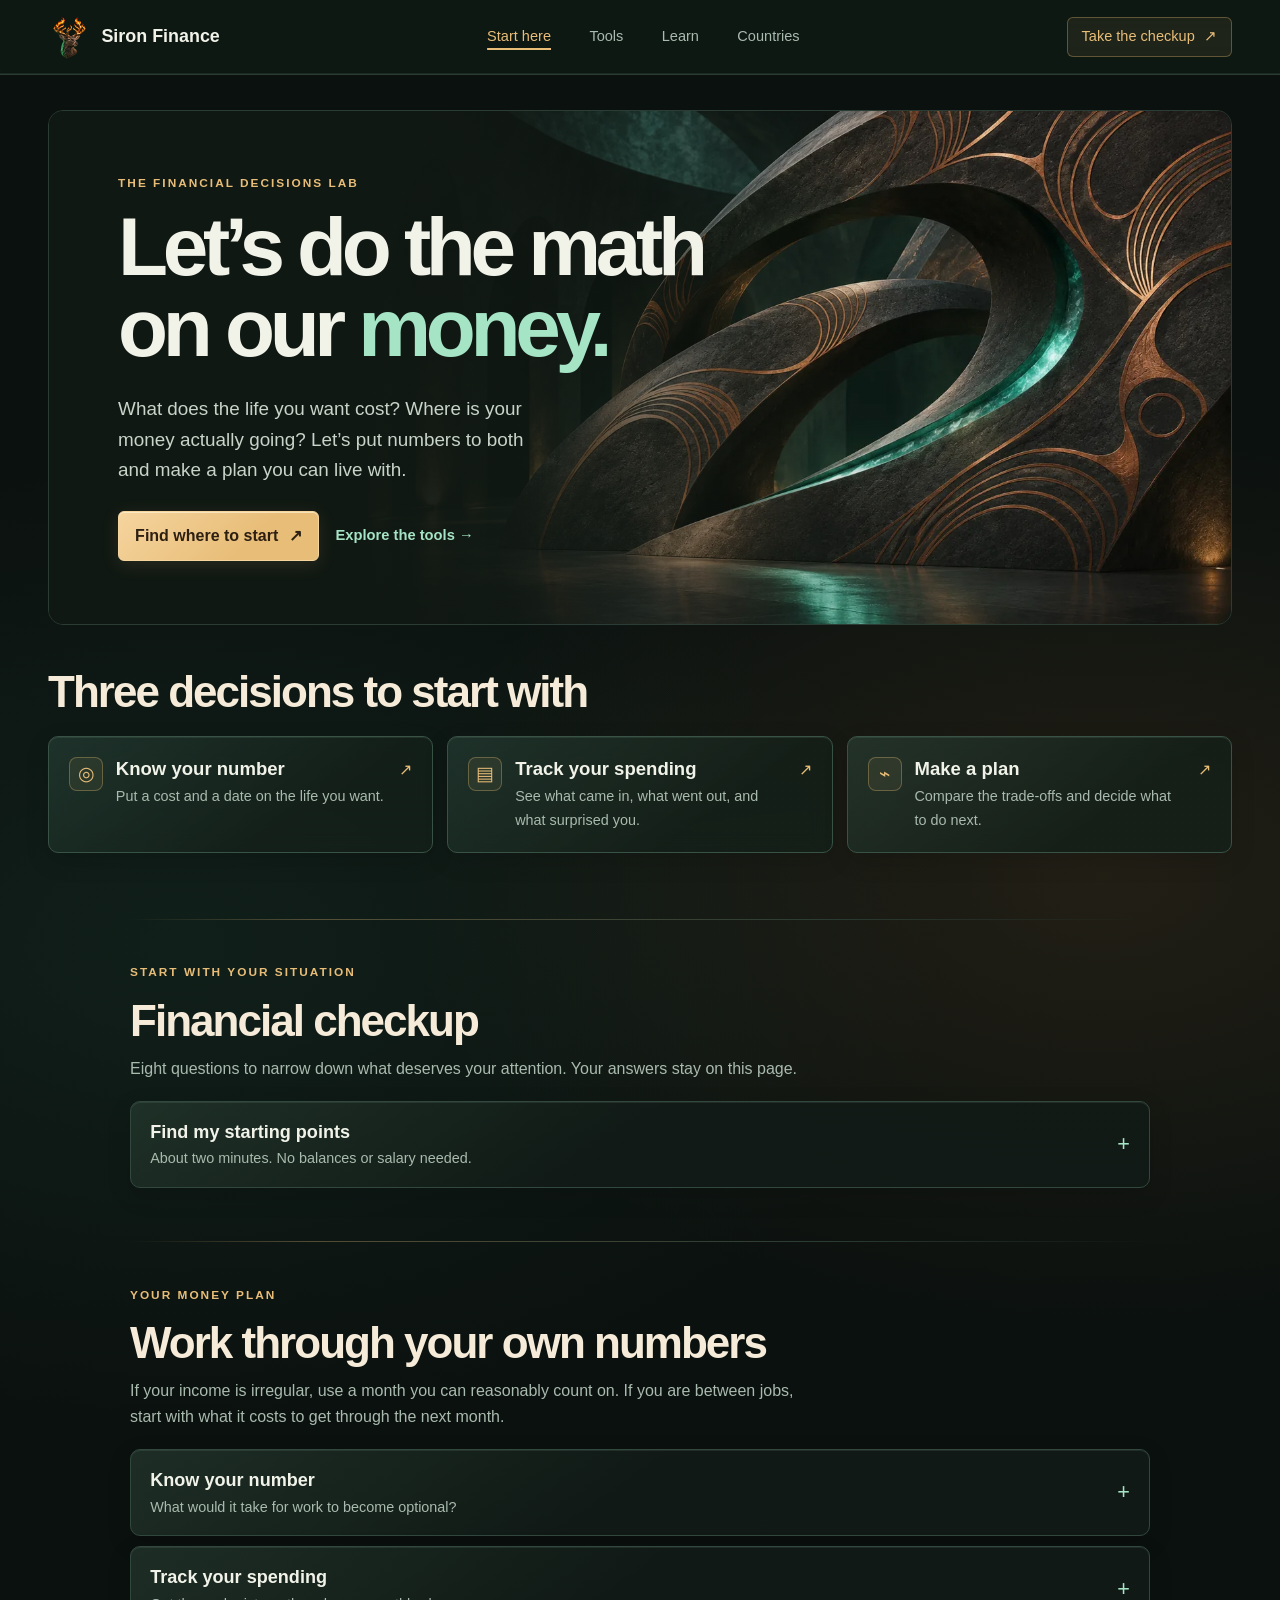
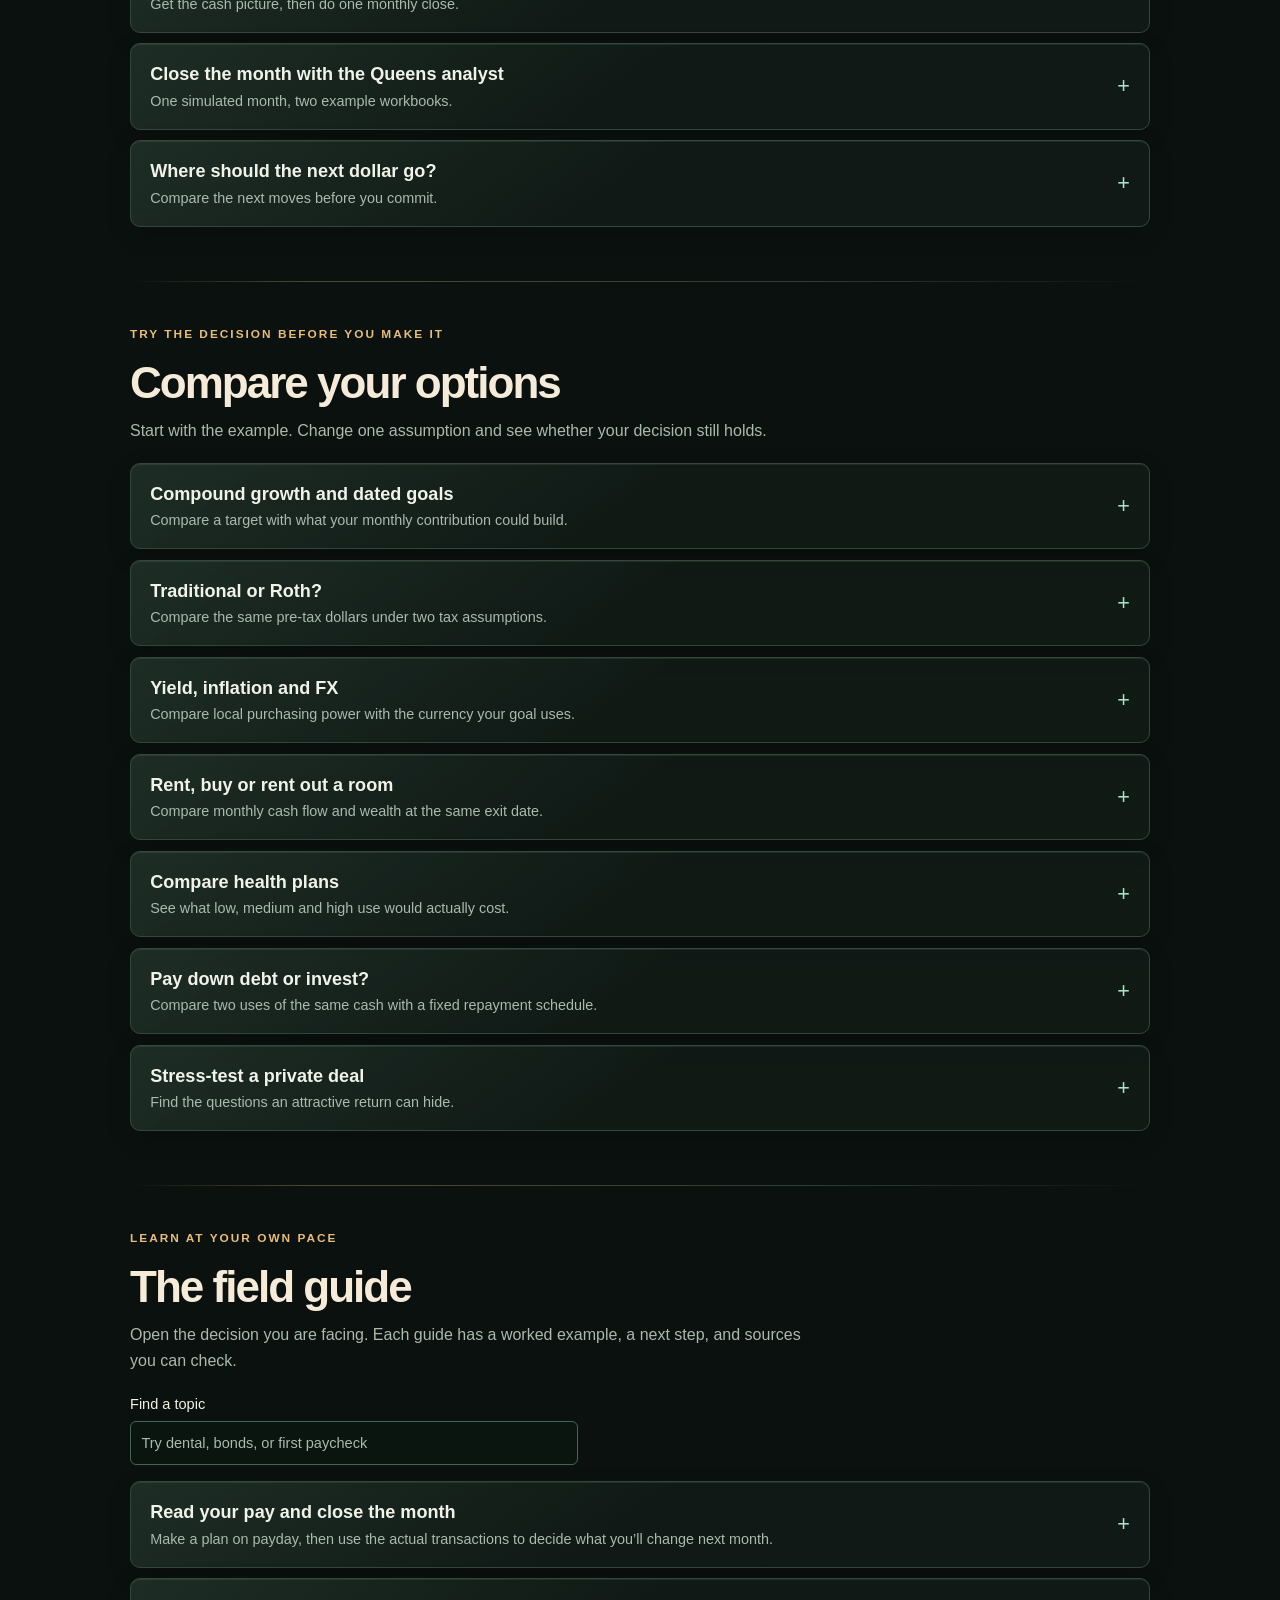
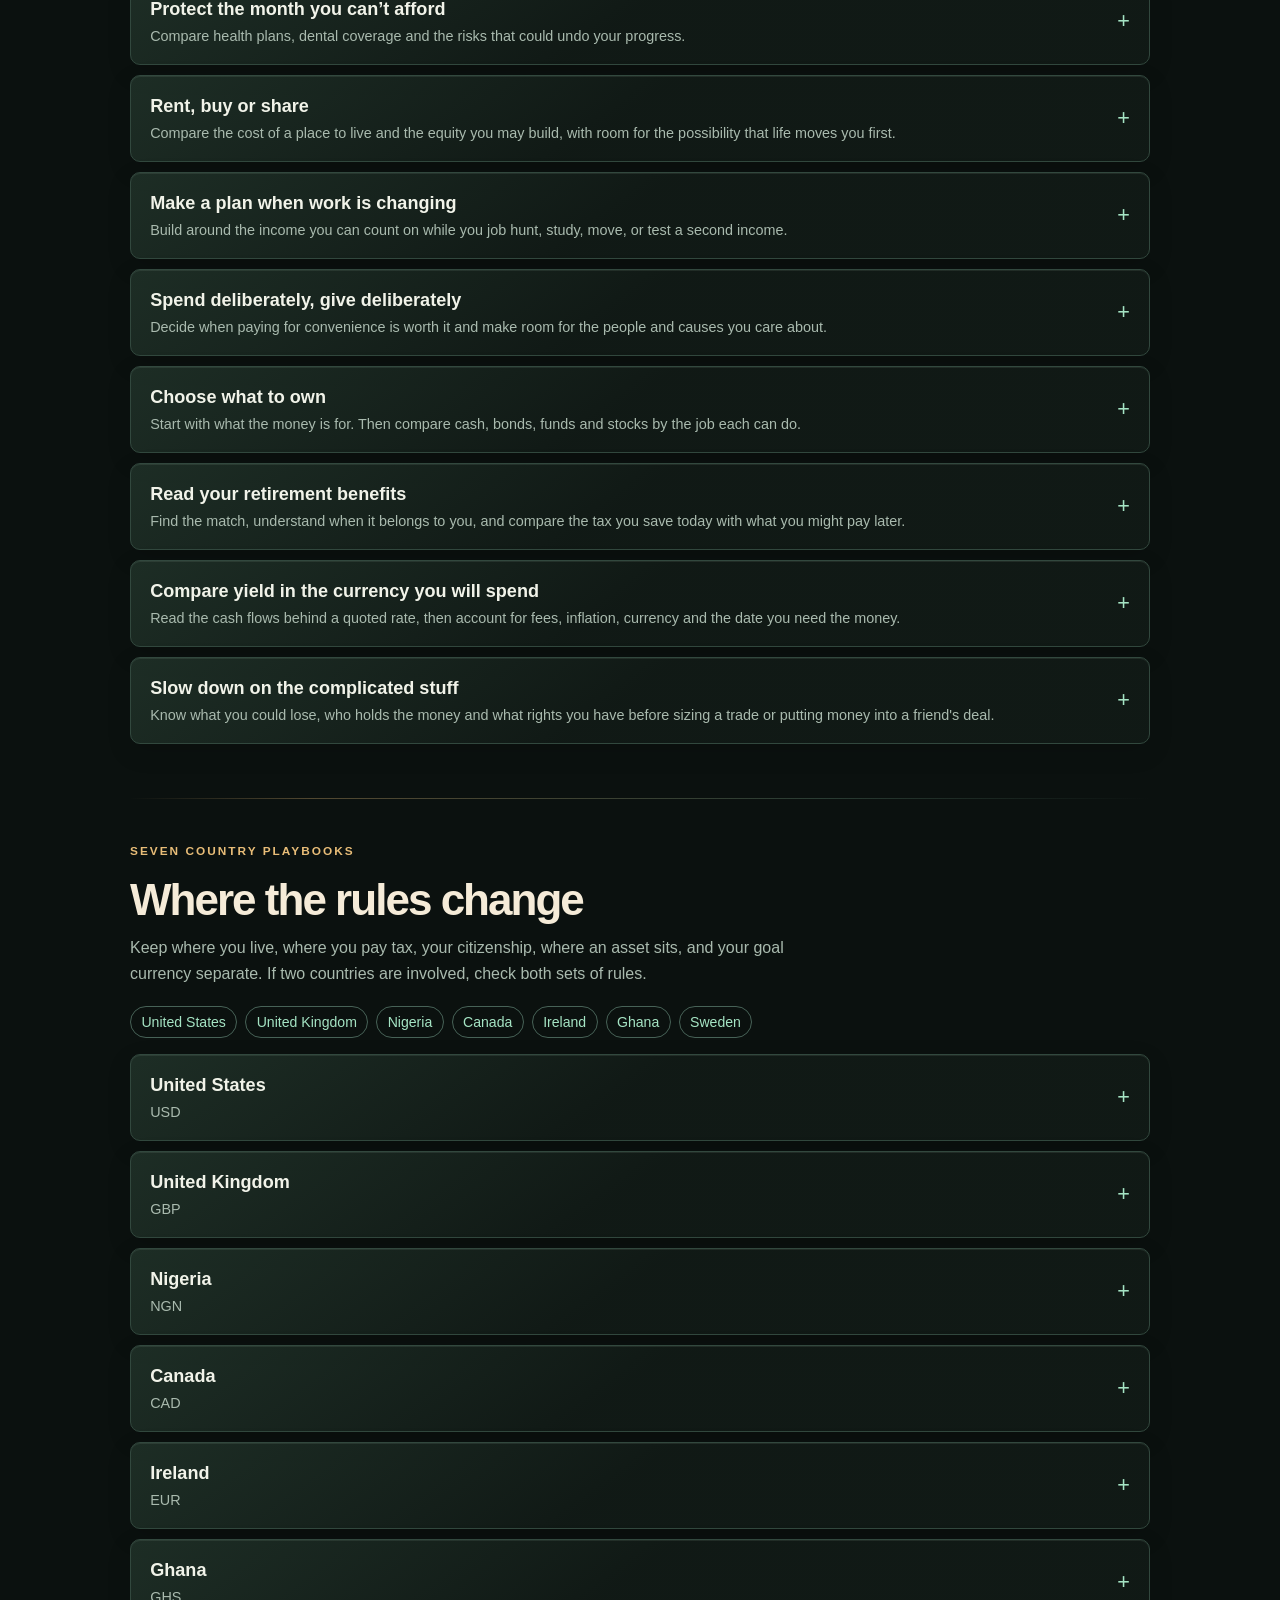
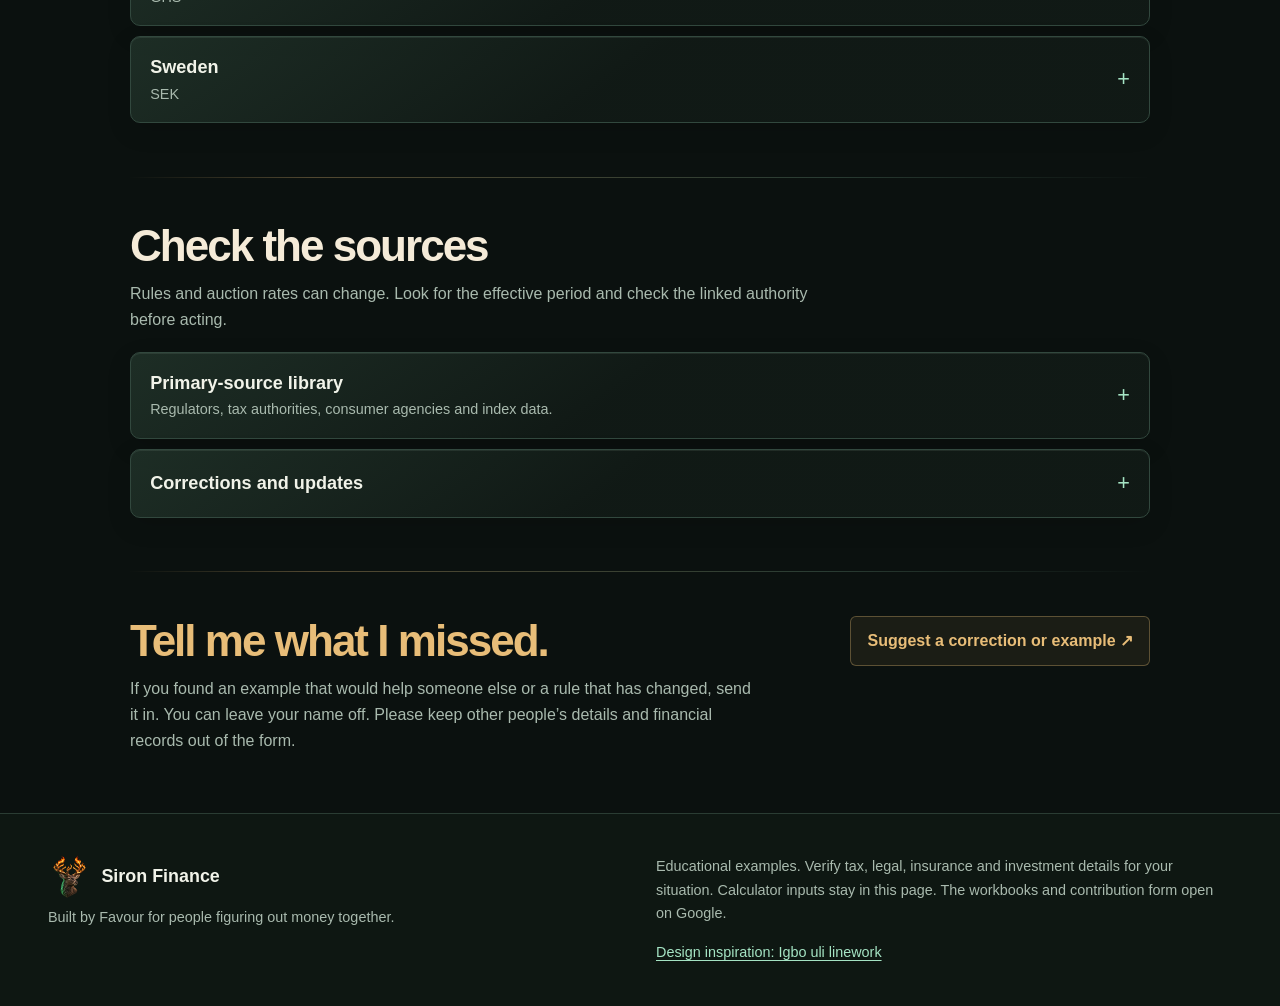
==== index.html @ 09a679f3 "Bring champagne gold through more of the site" ====
<!-- Generated from site.html and content/ by scripts/build.mjs. -->
<!doctype html>
<html lang="en">
<head>
  <meta charset="utf-8">
  <meta name="viewport" content="width=device-width, initial-scale=1">
  <meta name="description" content="A practical, self-guided financial decisions lab. Know your number, track your spending, and make a plan you can live with.">
  <meta name="theme-color" content="#0b110f">
  <title>Siron Finance</title>
  <link rel="icon" href="assets/siron-deer.png?v=fire" type="image/png">
  <link rel="stylesheet" href="assets/site.css?v=gold-warmth">
  <script type="module" src="scripts/app.mjs?v=champagne"></script>
</head>
<body>
  <a class="skip" href="#main">Skip to content</a>
  <header class="masthead">
    <div class="wrap nav-row">
      <a href="#top" class="brand"><img class="brand-mark" src="assets/siron-deer.png?v=fire" alt="" width="43" height="43"> Siron Finance</a>
      <nav aria-label="Main navigation">
        <a href="#start">Start here</a><a href="#tools">Tools</a><a href="#learn">Learn</a><a href="#countries">Countries</a>
      </nav>
      <a class="nav-action" href="#checkup">Take the checkup <span aria-hidden="true">↗</span></a>
    </div>
  </header>
  <main id="main">
    <div class="wrap">
      <noscript><p class="note">The guides and workbooks are available below. Enable JavaScript to use the calculators and checkup.</p></noscript>
      <header class="hero" id="top">
        <img class="hero-image" src="assets/uli-atrium.webp" alt="" width="1280" height="853" fetchpriority="high">
        <div class="hero-copy">
          <p class="eyebrow">THE FINANCIAL DECISIONS LAB</p>
          <h1>Let’s do the math<br>on our <em>money.</em></h1>
          <p>What does the life you want cost? Where is your money actually going? Let’s put numbers to both and make a plan you can live with.</p>
          <div class="hero-actions"><a class="button accent" href="#checkup">Find where to start <span aria-hidden="true">↗</span></a><a class="text-action" href="#tools">Explore the tools <span aria-hidden="true">→</span></a></div>
        </div>
      </header>
      <section id="start" class="journey" aria-labelledby="start-title">
        <div class="section-heading"><h2 id="start-title">Three decisions to start with</h2></div>
        <div class="triptych">
          <a class="route-card" href="#goal"><span class="route-symbol" aria-hidden="true">◎</span><div><h3>Know your number</h3><p>Put a cost and a date on the life you want.</p></div><span aria-hidden="true">↗</span></a>
          <a class="route-card" href="#budget"><span class="route-symbol" aria-hidden="true">▤</span><div><h3>Track your spending</h3><p>See what came in, what went out, and what surprised you.</p></div><span aria-hidden="true">↗</span></a>
          <a class="route-card" href="#plan"><span class="route-symbol" aria-hidden="true">⌁</span><div><h3>Make a plan</h3><p>Compare the trade-offs and decide what to do next.</p></div><span aria-hidden="true">↗</span></a>
        </div>
      </section>
      <div class="content-stack">
        <section id="checkup" class="module" aria-labelledby="checkup-title">
          <div class="section-heading"><p class="eyebrow">START WITH YOUR SITUATION</p><h2 id="checkup-title">Financial checkup</h2><p>Eight questions to narrow down what deserves your attention. Your answers stay on this page.</p></div>
          <details class="disclosure"><summary><span><strong>Find my starting points</strong><small>About two minutes. No balances or salary needed.</small></span></summary><div class="detail-body">
            <form id="checkup-form"><div class="field-grid"><label>Where do you live?<select name="live" required><option value="">Choose an answer</option><option value="us">United States</option><option value="uk">United Kingdom</option><option value="ng">Nigeria</option><option value="ca">Canada</option><option value="ie">Ireland</option><option value="gh">Ghana</option><option value="se">Sweden</option><option value="other">Somewhere else</option></select></label><label>Where do you understand yourself to be tax resident?<select name="tax" required><option value="">Choose an answer</option><option value="same">Same country</option><option value="other">Another country</option><option value="uncertain">Multiple places or unsure</option></select></label><label>What currency is your next big goal in?<select name="currency" required><option value="">Choose an answer</option><option value="same">My day-to-day currency</option><option value="other">A different currency</option><option value="uncertain">Several currencies or undecided</option></select></label><label>What does income look like right now?<select name="work" required><option value="">Choose an answer</option><option value="stable">Regular pay</option><option value="variable">Variable or self-employed</option><option value="student">Studying or between jobs</option></select></label><label>Which decision is closest, and when?<select name="goal" required><option value="">Choose an answer</option><option value="budget">Make the next few months work</option><option value="goal">Fund something in one to five years</option><option value="housing">Make a housing decision</option><option value="compound">Invest for a longer goal</option><option value="insurance">Review my protection</option></select></label><label>How much essential spending could your accessible cash cover?<select name="reserve" required><option value="">Choose an answer</option><option value="low">Under one month</option><option value="some">One to three months</option><option value="more">Over three months</option><option value="uncertain">I have not worked it out</option></select></label><label>Which constraint needs attention first?<select name="obligation" required><option value="">Choose an answer</option><option value="debt">High-cost debt</option><option value="match">Employer match or benefits</option><option value="family">Dependants or family support</option><option value="none">None of these or unsure</option></select></label><label>When might you need the money you are thinking of investing?<select name="risk" required><option value="">Choose an answer</option><option value="soon">Within three years</option><option value="later">Longer than three years</option><option value="unsure">My plans could change</option></select></label></div>
<div class="form-actions"><button type="submit" class="button">Show my starting points</button><button type="reset" class="button secondary">Reset</button></div><div class="result" role="status" aria-live="polite" hidden></div></form>
          </div></details>
        </section>
        <section class="module" id="plan" aria-labelledby="plan-title">
          <div class="section-heading"><p class="eyebrow">YOUR MONEY PLAN</p><h2 id="plan-title">Work through your own numbers</h2><p>If your income is irregular, use a month you can reasonably count on. If you are between jobs, start with what it costs to get through the next month.</p></div>
          <details id="goal" class="disclosure calculator"><summary><span><strong>Know your number</strong><small>What would it take for work to become optional?</small></span></summary>
    <div class="detail-body">
      <p class="example">Say you are 23, want the option to stop working at 40, and want to plan through 100. Start with what a year of the life you want costs today. Then try adding 18 years of extra family costs and see what changes.</p>
      <form data-tool="goal">
        <div class="currency-row"><label>Currency<select name="currency"><option selected>USD</option><option>GBP</option><option>NGN</option><option>CAD</option><option>EUR</option><option>GHS</option><option>SEK</option></select></label></div>
        <div class="field-grid"><label>Your age<input type="number" name="age" value="23" min="18" max="99" step="1" required></label><label>Years until work is optional<input type="number" name="years" value="17" min="1" max="80" step="1" required></label><label>Plan through age<input type="number" name="endAge" value="100" min="19" max="125" step="1" required></label><label>Annual lifestyle spending<input type="number" name="spending" value="48000" min="0" max="10000000000" step="any" required></label><label>Annual tax paid from your withdrawals<input type="number" name="tax" value="0" min="0" max="10000000000" step="any" required></label><label>Annual reliable income during retirement<input type="number" name="otherIncome" value="0" min="0" max="10000000000" step="any" required></label><label>Extra annual costs in the first phase<input type="number" name="phaseCost" value="12000" min="0" max="10000000000" step="any" required></label><label>Years of extra costs<input type="number" name="phaseYears" value="18" min="0" max="100" step="1" required></label><label>Already set aside<input type="number" name="start" value="10000" min="0" max="10000000000" step="any" required></label><label>Current monthly contribution<input type="number" name="monthly" value="650" min="0" max="1000000000" step="any" required></label><label>Assumed annual return (%)<input type="number" name="returnRate" value="7" min="-20" max="35" step="any" required></label><label>Annual inflation (%)<input type="number" name="inflation" value="3" min="-5" max="50" step="any" required></label><label>Annual investment fee (%)<input type="number" name="fee" value="0.25" min="0" max="10" step="any" required></label></div>
        <p class="note">All amounts are in today’s purchasing power. Contributions arrive at month-end and keep pace with inflation. The retirement model spends at year-end, with extra costs starting in the first retirement year. Tax is a manual annual estimate. The three paths use a constant base return and returns two percentage points either side of it.</p>
        <div class="form-actions"><button class="button" type="submit">Calculate</button><button class="button secondary" type="reset">Reset example</button></div>
        <div class="result" role="status" aria-live="polite" hidden></div>
      </form>
      <ul class="source-links"><li><a href="https://www.investor.gov/financial-tools-calculators/calculators/compound-interest-calculator">Investor.gov compound calculator</a></li></ul>
    </div>
  </details>
          <details id="budget" class="disclosure calculator"><summary><span><strong>Track your spending</strong><small>Get the cash picture, then do one monthly close.</small></span></summary>
    <div class="detail-body">
      <p class="example">Use the simulated Queens analyst as a starting point. Essentials were 70 over plan and flexible spending was 160 over plan, including a 35 renewal. The month came in 230 short. Check the renewal first, then decide which other differences belong in next month’s plan.</p>
      <form data-tool="budget">
        <div class="currency-row"><label>Currency<select name="currency"><option selected>USD</option><option>GBP</option><option>NGN</option><option>CAD</option><option>EUR</option><option>GHS</option><option>SEK</option></select></label></div>
        <div class="field-grid"><label>Monthly take-home cash<input type="number" name="net" value="5900" min="0" max="1000000000" step="any" required></label><label>Monthly gross cash pay (optional)<input type="number" name="gross" value="8750" min="0" max="1000000000" step="any"></label><label>Monthly essentials, excluding debt<input type="number" name="essentials" value="3220" min="0" max="1000000000" step="any" required></label><label>Monthly minimum debt payments<input type="number" name="debt" value="250" min="0" max="1000000000" step="any" required></label><label>Monthly flexible spending and giving<input type="number" name="flex" value="1010" min="0" max="1000000000" step="any" required></label><label>Monthly sinking funds<input type="number" name="sinking" value="450" min="0" max="1000000000" step="any" required></label><label>Monthly contributions to savings or investments<input type="number" name="saving" value="1200" min="0" max="1000000000" step="any" required></label><label>Accessible emergency cash<input type="number" name="reserve" value="6940" min="0" max="10000000000" step="any" required></label><label>Total assets<input type="number" name="assets" value="20000" min="0" max="10000000000" step="any" required></label><label>Total debts<input type="number" name="liabilities" value="5800" min="0" max="10000000000" step="any" required></label></div>
        <p class="note">Enter recurring take-home cash. Review bonuses and vested shares separately. Enter minimum debt payments once, outside essentials. For a foreign-currency goal, convert amounts into one currency before combining them.</p>
        <div class="form-actions"><button class="button" type="submit">Calculate</button><button class="button secondary" type="reset">Reset example</button></div>
        <div class="result" role="status" aria-live="polite" hidden></div>
      </form>
      <ul class="source-links"><li><a href="https://www.consumerfinance.gov/consumer-tools/educator-tools/your-money-your-goals/toolkit/">CFPB budgeting tools</a></li></ul>
    </div>
  </details>
          <details class="disclosure" id="workbook-downloads"><summary><span><strong>Close the month with the Queens analyst</strong><small>One simulated month, two example workbooks.</small></span></summary>
            <div class="detail-body">
              <p>In this simplified month, the analyst brought home $5,900. Essentials went $70 over plan and flexible spending went $160 over, including a $35 renewal. With the other contributions unchanged, that left a $230 shortfall. Check what changed before deciding how much to budget next month.</p>
              <p>Open the plan and the tracker side by side. Compare the same categories, check the recurring charges, then pick one change for next month. To use a workbook yourself, open it in Google Sheets and use its File menu to download or make a copy if those options are available.</p>
              <div class="pair"><div><h3>Budget Plan</h3><p>Set up the month before it starts. See bills, sinking funds and the balance check.</p><a href="https://docs.google.com/spreadsheets/d/1HZ5oRAuRXGLiZka0oBGBs3Qp3CnhB0Yj/edit">View example workbook ↗</a></div><div><h3>Money Tracker</h3><p>Review actual transactions and close the month against the plan.</p><a href="https://docs.google.com/spreadsheets/d/1t594T6lwqyOv3KySH2DVYlxNZ8AT2GXO/edit">View example workbook ↗</a></div></div>
            </div>
          </details>
          <details class="disclosure" id="next-dollar"><summary><span><strong>Where should the next dollar go?</strong><small>Compare the next moves before you commit.</small></span></summary>
            <div class="detail-body"><form id="next-form">
              <div class="field-grid">
                <label>Can you cover essentials and minimum payments this month?<select name="bills"><option value="yes">Yes</option><option value="no">No or unsure</option></select></label>
                <label>Do you have a small accessible reserve?<select name="buffer"><option value="yes">Yes</option><option value="no">No or unsure</option></select></label>
                <label>Do you have high-cost debt?<select name="debt"><option value="yes">Yes</option><option value="no">No</option><option value="unknown">I need to check my rates</option></select></label>
                <label>Is an employer match available and unclaimed?<select name="match"><option value="yes">Yes</option><option value="no">No or already claimed</option><option value="unknown">I need to check</option></select></label>
              </div>
              <div class="form-actions"><button class="button">Compare my options</button></div><div class="result" role="status" aria-live="polite" hidden></div>
            </form></div>
          </details>
        </section>
        <section class="module" id="tools" aria-labelledby="tools-title">
          <div class="section-heading"><p class="eyebrow">TRY THE DECISION BEFORE YOU MAKE IT</p><h2 id="tools-title">Compare your options</h2><p>Start with the example. Change one assumption and see whether your decision still holds.</p></div>
          <details id="compound" class="disclosure calculator"><summary><span><strong>Compound growth and dated goals</strong><small>Compare a target with what your monthly contribution could build.</small></span></summary>
    <div class="detail-body">
      <p class="example">Try 300 a month for 20 years at 6%, then try 350 or a five-year delay. Put those two differences next to a spending change you could actually keep.</p>
      <form data-tool="compound">
        <div class="currency-row"><label>Currency<select name="currency"><option selected>USD</option><option>GBP</option><option>NGN</option><option>CAD</option><option>EUR</option><option>GHS</option><option>SEK</option></select></label></div>
        <div class="field-grid"><label>Starting balance<input type="number" name="start" value="0" min="0" max="10000000000" step="any" required></label><label>Monthly contribution<input type="number" name="monthly" value="300" min="0" max="1000000000" step="any" required></label><label>Employer contribution per month<input type="number" name="match" value="0" min="0" max="1000000000" step="any" required></label><label>Years to the goal<input type="number" name="years" value="20" min="1" max="80" step="1" required></label><label>Effective annual return (%)<input type="number" name="rate" value="6" min="-30" max="35" step="any" required></label><label>Annual fee (%)<input type="number" name="fee" value="0" min="0" max="10" step="any" required></label><label>Annual inflation (%)<input type="number" name="inflation" value="3" min="-5" max="50" step="any" required></label><label>Target in today’s money<input type="number" name="target" value="100000" min="0" max="10000000000" step="any" required></label></div>
        <p class="note">The effective annual return is reduced by the fee, then converted to a monthly rate. Contributions and match arrive at month-end. The target is in today’s money. Growth is hypothetical and excludes taxes. Use the amount your plan actually matches each month.</p>
        <div class="form-actions"><button class="button" type="submit">Calculate</button><button class="button secondary" type="reset">Reset example</button></div>
        <div class="result" role="status" aria-live="polite" hidden></div>
      </form>
      <ul class="source-links"><li><a href="https://www.investor.gov/introduction-investing/general-resources/news-alerts/alerts-bulletins/investor-bulletins/updated">SEC investment fees bulletin</a></li></ul>
    </div>
  </details>
<details id="wrappers" class="disclosure calculator"><summary><span><strong>Traditional or Roth?</strong><small>Compare the same pre-tax dollars under two tax assumptions.</small></span></summary>
    <div class="detail-body">
      <p class="example">At the same 22% tax rate now and later, equal pre-tax dollars and identical growth produce the same after-tax value. Try a lower rate later to see what changes.</p>
      <form data-tool="wrappers">
        <div class="currency-row"><label>Currency<select name="currency"><option selected>USD</option><option>GBP</option><option>NGN</option><option>CAD</option><option>EUR</option><option>GHS</option><option>SEK</option></select></label></div>
        <div class="field-grid"><label>Pre-tax amount<input type="number" name="amount" value="10000" min="0" max="10000000000" step="any" required></label><label>Marginal tax now (%)<input type="number" name="now" value="22" min="0" max="80" step="any" required></label><label>Effective tax on withdrawal (%)<input type="number" name="later" value="22" min="0" max="80" step="any" required></label><label>Effective annual return (%)<input type="number" name="rate" value="7" min="-30" max="35" step="any" required></label><label>Years invested<input type="number" name="years" value="30" min="1" max="80" step="1" required></label></div>
        <p class="note">A US illustration using one contribution and qualified withdrawals. Confirm tax residence, earned income, plan terms, match, vesting, contribution room and liquidity first. The model excludes fees, match and plan limits. The withdrawal rate is your assumed effective tax rate on this money.</p>
        <div class="form-actions"><button class="button" type="submit">Calculate</button><button class="button secondary" type="reset">Reset example</button></div>
        <div class="result" role="status" aria-live="polite" hidden></div>
      </form>
      <ul class="source-links"><li><a href="https://www.irs.gov/newsroom/401k-limit-increases-to-24500-for-2026-ira-limit-increases-to-7500">IRS retirement contribution limits</a></li></ul>
    </div>
  </details>
<span id="diaspora"></span><details id="fx" class="disclosure calculator"><summary><span><strong>Yield, inflation and FX</strong><small>Compare local purchasing power with the currency your goal uses.</small></span></summary>
    <div class="detail-body">
      <p class="example">A simulated naira instrument costs ₦1,000,000 and pays ₦1,200,000 at exit. At an entry quote of 0.00065 USD per NGN and an exit quote of 0.0004875, that 20% local gain becomes a 10% USD loss before costs.</p>
      <form data-tool="fx">
        <div class="currency-row"><label>Investment currency<select name="localCurrency"><option>USD</option><option>GBP</option><option selected>NGN</option><option>CAD</option><option>EUR</option><option>GHS</option><option>SEK</option></select></label><label>Goal currency<select name="currency"><option selected>USD</option><option>GBP</option><option>NGN</option><option>CAD</option><option>EUR</option><option>GHS</option><option>SEK</option></select></label></div>
        <div class="field-grid"><label>Local purchase cost<input type="number" name="cost" value="1000000" min="0.01" max="1000000000000" step="any" required></label><label>Local proceeds at exit<input type="number" name="proceeds" value="1200000" min="0" max="1000000000000" step="any" required></label><label>Local fees and tax at exit<input type="number" name="localCosts" value="0" min="0" max="1000000000000" step="any" required></label><label>Holding period in days<input type="number" name="days" value="365" min="1" max="36500" step="1" required></label><label>Annual local inflation (%)<input type="number" name="inflation" value="20" min="-5" max="1000" step="any" required></label><label>Entry FX quote<input type="number" name="entry" value="0.00065" min="1e-12" max="100000000" step="any" required></label><label>Base exit FX quote<input type="number" name="exit" value="0.0004875" min="1e-12" max="100000000" step="any" required></label><label>Stress exit FX quote<input type="number" name="stress" value="0.00039" min="1e-12" max="100000000" step="any" required></label><label>Transfer fee paid at entry (goal currency)<input type="number" name="sendFee" value="0" min="0" max="1000000000" step="any" required></label><label>Transfer fee paid at exit (goal currency)<input type="number" name="exitFee" value="0" min="0" max="1000000000" step="any" required></label></div>
        <p class="note">Use executable quotes in goal currency per one local currency unit. Spread can be reflected in the two quotes. Use a known price and terminal payout. For a bill, enter its actual purchase price and redemption value. The annualized yield assumes one final payout. Interim coupons need a dated cash-flow model.</p>
        <div class="form-actions"><button class="button" type="submit">Calculate</button><button class="button secondary" type="reset">Reset example</button></div>
        <div class="result" role="status" aria-live="polite" hidden></div>
      </form>
      <ul class="source-links"><li><a href="https://www.cbn.gov.ng/rates/exchratebycurrency.html">Central Bank of Nigeria FX reference</a></li><li><a href="https://remittanceprices.worldbank.org/">World Bank remittance prices</a></li></ul>
    </div>
  </details>
<details id="housing" class="disclosure calculator"><summary><span><strong>Rent, buy or rent out a room</strong><small>Compare monthly cash flow and wealth at the same exit date.</small></span></summary>
    <div class="detail-body">
      <p class="example">A 350,000 property with 20% down and a 6.5% fixed loan costs roughly 1,770 a month in principal and interest. Add the costs you would pay even with an empty room. Then run the room-rent case at 10%, 30% and 100% vacancy.</p>
      <form data-tool="housing">
        <div class="currency-row"><label>Currency<select name="currency"><option selected>USD</option><option>GBP</option><option>NGN</option><option>CAD</option><option>EUR</option><option>GHS</option><option>SEK</option></select></label></div>
        <div class="field-grid"><label>Comparable monthly rent<input type="number" name="rent" value="1800" min="0" max="1000000000" step="any" required></label><label>Property price<input type="number" name="price" value="350000" min="1" max="10000000000" step="any" required></label><label>Down payment (%)<input type="number" name="down" value="20" min="0" max="100" step="any" required></label><label>Annual mortgage interest rate (%)<input type="number" name="apr" value="6.5" min="0" max="35" step="any" required></label><label>Mortgage term in years<input type="number" name="term" value="30" min="1" max="50" step="1" required></label><label>Holding years<input type="number" name="years" value="7" min="1" max="60" step="1" required></label><label>Upfront closing costs<input type="number" name="closing" value="10500" min="0" max="1000000000" step="any" required></label><label>Selling costs (% of sale price)<input type="number" name="saleFee" value="6" min="0" max="100" step="any" required></label><label>Monthly property tax<input type="number" name="tax" value="300" min="0" max="1000000000" step="any" required></label><label>Monthly insurance and mortgage insurance<input type="number" name="insurance" value="150" min="0" max="1000000000" step="any" required></label><label>Monthly HOA or other costs<input type="number" name="hoa" value="0" min="0" max="1000000000" step="any" required></label><label>Annual maintenance (% of price)<input type="number" name="maintenance" value="1" min="0" max="40" step="any" required></label><label>Monthly room rent at full occupancy<input type="number" name="roomRent" value="0" min="0" max="1000000000" step="any" required></label><label>Vacancy allowance (%)<input type="number" name="vacancy" value="10" min="0" max="100" step="any" required></label><label>Annual rent growth (%)<input type="number" name="rentGrowth" value="3" min="-30" max="30" step="any" required></label><label>Annual home price change (%)<input type="number" name="appreciation" value="2" min="-30" max="30" step="any" required></label><label>Annual after-tax alternative return (%)<input type="number" name="alternative" value="5" min="-30" max="35" step="any" required></label></div>
        <p class="note">Fixed-rate loan, nominal dollars, flat operating costs and room rent, annual rent growth, and monthly investment of cash-flow differences. No tax benefits, rental tax, capital gains tax, or local eligibility are assumed. Add known after-tax rental and insurance costs manually.</p>
        <div class="form-actions"><button class="button" type="submit">Calculate</button><button class="button secondary" type="reset">Reset example</button></div>
        <div class="result" role="status" aria-live="polite" hidden></div>
      </form>
      <ul class="source-links"><li><a href="https://www.consumerfinance.gov/owning-a-home/loan-estimate/">CFPB Loan Estimate explainer</a></li></ul>
    </div>
  </details>
<details id="insurance" class="disclosure calculator"><summary><span><strong>Compare health plans</strong><small>See what low, medium and high use would actually cost.</small></span></summary>
    <div class="detail-body">
      <p class="example">One plan saves 120 every month in premiums. Compare the 1,440 yearly saving with the extra cost if you need imaging, prescriptions or a procedure. Check the network before assuming the prices apply.</p>
      <form data-tool="insurance">
        <div class="currency-row"><label>Currency<select name="currency"><option selected>USD</option><option>GBP</option><option>NGN</option><option>CAD</option><option>EUR</option><option>GHS</option><option>SEK</option></select></label></div>
        <div class="field-grid"><label>Low annual allowed claims<input type="number" name="low" value="500" min="0" max="1000000000" step="any" required></label><label>Medium annual allowed claims<input type="number" name="medium" value="6000" min="0" max="1000000000" step="any" required></label><label>High annual allowed claims<input type="number" name="high" value="50000" min="0" max="1000000000" step="any" required></label></div><fieldset><legend>Plan A</legend><div class="field-grid"><label>Monthly premium<input type="number" name="aPremium" value="140" min="0" max="1000000000" step="any" required></label><label>Annual deductible<input type="number" name="aDeductible" value="2500" min="0" max="1000000000" step="any" required></label><label>Coinsurance after deductible (%)<input type="number" name="aCoinsurance" value="20" min="0" max="100" step="any" required></label><label>In-network out-of-pocket maximum<input type="number" name="aMaximum" value="6500" min="0" max="1000000000" step="any" required></label><label>Annual copays for other covered services<input type="number" name="aCopays" value="0" min="0" max="1000000000" step="any" required></label><label>Annual uncovered spending<input type="number" name="aUncovered" value="0" min="0" max="1000000000" step="any" required></label></div></fieldset><fieldset><legend>Plan B</legend><div class="field-grid"><label>Monthly premium<input type="number" name="bPremium" value="260" min="0" max="1000000000" step="any" required></label><label>Annual deductible<input type="number" name="bDeductible" value="750" min="0" max="1000000000" step="any" required></label><label>Coinsurance after deductible (%)<input type="number" name="bCoinsurance" value="15" min="0" max="100" step="any" required></label><label>In-network out-of-pocket maximum<input type="number" name="bMaximum" value="3800" min="0" max="1000000000" step="any" required></label><label>Annual copays for other covered services<input type="number" name="bCopays" value="0" min="0" max="1000000000" step="any" required></label><label>Annual uncovered spending<input type="number" name="bUncovered" value="0" min="0" max="1000000000" step="any" required></label></div></fieldset>
        <p class="note">Enter allowed in-network claims subject to deductible and coinsurance. Enter estimated copays for separate services and uncovered costs per plan, held constant across scenarios. Premiums and uncovered costs sit outside the covered ceiling. Check each actual benefits document.</p>
        <div class="form-actions"><button class="button" type="submit">Calculate</button><button class="button secondary" type="reset">Reset example</button></div>
        <div class="result" role="status" aria-live="polite" hidden></div>
      </form>
      <ul class="source-links"><li><a href="https://www.healthcare.gov/choose-a-plan/your-total-costs/">HealthCare.gov annual cost guide</a></li></ul>
    </div>
  </details>
<details id="debt" class="disclosure calculator"><summary><span><strong>Pay down debt or invest?</strong><small>Compare two uses of the same cash with a fixed repayment schedule.</small></span></summary>
    <div class="detail-body">
      <p class="example">Suppose you have a 9,000 loan at 9% and 2,000 of extra cash. Compare prepaying and investing. Now lower the available cash until the lump sum would put you below your reserve floor.</p>
      <form data-tool="debt">
        <div class="currency-row"><label>Currency<select name="currency"><option selected>USD</option><option>GBP</option><option>NGN</option><option>CAD</option><option>EUR</option><option>GHS</option><option>SEK</option></select></label></div>
        <div class="field-grid"><label>Current loan balance<input type="number" name="balance" value="9000" min="0" max="10000000000" step="any" required></label><label>APR (%)<input type="number" name="apr" value="9" min="0" max="100" step="any" required></label><label>Fixed monthly loan payment<input type="number" name="payment" value="275" min="0" max="1000000000" step="any" required></label><label>Lump sum to compare<input type="number" name="lump" value="2000" min="0" max="1000000000" step="any" required></label><label>Accessible cash before decision<input type="number" name="cash" value="7500" min="0" max="10000000000" step="any" required></label><label>Cash reserve floor<input type="number" name="floor" value="4500" min="0" max="10000000000" step="any" required></label><label>Hypothetical annual after-fee return (%)<input type="number" name="invest" value="5" min="-30" max="35" step="any" required></label><label>Comparison years<input type="number" name="years" value="7" min="1" max="60" step="1" required></label></div>
        <p class="note">Fixed APR, monthly amortization, no prepayment charges, forgiveness, taxes or new borrowing. Both paths invest any freed payment at the same hypothetical after-fee return. Check loan protections and actual terms before applying the comparison.</p>
        <div class="form-actions"><button class="button" type="submit">Calculate</button><button class="button secondary" type="reset">Reset example</button></div>
        <div class="result" role="status" aria-live="polite" hidden></div>
      </form>
      <ul class="source-links"><li><a href="https://www.consumerfinance.gov/ask-cfpb/how-does-paying-down-a-mortgage-work-en-1943/">CFPB on paying down principal</a></li></ul>
    </div>
  </details>
          <details class="disclosure" id="diligence"><summary><span><strong>Stress-test a private deal</strong><small>Find the questions an attractive return can hide.</small></span></summary>
            <div class="detail-body"><p>Imagine a friend offers a fixed return on a property project. Start with who owes you the money, what is pledged, and who gets paid before you. Check only what you have independently verified.</p>
              <form id="diligence-form"><label class="checkbox"><input type="checkbox" name="checks" value="I can identify the issuer, regulator, custody and applicable offering registration or exemption."><span>I can identify the issuer, regulator, custody and applicable offering registration or exemption.</span></label><label class="checkbox"><input type="checkbox" name="checks" value="I have independently checked the accounts, valuation, senior debt and who gets paid first."><span>I have independently checked the accounts, valuation, senior debt and who gets paid first.</span></label><label class="checkbox"><input type="checkbox" name="checks" value="I have written terms for voting, reporting, disputes, withdrawals and resale."><span>I have written terms for voting, reporting, disputes, withdrawals and resale.</span></label><label class="checkbox"><input type="checkbox" name="checks" value="I know how the organizer gets paid and who benefits if I participate."><span>I know how the organizer gets paid and who benefits if I participate.</span></label><label class="checkbox"><input type="checkbox" name="checks" value="I can afford the total loss and a delayed exit without using money needed for another goal."><span>I can afford the total loss and a delayed exit without using money needed for another goal.</span></label><label class="checkbox"><input type="checkbox" name="checks" value="I have priced currency conversion, tax reporting and enforceability in the relevant jurisdictions."><span>I have priced currency conversion, tax reporting and enforceability in the relevant jurisdictions.</span></label>
                <div class="form-actions"><button class="button">Show unanswered questions</button><button class="button secondary" type="reset">Reset</button></div><div class="result" role="status" aria-live="polite" hidden></div>
              </form>
              <p class="note">Someone you trust can still offer a deal that is too concentrated, illiquid, or hard to enforce. Run a total-loss case and decide what happens to your other goals.</p>
            </div>
          </details>
        </section>
        <section class="module" id="learn" aria-labelledby="learn-title">
          <span id="saving" class="anchor"></span><span id="investing" class="anchor"></span><span id="earning" class="anchor"></span><span id="giving" class="anchor"></span>
          <div class="section-heading"><p class="eyebrow">LEARN AT YOUR OWN PACE</p><h2 id="learn-title">The field guide</h2><p>Open the decision you are facing. Each guide has a worked example, a next step, and sources you can check.</p></div>
          <div id="search-control" hidden><label class="search-label">Find a topic <input type="search" id="lesson-search" placeholder="Try dental, bonds, or first paycheck"></label><p id="search-result" role="status" class="note"></p></div>
          <details class="disclosure article" data-article id="learn-cash-flow"><summary><span><strong>Read your pay and close the month</strong><small>Make a plan on payday, then use the actual transactions to decide what you’ll change next month.</small></span></summary>
    <div class="detail-body lesson-body"><section><h3>Read the deposit back to the payslip</h3><p>Start with gross cash pay. Trace income tax withholding, social contributions and deductions for benefits or retirement until you get to the deposit. Some lines reduce taxable wages while others are taken after tax. Withholding is a prepayment and the final amount owed is worked out separately. Put payroll retirement savings in your savings total and leave them out of your take-home budget if they are already deducted.</p>
      <div class="example"><strong>Worked example</strong><p>A synthetic US payslip shows $4,000 gross, $700 withheld for taxes, $150 for health insurance and $250 for retirement. The deposit is $2,900. A further $200 moved from the bank to savings brings the employee’s total saving to $450. A cash budget that starts at $2,900 only subtracts the $200 bank transfer.</p></div>
      <div class="action"><strong>Try this</strong><p>Open your last payslip. Circle the amount that landed in your bank and label every line above it. Ask payroll about any line you cannot identify.</p></div><ul class="source-links"><li><a href="https://www.irs.gov/individuals/tax-withholding-estimator-faqs">IRS withholding estimator FAQs</a></li></ul>
    </section><section><h3>A big offer can have a smaller monthly paycheck</h3><p>Write base pay, possible bonus and restricted stock units on separate lines. Base pay is the useful starting point for monthly commitments. A bonus can vary, and an equity grant has a vesting schedule and share-price risk. Even vested shares may have trading restrictions. In the US, equity compensation can create wage income and withholding. Review the grant, vest and tax records before treating sale proceeds as spendable cash.</p>
      <div class="example"><strong>Worked example</strong><p>A hypothetical $250,000 offer includes $160,000 base salary, a $20,000 target bonus and $70,000 in annualized stock value at the grant price. Base gross pay is about $13,333 per month before deductions. If the share price halves before a scheduled vest and units are unchanged, that $70,000 illustration becomes $35,000 of stock value. Model fixed bills from base take-home pay, then decide how much employer stock you are comfortable holding given that your job already depends on the same company.</p></div>
      <div class="action"><strong>Try this</strong><p>Find the first vest date, the vest schedule, how shares are withheld for taxes, and whether you can sell when you expect to.</p></div><ul class="source-links"><li><a href="https://www.irs.gov/pub/irs-wd/24-0010.pdf">IRS explanation of restricted stock and RSUs</a></li></ul>
    </section><section><h3>One month in the Queens analyst’s budget</h3><p>On payday, assign the deposit to essentials, debt, flexible spending, irregular bills and goals. At month-end, compare the plan with the transactions. Count purchases made on a credit card when they occur and record the card payoff as a transfer so the spending appears once. Record transfers to your own savings separately from spending. Check categories that keep going over and charges you do not recognize.</p>
      <div class="example"><strong>Worked example</strong><p>A simplified month for the simulated Queens analyst starts with $5,900 take-home. Planned essentials of $3,150, minimum debt of $250, flexible spending of $850, sinking funds of $450 and goals of $1,200 use the full deposit. Essentials end up $70 over and flexible spending $160 over, including a $35 subscription renewal. Keeping the other transfers unchanged would leave a $230 shortfall. If the charge was legitimate and useful, budget it explicitly. If it was unwanted, cancel the next renewal and still account for what actually cleared this month.</p></div>
      <div class="action"><strong>Try this</strong><p>Compare one month in the example Budget Plan and Money Tracker. Pick one recurring charge to confirm, one category to adjust, and one transfer to keep.</p></div><ul class="source-links"><li><a href="https://files.consumerfinance.gov/f/documents/cfpb_your-money-your-goals_cash_flow_budget_tool_2018-11_ADA.pdf">CFPB cash-flow budget worksheet</a></li><li><a href="https://www.consumerfinance.gov/owning-a-home/prepare/assess-your-spending/">CFPB guide to assessing spending</a></li></ul>
    </section><section><h3>A bill you expect and a shock you can’t plan</h3><p>A sinking fund is money set aside for a known bill, even if its amount is an estimate. An emergency reserve buys time when something uncertain happens. Size that reserve around obligations you still owe if income stops, including rent, minimum debt payments, and family support you intend to keep paying. Net worth answers a different question: assets minus liabilities. Assets you cannot access easily can increase net worth while leaving your emergency cover unchanged.</p>
      <div class="example"><strong>Worked example</strong><p>$840 due in six months needs $140 per month if you have saved nothing. Separately, $3,600 of accessible cash against $1,800 of monthly essentials buys two months of cover. A retirement account can be part of net worth while the $3,600 remains the working emergency reserve.</p></div>
      <div class="action"><strong>Try this</strong><p>Write the amount and due date for your next three irregular bills. Decide what you will pay from those funds and what would trigger use of the emergency reserve.</p></div><ul class="source-links"><li><a href="https://www.consumerfinance.gov/an-essential-guide-to-building-an-emergency-fund/">CFPB emergency fund guide</a></li><li><a href="https://files.consumerfinance.gov/f/documents/cfpb_your-money-your-goals_cash_flow_budget_tool_2018-11_ADA.pdf">CFPB cash-flow budget worksheet</a></li></ul>
    </section><section><h3>An unfamiliar charge deserves a closer look</h3><p>Check merchant names, receipts, any authorized users, and subscription renewals. An unwanted renewal and unauthorized use need different responses. When you suspect fraud, contact the bank or card issuer promptly using the number on your card or the official app. Ask what steps and deadlines apply to your account. Save confirmation numbers and notices in one place.</p>
      <div class="example"><strong>Worked example</strong><p>You find a $24 renewal and a $90 purchase from a merchant you cannot identify. Your email confirms the $24 renewal, so you can decide whether to cancel the next one. The $90 has no match in your records, so you contact the issuer and document the report. Keep the charge in your tracker while a dispute is pending and record any credit when it arrives.</p></div>
      <div class="action"><strong>Try this</strong><p>Turn on transaction alerts where available. Keep the issuer’s verified contact details and check your statements regularly.</p></div><ul class="source-links"><li><a href="https://www.consumerfinance.gov/ask-cfpb/how-do-i-dispute-a-charge-on-my-credit-card-bill-en-61/">CFPB guide to disputing a US credit card charge</a></li><li><a href="https://www.consumerfinance.gov/ask-cfpb/how-do-i-get-my-money-back-after-i-discover-an-unauthorized-transaction-or-money-missing-from-my-bank-account-en-1017/">CFPB guide to unauthorized US bank transactions</a></li></ul>
    </section><section><h3>Choose a time horizon before you choose a tool</h3><p>Give each goal an amount, date and spending currency. If the deadline is fixed, the contribution you can sustain and the downside you can afford matter more than an appealing rate. Split essentials from optional upgrades so you have somewhere to adjust if the plan is tight.</p>
      <div class="example"><strong>Worked example</strong><p>A CAD 6,000 move in 18 months with CAD 2,400 already set aside needs CAD 200 per month before interest. If the date moves six months earlier, the same gap needs CAD 300. If CAD 200 is what fits, changing the moving budget or the date may be a stronger lever than reaching for return.</p></div>
      <div class="action"><strong>Try this</strong><p>Write one goal due this year, one within five years and one further away. Give each its own monthly contribution and goal currency.</p></div><ul class="source-links"><li><a href="https://files.consumerfinance.gov/f/documents/cfpb_your-money-your-goals_cash_flow_budget_tool_2018-11_ADA.pdf">CFPB cash-flow budget worksheet</a></li><li><a href="https://www.consumerfinance.gov/an-essential-guide-to-building-an-emergency-fund/">CFPB emergency fund guide</a></li></ul>
    </section></div></details>
<details class="disclosure article" data-article id="learn-protection"><summary><span><strong>Protect the month you can’t afford</strong><small>Compare health plans, dental coverage and the risks that could undo your progress.</small></span></summary>
    <div class="detail-body lesson-body"><section><h3>Compare health plans at three levels of use</h3><p>Add 12 months of premiums to your estimated cost sharing. A deductible is what you pay for many covered services before the plan starts paying its share. A copay is a fixed amount, and coinsurance is a percentage of the allowed charge. The out-of-pocket maximum is a cap on qualifying cost sharing for covered in-network care, and premiums and uncovered care sit outside it. HMOs commonly restrict nonemergency care to their network. PPOs typically allow out-of-network care at additional cost. Check the actual network, referrals and covered drugs.</p>
      <div class="example"><strong>Worked example</strong><p>Two hypothetical plans with your providers in network. Plan A costs $120 monthly with $200, $1,600 or $4,000 in cost sharing across three use levels, for totals of $1,640, $3,040 or $5,440. Plan B costs $225 monthly with $80, $700 or $2,500 in cost sharing, for totals of $2,780, $3,400 or $5,200. A costs less in the light and moderate examples, while B costs less in the heavy one. An excluded medication or provider could reverse the result.</p></div>
      <div class="action"><strong>Try this</strong><p>Get the plan summaries and compare your two likely providers, recurring prescriptions, and your ability to cover a large bill early in the year.</p></div><ul class="source-links"><li><a href="https://www.healthcare.gov/choose-a-plan/your-total-costs/">HealthCare.gov guide to total plan costs</a></li><li><a href="https://www.healthcare.gov/health-care-law-protections/summary-of-benefits-and-coverage/">HealthCare.gov Summary of Benefits and Coverage</a></li><li><a href="https://www.healthcare.gov/choose-a-plan/plan-types/">HealthCare.gov network and plan types</a></li></ul>
    </section><section><h3>An HSA and a health FSA solve different problems</h3><p>In the US, HSA contributions require qualifying coverage and eligibility under the rules for the year. HSA funds can generally carry forward and stay with you when you change jobs. A health FSA is an employer arrangement for eligible expenses with plan-year deadlines and possible carryover or a grace period. A general-purpose health FSA may affect HSA eligibility. Ask about limited-purpose arrangements if both appear in your benefits portal.</p>
      <div class="example"><strong>Worked example</strong><p>You expect $400 of eligible expenses and are deciding whether to elect $400 or $1,000 in a health FSA. With no carryover or grace period and no additional eligible claims, the larger election risks forfeiting $600. If you also have an HSA option, confirm compatibility before making either election.</p></div>
      <div class="action"><strong>Try this</strong><p>Ask benefits for the plan’s eligibility language, reimbursement deadline, carryover or grace-period rule, and any employer HSA contribution.</p></div><ul class="source-links"><li><a href="https://www.irs.gov/publications/p969">IRS Publication 969 on HSAs and FSAs</a></li></ul>
    </section><section><h3>Follow one medical bill through the plan</h3><p>Find the plan’s allowed amount and the deductible already satisfied. Some services use a copay or have special rules, so start with the applicable benefit. If the deductible applies, subtract the remaining deductible from the allowed charge before applying coinsurance to the rest. Then check what counts toward your out-of-pocket maximum.</p>
      <div class="example"><strong>Worked example</strong><p>For a hypothetical in-network procedure with a $1,200 allowed charge, a $500 remaining deductible and 20% coinsurance, the patient pays $500 plus $140, or $640, assuming no cap has been reached and no other plan rules apply. With the deductible already satisfied, the same charge would cost $240 under those assumptions.</p></div>
      <div class="action"><strong>Try this</strong><p>Ask the insurer for a written estimate using the procedure code, facility and clinician, including whether each bills separately.</p></div><ul class="source-links"><li><a href="https://www.healthcare.gov/choose-a-plan/your-total-costs/">HealthCare.gov guide to total plan costs</a></li><li><a href="https://www.healthcare.gov/health-care-law-protections/summary-of-benefits-and-coverage/">HealthCare.gov Summary of Benefits and Coverage</a></li></ul>
    </section><section><h3>Run the dental numbers before you commit</h3><p>Check waiting periods, what the plan classifies as major care, its allowed fee, participating dentists, annual benefit maximum and exclusions. A dental benefit maximum commonly caps what the insurer pays. A sinking fund can help cover predictable work or the share the plan leaves to you.</p>
      <div class="example"><strong>Worked example</strong><p>A hypothetical $2,400 procedure is fully eligible at the allowed price. With a $50 deductible, 50% coverage after the deductible, a $1,000 plan benefit maximum and $360 annual premiums, the plan pays $1,000. You pay $1,760 including premiums. If a waiting period excludes the procedure, the same plan would leave $2,760 at that price. If paying $2,400 directly in 12 months, a $200 monthly sinking fund would cover that modeled bill.</p></div>
      <div class="action"><strong>Try this</strong><p>Ask the dentist for procedure codes and a written cost estimate. Ask the insurer how it applies those codes, then compare with the self-pay quote and payment timing.</p></div><ul class="source-links"><li><a href="https://www.healthcare.gov/coverage/dental-coverage/">HealthCare.gov adult dental coverage and waiting periods</a></li><li><a href="https://www.healthcare.gov/dental-plan-information/">HealthCare.gov dental plan information</a></li></ul>
    </section><section><h3>Audit the losses you could struggle to absorb</h3><p>Start with a major liability claim, lost earnings, theft or loss at home, and financial obligations people depend on you to cover. Review auto liability limits and deductibles, renters replacement cost versus depreciated value, disability waiting periods and benefit definitions, term life needs if someone depends on your income, and travel medical or evacuation limits. Read exclusions and whether cover ends when a job or residency changes.</p>
      <div class="example"><strong>Worked example</strong><p>Two hypothetical auto quotes differ by $600 a year. The cheaper one has a $1,500 collision deductible versus $500, and lower liability limits. If you could not find the extra $1,000 after a collision, the monthly saving comes with a real cash-flow trade-off. Get both quotes at the same limits and deductibles before comparing price.</p></div>
      <div class="action"><strong>Try this</strong><p>Make a one-page policy list with premium, deductible, limit, exclusion and renewal date. Identify one large loss you could not cover yourself.</p></div><ul class="source-links"><li><a href="https://content.naic.org/consumer/auto-insurance.htm">State insurance regulators’ consumer auto guide</a></li><li><a href="https://content.naic.org/article/consumer-insight-understanding-your-homeowners-or-renters-policy">State insurance regulators’ renters policy guide</a></li><li><a href="https://content.naic.org/article/consumer_insight_simplifying_complications_disability_insurance.htm">State insurance regulators’ disability insurance guide</a></li><li><a href="https://travel.state.gov/en/international-travel/planning/guidance/insurance.html">US State Department guide to travel insurance</a></li></ul>
    </section></div></details>
<details class="disclosure article" data-article id="learn-housing"><summary><span><strong>Rent, buy or share</strong><small>Compare the cost of a place to live and the equity you may build, with room for the possibility that life moves you first.</small></span></summary>
    <div class="detail-body lesson-body"><section><h3>Compare monthly costs, cash to close and exit equity</h3><p>Rent buys shelter and flexibility. Ownership adds loan costs, property tax, insurance, repairs and sale costs, and payments can also build equity. Compare similar places, and use the same timeline and return assumptions on both sides. Make room for the renter’s ability to invest any up-front or monthly savings.</p>
      <div class="example"><strong>Worked example</strong><p>A hypothetical $320,000 home with 10% down and a 30-year loan at 6.5% starts with about $1,820 of monthly principal and interest. Add $300 tax, $120 insurance, $250 maintenance reserve, $120 mortgage insurance and $110 association charges for about $2,720. At $2,100 rent with comparable utilities, renting frees about $620 monthly in this example. Ownership could build equity, and a sale within a few years could use much of that equity for transaction costs.</p></div>
      <div class="action"><strong>Try this</strong><p>Put one actual rental and one comparable home listing side by side. Ask lenders for comparable Loan Estimates and get a local insurance estimate before modeling the exit.</p></div><ul class="source-links"><li><a href="https://www.consumerfinance.gov/owning-a-home/compare/compare-loan-estimates/">CFPB guide to comparing Loan Estimates</a></li><li><a href="https://www.consumerfinance.gov/ask-cfpb/how-does-paying-down-a-mortgage-work-en-1943/">CFPB guide to mortgage amortization</a></li></ul>
    </section><section><h3>House hacking only works if you can carry the empty month</h3><p>Separate rental income from the housing cost you still owe if a tenant leaves. Check owner-occupancy rules with the lender, legal permission to rent, insurance terms, tax treatment, and the work of being a landlord. Budget for vacancy, repair, turnover and collection. An insured owner-occupied loan requires genuine occupancy under its rules.</p>
      <div class="example"><strong>Worked example</strong><p>At $500,000 with 5% down and a 30-year 6.5% mortgage, principal and interest are about $3,002 monthly. Two $1,000 rooms at a 10% vacancy allowance bring in $1,800 on average. A $5,000 annual maintenance reserve brings the remaining monthly cost to roughly $1,619, before tax, insurance, utilities, closing costs and other expenses. If both rooms are empty, the same subtotal rises to about $3,419. The incomplete subtotal is a resilience test.</p></div>
      <div class="action"><strong>Try this</strong><p>Run a no-rent month and a major-repair year on the same sheet. Confirm occupancy and lease rules before treating any rent as part of the financing.</p></div><ul class="source-links"><li><a href="https://www.hud.gov/hudclips/handbooks/housing">HUD FHA Single Family Housing Policy Handbook</a></li><li><a href="https://www.consumerfinance.gov/owning-a-home/compare/compare-loan-estimates/">CFPB guide to comparing Loan Estimates</a></li></ul>
    </section><section><h3>Taking in a UK lodger</h3><p>Taking a lodger in the home you occupy can reduce your own housing cost. Ask whether your mortgage or tenancy permits it and whether you need consent, whether insurance covers the arrangement, what legal duties apply, and how the furnished room income is treated. Tax relief and legal permission are separate checks.</p>
      <div class="example"><strong>Worked example</strong><p>A room let for £550 per month for ten occupied months brings in £5,500. An extra £65 in bills for those months and a £300 turnover allowance reduce cash income to £4,550 before any applicable tax. If the lender, landlord or insurer withholds required permission, remove the income from your budget.</p></div>
      <div class="action"><strong>Try this</strong><p>Read your mortgage or tenancy agreement and the official resident-landlord guide, then put permission and expected net proceeds on separate lines.</p></div><ul class="source-links"><li><a href="https://www.gov.uk/government/publications/letting-rooms-in-your-home-a-guide-for-resident-landlords/letting-rooms-in-your-home-a-guide-for-resident-landlords">GOV.UK guide to letting rooms in your home</a></li><li><a href="https://www.gov.uk/government/publications/rent-a-room-for-traders-hs223-self-assessment-helpsheet/hs223-rent-a-room-scheme-2026">HMRC Rent a Room helpsheet</a></li></ul>
    </section><section><h3>Verify Nigerian land before you pay</h3><p>Have an independent local lawyer and surveyor verify the seller’s identity and authority, the chain of title, the land registry search, registered charges and disputes, the survey and boundaries, any government acquisition, and the consent and registration steps that apply. Ask what the seller’s document actually grants and who can legally transfer that interest. Use the relevant state or FCT authority rather than assuming one jurisdiction’s process applies everywhere.</p>
      <div class="example"><strong>Worked example</strong><p>A hypothetical plot is quoted at ₦15 million. If your independent survey, consent and registration budget is ₦1.5 million and basic site work is ₦2 million, your working budget is ₦18.5 million before delays. If the documents and plot identifiers do not match, the next step is verification with the registry and surveyor before any deposit.</p></div>
      <div class="action"><strong>Try this</strong><p>Ask your own lawyer for a written list of searches, their results, and the conditions to clear before releasing money.</p></div><ul class="source-links"><li><a href="https://landonline.lagosstate.gov.ng/">Lagos State e-GIS land portal</a></li><li><a href="https://www.investbayelsa.by.gov.ng/wp-content/uploads/2016/10/LAND-USE-ACT.pdf">Land Use Act text from Bayelsa State</a></li><li><a href="https://www.agis.fcta.gov.ng/right-of-occupancy/">Abuja Geographic Information Systems right-of-occupancy guide</a></li></ul>
    </section><section><h3>House deposit or student loan?</h3><p>List the loan type, rate, minimum payment, forgiveness or income-based terms, any prepayment costs, and the cash you need for a deposit and moving. An extra loan payment reduces future interest on some loans and is hard to reverse. Cash for a move keeps options open. A loan with forgiveness or income-based terms needs its own comparison.</p>
      <div class="example"><strong>Worked example</strong><p>You have $4,000 in savings, a $3,000 cash floor and a $10,000 deposit goal. Sending $3,000 to the loan leaves $1,000 cash and breaks the floor. Keeping $3,000 as the reserve and splitting the other $1,000 keeps the move viable while you verify the loan terms.</p></div>
      <div class="action"><strong>Try this</strong><p>Check the current rules with the loan servicer or official student aid office and ask how extra payments are applied.</p></div><ul class="source-links"><li><a href="https://www.consumerfinance.gov/ask-cfpb/can-i-make-additional-payments-on-my-student-loan-en-607/">CFPB guidance on additional student loan payments</a></li><li><a href="https://studentaid.gov/articles/repayment-calculator/">Federal Student Aid guide to comparing repayment plans</a></li></ul>
    </section></div></details>
<details class="disclosure article" data-article id="learn-career"><summary><span><strong>Make a plan when work is changing</strong><small>Build around the income you can count on while you job hunt, study, move, or test a second income.</small></span></summary>
    <div class="detail-body lesson-body"><section><h3>Job hunting with a runway</h3><p>Runway is accessible cash divided by the monthly amount you spend beyond dependable income. Budget for search expenses, deposits and the gap between accepting a job and receiving the first paycheck. If you are planning two timelines, use the slower one to decide which costs you can commit to now.</p>
      <div class="example"><strong>Worked example</strong><p>With £4,000 cash, £1,150 of monthly essentials and £350 of reliable monthly income, you use £800 per month and have five months of runway. A £1,200 move leaves £2,800, or three and a half months at the same pace. If the move also changes your rent, rerun the model with the new monthly cost.</p></div>
      <div class="action"><strong>Try this</strong><p>Give yourself a date to reassess housing and spending, then price out a slower job-search scenario.</p></div><ul class="source-links"><li><a href="https://files.consumerfinance.gov/f/documents/cfpb_your-money-your-goals_cash_flow_budget_tool_2018-11_ADA.pdf">CFPB cash-flow budget worksheet</a></li><li><a href="https://www.consumerfinance.gov/an-essential-guide-to-building-an-emergency-fund/">CFPB emergency fund guide</a></li><li><a href="https://consumer.ftc.gov/articles/job-scams">FTC guide to spotting job scams</a></li></ul>
    </section><section><h3>First job benefits are part of the offer</h3><p>Ask when health coverage starts, when you can enroll, what the employer contributes, when matching contributions vest, and whether there are fees or enrollment defaults. Review what happens if you leave early. Build a short cash reserve for the first month, when travel, a deposit or work equipment can arrive before pay.</p>
      <div class="example"><strong>Worked example</strong><p>A hypothetical employer matches 50% of the first 6% contributed on $60,000 eligible pay. At a 6% employee contribution, you contribute $3,600 annually and the employer adds $1,800 before any vesting conditions. Contributing 3% would capture $900 under the same formula. Check the actual pay-period rules before making an annual assumption.</p></div>
      <div class="action"><strong>Try this</strong><p>Ask HR for the written match formula, the vesting schedule and the health plan start date. Mark the dates on your first-month calendar.</p></div><ul class="source-links"><li><a href="https://www.dol.gov/sites/dolgov/files/ebsa/about-ebsa/our-activities/resource-center/publications/your-retirement-benefits.pdf">US Department of Labor retirement benefits guide</a></li><li><a href="https://www.healthcare.gov/health-care-law-protections/summary-of-benefits-and-coverage/">HealthCare.gov Summary of Benefits and Coverage</a></li></ul>
    </section><section><h3>Student work and tax residence are separate checks</h3><p>Check whether your permission covers the exact work, hours, employer and start date. Remote freelancing and self-employment can have different treatment from payroll work. UK Student permission generally restricts self-employment. Irish student stamps have different conditions. Sweden changed higher-education permit rules in June 2026, with transitions and exceptions. In the US, F-1 practical training has its own authorization rules. Tax residence and payroll-tax treatment depend on separate tests.</p>
      <div class="example"><strong>Worked example</strong><p>A student is offered eight hours of payroll work and four hours of remote contracting. Even if twelve hours fits a work-hours cap, the contract can be a separate permission question. Run your cash budget with the confirmed income only until the international office or immigration authority clarifies the rest.</p></div>
      <div class="action"><strong>Try this</strong><p>Use your actual permission and course dates to ask the international office for written guidance. For a US paycheck, check tax residence and Social Security/Medicare treatment with the appropriate tax resources separately.</p></div><ul class="source-links"><li><a href="https://www.gov.uk/student-visa">UK Student visa work conditions</a></li><li><a href="https://www.irishimmigration.ie/registering-your-immigration-permission/information-on-registering/immigration-permission-Stamps/">Ireland Immigration Service Delivery permission stamps</a></li><li><a href="https://www.migrationsverket.se/en/newsarchive/newrulesforresidencepermitsforstudiesinhighereducation.5.7e7ff7f619e5ace55a714.html">Swedish Migration Agency higher-education permit rule changes</a></li><li><a href="https://www.ice.gov/doclib/sevis/pdf/SEVPPracticalTrainingOverview.pdf">US ICE practical training overview</a></li><li><a href="https://www.irs.gov/individuals/international-taxpayers/substantial-presence-test">IRS substantial presence test</a></li><li><a href="https://www.irs.gov/individuals/international-taxpayers/foreign-student-liability-for-social-security-and-medicare-taxes">IRS foreign-student Social Security and Medicare rules</a></li></ul>
    </section><section><h3>A side income has costs before it pays you</h3><p>Price one small offer and track how many paid hours turn into unpaid admin, travel, sales and revisions. Take out direct expenses and reserve for tax under your local rules. Check any employer policy and your work authorization. Keep the money you need for rent and taxes outside the money you are prepared to risk on the idea.</p>
      <div class="example"><strong>Worked example</strong><p>Four tutoring sessions at $50 produce $200. Materials and travel cost $28, leaving $172 before tax. Four teaching hours plus two hours of preparation mean about $28.67 per total hour before tax. If a nearby client removes one hour of travel or prep, the same $172 over five hours is $34.40. Compare that with other uses of the time.</p></div>
      <div class="action"><strong>Try this</strong><p>Test one paid offer with a fixed cost and time limit. Keep receipts, record time and review whether you would do it again at that net rate.</p></div><ul class="source-links"><li><a href="https://www.irs.gov/businesses/gig-economy-tax-center">IRS gig economy tax center</a></li><li><a href="https://bec.www.sba.gov/">US Small Business Administration break-even calculator</a></li><li><a href="https://consumer.ftc.gov/articles/job-scams">FTC guide to spotting job scams</a></li></ul>
    </section><section><h3>Move countries with a cash plan first</h3><p>Plan deposits, rent overlap, transportation, currency conversion and any gap in income or health cover. Keep track of where you live, where you are tax resident, which jurisdiction holds your investments, and the currency you will spend. Before you move, ask account providers what changes when your address or tax residence changes.</p>
      <div class="example"><strong>Worked example</strong><p>You expect €1,400 for a deposit and €1,000 for first-month costs. Another €450 for transport, temporary accommodation and paperwork makes €2,850. A separate €600 buffer puts your working target at €3,450. Check the cash amount you actually receive after FX and fees when funding from another currency.</p></div>
      <div class="action"><strong>Try this</strong><p>Put the move costs on a calendar, mark which ones must be paid before the first salary, and ask about account and health-coverage continuity.</p></div><ul class="source-links"><li><a href="https://www.consumerfinance.gov/consumer-tools/money-transfers/send-money-abroad-with-more-confidence/">CFPB guide to sending money abroad</a></li><li><a href="https://www.consumerfinance.gov/an-essential-guide-to-building-an-emergency-fund/">CFPB emergency fund guide</a></li></ul>
    </section></div></details>
<details class="disclosure article" data-article id="learn-spending"><summary><span><strong>Spend deliberately, give deliberately</strong><small>Decide when paying for convenience is worth it and make room for the people and causes you care about.</small></span></summary>
    <div class="detail-body lesson-body"><section><h3>What would you do with the time you buy back?</h3><p>Divide the extra cost by the hours you genuinely get back. Then decide what those hours mean for you. Earning potential is one comparison, and rest, study and time with people count too. Look at the repeat cost if it becomes a habit and try a reversible version first.</p>
      <div class="example"><strong>Worked example</strong><p>A service costs ₦24,000 more than doing the job yourself and frees three hours. That is ₦8,000 per hour. If it only saves an hour after coordination and travel, the price is ₦24,000 per hour. You might happily pay during a busy month and make a different decision once your schedule eases.</p></div>
      <div class="action"><strong>Try this</strong><p>Try one purchase that saves time. Track what it actually cost and how you used the time before you repeat it.</p></div><ul class="source-links"><li><a href="https://www.consumerfinance.gov/owning-a-home/prepare/assess-your-spending/">CFPB guide to assessing spending</a></li></ul>
    </section><section><h3>Compare subscriptions and recurring bills over a full year</h3><p>Put the total annual cost side by side. Check expiry dates, equipment, setup and early termination fees, and what each option actually provides. Before switching coverage, verify that the cheaper option still meets the need.</p>
      <div class="example"><strong>Worked example</strong><p>A plan costs $60 monthly. An alternative costs $45 for six months and then $55, with a $40 setup fee. The annual comparison is $720 versus $640, a first-year saving of $80. If you would pay $100 to exit the old plan early, switching now costs $20 more over that period.</p></div>
      <div class="action"><strong>Try this</strong><p>Pick one recurring bill. Request the full first-year and renewal costs in writing, then set a reminder before the next price change.</p></div><ul class="source-links"><li><a href="https://files.consumerfinance.gov/f/documents/cfpb_your-money-your-goals_cash_flow_budget_tool_2018-11_ADA.pdf">CFPB cash-flow budget worksheet</a></li></ul>
    </section><section><h3>Make family support a line you can keep funding</h3><p>Decide how much support can be recurring and what would count as an emergency request. Set the amount in the recipient’s currency when that is how bills are paid. Compare the amount delivered after fees and FX, the delivery time, and whether the recipient can access the funds.</p>
      <div class="example"><strong>Worked example</strong><p>With a £200 total budget, one transfer costs £2 and converts the remaining £198 at an illustrative ₦1,900 per £1, delivering ₦376,200. Another charges no stated fee and uses ₦1,850 per £1, delivering ₦370,000. Compare recipient proceeds using quotes taken at the same time.</p></div>
      <div class="action"><strong>Try this</strong><p>Set a regular amount you can sustain. Agree on the recipient’s preferred timing and what you will do if their need or your pay changes.</p></div><ul class="source-links"><li><a href="https://www.consumerfinance.gov/consumer-tools/money-transfers/send-money-abroad-with-more-confidence/">CFPB guide to sending money abroad</a></li><li><a href="https://files.consumerfinance.gov/f/documents/cfpb_your-money-your-goals_cash_flow_budget_tool_2018-11_ADA.pdf">CFPB cash-flow budget worksheet</a></li></ul>
    </section><section><h3>Give around the outcome you care about</h3><p>Pick a goal for the gift before you choose an organization. Look for evidence of outcomes, what an additional contribution would fund, transparency and any values you want the giving to reflect. For tax purposes, verify eligibility independently in your jurisdiction. Track charitable donations and direct family support separately if their reporting differs.</p>
      <div class="example"><strong>Worked example</strong><p>You budget $80 a month for giving. You might give $50 consistently to a community you know and reserve $30 for a program with published evidence you can review. If income drops, decide up front whether you prefer to pause both commitments or protect one and adjust the other.</p></div>
      <div class="action"><strong>Try this</strong><p>Write one sentence about what you want your next gift to change. Check the recipient’s evidence and registration, then pick an amount that fits the rest of your plan.</p></div><ul class="source-links"><li><a href="https://www.givewell.org/how-we-work">GiveWell’s research criteria</a></li><li><a href="https://www.irs.gov/charities-non-profits/tax-exempt-organization-search">IRS US tax-exempt organization search</a></li></ul>
    </section></div></details>
<details class="disclosure article" data-article id="learn-investing-foundations"><summary><span><strong>Choose what to own</strong><small>Start with what the money is for. Then compare cash, bonds, funds and stocks by the job each can do.</small></span></summary>
    <div class="detail-body lesson-body"><section><h3>The account and the investment are separate choices</h3><p>A 401(k), ISA or TFSA sets rules for taxes, contributions and access. Inside an eligible account, you choose what to hold. A cash deposit earns interest. A bond pays according to its terms and can change in price. A stock gives you a share of one business. A diversified fund can spread risk across many holdings, while still falling with the market. Property adds rent and resale exposure, plus costs and a potentially slow exit.</p>
      <div class="example"><strong>Worked example</strong><p>Imagine £6,000 for a move next spring and £6,000 for a goal in 25 years. A 30% fall leaves either pot at £4,200. The first deadline gives you little time to recover. The second gives you more time, provided you can pay your bills without selling. That difference can change the asset choice even when both pots start at the same size.</p></div>
      <div class="action"><strong>Try this</strong><p>Label each pot with amount, date, currency and the earliest date you might need it. Write down where it sits, what it holds and how quickly you could get it back.</p></div><ul class="source-links"><li><a href="https://www.investor.gov/additional-resources/general-resources/publications-research/info-sheets/beginners-guide-asset">SEC guide to asset allocation</a></li><li><a href="https://www.investor.gov/introduction-investing">Investor.gov investing basics</a></li></ul>
    </section><section><h3>Read the fund before comparing the fee</h3><p>An ETF trades on an exchange. An index fund tries to track a benchmark and can be an ETF or a mutual fund. Read the benchmark, geography, top holdings, fund domicile and distribution policy. Then check the expense ratio, tracking difference, bid-ask spread, platform charge, FX and applicable taxes. Owning several funds can still leave you holding much of the same thing.</p>
      <div class="example"><strong>Worked example</strong><p>Two hypothetical funds track the same benchmark. An assumed 4% annual return on $100,000 becomes about $209,000 after 20 years at a flat 0.25 percentage-point fee drag, versus about $181,000 at a 1 percentage-point drag. This simple illustration subtracts the fee from each year&#39;s return and assumes no other costs or tax.</p></div>
      <div class="action"><strong>Try this</strong><p>Open two prospectuses. Put the benchmark, top ten weight, annual fee and one-time trading cost side by side. Check whether the price difference buys you anything you actually want.</p></div><ul class="source-links"><li><a href="https://www.investor.gov/introduction-investing/general-resources/news-alerts/alerts-bulletins/investor-bulletins-26">SEC guide to index funds</a></li><li><a href="https://www.investor.gov/introduction-investing/general-resources/news-alerts/alerts-bulletins/investor-bulletins-24">SEC guide to ETF structure and fees</a></li><li><a href="https://www.investor.gov/introduction-investing/general-resources/news-alerts/alerts-bulletins/investor-bulletins/updated">SEC fee and compounding examples</a></li></ul>
    </section><section><h3>Read 10, 15 and 20 years of market history</h3><p>Here is one historical comparison using the S&amp;P 500 annual USD total-return series through December 31, 2025. The figures reinvest dividends and exclude fund fees, trading costs, tax, inflation and currency conversion. An index is a benchmark. Your fund and personal return can differ. Starting and ending dates also matter.</p>
      <div class="example"><strong>Worked example</strong><p>A hypothetical $10,000 tracking the published annual index series grew to about $39,833 over 2016–2025 (14.82% annualized), $71,994 over 2011–2025 (14.07%), or $80,612 over 2006–2025 (11.00%). Those three windows share an end date. The 20-year path included a 37.00% calendar-year loss in 2008. To reproduce any window, start with $10,000, multiply by one plus each calendar year&#39;s return in decimal form, then take the nth root of ending value divided by starting value and subtract one to annualize.</p></div>
      <div class="action"><strong>Try this</strong><p>Try a different end date or compare several rolling windows. To show U.S. purchasing power, divide the ending balance by the ratio of ending to starting CPI-U. For a goal outside the U.S., translate into the goal currency first, then use that goal&#39;s local inflation measure.</p></div><ul class="source-links"><li><a href="https://www.spglobal.com/spdji/en/documents/additionalinfo/sp-3ai-indices-deck-20260302.pdf">S&amp;P Dow Jones Indices annual return table</a></li><li><a href="https://www.spglobal.com/spdji/en/documents/commentary/market-attributes-us-equities-202512.pdf">S&amp;P December 2025 index performance report</a></li><li><a href="https://www.bls.gov/data/inflation_calculator.htm">BLS CPI-U inflation data</a></li></ul>
    </section><section><h3>If you want to own an individual business</h3><p>Start with how the company earns money. Read its annual report for revenue sources, risks, debt, cash flow and share count. Check recent filings for what changed. Then ask how much growth the price already assumes, what could break your thesis, and how much of your job, equity pay and portfolio depend on the same employer or industry.</p>
      <div class="example"><strong>Worked example</strong><p>A fictional business earns $2 per share and trades at $40, or 20 times earnings. If earnings grow to $2.40 but investors later pay 15 times earnings, the price is $36. The company grew earnings 20% and the share price still fell 10%, before dividends and costs.</p></div>
      <div class="action"><strong>Try this</strong><p>Write a three-line investment case: where the cash comes from, what would prove the case wrong, and how much you could lose without interrupting the plan. If you already hold the stock through work, count it in the same exposure.</p></div><ul class="source-links"><li><a href="https://www.investor.gov/introduction-investing/getting-started/researching-investments/how-read-10-k">SEC guide to reading a 10-K</a></li><li><a href="https://www.investor.gov/introduction-investing/getting-started/researching-investments/using-edgar-research-investments">SEC guide to researching investments in EDGAR</a></li></ul>
    </section></div></details>
<details class="disclosure article" data-article id="learn-retirement-decisions"><summary><span><strong>Read your retirement benefits</strong><small>Find the match, understand when it belongs to you, and compare the tax you save today with what you might pay later.</small></span></summary>
    <div class="detail-body lesson-body"><section><h3>A match has a formula and may have a vesting clock</h3><p>Ask the plan administrator for the match percentage, eligible pay, waiting period, vesting, per-pay-period calculation and whether there is a year-end true-up. Vesting tells you how much of the employer&#39;s contribution you can keep if you leave. Check how a contribution affects the cash you need for essentials and minimum payments.</p>
      <div class="example"><strong>Worked example</strong><p>On $60,000 of eligible pay, a match of 50% on the first 6% gives $1,800 in employer contributions when you put in $3,600 across the year, assuming the plan counts all that pay and each contribution qualifies. If the example plan has 50% vesting when you leave, you keep $900 of that employer contribution before market gains or losses. Your own $3,600 remains yours.</p></div>
      <div class="action"><strong>Try this</strong><p>Look for the plan&#39;s summary plan description and fee disclosure. Verify the match in your pay statement and the vested amount in the plan portal.</p></div><ul class="source-links"><li><a href="https://www.dol.gov/sites/dolgov/files/ebsa/about-ebsa/our-activities/resource-center/publications/your-retirement-benefits.pdf">U.S. Department of Labor retirement plan guide</a></li><li><a href="https://www.irs.gov/retirement-plans/plan-participant-employee/retirement-topics-401k-and-profit-sharing-plan-contribution-limits">IRS on employee and employer contribution limits</a></li></ul>
    </section><section><h3>Traditional and Roth on the same pay budget</h3><p>Traditional pre-tax 401(k) deferrals generally defer federal income tax until withdrawal. Roth 401(k) deferrals use after-tax pay and qualified withdrawals can be federal income-tax free. A Roth IRA is a separate account with its own contribution and income rules. Traditional IRA deductibility can also depend on income and workplace coverage.</p>
      <div class="example"><strong>Worked example</strong><p>Start with $1,000 of gross pay, an assumed 22% federal tax on the last dollars earned, and 2× growth. A traditional contribution puts in $1,000 and reaches $2,000. After a hypothetical 15% tax on withdrawal, it leaves $1,700. Roth puts in the $780 left after today&#39;s tax and reaches $1,560 after a qualified withdrawal. At a 30% withdrawal tax, traditional instead leaves $1,400. This omits payroll and state tax, fees, and any employer match.</p></div>
      <div class="action"><strong>Try this</strong><p>Compare equal reductions in today&#39;s take-home pay. Run more than one future tax assumption and check when the money can come out.</p></div><ul class="source-links"><li><a href="https://www.irs.gov/retirement-plans/roth-acct-in-your-retirement-plan">IRS Roth account guidance</a></li><li><a href="https://www.irs.gov/publications/p590a">IRS IRA contributions and deductions</a></li></ul>
    </section><section><h3>Backdoor Roth and the pro-rata calculation</h3><p>The usual backdoor Roth discussion involves a nondeductible traditional IRA contribution followed by a Roth conversion. Federal reporting uses Form 8606. When you also hold pretax traditional, SEP or SIMPLE IRA money, the calculation considers the combined accounts, including the relevant year-end values and distributions. A workplace plan&#39;s after-tax conversion, often called mega backdoor Roth, is a different arrangement that depends on plan features and applicable limits.</p>
      <div class="example"><strong>Worked example</strong><p>In a simplified case, you have $93,000 pretax and $7,000 of nondeductible basis in your traditional IRAs. If the only event is a $7,000 conversion, with no market movement and $93,000 left at year end, roughly 7% of the conversion is nontaxable. About $490 is basis and about $6,510 is generally taxable. The account you convert from does not isolate the basis.</p></div>
      <div class="action"><strong>Try this</strong><p>List every traditional, SEP and SIMPLE IRA and locate prior Forms 8606 before acting. Confirm plan features, eligibility and reporting with the administrator and a qualified tax professional if your situation is complex.</p></div><ul class="source-links"><li><a href="https://www.irs.gov/instructions/i8606">IRS Form 8606 instructions</a></li><li><a href="https://www.irs.gov/retirement-plans/plan-participant-employee/retirement-topics-401k-and-profit-sharing-plan-contribution-limits">IRS 401(k) contribution limits</a></li></ul>
    </section></div></details>
<details class="disclosure article" data-article id="learn-bonds-and-currency"><summary><span><strong>Compare yield in the currency you will spend</strong><small>Read the cash flows behind a quoted rate, then account for fees, inflation, currency and the date you need the money.</small></span></summary>
    <div class="detail-body lesson-body"><section><h3>Treasury bills, bonds, savings bonds and funds</h3><p>A bill typically pays face value at maturity and is commonly bought below that amount. A fixed-rate bond pays coupons and returns principal according to its terms. If you sell a marketable bond early, its price can change when rates move. Bond funds hold a portfolio and can fluctuate with rates and credit conditions. In the U.S., marketable TIPS adjust principal with the specified inflation index, while Series I savings bonds have different accrual and redemption rules.</p>
      <div class="example"><strong>Worked example</strong><p>A fictional 90-day bill costs $970 and pays $1,000. The $30 gain is 3.09% of your $970 outlay over the holding period before fees and tax. A discount quote expressed against face value starts from $30 divided by $1,000 and may annualize on a different day count. Neither figure tells you the rate at the next auction.</p></div>
      <div class="action"><strong>Try this</strong><p>Write down amount paid, amount received, dates, fees and the source&#39;s exact rate label. Confirm the day count before using a quoted annual yield to infer the price.</p></div><ul class="source-links"><li><a href="https://www.treasurydirect.gov/marketable-securities/">TreasuryDirect marketable securities</a></li><li><a href="https://www.treasurydirect.gov/research-center/history-of-savings-bond/comparing-tips-to-i/">TreasuryDirect TIPS and I bond comparison</a></li></ul>
    </section><section><h3>Read the Nigerian or Ghanaian auction row</h3><p>CBN publishes Nigerian Treasury bill auction results with tenor, dates and rates. The Debt Management Office separately publishes FGN bond and savings bond terms. Bank of Ghana Treasury bill tables distinguish a discount rate from an interest-rate quote. Start with the actual terms of your trade. A government bill, an international USD sovereign bond and a dollar mutual fund can have different issuers, fee layers, access and exit routes.</p>
      <div class="example"><strong>Worked example</strong><p>CBN&#39;s October 28, 2026 Nigerian auction table shows a 91-day bill and a 15.40% Issue rate. That dated quote is not a 15.40% gain in 91 days or an executable quote today. For an unrelated fictional Ghana bill, if GH₵960 paid today buys GH₵1,000 at maturity, the period gain is GH₵40 ÷ GH₵960, or 4.17%, before fees and taxes. Use the issue date and rate label when reading a real auction.</p></div>
      <div class="action"><strong>Try this</strong><p>Ask for your actual purchase price, exact cash flows, custodian, fees and early-exit terms. For a managed fund, read the prospectus for holdings, redemption and who bears a default or currency loss. Verify the operator independently.</p></div><ul class="source-links"><li><a href="https://www.cbn.gov.ng/rates/GovtSecuritiesDrillDown.html?market=NTB">CBN Treasury bill auction data</a></li><li><a href="https://www.dmo.gov.ng/fgn-bonds?lang=en">Nigeria Debt Management Office FGN bonds</a></li><li><a href="https://www.bog.gov.gh/treasury-and%20-the-markets/treasury-bill-rates/">Bank of Ghana Treasury bill auction data</a></li><li><a href="https://sec.gov.ng/for-investors/find-a-registered-operator/">SEC Nigeria operator directory</a></li><li><a href="https://licensees.sec.gov.gh/licensees/UnitTrust.php">SEC Ghana licensed unit trusts</a></li></ul>
    </section><section><h3>Work backward from the goal currency</h3><p>Separate tax residence, citizenship, where the investment is held and the currency in which you will spend. A quoted exchange rate is only one input. Compare what you actually receive after the provider&#39;s spread, transfer fees and taxes, and check what happens if getting the money out takes longer than planned.</p>
      <div class="example"><strong>Worked example</strong><p>Illustration: $1,000 less a $10 entry fee converts at ₦1,500 per dollar to ₦1,485,000. After 20% local growth the balance is ₦1,782,000. Converting at a hypothetical ₦1,875 per dollar and paying a $10 exit fee leaves $940.40, or −5.96%. If the exit rate were ₦2,000, you would receive $881, or −11.90%. These are hypothetical rates with spread assumed to be included in each quote. Tax is omitted.</p></div>
      <div class="action"><strong>Try this</strong><p>Get quotes at the same time and compare delivered amounts. Stress-test a weaker local currency, a delayed payout and any withholding tax. Keep records of both conversions and check reporting rules in the relevant jurisdictions.</p></div><ul class="source-links"><li><a href="https://www.cbn.gov.ng/rates/exchratebycurrency.html">CBN reference exchange rate series</a></li><li><a href="https://www.consumerfinance.gov/ask-cfpb/what-is-a-remittance-transfer-and-what-are-my-rights-en-1161/">CFPB remittance disclosures and delivered amounts</a></li></ul>
    </section></div></details>
<details class="disclosure article" data-article id="learn-higher-risk"><summary><span><strong>Slow down on the complicated stuff</strong><small>Know what you could lose, who holds the money and what rights you have before sizing a trade or putting money into a friend&#39;s deal.</small></span></summary>
    <div class="detail-body lesson-body"><section><h3>Options, short selling, margin and stop orders</h3><p>A call gives its buyer the right to buy at the strike, and a put gives the right to sell. Options expire and contract size matters. A long option can lose its entire premium. An uncovered short call can generate losses beyond the premium it earned. Shorting stock can have theoretically unlimited loss, and margin can leave you owing money after a forced sale. A stop order triggers a market order and its execution price can move past the stop. A stop-limit order can remain unfilled.</p>
      <div class="example"><strong>Worked example</strong><p>One fictional call with a $50 strike, a $2 premium and a 100-share multiplier costs $200. At expiry, a $48 share price produces a $200 loss. At $53, the $300 intrinsic value leaves $100 of profit before costs. A share price of $52 breaks even at expiry. That expiry math does not describe the option&#39;s price before expiry.</p></div>
      <div class="action"><strong>Try this</strong><p>Before evaluating any leveraged trade, write down contract size, expiry, cash at risk, assignment or liquidation mechanics, and what a gap in price could do.</p></div><ul class="source-links"><li><a href="https://www.investor.gov/introduction-investing/general-resources/news-alerts/alerts-bulletins/investor-bulletins-63">SEC introduction to options</a></li><li><a href="https://www.investor.gov/introduction-investing/general-resources/news-alerts/alerts-bulletins/investor-bulletins-15">SEC on stop and stop-limit orders</a></li><li><a href="https://www.finra.org/investors/investing/investment-accounts/brokerage-accounts/margin-accounts">FINRA margin account guidance</a></li></ul>
    </section><section><h3>A friend&#39;s deal still needs an independent check</h3><p>Get the issuer&#39;s legal name, what you own, how returns are generated, existing senior debt, and who holds client money. Ask how the business can pay in a bad year, what makes any collateral enforceable, whether you can exit, and who is paid to bring you in. For a pool or club, establish who votes, values the assets, signs transfers and takes over if someone leaves. Registration and offering obligations depend on jurisdiction and facts.</p>
      <div class="example"><strong>Worked example</strong><p>Four friends put $2,500 each into an asset. If it sells for $8,000 and $3,000 of senior costs and obligations are paid first, $5,000 remains, or $1,250 each under an equal split. Each lost half before tax. If proceeds do not cover senior obligations, equity can go to zero. A separate personal guarantee could create further liability.</p></div>
      <div class="action"><strong>Try this</strong><p>Ask for contracts and financial statements, then verify claims with the relevant regulator or a qualified professional outside the deal. Pause when the cash flow, repayment priority or legal rights are unclear. A research-only club can share the work while each person keeps control of their own money.</p></div><ul class="source-links"><li><a href="https://www.investor.gov/introduction-investing/general-resources/news-alerts/alerts-bulletins/investor-bulletins/private">SEC private placement bulletin</a></li><li><a href="https://www.sec.gov/files/investor/pubs/invclub.htm">SEC investment clubs bulletin</a></li><li><a href="https://www.investor.gov/introduction-investing/general-resources/news-alerts/alerts-bulletins/investor-bulletins-68">SEC affinity fraud bulletin</a></li></ul>
    </section><section><h3>With crypto, separate the asset from who can move it</h3><p>Self-custody gives you responsibility for keys and backups. With a platform, check who controls the keys, how customer assets are held, whether the platform can lend them out and what rights you have if it fails. A stablecoin adds a separate question about redemption and reserves. A proof-of-reserves report can show some assets at a point in time and still leave questions about liabilities, ownership and what customers could recover.</p>
      <div class="example"><strong>Worked example</strong><p>Suppose a fictional $1,000 token holding falls to $600 while the platform pauses withdrawals. The statement displays $600 and you still cannot use it for an urgent bill. A self-custodied token that falls by the same amount can have a different access problem if the keys are lost. In both cases, mark separately what the holding is worth and when you can actually use it.</p></div>
      <div class="action"><strong>Try this</strong><p>Read the custody and withdrawal terms. Check who can move the funds, what happens in bankruptcy and which recovery options exist. Keep cash needed for a fixed date separate from this risk.</p></div><ul class="source-links"><li><a href="https://www.investor.gov/introduction-investing/general-resources/news-alerts/alerts-bulletins/investor-bulletins/crypto-asset-custody-basics-retail-investors-investor-bulletin-0">SEC crypto asset custody bulletin</a></li><li><a href="https://www.investor.gov/introduction-investing/general-resources/news-alerts/alerts-bulletins/investor-bulletins/investors">SEC on proof-of-reserves reports</a></li></ul>
    </section><section><h3>Check the person, the product and the payment instructions</h3><p>Find the firm using the regulator&#39;s own register and compare its exact legal name, permission, contact details and public disciplinary record. Ask whether the person is acting as a broker or investment adviser, who pays them and what the total costs are. Treat pressure to pay, a screenshot of returns, a copied registration number and instructions to send funds to a personal account as reasons to pause.</p>
      <div class="example"><strong>Worked example</strong><p>A message says a firm can pay 3% every month with no risk. Monthly compounding at that rate would imply about 42.6% a year before fees. That arithmetic is a reason to ask how the obligation is funded and enforced, and why the issuer needs this financing. It tells you nothing about whether the return can actually be paid.</p></div>
      <div class="action"><strong>Try this</strong><p>Contact the firm using the number from the official register, then check whether the specific service and payment instructions match. For professional advice, request written fees, conflicts, scope and custody arrangements.</p></div><ul class="source-links"><li><a href="https://brokercheck.finra.org/">FINRA BrokerCheck</a></li><li><a href="https://adviserinfo.sec.gov/">U.S. Investment Adviser Public Disclosure</a></li><li><a href="https://sec.gov.ng/for-investors/find-a-registered-operator/">SEC Nigeria operator directory</a></li></ul>
    </section></div></details>
        </section>
        <section class="module" id="countries" aria-labelledby="country-title">
          <div class="section-heading"><p class="eyebrow">SEVEN COUNTRY PLAYBOOKS</p><h2 id="country-title">Where the rules change</h2><p>Keep where you live, where you pay tax, your citizenship, where an asset sits, and your goal currency separate. If two countries are involved, check both sets of rules.</p></div>
          <div class="chips" aria-label="Jump to a country"><a class="chip" href="#country-us">United States</a><a class="chip" href="#country-uk">United Kingdom</a><a class="chip" href="#country-ng">Nigeria</a><a class="chip" href="#country-ca">Canada</a><a class="chip" href="#country-ie">Ireland</a><a class="chip" href="#country-gh">Ghana</a><a class="chip" href="#country-se">Sweden</a></div>
          <details id="country-us" class="disclosure"><summary><span><strong>United States</strong><small>USD</small></span></summary><div class="detail-body">
    <p>Start with the cash that actually hits your account. A paycheck, an annual bonus and stock that has yet to vest each have a different job.</p>
    <h3>What to check first</h3><ol><li>On your first payslip, mark base pay, federal and state withholding, payroll taxes, benefits and actual take-home. Keep unvested equity and irregular bonuses out of the recurring rent budget.</li><li>Ask HR for the retirement match formula, vesting schedule, fund fees and plan options. Compare enough to earn the available match with a smaller contribution if you need cash for essential bills or costly debt.</li><li>Compare pre-tax and Roth dollars using the same pre-tax budget. Ask what tax rate would apply to the next dollar now and to the withdrawal later. Check whether you qualify for an IRA or HSA before funding it.</li></ol>
    <div class="example"><strong>Worked example</strong><p>A new hire earns $130,000 in base pay, has a $20,000 target bonus and a $100,000 stock grant vesting evenly over four years. That is about $10,833 monthly gross base pay. The target bonus is uncertain and the grant would vest at roughly $25,000 per year at its grant-date price under this schedule. Build fixed expenses from actual net base pay, then decide how to use cash from each vest or bonus as it arrives. Holding vested shares also concentrates your job and investment risk in the same employer.</p></div>
    <h3>Before you act</h3><ul><li>If you are on F-1 or OPT, keep your immigration authorization, federal tax-residency test and state tax rules separate. Some qualifying students can exclude days for the federal presence test, and Form 8843 may apply. Confirm the tax outcome using your own facts.</li><li>An IRA limit is shared across traditional and Roth IRAs. Backdoor Roth conversions can include a taxable share if you have pre-tax IRA balances. Read the Form 8606 instructions before moving money.</li><li>For cash you need soon, compare insured deposits, CDs and Treasury bills by maturity, early access and tax. Compare individual bond maturity with the changing market price of a bond fund.</li></ul>
    <h3>Dated rules</h3><ul class="rules"><li><strong>401(k) employee deferral and IRA contribution limits</strong> <span>$24,500 and $7,500, respectively, before age-based catch-ups</span> <small>2026 tax year · <a href="https://www.irs.gov/newsroom/401k-limit-increases-to-24500-for-2026-ira-limit-increases-to-7500">Primary source</a></small></li><li><strong>Defined-contribution annual additions limit</strong> <span>$72,000, excluding catch-up contributions and subject to compensation and plan rules</span> <small>2026 tax year · <a href="https://www.irs.gov/retirement-plans/cola-increases-for-dollar-limitations-on-benefits-and-contributions">Primary source</a></small></li><li><strong>HSA contribution limits for eligible coverage</strong> <span>$4,400 self-only or $8,750 family, before any age-based catch-up</span> <small>2026 calendar year · <a href="https://www.irs.gov/irb/2025-21_IRB">Primary source</a></small></li></ul>
    <ul class="source-links"><li><a href="https://www.irs.gov/individuals/international-taxpayers/substantial-presence-test">IRS substantial presence test and excluded days</a></li><li><a href="https://www.irs.gov/instructions/i8606">IRS nondeductible IRA and conversion instructions</a></li><li><a href="https://www.treasurydirect.gov/marketable-securities/treasury-bills/">TreasuryDirect Treasury bills</a></li><li><a href="https://www.fdic.gov/resources/deposit-insurance">FDIC deposit insurance</a></li></ul>
  </div></details>
<details id="country-uk" class="disclosure"><summary><span><strong>United Kingdom</strong><small>GBP</small></span></summary><div class="detail-body">
    <p>Separate retirement money, a first-home deposit and the cash that keeps a move affordable. They can each need a different account.</p>
    <h3>What to check first</h3><ol><li>Ask payroll what earnings your pension uses, how much your employer pays, and whether salary sacrifice applies. Price the effect on take-home before raising contributions.</li><li>Compare a Cash ISA, an ordinary savings account and a Stocks and Shares ISA for the goal you have. A cash reserve solves an access problem. An invested account has a different time horizon and can fall.</li><li>Before opening or funding a Lifetime ISA, check residence and age eligibility, the first-payment date, purchase price, mortgage and main-residence tests, and your likely need for early access.</li></ol>
    <div class="example"><strong>Worked example</strong><p>A qualifying first-time buyer has £5,000 in a Lifetime ISA and is comparing a £420,000 home with a £470,000 home. Assuming all other withdrawal conditions are met, the £420,000 purchase can use the full £5,000. Under HMRC&#39;s October 2026 update, the £470,000 purchase leaves £4,000 after a 20% charge. If the deposit also has to cover a move or a purchase within 12 months of the first payment, flexible cash savings may serve a different purpose.</p></div>
    <h3>Before you act</h3><ul><li>A qualifying house purchase normally needs at least 12 months since the first Lifetime ISA payment. Ask the manager and conveyancer to confirm how the conditions apply before committing.</li><li>If you move in or out of the UK, use the statutory residence test and current ISA subscription rules. For side work, check the conditions of your actual immigration permission, including any restriction on self-employment.</li><li>If you are considering a lodger, check mortgage or lease permissions, insurance and local rules before counting rent. The Rent a Room Scheme has its own tax conditions.</li></ul>
    <h3>Dated rules</h3><ul class="rules"><li><strong>Overall ISA annual subscription allowance</strong> <span>£20,000</span> <small>2026–27 UK tax year · <a href="https://www.gov.uk/individual-savings-accounts">Primary source</a></small></li><li><strong>Cash ISA limit</strong> <span>£20,000 retained under the October 2026 update. This supersedes the £12,000 limit previously scheduled for April 2027.</span> <small>HMRC update for 6 April 2027 · <a href="https://www.gov.uk/government/publications/tax-free-savings-newsletter-24/tax-free-savings-newsletter-24-october-2026">Primary source</a></small></li><li><strong>Lifetime ISA first-home charge</strong> <span>Charge-free at £450,000 or less when eligible. 20% charge above £450,000 when the other first-home conditions are met.</span> <small>Above-cap change effective 29 October 2026 · <a href="https://www.gov.uk/guidance/lifetime-isa-withdrawals-for-a-first-time-residential-purchase">Primary source</a></small></li></ul>
    <ul class="source-links"><li><a href="https://www.gov.uk/workplace-pensions">GOV.UK workplace pensions</a></li><li><a href="https://www.gov.uk/tax-foreign-income/residence">HMRC residence guidance</a></li><li><a href="https://www.gov.uk/guidance/immigration-rules/immigration-rules-appendix-student">Student route conditions</a></li><li><a href="https://www.gov.uk/rent-room-in-your-home/the-rent-a-room-scheme">GOV.UK Rent a Room Scheme</a></li></ul>
  </div></details>
<details id="country-ng" class="disclosure"><summary><span><strong>Nigeria</strong><small>NGN</small></span></summary><div class="detail-body">
    <p>Start by naming the currency you will spend. A naira rent goal and a dollar tuition goal can make the same investment look very different.</p>
    <h3>What to check first</h3><ol><li>Separate emergency deposits, bills with a maturity date, tradable bonds, listed shares and managed funds. Write down the legal issuer, what pays you, who holds the asset, how you exit and when you need the money.</li><li>For Treasury bills, read the CBN auction record and ask for the cash purchase price, face value and days to maturity. For FGN Savings Bonds, check the current DMO offer for coupons, eligibility, maturity and access. Compare sovereign dollar debt and a dollar fund by custody, FX, duration, fees and actual redemption terms.</li><li>Verify the exact operator in the SEC register and independently confirm the product, custody and receiving account. Check the issuer even if the intermediary is licensed. For land, use an independent local lawyer to verify title and the path to registration before paying.</li></ol>
    <div class="example"><strong>Worked example</strong><p>You pay ₦950,000 for a fictional bill that pays ₦1,000,000 after 182 days. The gain is ₦50,000, or 5.26% of your actual outlay before fees and tax. That is a holding-period return. For a dollar or pound goal, compare what you could actually buy in the goal currency at entry and maturity, after the executable spread and transfer fee. A positive naira gain can coexist with a loss in the goal currency.</p></div>
    <h3>Before you act</h3><ul><li>For a dollar investment, verify whether distributions and withdrawals settle in dollars, and ask what happens when you try to repatriate the money. Confirm taxes and reporting with a qualified professional in your tax residence.</li><li>Deposit protection depends on institution type and eligible deposits. A fund, private note or fixed-return real estate scheme has different rights and risks.</li><li>If you work under the contributory pension scheme, reconcile the amounts on your payslip with your Retirement Savings Account statement and check how the employer defines monthly emoluments.</li></ul>
    <h3>Dated rules</h3><ul class="rules"><li><strong>NDIC limits by institution type</strong> <span>₦5 million at deposit money banks and ₦2 million at microfinance and primary mortgage banks, subject to eligibility</span> <small>2024 revision, reaffirmed 30 June 2026 · <a href="https://ndic.gov.ng/news-detail?slug=ndic-highlights-expanded-deposit-protection-and-accelerated-reimbursement-systems">Primary source</a></small></li><li><strong>Contributory pension statutory minima</strong> <span>10% employer and 8% employee for covered employment, subject to scheme scope</span> <small>Pension Reform Act 2014, section 4 · <a href="https://www.pencom.gov.ng/wp-content/uploads/2018/01/PRA_2014.pdf">Primary source</a></small></li></ul>
    <ul class="source-links"><li><a href="https://www.cbn.gov.ng/rates/GovtSecuritiesDrillDown.html?market=NTB">CBN Treasury bill auction records</a></li><li><a href="https://www.dmo.gov.ng/fgn-bonds/savings-bond">DMO Savings Bond offers</a></li><li><a href="https://sec.gov.ng/for-investors/find-a-registered-operator/">SEC Nigeria registered operators</a></li><li><a href="https://www.cbn.gov.ng/rates/exchratebycurrency.html">CBN exchange-rate records</a></li></ul>
  </div></details>
<details id="country-ca" class="disclosure"><summary><span><strong>Canada</strong><small>CAD</small></span></summary><div class="detail-body">
    <p>Start with your province, residence history and account records. Contribution room is personal, even when two people earn the same salary.</p>
    <h3>What to check first</h3><ol><li>Use the pay statement to distinguish province-specific withholding, pension or workplace contributions and actual take-home. Ask what your employer pays and when it vests.</li><li>Use your records to reconcile TFSA contributions and withdrawals across all providers. Compare an RRSP contribution using the deduction room on your notice of assessment and the tax trade-off when you withdraw.</li><li>If a first home in Canada is a realistic goal, check FHSA residence and first-time-buyer tests. Compare it with keeping part of the deposit accessible for a move, rent or another near-term need.</li></ol>
    <div class="example"><strong>Worked example</strong><p>You withdraw C$2,000 from a TFSA in October and plan to replace it in November. A withdrawal generally restores room in the following calendar year. A November redeposit requires separate unused room now. Check your records across institutions, especially if you recently arrived or changed tax residence.</p></div>
    <h3>Before you act</h3><ul><li>Temporary immigration status and Canadian tax residence answer different questions. CRA describes separate rules for non-resident TFSA contributions and FHSA opening eligibility.</li><li>An FHSA can hold assets with different risk levels. The home purchase date determines whether you can afford a decline before closing. Verify the qualifying withdrawal conditions and required paperwork.</li><li>Eligible deposits at a CDIC member are subject to its coverage categories. Shares, ETFs and mutual funds fall outside CDIC deposit insurance.</li></ul>
    <h3>Dated rules</h3><ul class="rules"><li><strong>TFSA annual dollar limit</strong> <span>C$7,000 added for an eligible year. Your available room depends on your own history.</span> <small>2026 calendar year · <a href="https://www.canada.ca/en/revenue-agency/services/tax/individuals/topics/tax-free-savings-account/contributing/calculate-room.html">Primary source</a></small></li><li><strong>FHSA first-year participation room</strong> <span>C$8,000 in the year your first FHSA opens, subject to eligibility</span> <small>CRA guidance, checked November 2026 · <a href="https://www.canada.ca/en/revenue-agency/services/tax/individuals/topics/first-home-savings-account/contributing-your-fhsa.html">Primary source</a></small></li></ul>
    <ul class="source-links"><li><a href="https://www.canada.ca/en/revenue-agency/services/tax/individuals/topics/tax-free-savings-account/non-resident.html">CRA TFSA rules when non-resident</a></li><li><a href="https://www.canada.ca/en/revenue-agency/services/tax/individuals/topics/first-home-savings-account/opening-your-fhsas.html">CRA FHSA opening eligibility</a></li><li><a href="https://www.canada.ca/en/revenue-agency/services/forms-publications/publications/t4040/rrsps-other-registered-plans-retirement.html">CRA RRSP and registered retirement plans</a></li><li><a href="https://www.cdic.ca/your-coverage/">CDIC eligible deposits and coverage</a></li></ul>
  </div></details>
<details id="country-ie" class="disclosure"><summary><span><strong>Ireland</strong><small>EUR</small></span></summary><div class="detail-body">
    <p>Protect rent and tuition first if income is irregular. When work becomes steady, compare the workplace pension, MyFutureFund and what you need to keep accessible.</p>
    <h3>What to check first</h3><ol><li>Ask payroll whether your job has a qualifying pension contribution and whether MyFutureFund applies. Compare the employer or State contribution, fees and access conditions.</li><li>Compare personal pension or PRSA relief using your age, earnings and existing contributions. If you are investing outside a pension, check Revenue&#39;s fund-specific tax and reporting treatment before assuming familiar UK or US rules apply.</li><li>If you are studying or moving between jobs, check the work permissions on your current stamp before accepting shifts or self-employment. Keep school, relocation and immigration expenses in their own cash budget.</li></ol>
    <div class="example"><strong>Worked example</strong><p>A qualifying employee on €36,000 with no eligible payroll pension contributes €540 per year at the initial MyFutureFund rate. On the same illustrative pay, employer contributions add €540 and the State adds €180, for €1,260 in total before growth and any fees. When comparing another workplace plan, also check employer terms and the effect on take-home.</p></div>
    <h3>Before you act</h3><ul><li>Check the official eligibility guidance if you have multiple jobs, irregular earnings or existing payroll pension contributions.</li><li>Use separate accounts or a written ledger for rent, tuition and emergency reserves. Verify whether a deposit provider is covered and under which country&#39;s scheme.</li><li>Compare accessible bank savings after Deposit Interest Retention Tax when applicable. Check Revenue&#39;s rule for your situation and the product&#39;s actual rate.</li></ul>
    <h3>Dated rules</h3><ul class="rules"><li><strong>MyFutureFund initial contributions</strong> <span>1.5% employee, 1.5% employer and 0.5% State top-up on eligible earnings</span> <small>2026–28 scheduled rates · <a href="https://www.gov.ie/en/department-of-social-protection/publications/myfuturefund-contribution-examples-for-employees/">Primary source</a></small></li><li><strong>Personal pension contribution relief for under-30s</strong> <span>15% age-related limit, with an annual earnings ceiling of €115,000</span> <small>Revenue guidance, October 2026 · <a href="https://www.revenue.ie/en/jobs-and-pensions/pension/relief/tax-relief-limits.aspx">Primary source</a></small></li><li><strong>Deposit Guarantee Scheme</strong> <span>Up to €100,000 for eligible deposits per person per institution</span> <small>Central Bank guidance, checked November 2026 · <a href="https://www.centralbank.ie/consumer-hub/deposit-guarantee-scheme">Primary source</a></small></li></ul>
    <ul class="source-links"><li><a href="https://www.gov.ie/en/department-of-social-protection/campaigns/auto-enrolment/">Irish government MyFutureFund eligibility</a></li><li><a href="https://www.revenue.ie/en/additional-incomes/dirt/what-dirt-rate-is-applicable.aspx">Revenue Ireland deposit interest taxation</a></li><li><a href="https://enterprise.gov.ie/en/what-we-do/workplace-and-skills/employment-permits/employment-permit-eligibility/who-needs-an-employment-permit-/">Ireland employment permit and permission guidance</a></li></ul>
  </div></details>
<details id="country-gh" class="disclosure"><summary><span><strong>Ghana</strong><small>GHS</small></span></summary><div class="detail-body">
    <p>Read past the headline yield. For a cedi goal, the cash available on the day you need it matters. For a foreign-currency goal, the conversion matters as well.</p>
    <h3>What to check first</h3><ol><li>Read the Bank of Ghana auction by issue date, tenor, discount rate and interest rate. Ask for the amount you pay, the amount paid at maturity and any fees before comparing two offers.</li><li>For bank savings, check the institution and deposit protection. For a fund or unit trust, verify its exact legal name and manager in the SEC directory and read the redemption terms.</li><li>If you are employed, ask for the payroll pension split and confirm that contributions appear on your statements. For take-home comparisons, use GRA&#39;s effective PAYE rules and your own payroll data.</li></ol>
    <div class="example"><strong>Worked example</strong><p>A fictional 91-day bill costs GH₵9,890 and pays GH₵10,000 at maturity. That is GH₵110, about 1.11% of the outlay over the holding period before fees and tax. An annualized auction quote will use a different measurement period. If your next bill is a dollar expense, also compare the amount of dollars the proceeds would buy after transfer costs.</p></div>
    <h3>Before you act</h3><ul><li>A prior auction records what happened on that date. Reinvestment can happen at a different rate. Plan the liquidity you need before choosing a maturity.</li><li>Ask a remittance provider what the recipient gets after the spread and transfer fee. Independently check whether the provider appears on the Bank of Ghana register.</li><li>Ask what a policy or public scheme actually covers and which providers accept it. Current NHIS benefit detail is outside this guide&#39;s verified figures.</li></ul>
    <h3>Dated rules</h3><ul class="rules"><li><strong>Historical 91-day Treasury bill, tender 2032</strong> <span>4.5109% discount rate and 4.5624% interest rate as quoted by Bank of Ghana</span> <small>Issue date 9 November 2026 · <a href="https://www.bog.gov.gh/treasury-and-the-markets/treasury-bill-rates/">Primary source</a></small></li><li><strong>Deposit protection maximum compensation</strong> <span>GH₵6,250 for a bank depositor and GH₵1,250 at a specialized deposit-taking institution, subject to eligibility</span> <small>GDPC guidance, checked November 2026 · <a href="https://www.gdpc.gov.gh/deposit-insurance/deposit-coverage">Primary source</a></small></li></ul>
    <ul class="source-links"><li><a href="https://www.bog.gov.gh/treasury-and-the-markets/treasury-bill-rates/">Bank of Ghana Treasury bill rates</a></li><li><a href="https://licensees.sec.gov.gh/licensees/UnitTrust.php">SEC Ghana licensed unit trusts</a></li><li><a href="https://gra.gov.gh/news/portfolio/amendments-income-tax-act-2026-act-1178/">Ghana Revenue Authority income tax changes</a></li><li><a href="https://www.bog.gov.gh/notice/notice-no-42-registered-international-money-transfer-operators-imtos-in-ghana/">Bank of Ghana registered transfer operators</a></li></ul>
  </div></details>
<details id="country-se" class="disclosure"><summary><span><strong>Sweden</strong><small>SEK</small></span></summary><div class="detail-body">
    <p>Find out what your employer already contributes. Then choose where to put short-term cash and how you want long-term investments taxed.</p>
    <h3>What to check first</h3><ol><li>Read your employment terms for occupational pension and the relevant collective agreement. Confirm how the contributions are calculated and any insurance that comes with the plan.</li><li>Compare an insured savings account and an investment savings account (ISK) by what you hold, when you need it and how the tax is calculated. An ISK applies a notional return to a defined capital base, so tax can apply during a down year.</li><li>If you arrived recently, check registration, tax obligations and permit conditions separately. The Swedish Migration Agency has updated rules for higher education permits, including work alongside study.</li></ol>
    <div class="example"><strong>Worked example</strong><p>Assume a simplified 2026 ISK capital base of SEK 350,000 and no other savings using the combined allowance. SEK 50,000 sits above the baseline. Applying 1.065% gives about SEK 533 in illustrative tax. The actual capital base follows Skatteverket&#39;s rules for balances and deposits and can differ from the balance you see today.</p></div>
    <h3>Before you act</h3><ul><li>An ISK is a wrapper. Look through it to the actual funds, fees and investment risk. Track other qualifying products that share the tax-free baseline.</li><li>For money you need shortly, confirm the financial institution and product are covered by the deposit guarantee. Check when term savings can be withdrawn.</li><li>For a move or a student job, check current permissions and healthcare registration before budgeting work hours or assuming regional fees.</li></ul>
    <h3>Dated rules</h3><ul class="rules"><li><strong>ISK and related products combined tax-free capital baseline</strong> <span>SEK 300,000. Tax of 1.065% applies to the applicable base above it in 2026.</span> <small>2026 income year · <a href="https://www.skatteverket.se/investeringssparkonto">Primary source</a></small></li><li><strong>Deposit guarantee maximum</strong> <span>SEK 1,150,000 per person and institution under ordinary coverage</span> <small>Effective 1 January 2026 · <a href="https://www.riksgalden.se/en/our-operations/deposit-insurance/how-the-deposit-insurance-works/">Primary source</a></small></li></ul>
    <ul class="source-links"><li><a href="https://www.skatteverket.se/investeringssparkonto">Skatteverket ISK tax calculation</a></li><li><a href="https://www.pensionsmyndigheten.se/forsta-din-pension/tjanstepension/rakna-ut-din-tjanstepension">Swedish Pensions Agency occupational pensions</a></li><li><a href="https://www.migrationsverket.se/en/you-want-to-apply/study/higher-education">Swedish Migration Agency higher education permits</a></li></ul>
  </div></details>
        </section>
        <section class="module" id="sources" aria-labelledby="sources-title">
          <div class="section-heading"><h2 id="sources-title">Check the sources</h2><p>Rules and auction rates can change. Look for the effective period and check the linked authority before acting.</p></div>
          <details class="disclosure"><summary><span><strong>Primary-source library</strong><small>Regulators, tax authorities, consumer agencies and index data.</small></span></summary><div class="detail-body"><ul class="source-links"><li><a href="https://www.irs.gov/newsroom/401k-limit-increases-to-24500-for-2026-ira-limit-increases-to-7500">401(k) employee deferral and IRA contribution limits</a></li><li><a href="https://www.agis.fcta.gov.ng/right-of-occupancy/">Abuja Geographic Information Systems right-of-occupancy guide</a></li><li><a href="https://www.bog.gov.gh/notice/notice-no-42-registered-international-money-transfer-operators-imtos-in-ghana/">Bank of Ghana registered transfer operators</a></li><li><a href="https://www.bog.gov.gh/treasury-and%20-the-markets/treasury-bill-rates/">Bank of Ghana Treasury bill auction data</a></li><li><a href="https://www.bog.gov.gh/treasury-and-the-markets/treasury-bill-rates/">Bank of Ghana Treasury bill rates</a></li><li><a href="https://www.bls.gov/data/inflation_calculator.htm">BLS CPI-U inflation data</a></li><li><a href="https://www.gov.uk/government/publications/tax-free-savings-newsletter-24/tax-free-savings-newsletter-24-october-2026">Cash ISA limit</a></li><li><a href="https://www.cbn.gov.ng/rates/exchratebycurrency.html">CBN reference exchange rate series</a></li><li><a href="https://www.cbn.gov.ng/rates/GovtSecuritiesDrillDown.html?market=NTB">CBN Treasury bill auction data</a></li><li><a href="https://www.cdic.ca/your-coverage/">CDIC eligible deposits and coverage</a></li><li><a href="https://www.consumerfinance.gov/consumer-tools/educator-tools/your-money-your-goals/toolkit/">CFPB budgeting tools</a></li><li><a href="https://files.consumerfinance.gov/f/documents/cfpb_your-money-your-goals_cash_flow_budget_tool_2018-11_ADA.pdf">CFPB cash-flow budget worksheet</a></li><li><a href="https://www.consumerfinance.gov/an-essential-guide-to-building-an-emergency-fund/">CFPB emergency fund guide</a></li><li><a href="https://www.consumerfinance.gov/ask-cfpb/can-i-make-additional-payments-on-my-student-loan-en-607/">CFPB guidance on additional student loan payments</a></li><li><a href="https://www.consumerfinance.gov/owning-a-home/prepare/assess-your-spending/">CFPB guide to assessing spending</a></li><li><a href="https://www.consumerfinance.gov/owning-a-home/compare/compare-loan-estimates/">CFPB guide to comparing Loan Estimates</a></li><li><a href="https://www.consumerfinance.gov/ask-cfpb/how-do-i-dispute-a-charge-on-my-credit-card-bill-en-61/">CFPB guide to disputing a US credit card charge</a></li><li><a href="https://www.consumerfinance.gov/ask-cfpb/how-does-paying-down-a-mortgage-work-en-1943/">CFPB guide to mortgage amortization</a></li><li><a href="https://www.consumerfinance.gov/consumer-tools/money-transfers/send-money-abroad-with-more-confidence/">CFPB guide to sending money abroad</a></li><li><a href="https://www.consumerfinance.gov/ask-cfpb/how-do-i-get-my-money-back-after-i-discover-an-unauthorized-transaction-or-money-missing-from-my-bank-account-en-1017/">CFPB guide to unauthorized US bank transactions</a></li><li><a href="https://www.consumerfinance.gov/owning-a-home/loan-estimate/">CFPB Loan Estimate explainer</a></li><li><a href="https://www.consumerfinance.gov/ask-cfpb/what-is-a-remittance-transfer-and-what-are-my-rights-en-1161/">CFPB remittance disclosures and delivered amounts</a></li><li><a href="https://www.pencom.gov.ng/wp-content/uploads/2018/01/PRA_2014.pdf">Contributory pension statutory minima</a></li><li><a href="https://www.canada.ca/en/revenue-agency/services/tax/individuals/topics/first-home-savings-account/opening-your-fhsas.html">CRA FHSA opening eligibility</a></li><li><a href="https://www.canada.ca/en/revenue-agency/services/forms-publications/publications/t4040/rrsps-other-registered-plans-retirement.html">CRA RRSP and registered retirement plans</a></li><li><a href="https://www.canada.ca/en/revenue-agency/services/tax/individuals/topics/tax-free-savings-account/non-resident.html">CRA TFSA rules when non-resident</a></li><li><a href="https://www.irs.gov/retirement-plans/cola-increases-for-dollar-limitations-on-benefits-and-contributions">Defined-contribution annual additions limit</a></li><li><a href="https://www.riksgalden.se/en/our-operations/deposit-insurance/how-the-deposit-insurance-works/">Deposit guarantee maximum</a></li><li><a href="https://www.centralbank.ie/consumer-hub/deposit-guarantee-scheme">Deposit Guarantee Scheme</a></li><li><a href="https://www.gdpc.gov.gh/deposit-insurance/deposit-coverage">Deposit protection maximum compensation</a></li><li><a href="https://www.dmo.gov.ng/fgn-bonds/savings-bond">DMO Savings Bond offers</a></li><li><a href="https://www.fdic.gov/resources/deposit-insurance">FDIC deposit insurance</a></li><li><a href="https://studentaid.gov/articles/repayment-calculator/">Federal Student Aid guide to comparing repayment plans</a></li><li><a href="https://www.canada.ca/en/revenue-agency/services/tax/individuals/topics/first-home-savings-account/contributing-your-fhsa.html">FHSA first-year participation room</a></li><li><a href="https://brokercheck.finra.org/">FINRA BrokerCheck</a></li><li><a href="https://www.finra.org/investors/investing/investment-accounts/brokerage-accounts/margin-accounts">FINRA margin account guidance</a></li><li><a href="https://consumer.ftc.gov/articles/job-scams">FTC guide to spotting job scams</a></li><li><a href="https://gra.gov.gh/news/portfolio/amendments-income-tax-act-2026-act-1178/">Ghana Revenue Authority income tax changes</a></li><li><a href="https://www.givewell.org/how-we-work">GiveWell’s research criteria</a></li><li><a href="https://www.gov.uk/government/publications/letting-rooms-in-your-home-a-guide-for-resident-landlords/letting-rooms-in-your-home-a-guide-for-resident-landlords">GOV.UK guide to letting rooms in your home</a></li><li><a href="https://www.gov.uk/rent-room-in-your-home/the-rent-a-room-scheme">GOV.UK Rent a Room Scheme</a></li><li><a href="https://www.gov.uk/workplace-pensions">GOV.UK workplace pensions</a></li><li><a href="https://www.healthcare.gov/coverage/dental-coverage/">HealthCare.gov adult dental coverage and waiting periods</a></li><li><a href="https://www.healthcare.gov/dental-plan-information/">HealthCare.gov dental plan information</a></li><li><a href="https://www.healthcare.gov/choose-a-plan/your-total-costs/">HealthCare.gov guide to total plan costs</a></li><li><a href="https://www.healthcare.gov/choose-a-plan/plan-types/">HealthCare.gov network and plan types</a></li><li><a href="https://www.healthcare.gov/health-care-law-protections/summary-of-benefits-and-coverage/">HealthCare.gov Summary of Benefits and Coverage</a></li><li><a href="https://www.gov.uk/government/publications/rent-a-room-for-traders-hs223-self-assessment-helpsheet/hs223-rent-a-room-scheme-2026">HMRC Rent a Room helpsheet</a></li><li><a href="https://www.gov.uk/tax-foreign-income/residence">HMRC residence guidance</a></li><li><a href="https://www.irs.gov/irb/2025-21_IRB">HSA contribution limits for eligible coverage</a></li><li><a href="https://www.hud.gov/hudclips/handbooks/housing">HUD FHA Single Family Housing Policy Handbook</a></li><li><a href="https://www.investor.gov/financial-tools-calculators/calculators/compound-interest-calculator">Investor.gov compound calculator</a></li><li><a href="https://www.investor.gov/introduction-investing">Investor.gov investing basics</a></li><li><a href="https://enterprise.gov.ie/en/what-we-do/workplace-and-skills/employment-permits/employment-permit-eligibility/who-needs-an-employment-permit-/">Ireland employment permit and permission guidance</a></li><li><a href="https://www.irishimmigration.ie/registering-your-immigration-permission/information-on-registering/immigration-permission-Stamps/">Ireland Immigration Service Delivery permission stamps</a></li><li><a href="https://www.gov.ie/en/department-of-social-protection/campaigns/auto-enrolment/">Irish government MyFutureFund eligibility</a></li><li><a href="https://www.irs.gov/pub/irs-wd/24-0010.pdf">IRS explanation of restricted stock and RSUs</a></li><li><a href="https://www.irs.gov/individuals/international-taxpayers/foreign-student-liability-for-social-security-and-medicare-taxes">IRS foreign-student Social Security and Medicare rules</a></li><li><a href="https://www.irs.gov/instructions/i8606">IRS Form 8606 instructions</a></li><li><a href="https://www.irs.gov/businesses/gig-economy-tax-center">IRS gig economy tax center</a></li><li><a href="https://www.irs.gov/publications/p590a">IRS IRA contributions and deductions</a></li><li><a href="https://www.irs.gov/retirement-plans/plan-participant-employee/retirement-topics-401k-and-profit-sharing-plan-contribution-limits">IRS on employee and employer contribution limits</a></li><li><a href="https://www.irs.gov/publications/p969">IRS Publication 969 on HSAs and FSAs</a></li><li><a href="https://www.irs.gov/retirement-plans/roth-acct-in-your-retirement-plan">IRS Roth account guidance</a></li><li><a href="https://www.irs.gov/individuals/international-taxpayers/substantial-presence-test">IRS substantial presence test</a></li><li><a href="https://www.irs.gov/charities-non-profits/tax-exempt-organization-search">IRS US tax-exempt organization search</a></li><li><a href="https://www.irs.gov/individuals/tax-withholding-estimator-faqs">IRS withholding estimator FAQs</a></li><li><a href="https://landonline.lagosstate.gov.ng/">Lagos State e-GIS land portal</a></li><li><a href="https://www.investbayelsa.by.gov.ng/wp-content/uploads/2016/10/LAND-USE-ACT.pdf">Land Use Act text from Bayelsa State</a></li><li><a href="https://www.gov.uk/guidance/lifetime-isa-withdrawals-for-a-first-time-residential-purchase">Lifetime ISA first-home charge</a></li><li><a href="https://www.gov.ie/en/department-of-social-protection/publications/myfuturefund-contribution-examples-for-employees/">MyFutureFund initial contributions</a></li><li><a href="https://ndic.gov.ng/news-detail?slug=ndic-highlights-expanded-deposit-protection-and-accelerated-reimbursement-systems">NDIC limits by institution type</a></li><li><a href="https://www.dmo.gov.ng/fgn-bonds?lang=en">Nigeria Debt Management Office FGN bonds</a></li><li><a href="https://www.gov.uk/individual-savings-accounts">Overall ISA annual subscription allowance</a></li><li><a href="https://www.revenue.ie/en/jobs-and-pensions/pension/relief/tax-relief-limits.aspx">Personal pension contribution relief for under-30s</a></li><li><a href="https://www.revenue.ie/en/additional-incomes/dirt/what-dirt-rate-is-applicable.aspx">Revenue Ireland deposit interest taxation</a></li><li><a href="https://www.spglobal.com/spdji/en/documents/commentary/market-attributes-us-equities-202512.pdf">S&amp;P December 2025 index performance report</a></li><li><a href="https://www.spglobal.com/spdji/en/documents/additionalinfo/sp-3ai-indices-deck-20260302.pdf">S&amp;P Dow Jones Indices annual return table</a></li><li><a href="https://www.investor.gov/introduction-investing/general-resources/news-alerts/alerts-bulletins/investor-bulletins-68">SEC affinity fraud bulletin</a></li><li><a href="https://www.investor.gov/introduction-investing/general-resources/news-alerts/alerts-bulletins/investor-bulletins/crypto-asset-custody-basics-retail-investors-investor-bulletin-0">SEC crypto asset custody bulletin</a></li><li><a href="https://www.investor.gov/introduction-investing/general-resources/news-alerts/alerts-bulletins/investor-bulletins/updated">SEC fee and compounding examples</a></li><li><a href="https://licensees.sec.gov.gh/licensees/UnitTrust.php">SEC Ghana licensed unit trusts</a></li><li><a href="https://www.investor.gov/additional-resources/general-resources/publications-research/info-sheets/beginners-guide-asset">SEC guide to asset allocation</a></li><li><a href="https://www.investor.gov/introduction-investing/general-resources/news-alerts/alerts-bulletins/investor-bulletins-24">SEC guide to ETF structure and fees</a></li><li><a href="https://www.investor.gov/introduction-investing/general-resources/news-alerts/alerts-bulletins/investor-bulletins-26">SEC guide to index funds</a></li><li><a href="https://www.investor.gov/introduction-investing/getting-started/researching-investments/how-read-10-k">SEC guide to reading a 10-K</a></li><li><a href="https://www.investor.gov/introduction-investing/getting-started/researching-investments/using-edgar-research-investments">SEC guide to researching investments in EDGAR</a></li><li><a href="https://www.investor.gov/introduction-investing/general-resources/news-alerts/alerts-bulletins/investor-bulletins-63">SEC introduction to options</a></li><li><a href="https://www.sec.gov/files/investor/pubs/invclub.htm">SEC investment clubs bulletin</a></li><li><a href="https://sec.gov.ng/for-investors/find-a-registered-operator/">SEC Nigeria operator directory</a></li><li><a href="https://www.investor.gov/introduction-investing/general-resources/news-alerts/alerts-bulletins/investor-bulletins/investors">SEC on proof-of-reserves reports</a></li><li><a href="https://www.investor.gov/introduction-investing/general-resources/news-alerts/alerts-bulletins/investor-bulletins-15">SEC on stop and stop-limit orders</a></li><li><a href="https://www.investor.gov/introduction-investing/general-resources/news-alerts/alerts-bulletins/investor-bulletins/private">SEC private placement bulletin</a></li><li><a href="https://www.skatteverket.se/investeringssparkonto">Skatteverket ISK tax calculation</a></li><li><a href="https://content.naic.org/consumer/auto-insurance.htm">State insurance regulators’ consumer auto guide</a></li><li><a href="https://content.naic.org/article/consumer_insight_simplifying_complications_disability_insurance.htm">State insurance regulators’ disability insurance guide</a></li><li><a href="https://content.naic.org/article/consumer-insight-understanding-your-homeowners-or-renters-policy">State insurance regulators’ renters policy guide</a></li><li><a href="https://www.gov.uk/guidance/immigration-rules/immigration-rules-appendix-student">Student route conditions</a></li><li><a href="https://www.migrationsverket.se/en/you-want-to-apply/study/higher-education">Swedish Migration Agency higher education permits</a></li><li><a href="https://www.migrationsverket.se/en/newsarchive/newrulesforresidencepermitsforstudiesinhighereducation.5.7e7ff7f619e5ace55a714.html">Swedish Migration Agency higher-education permit rule changes</a></li><li><a href="https://www.pensionsmyndigheten.se/forsta-din-pension/tjanstepension/rakna-ut-din-tjanstepension">Swedish Pensions Agency occupational pensions</a></li><li><a href="https://www.canada.ca/en/revenue-agency/services/tax/individuals/topics/tax-free-savings-account/contributing/calculate-room.html">TFSA annual dollar limit</a></li><li><a href="https://www.treasurydirect.gov/marketable-securities/">TreasuryDirect marketable securities</a></li><li><a href="https://www.treasurydirect.gov/research-center/history-of-savings-bond/comparing-tips-to-i/">TreasuryDirect TIPS and I bond comparison</a></li><li><a href="https://www.treasurydirect.gov/marketable-securities/treasury-bills/">TreasuryDirect Treasury bills</a></li><li><a href="https://adviserinfo.sec.gov/">U.S. Investment Adviser Public Disclosure</a></li><li><a href="https://www.gov.uk/student-visa">UK Student visa work conditions</a></li><li><a href="https://www.dol.gov/sites/dolgov/files/ebsa/about-ebsa/our-activities/resource-center/publications/your-retirement-benefits.pdf">US Department of Labor retirement benefits guide</a></li><li><a href="https://www.ice.gov/doclib/sevis/pdf/SEVPPracticalTrainingOverview.pdf">US ICE practical training overview</a></li><li><a href="https://bec.www.sba.gov/">US Small Business Administration break-even calculator</a></li><li><a href="https://travel.state.gov/en/international-travel/planning/guidance/insurance.html">US State Department guide to travel insurance</a></li><li><a href="https://remittanceprices.worldbank.org/">World Bank remittance prices</a></li></ul></div></details>
          <details class="disclosure"><summary><span><strong>Corrections and updates</strong></span></summary><div class="detail-body"><p>November 2026. The rent-or-buy comparison now validates the down payment and models loan amortization. The country Checkup links to the selected playbook when residence and tax residence match. Country rules display their effective period beside the source.</p><a href="#contribute">Send a correction</a></div></details>
        </section>
        <section id="contribute" class="contribute module"><div><h2>Tell me what I missed.</h2><p>If you found an example that would help someone else or a rule that has changed, send it in. You can leave your name off. Please keep other people’s details and financial records out of the form.</p></div><a class="button secondary" href="https://docs.google.com/forms/d/e/1FAIpQLScL2Pv537Yaf5mtOUWnvLMedNGAPLbaxqYQOxdBsxTnCm-VBw/viewform">Suggest a correction or example ↗</a></section>
      </div>
    </div>
  </main>
  <footer id="about"><div class="wrap footer-inner"><div><a href="#top" class="brand"><img class="brand-mark" src="assets/siron-deer.png?v=fire" alt="" width="43" height="43" loading="lazy"> Siron Finance</a><p>Built by Favour for people figuring out money together.</p></div><div><p>Educational examples. Verify tax, legal, insurance and investment details for your situation. Calculator inputs stay in this page. The workbooks and contribution form open on Google.</p><a href="https://www.si.edu/object/uli-notes%3Anmafa_98-20-1">Design inspiration: Igbo uli linework</a></div></div></footer>
</body>
</html>
---- assets/site.css ----
/* Theme values live here. Sections below follow the order of the home page. */
:root {
  color-scheme: dark;
  --bg: #0b110f;
  --surface: #111a16;
  --raised: #16221c;
  --border: #2a3c33;
  --ink: #f1f3e9;
  --muted: #a9baae;
  --mint: #a5e4c4;
  --copper: #e5ad83;
  --gold: #e8bd78;
  --gold-wash: #e8bd7812;
  --gold-line: #e8bd7852;
  --focus: #ffc58f;
  --body: "Instrument Sans", "Segoe UI", sans-serif;
  --display: "Bricolage Grotesque", "Segoe UI", sans-serif;
}
*, *::before, *::after { box-sizing: border-box; }
html { scroll-padding-top: 6rem; }
body { margin: 0; background: var(--bg); color: var(--ink); font: 16px/1.62 var(--body); }
button, input, select { font: inherit; }
a { color: var(--mint); text-underline-offset: .2em; }
a:hover { color: var(--ink); }
:focus-visible { outline: 2px solid var(--focus); outline-offset: 4px; }
[hidden] { display: none !important; }
h1, h2, h3, h4 { margin: 0; font-family: var(--display); line-height: 1.13; }
p { margin: 0 0 1rem; }
.wrap { width: min(1280px, calc(100% - 96px)); margin-inline: auto; }
.skip { position: absolute; z-index: 5; padding: .7rem 1rem; background: var(--bg); transform: translateY(-200%); }
.skip:focus { transform: none; }
/* Paint ambient light on the full page, so it never stops at a text column. */
main {
  background:
    radial-gradient(ellipse 44rem 28rem at 86% 48rem, #a36e3826, transparent 100%),
    radial-gradient(ellipse 48rem 30rem at 14% 52rem, #2a604b2e, transparent 100%);
}
.masthead { position: sticky; top: 0; z-index: 4; border-bottom: 1px solid var(--border); background: var(--bg); }
.nav-row { min-height: 74px; display: flex; justify-content: space-between; align-items: center; gap: 1.5rem; }
.brand { display: inline-flex; align-items: center; gap: .65rem; color: var(--ink); text-decoration: none; font-weight: 740; font-size: 1.12rem; white-space: nowrap; }
.brand-mark { display: block; flex: none; width: 43px; height: 43px; object-fit: contain; }
.nav-row nav { display: flex; align-items: center; gap: clamp(.8rem, 3vw, 2.5rem); }
.nav-row nav a, .nav-action { color: var(--muted); text-decoration: none; font-size: .91rem; white-space: nowrap; }
.nav-row a:hover { color: var(--mint); }
.nav-row nav a[aria-current="location"] {
  color: var(--gold);
  text-decoration: underline;
  text-decoration-thickness: 2px;
  text-underline-offset: .45em;
}
.nav-action { color: var(--gold); background: var(--gold-wash); border: 1px solid var(--gold-line); padding: .45rem .85rem; border-radius: 6px; }
.nav-row .nav-action:hover { color: #f5d49e; background: #e8bd7824; }
.nav-action span { margin-left: .35rem; }
.hero { position: relative; isolation: isolate; overflow: hidden; margin-top: 35px; min-height: 515px; display: grid; align-items: center; border: 1px solid var(--border); border-radius: 15px; background: #101813; }
.hero-image { position: absolute; z-index: -2; right: 0; top: 0; width: 73%; height: 100%; object-fit: cover; object-position: 54% center; }
.hero::after { content: ""; position: absolute; inset: 0; z-index: -1; background: linear-gradient(90deg, #101813 3%, #101813 25%, #101813eb 37%, #10181320 66%, #10181300 90%); }
.hero-copy { max-width: 670px; padding: 58px 0 58px clamp(28px, 5.4vw, 86px); }
.eyebrow { color: var(--gold); font-size: .74rem; font-weight: 760; letter-spacing: .17em; margin: 0 0 .85rem; }
.hero h1 { font-size: clamp(3.15rem, 6.4vw, 6rem); font-weight: 690; letter-spacing: -.065em; line-height: .99; }
.hero h1 em { color: var(--mint); font-style: normal; }
.hero-copy > p:not(.eyebrow) { color: #c8d3c9; font-size: clamp(1rem, 1.5vw, 1.18rem); max-width: 430px; margin: 1.6rem 0; }
.hero-actions, .form-actions { display: flex; align-items: center; gap: 1rem; flex-wrap: wrap; }
.button { display: inline-flex; gap: .7rem; align-items: center; justify-content: center; text-decoration: none; background: var(--mint); color: #11221a; font-weight: 700; padding: .69rem 1rem; border-radius: 6px; border: 1px solid transparent; cursor: pointer; }
.button:hover { background: #c4f4da; color: #11221a; }
.button.accent {
  color: #2d1f12;
  background: linear-gradient(135deg, #f5d49e, var(--gold) 65%);
  border-color: #f5d49e;
  box-shadow: inset 0 1px 0 #fff5d8aa, 0 4px 18px #e8bd781e;
}
.button.accent:hover { background: #f5d49e; color: #2d1f12; }
.button.secondary { background: transparent; color: var(--mint); border-color: #4a6e5d; }
.button.secondary:hover { background: var(--raised); }
.text-action { text-decoration: none; font-weight: 650; font-size: .92rem; }
.journey { margin: 42px 0 66px; }
.section-heading { margin-bottom: 1.2rem; }
.section-heading h2, .contribute h2 { font-size: clamp(1.8rem, 4vw, 2.75rem); letter-spacing: -.045em; }
.section-heading h2 { color: #f5ebd8; }
.section-heading > p:not(.eyebrow) { color: var(--muted); max-width: 680px; margin: .65rem 0 0; }
.triptych { display: grid; grid-template-columns: repeat(3, minmax(0, 1fr)); gap: 14px; }
.route-card { display: grid; grid-template-columns: auto minmax(0,1fr) auto; gap: .8rem; align-items: start; background: var(--surface); color: var(--ink); border: 1px solid var(--border); border-radius: 10px; text-decoration: none; padding: 1.25rem; }
.route-card:hover { border-color: var(--gold); background: var(--raised); }
.route-card h3 { font-size: 1.16rem; margin: .15rem 0 .32rem; }
.route-card p { font-size: .9rem; color: var(--muted); margin: 0; }
.route-card > span { color: var(--gold); }
.route-symbol { display: grid; place-items: center; height: 34px; width: 34px; border: 1px solid var(--border); border-radius: 8px; font-size: 1.2rem; line-height: 1; }
.route-card > .route-symbol { background: var(--gold-wash); border-color: var(--gold-line); }
.content-stack { max-width: 1020px; margin-inline: auto; }
.module {
  position: relative;
  padding: 2.7rem 0;
  border-top: 1px solid var(--border);
  border-image: linear-gradient(90deg, transparent, var(--gold-line) 18%, var(--border) 68%, transparent) 1;
}
.anchor { position: absolute; top: 0; }
.disclosure { margin: .65rem 0; background: var(--surface); border: 1px solid var(--border); border-radius: 10px; }
.disclosure > summary { display: flex; justify-content: space-between; align-items: center; gap: .9rem; cursor: pointer; list-style: none; padding: 1rem 1.2rem; border-radius: 10px; }
.disclosure > summary::-webkit-details-marker { display: none; }
.disclosure > summary::after { content: "+"; font-size: 1.35rem; color: var(--mint); }
.disclosure[open] > summary::after { content: "−"; color: var(--gold); }
.disclosure > summary:hover { background: var(--gold-wash); }
.disclosure > summary:hover::after { color: var(--gold); }
.disclosure summary strong { display: block; font-size: 1.13rem; }
.disclosure summary small { display: block; color: var(--muted); font-size: .9rem; }
.detail-body { border-top: 1px solid var(--border); padding: clamp(1rem,3vw,1.8rem); }
.detail-body h3 { margin: 0 0 .7rem; font-size: 1.32rem; }
.detail-body p, .detail-body li { max-width: 76ch; }
.detail-body ol, .detail-body ul { padding-left: 1.3rem; }
.detail-body li + li { margin-top: .3rem; }
.lesson-body section + section { margin-top: 1.9rem; padding-top: 1.6rem; border-top: 1px solid var(--border); }
.example, .action { border-left: 2px solid var(--copper); background: #1c251d; padding: .8rem 1rem; margin: .85rem 0 1.25rem; border-radius: 0 6px 6px 0; }
.example { border-color: var(--gold); background: #25271d; }
.example > strong { color: var(--gold); }
.action { border-color: var(--mint); background: #152720; }
.example p, .action p { margin-bottom: .2rem; }
.pair, .field-grid { display: grid; grid-template-columns: repeat(2, minmax(0, 1fr)); gap: .9rem 1.15rem; }
.pair > div { background: var(--raised); padding: 1rem; border-radius: 7px; }
label { display: grid; align-content: start; gap: .3rem; color: var(--ink); font-size: .91rem; }
input:not([type=checkbox]), select { border: 1px solid #476257; background: #0b1510; border-radius: 6px; min-width: 0; min-height: 44px; padding: .45rem .65rem; color: var(--ink); width: 100%; }
input::placeholder { color: var(--muted); }
.currency-row { display: flex; flex-wrap: wrap; gap: 1rem; margin-bottom: 1rem; }
.currency-row label { width: min(175px,100%); }
fieldset { border: 1px solid var(--border); margin: 1rem 0; border-radius: 7px; min-width: 0; }
legend { color: var(--mint); font-weight: 700; }
.note { color: var(--muted); font-size: .9rem; margin: 1rem 0; }
.form-actions { margin-top: 1rem; }
.result { background: #172b21; border: 1px solid #365b49; border-radius: 8px; margin-top: 1rem; padding: 1rem; overflow-wrap: anywhere; }
.result p:last-child { margin-bottom: 0; }
.result dl { margin: 0 0 .6rem; display: grid; grid-template-columns: repeat(2, minmax(0,1fr)); gap: .65rem 1.1rem; }
.result dl div { padding: .45rem .1rem; border-bottom: 1px solid #365b49; }
.result dt { color: #c3d3c9; font-size: .88rem; }
.result dd { margin: 0; color: var(--mint); font-size: 1.25rem; font-weight: 720; font-variant-numeric: tabular-nums; }
.result .error { color: #ffd3aa; }
.checkbox { grid-template-columns: auto 1fr; align-items: start; padding: .55rem 0; }
.checkbox input { accent-color: var(--mint); margin-top: .35rem; }
.search-label { max-width: 28rem; }
.chips { display: flex; flex-wrap: wrap; gap: .5rem; margin-bottom: 1rem; }
.chip { border: 1px solid #476257; padding: .25rem .65rem; border-radius: 99px; text-decoration: none; font-size: .88rem; }
.chip:hover { background: var(--raised); }
.rules small { display: block; color: var(--muted); }
.source-links { font-size: .9rem; overflow-wrap: anywhere; }
.contribute { display: flex; align-items: start; justify-content: space-between; gap: 1.3rem; }
.contribute h2 { color: var(--gold); }
.contribute p { margin-top: .65rem; color: var(--muted); max-width: 630px; }
.contribute .button { flex-shrink: 0; color: var(--gold); border-color: var(--gold-line); background: var(--gold-wash); }
.contribute .button:hover { background: #e8bd7824; }
footer { border-top: 1px solid var(--border); background: #0e1712; padding: 2.6rem 0; color: var(--muted); font-size: .9rem; }
.footer-inner { display: grid; grid-template-columns: 1fr 1fr; gap: 2rem; }
.footer-inner .brand { margin-bottom: .5rem; }

/* Glass is limited to navigation and cards. Inputs and help stay high contrast. */
.route-card, .disclosure, .result {
  box-shadow: inset 0 1px 0 #d6ffe315, 0 8px 24px #00000020;
}
.route-card { border-color: #395246; }
.disclosure { border-color: #32483e; }
.disclosure[open] { border-color: var(--gold-line); }
.result { border-color: #406555; }
@supports (backdrop-filter: blur(1px)) or (-webkit-backdrop-filter: blur(1px)) {
  .masthead {
    background: #101a15cf;
    -webkit-backdrop-filter: blur(16px) saturate(135%);
    backdrop-filter: blur(16px) saturate(135%);
    box-shadow: inset 0 -1px 0 #d6ffe312;
  }
  .route-card {
    background: linear-gradient(145deg, #36584b69, #142019d9 67%);
    -webkit-backdrop-filter: blur(10px);
    backdrop-filter: blur(10px);
  }
  .route-card:hover { background: linear-gradient(145deg, #755f3d70, #1a2c23eb 67%); }
  .disclosure { background: linear-gradient(145deg, #263b30ad, #111a16e8 48%); }
  .result { background: linear-gradient(135deg, #345748ad, #162c23ed 62%); }
}
@media (prefers-reduced-transparency: reduce), (forced-colors: active) {
  .masthead, .route-card, .disclosure, .result {
    -webkit-backdrop-filter: none;
    backdrop-filter: none;
    box-shadow: none;
  }
  .masthead { background: var(--bg); }
  main { background: none; }
  .route-card, .disclosure { background: var(--surface); }
  .route-card:hover, .result { background: var(--raised); }
}

.metric { position: relative; }
.metric:has(.metric-help[aria-expanded="true"]) { z-index: 2; }
.metric dt { display: flex; align-items: center; gap: .3rem; }
.metric-help {
  display: inline-grid;
  place-items: center;
  flex: 0 0 28px;
  width: 28px;
  min-height: 28px;
  padding: 0;
  color: var(--mint);
  background: #101d17;
  border: 1px solid #5a7a6b;
  border-radius: 50%;
  font-size: .8rem;
  font-weight: 750;
  cursor: help;
}
.metric-help:hover, .metric-help[aria-expanded="true"] {
  color: #11221a;
  background: var(--mint);
}
.metric-description {
  position: absolute;
  inset: 100% 0 auto;
  display: block;
  padding: .75rem .85rem;
  color: var(--ink);
  background: #14241c;
  border: 1px solid #5a7a6b;
  border-radius: 8px;
  box-shadow: 0 8px 22px #0007;
  font-size: .9rem;
  font-weight: 450;
  line-height: 1.5;
}
@media (max-width: 550px) {
  .result dl { grid-template-columns: 1fr; }
}
@media (max-width: 920px) {
  .wrap { width: calc(100% - 48px); }
  .hero { min-height: 450px; }
  .route-card { grid-template-columns: auto 1fr; }
  .route-card > span:last-child { display: none; }
}
@media (max-width: 650px) {
  html { scroll-padding-top: 7rem; }
  .wrap { width: calc(100% - 28px); }
  .nav-row { flex-wrap: wrap; justify-content: space-between; gap: .45rem .5rem; padding: .63rem 0; }
  .nav-row nav { width: 100%; order: 3; justify-content: space-between; gap: .5rem; }
  .nav-row nav a, .nav-action { font-size: .83rem; }
  .nav-action { padding: .25rem .5rem; }
  .brand-mark { width: 36px; height: 36px; }
  .hero { min-height: 0; display: block; margin-top: 16px; }
  .hero-image { height: 230px; width: 100%; }
  .hero::after { background: linear-gradient(180deg, #10181300 0, #10181334 100px, #101813 230px); }
  .hero-copy { padding: 176px 1.2rem 1.7rem; }
  .hero h1 { font-size: clamp(2.9rem, 10.6vw, 4rem); }
  .hero-copy > p:not(.eyebrow) { margin: .9rem 0 1.2rem; }
  .triptych, .pair, .field-grid, .footer-inner { grid-template-columns: 1fr; }
  .journey { margin: 1.8rem 0 2rem; }
  .module { padding: 2rem 0; }
  .contribute { flex-direction: column; }
}
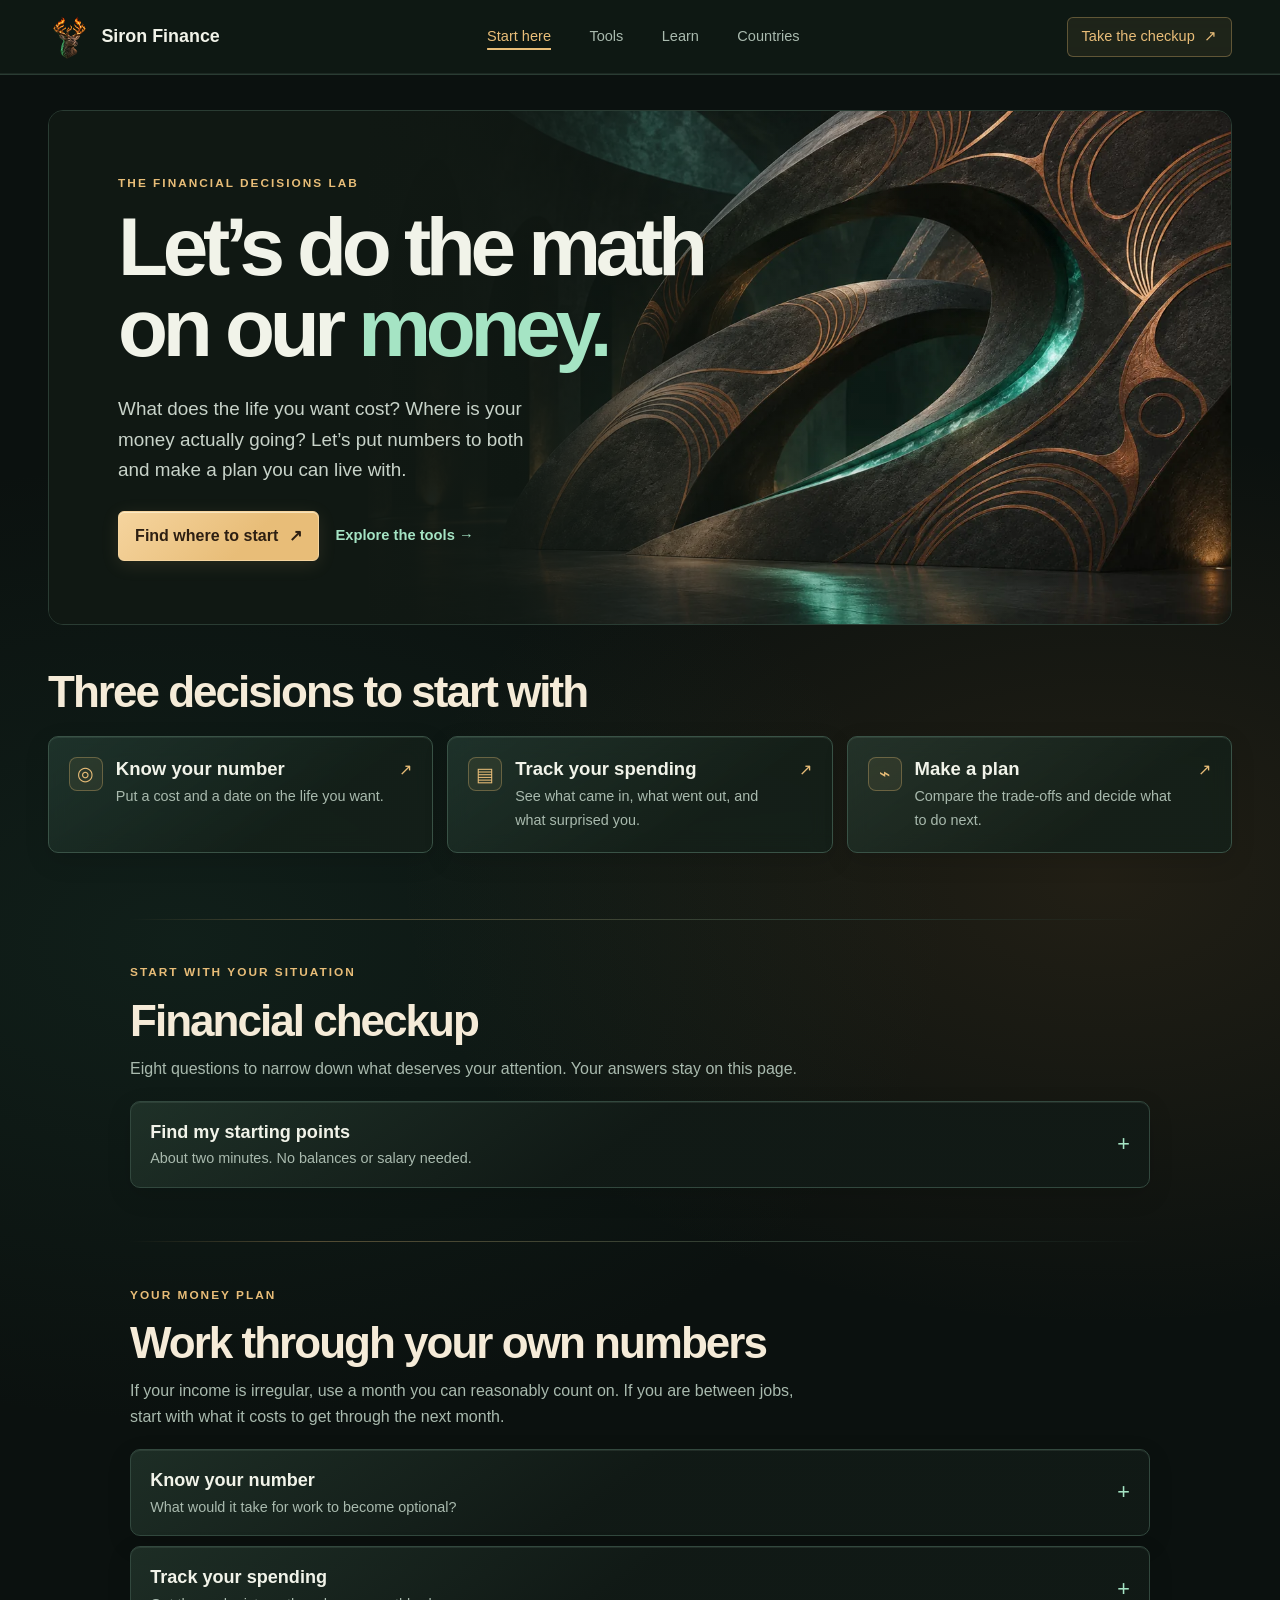
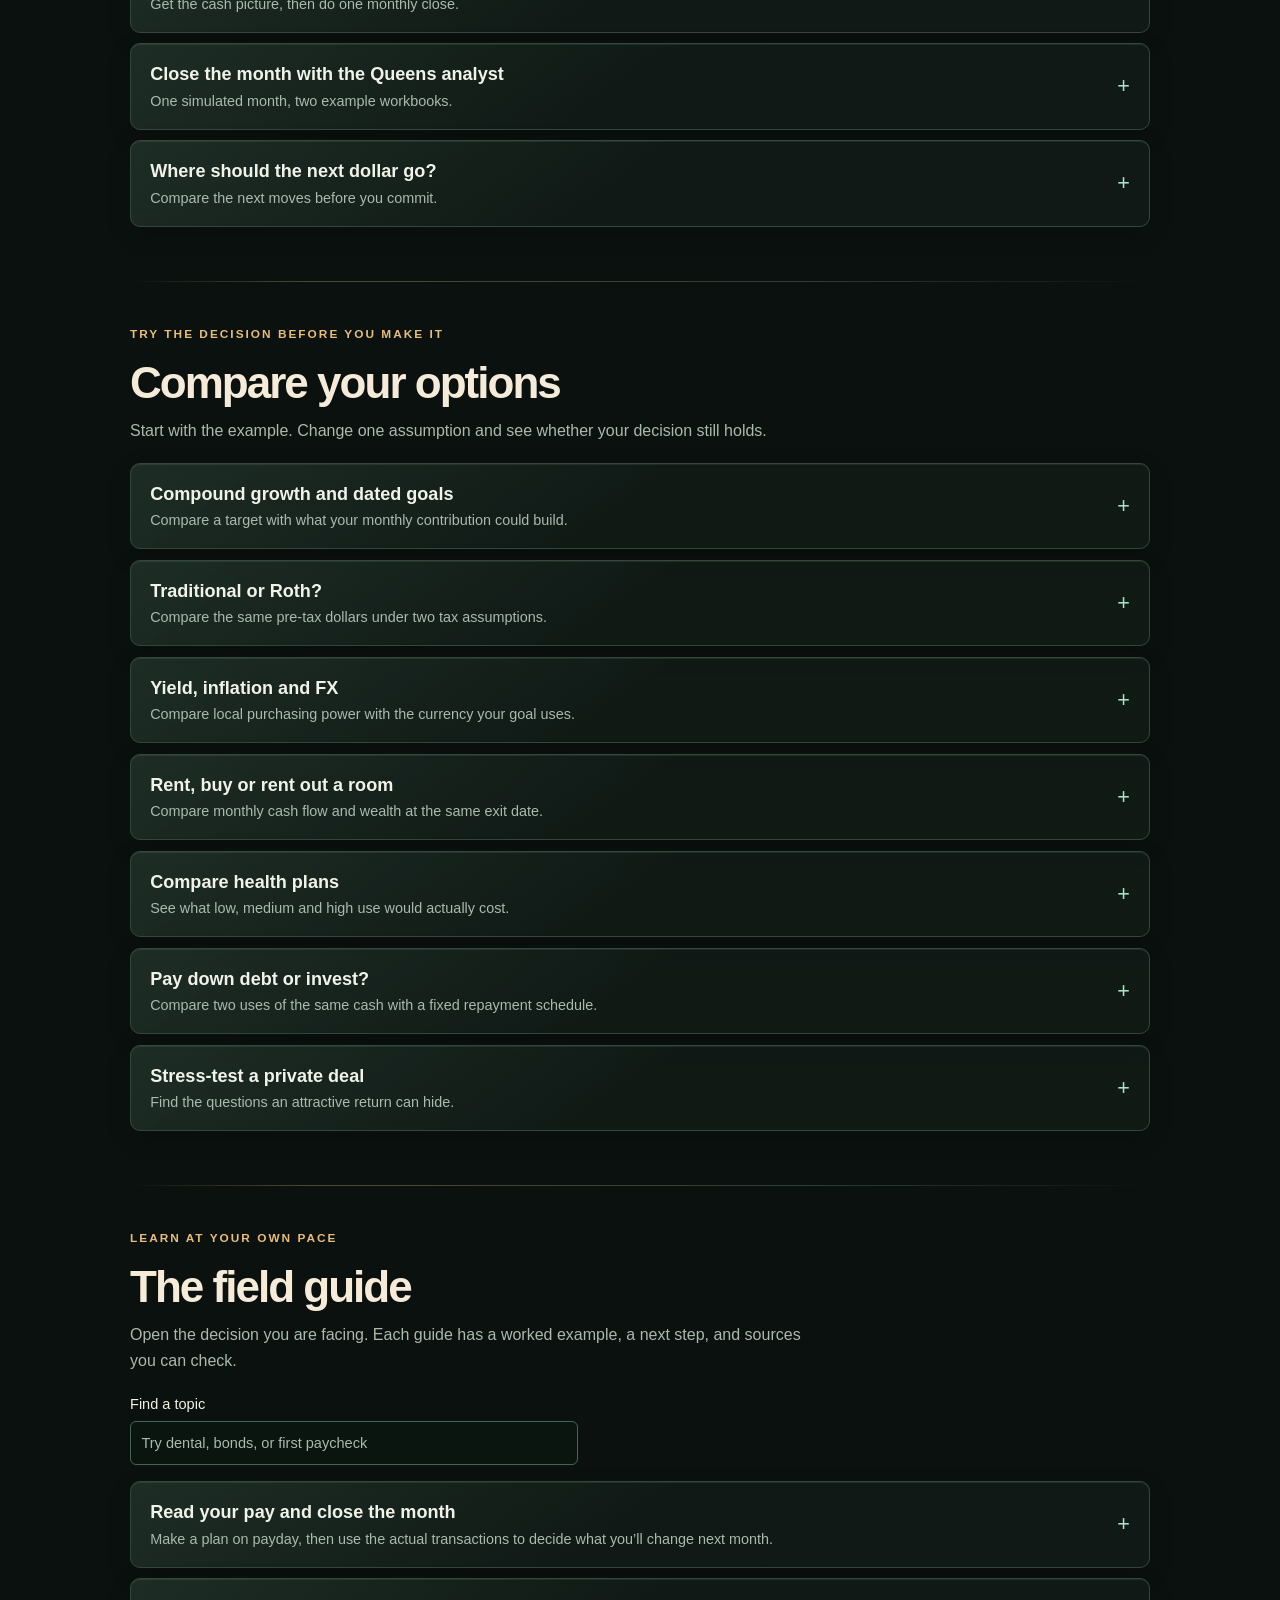
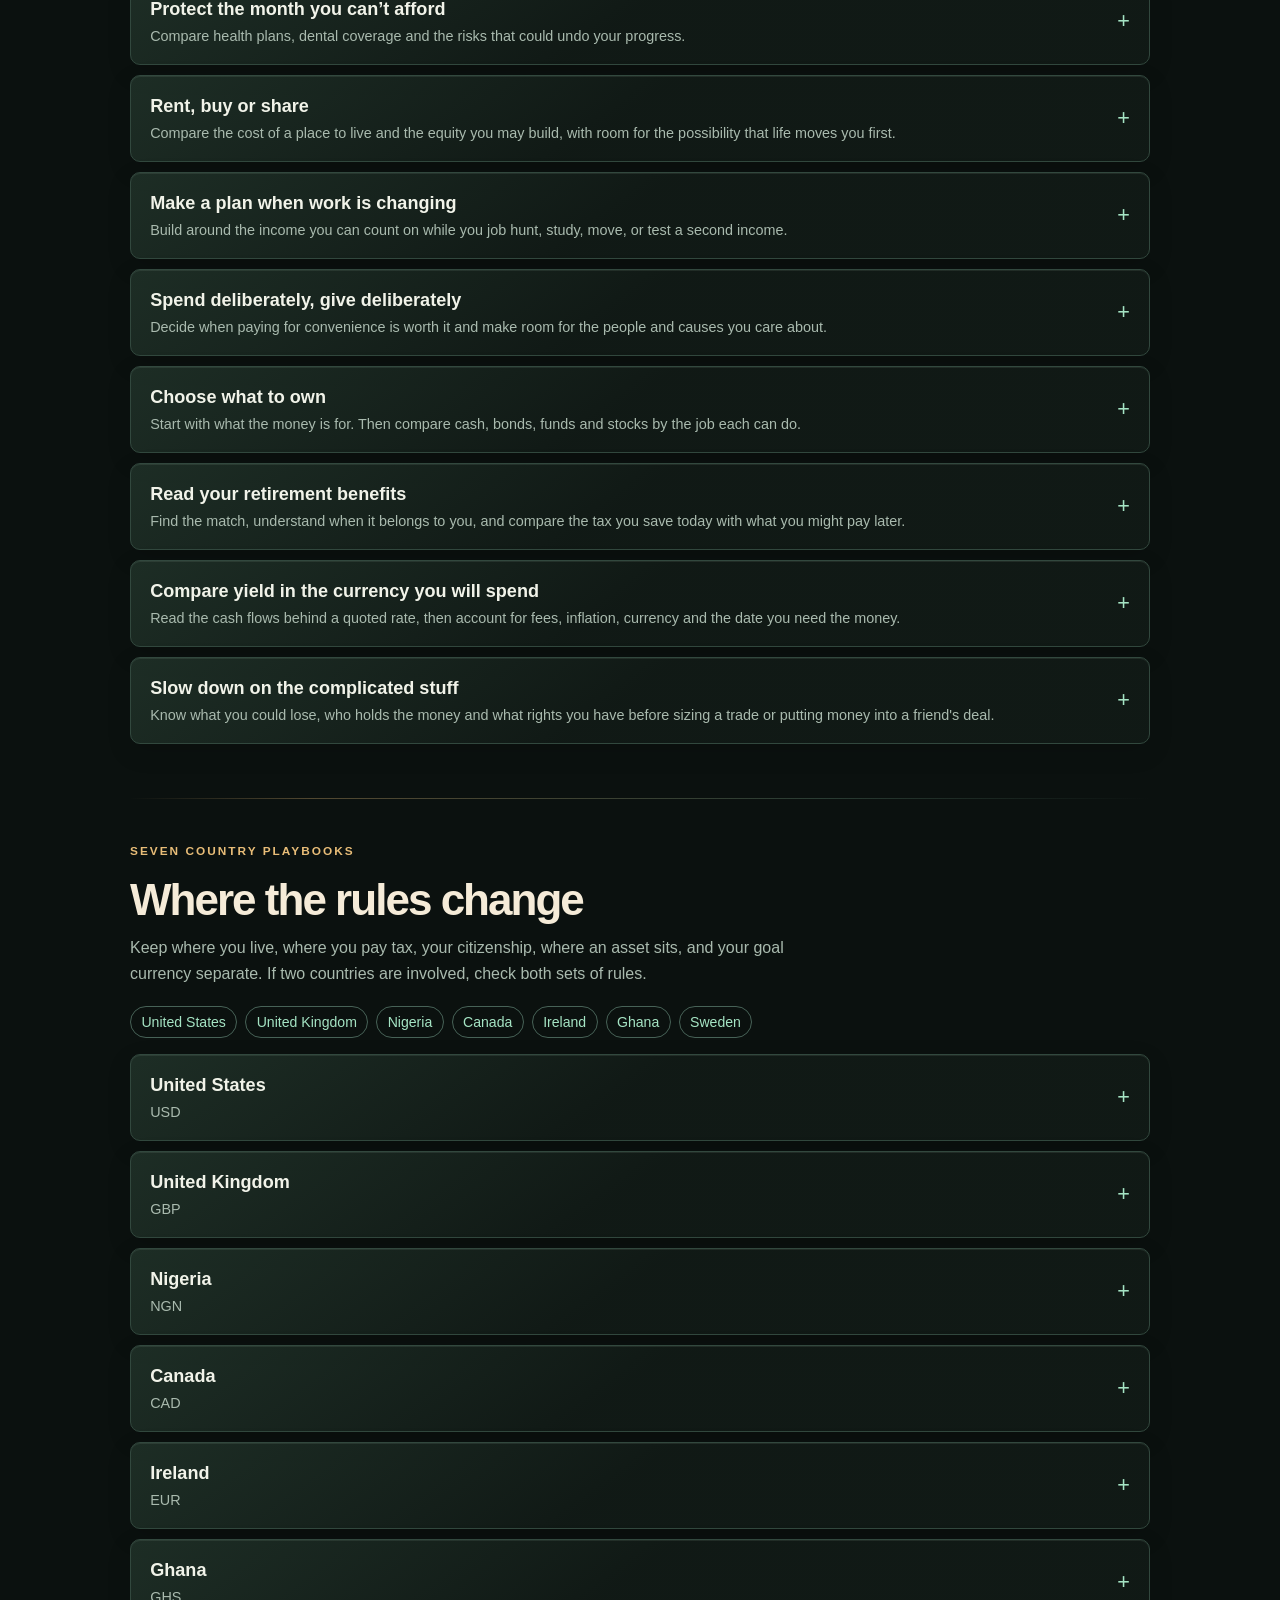
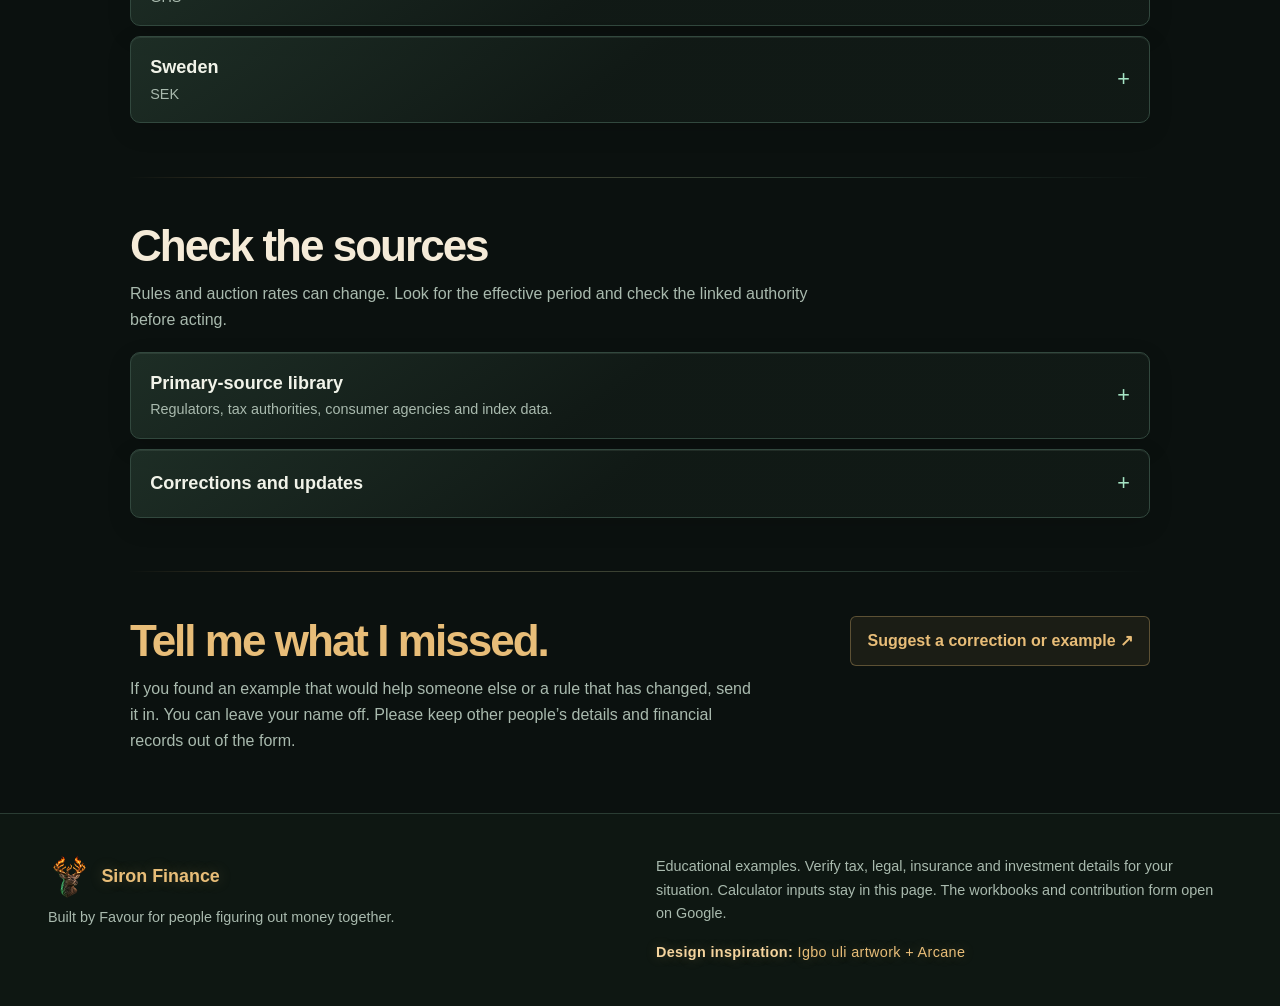
==== commit 5cceccc4: "Update the Siron Finance footer credit" ====
--- a/index.html
+++ b/index.html
@@ -8,7 +8,7 @@
   <meta name="theme-color" content="#0b110f">
   <title>Siron Finance</title>
   <link rel="icon" href="assets/siron-deer.png?v=fire" type="image/png">
-  <link rel="stylesheet" href="assets/site.css?v=gold-warmth">
+  <link rel="stylesheet" href="assets/site.css?v=gold-footer">
   <script type="module" src="scripts/app.mjs?v=champagne"></script>
 </head>
 <body>
@@ -395,6 +395,17 @@
       </div>
     </div>
   </main>
-  <footer id="about"><div class="wrap footer-inner"><div><a href="#top" class="brand"><img class="brand-mark" src="assets/siron-deer.png?v=fire" alt="" width="43" height="43" loading="lazy"> Siron Finance</a><p>Built by Favour for people figuring out money together.</p></div><div><p>Educational examples. Verify tax, legal, insurance and investment details for your situation. Calculator inputs stay in this page. The workbooks and contribution form open on Google.</p><a href="https://www.si.edu/object/uli-notes%3Anmafa_98-20-1">Design inspiration: Igbo uli linework</a></div></div></footer>
+  <footer id="about">
+    <div class="wrap footer-inner">
+      <div>
+        <a href="#top" class="brand"><img class="brand-mark" src="assets/siron-deer.png?v=fire" alt="" width="43" height="43" loading="lazy"> Siron Finance</a>
+        <p>Built by Favour for people figuring out money together.</p>
+      </div>
+      <div>
+        <p>Educational examples. Verify tax, legal, insurance and investment details for your situation. Calculator inputs stay in this page. The workbooks and contribution form open on Google.</p>
+        <p class="design-credit"><strong>Design inspiration:</strong> Igbo uli artwork + Arcane</p>
+      </div>
+    </div>
+  </footer>
 </body>
 </html>
--- a/assets/site.css
+++ b/assets/site.css
@@ -147,6 +147,12 @@
 footer { border-top: 1px solid var(--border); background: #0e1712; padding: 2.6rem 0; color: var(--muted); font-size: .9rem; }
 .footer-inner { display: grid; grid-template-columns: 1fr 1fr; gap: 2rem; }
 .footer-inner .brand { margin-bottom: .5rem; }
+.footer-inner .brand, .design-credit {
+  color: var(--gold);
+  text-shadow: 0 0 .8em #e8bd7840;
+}
+.footer-inner .brand:hover, .design-credit strong { color: #f5d49e; }
+.design-credit { margin-bottom: 0; letter-spacing: .025em; }
 
 /* Glass is limited to navigation and cards. Inputs and help stay high contrast. */
 .route-card, .disclosure, .result {
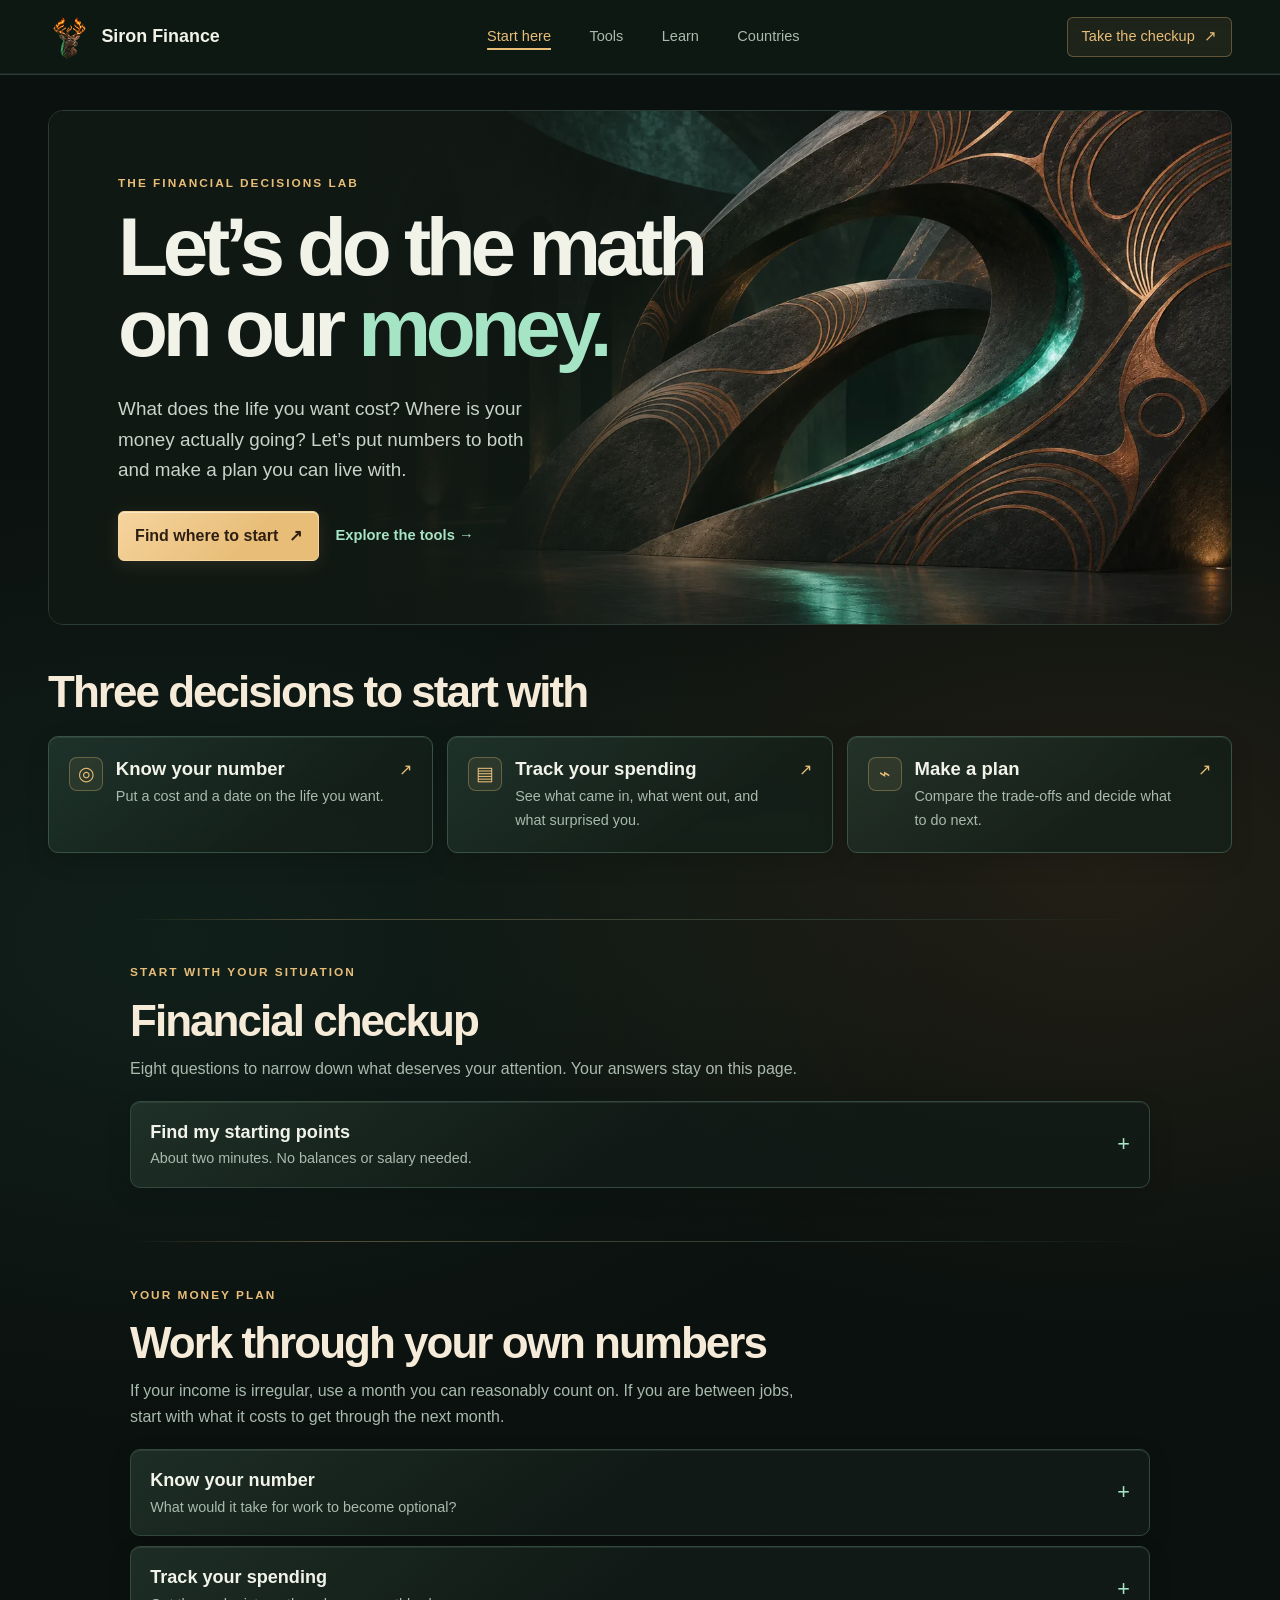
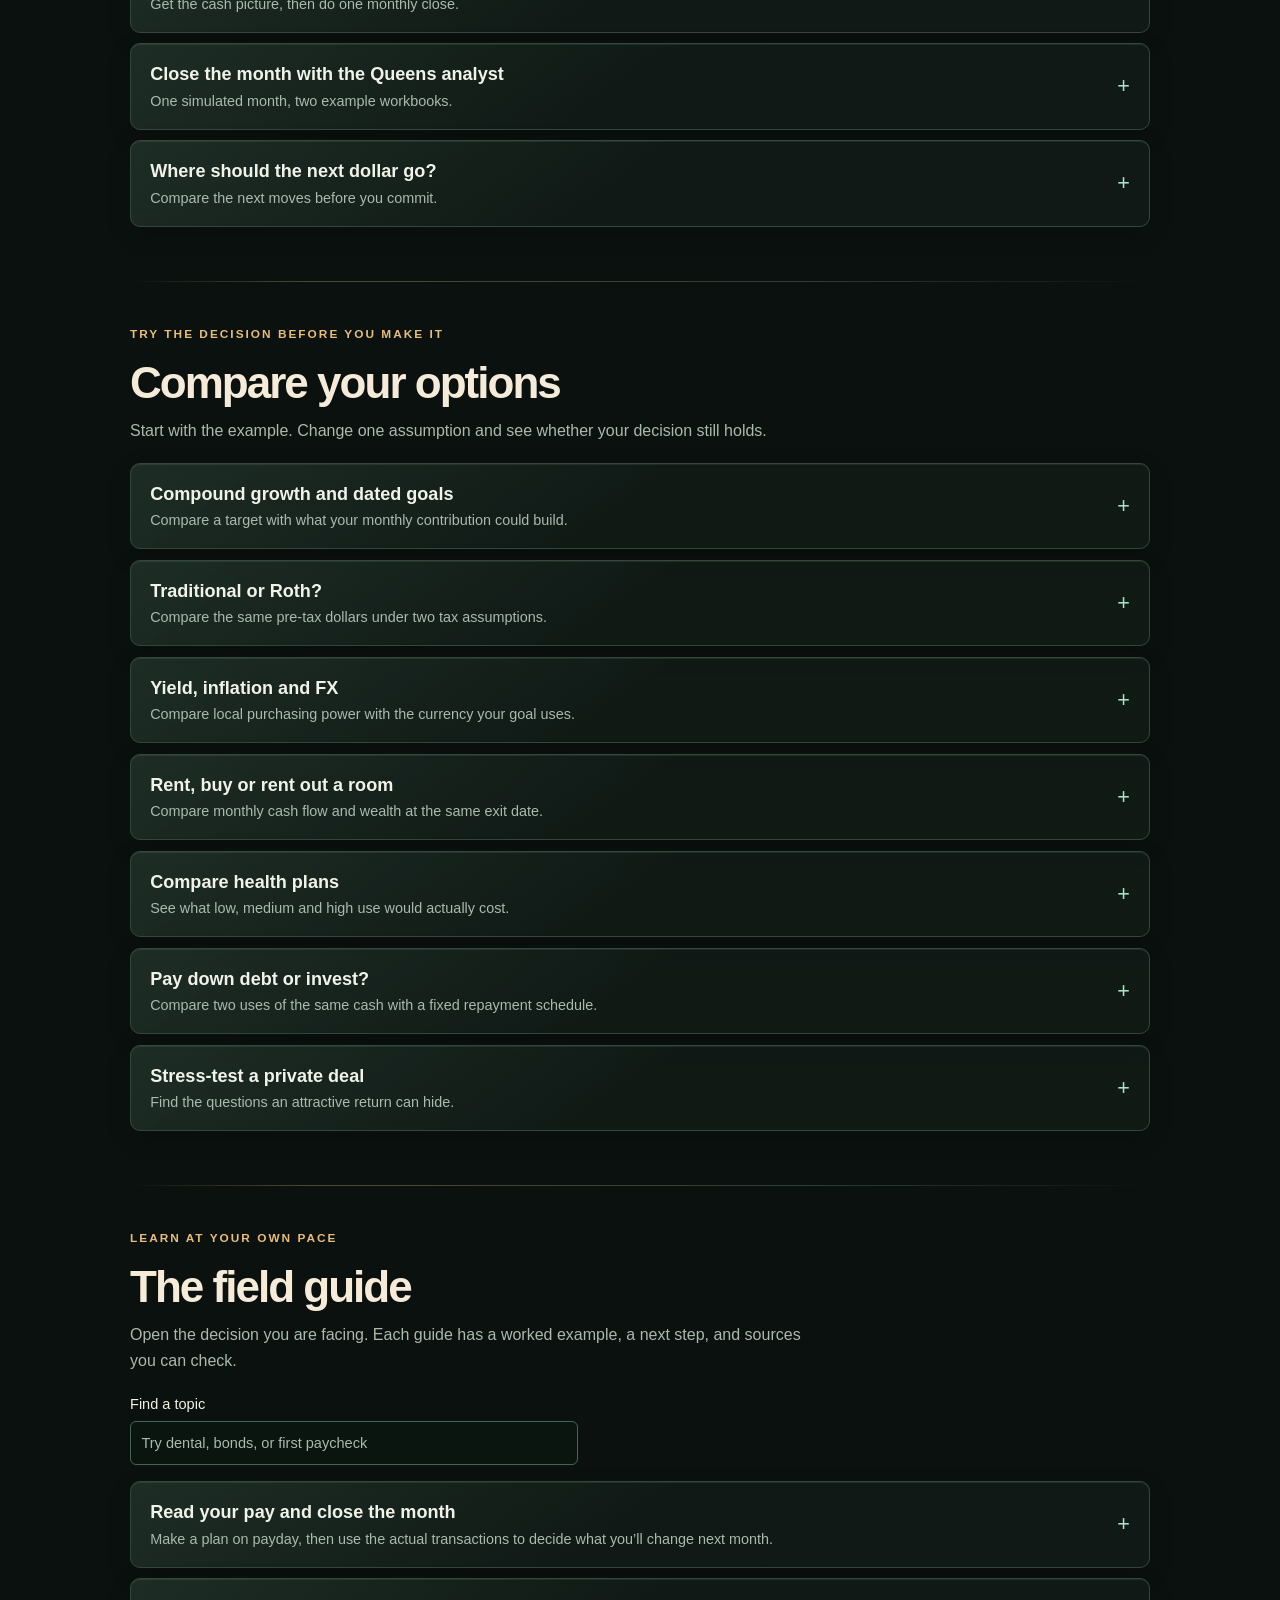
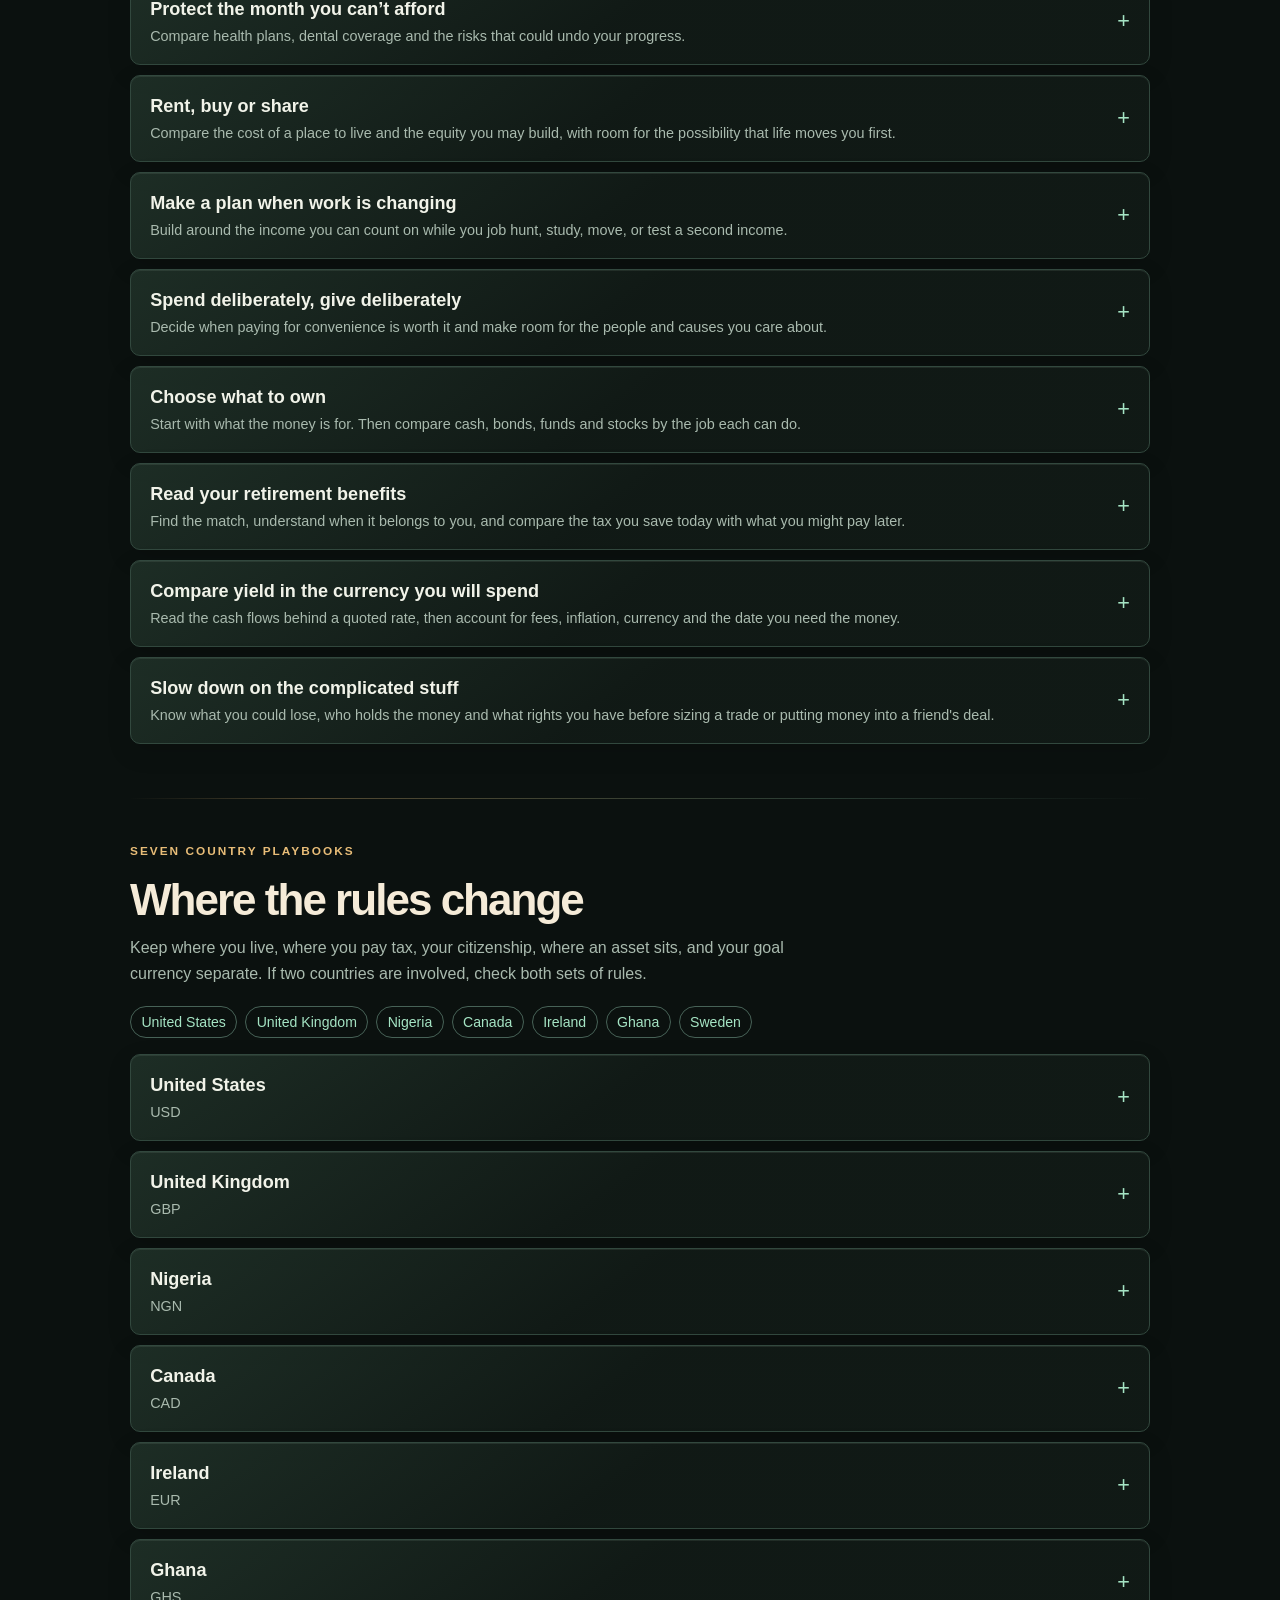
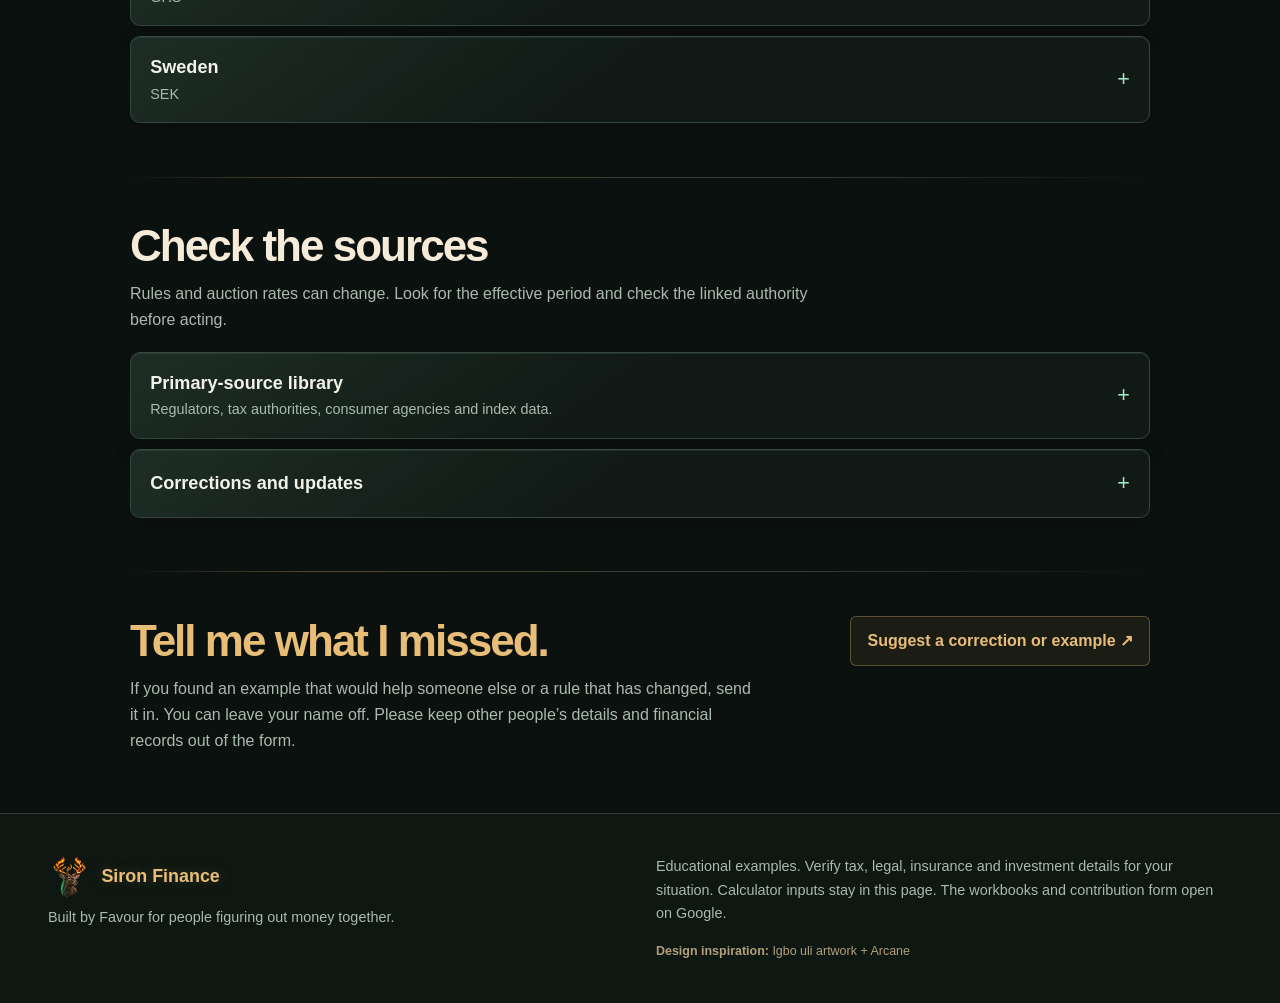
==== commit e2f00264: "Soften the design inspiration credit" ====
--- a/index.html
+++ b/index.html
@@ -8,7 +8,7 @@
   <meta name="theme-color" content="#0b110f">
   <title>Siron Finance</title>
   <link rel="icon" href="assets/siron-deer.png?v=fire" type="image/png">
-  <link rel="stylesheet" href="assets/site.css?v=gold-footer">
+  <link rel="stylesheet" href="assets/site.css?v=quiet-credit">
   <script type="module" src="scripts/app.mjs?v=champagne"></script>
 </head>
 <body>
--- a/assets/site.css
+++ b/assets/site.css
@@ -146,13 +146,14 @@
 .contribute .button:hover { background: #e8bd7824; }
 footer { border-top: 1px solid var(--border); background: #0e1712; padding: 2.6rem 0; color: var(--muted); font-size: .9rem; }
 .footer-inner { display: grid; grid-template-columns: 1fr 1fr; gap: 2rem; }
-.footer-inner .brand { margin-bottom: .5rem; }
-.footer-inner .brand, .design-credit {
+.footer-inner .brand {
+  margin-bottom: .5rem;
   color: var(--gold);
   text-shadow: 0 0 .8em #e8bd7840;
 }
-.footer-inner .brand:hover, .design-credit strong { color: #f5d49e; }
-.design-credit { margin-bottom: 0; letter-spacing: .025em; }
+.footer-inner .brand:hover { color: #f5d49e; }
+.design-credit { margin-bottom: 0; color: #b4a07a; font-size: .78rem; }
+.design-credit strong { font-weight: 600; }
 
 /* Glass is limited to navigation and cards. Inputs and help stay high contrast. */
 .route-card, .disclosure, .result {
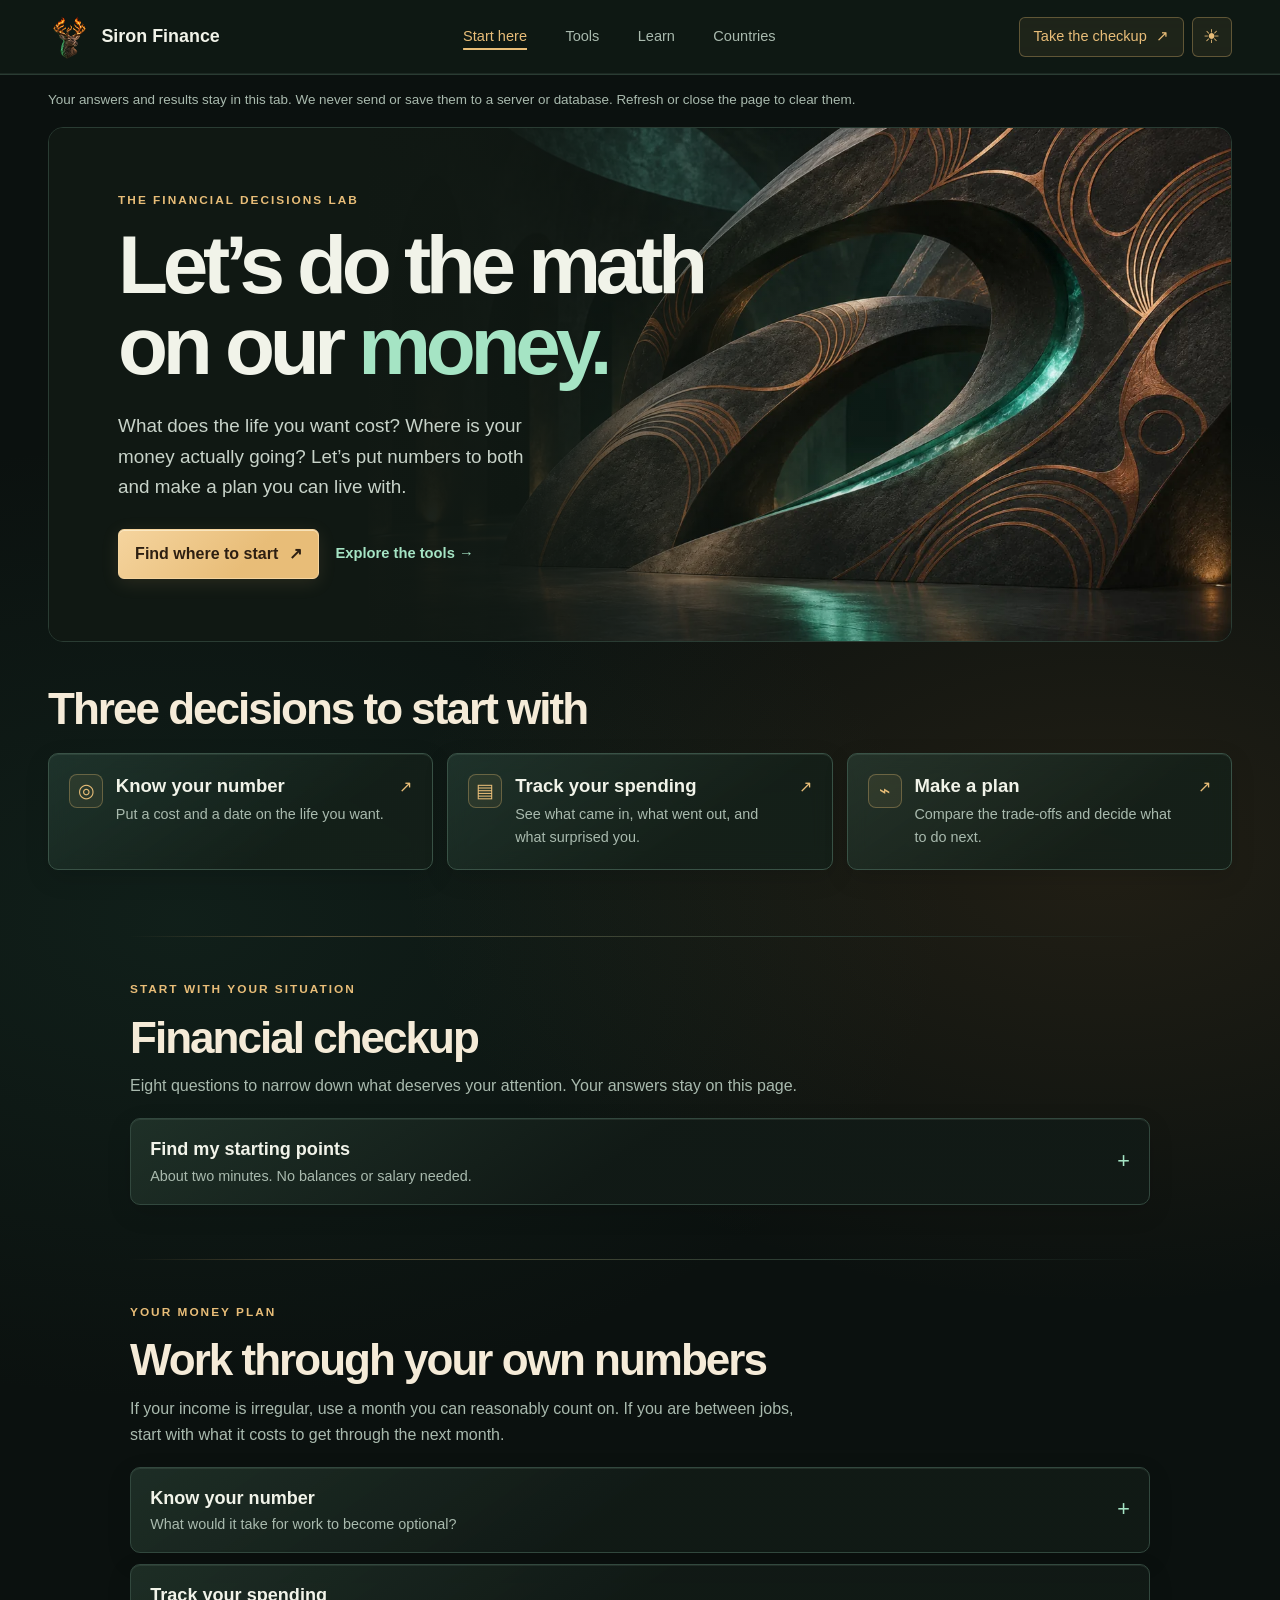
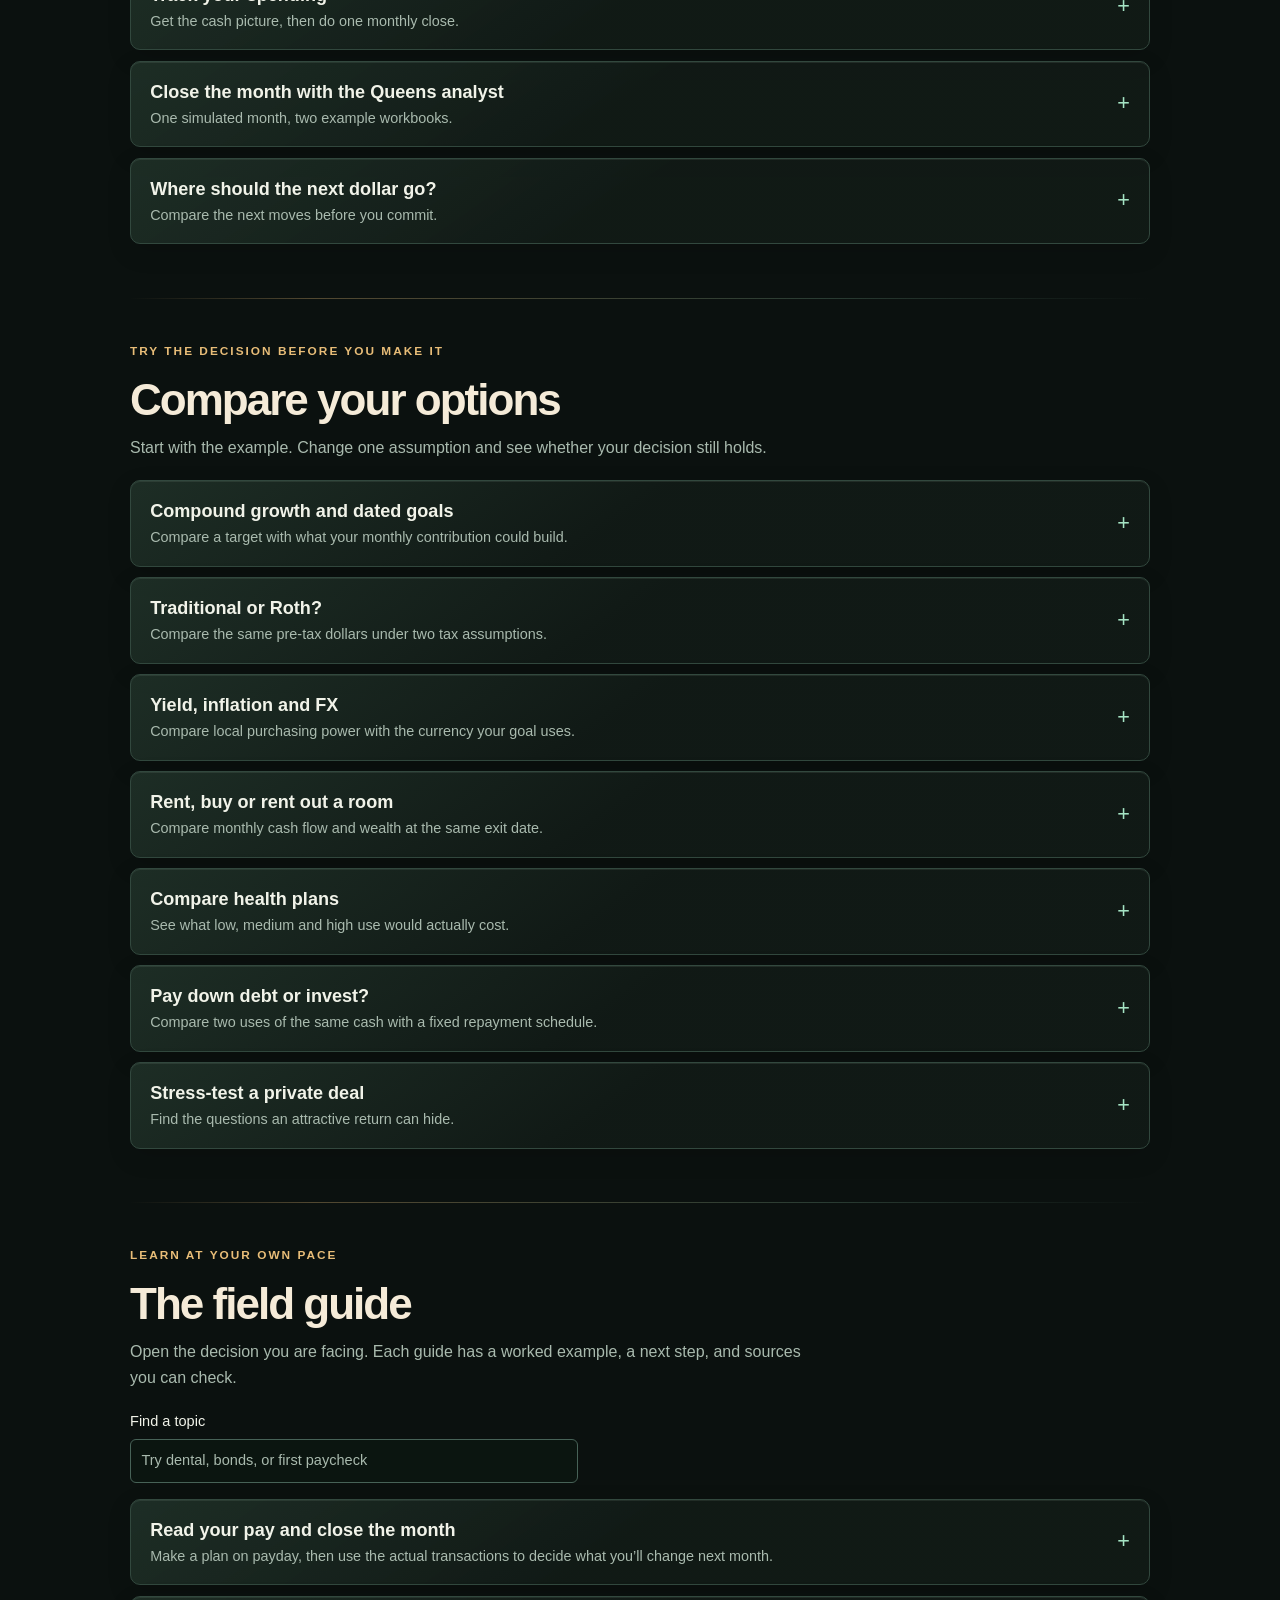
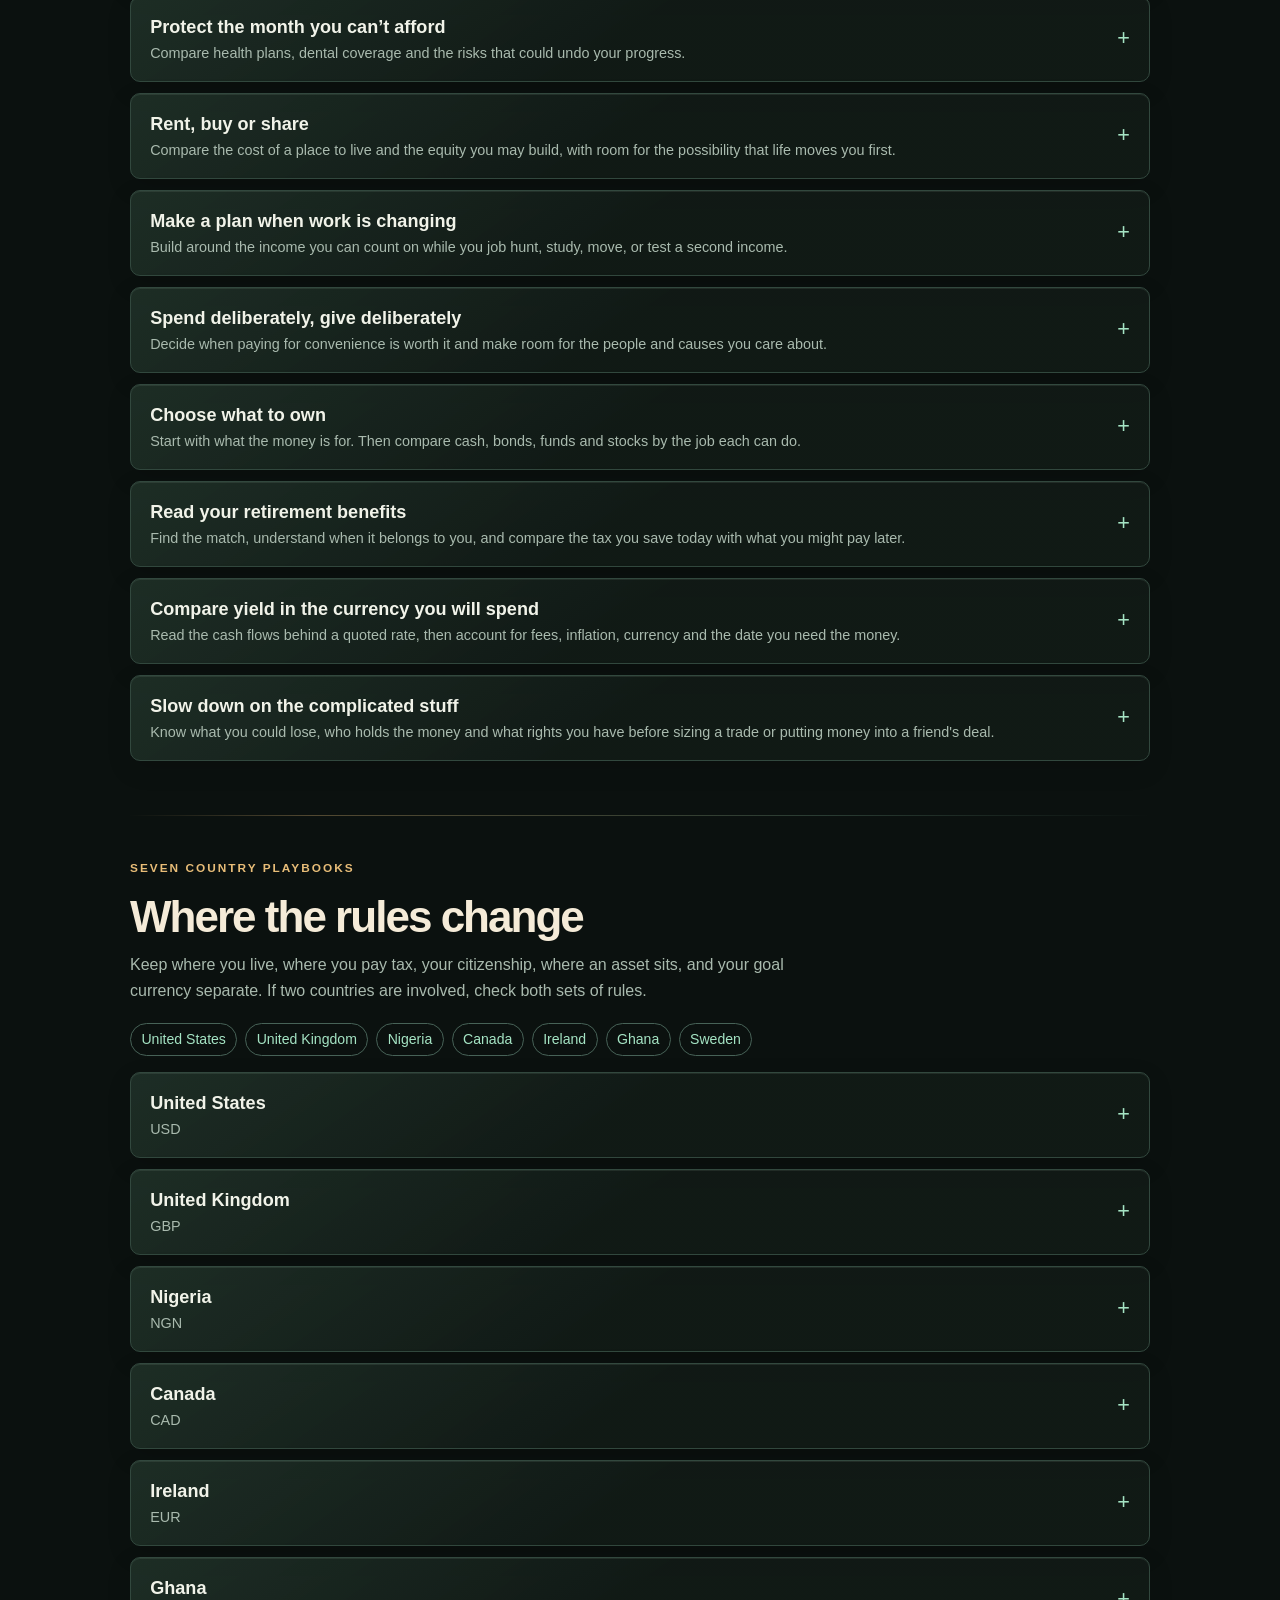
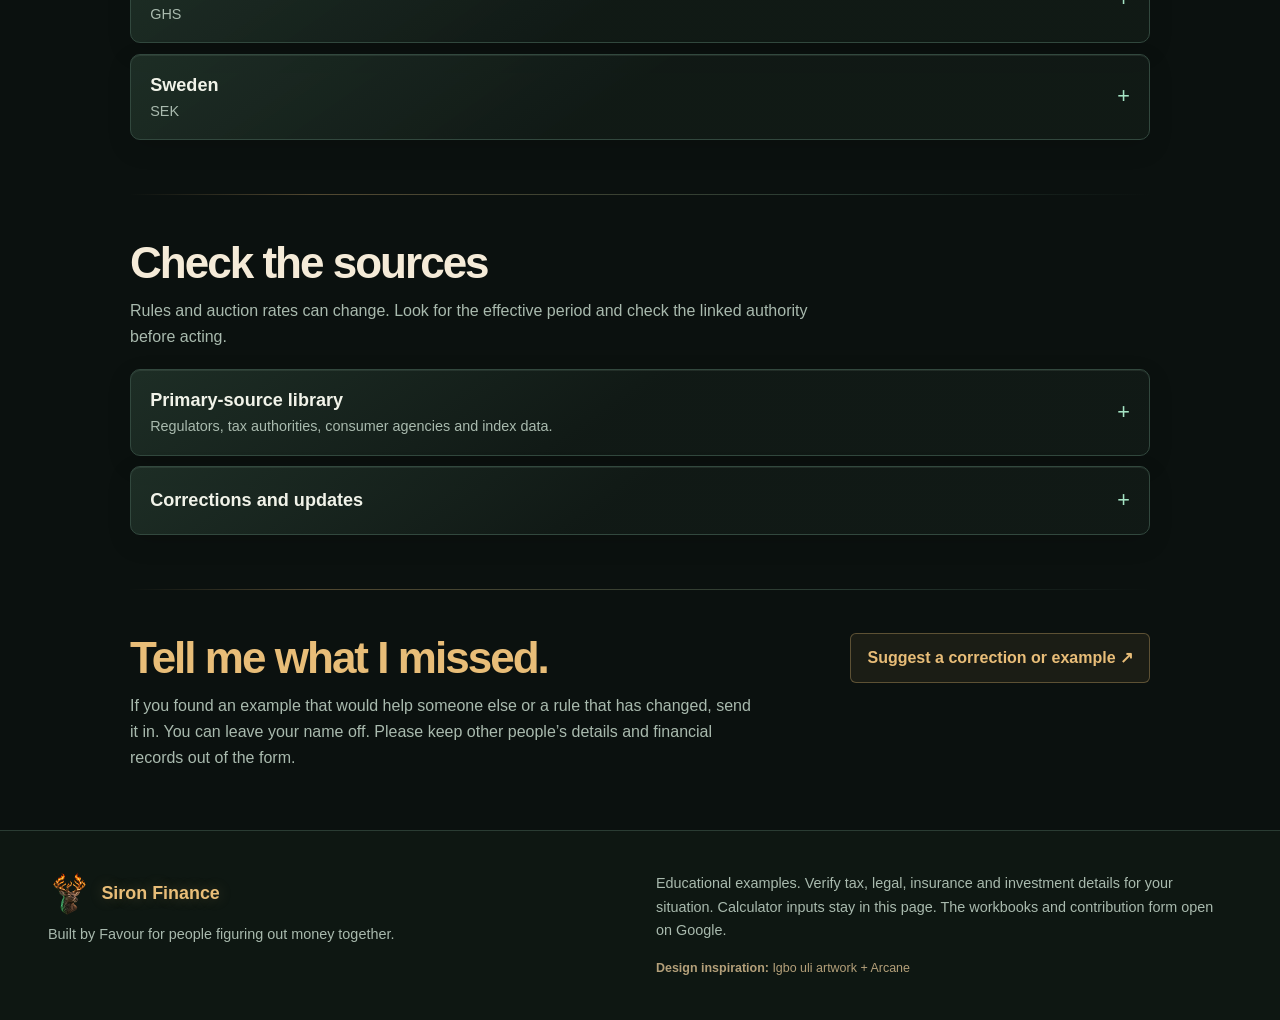
==== commit 9b7e066d: "Simplify the goal calculator and add a light theme" ====
--- a/index.html
+++ b/index.html
@@ -6,10 +6,11 @@
   <meta name="viewport" content="width=device-width, initial-scale=1">
   <meta name="description" content="A practical, self-guided financial decisions lab. Know your number, track your spending, and make a plan you can live with.">
   <meta name="theme-color" content="#0b110f">
+  <meta http-equiv="Content-Security-Policy" content="form-action 'none'">
   <title>Siron Finance</title>
   <link rel="icon" href="assets/siron-deer.png?v=fire" type="image/png">
-  <link rel="stylesheet" href="assets/site.css?v=quiet-credit">
-  <script type="module" src="scripts/app.mjs?v=champagne"></script>
+  <link rel="stylesheet" href="assets/site.css?v=quick-estimate">
+  <script type="module" src="scripts/app.mjs?v=quick-estimate"></script>
 </head>
 <body>
   <a class="skip" href="#main">Skip to content</a>
@@ -19,12 +20,16 @@
       <nav aria-label="Main navigation">
         <a href="#start">Start here</a><a href="#tools">Tools</a><a href="#learn">Learn</a><a href="#countries">Countries</a>
       </nav>
-      <a class="nav-action" href="#checkup">Take the checkup <span aria-hidden="true">↗</span></a>
+      <div class="nav-controls">
+        <a class="nav-action" href="#checkup">Take the checkup <span aria-hidden="true">↗</span></a>
+        <button class="theme-toggle" type="button" aria-label="Light mode" aria-pressed="false" hidden><span aria-hidden="true">☀</span></button>
+      </div>
     </div>
   </header>
   <main id="main">
     <div class="wrap">
       <noscript><p class="note">The guides and workbooks are available below. Enable JavaScript to use the calculators and checkup.</p></noscript>
+      <p class="privacy-note">Your answers and results stay in this tab. We never send or save them to a server or database. Refresh or close the page to clear them.</p>
       <header class="hero" id="top">
         <img class="hero-image" src="assets/uli-atrium.webp" alt="" width="1280" height="853" fetchpriority="high">
         <div class="hero-copy">
@@ -46,7 +51,7 @@
         <section id="checkup" class="module" aria-labelledby="checkup-title">
           <div class="section-heading"><p class="eyebrow">START WITH YOUR SITUATION</p><h2 id="checkup-title">Financial checkup</h2><p>Eight questions to narrow down what deserves your attention. Your answers stay on this page.</p></div>
           <details class="disclosure"><summary><span><strong>Find my starting points</strong><small>About two minutes. No balances or salary needed.</small></span></summary><div class="detail-body">
-            <form id="checkup-form"><div class="field-grid"><label>Where do you live?<select name="live" required><option value="">Choose an answer</option><option value="us">United States</option><option value="uk">United Kingdom</option><option value="ng">Nigeria</option><option value="ca">Canada</option><option value="ie">Ireland</option><option value="gh">Ghana</option><option value="se">Sweden</option><option value="other">Somewhere else</option></select></label><label>Where do you understand yourself to be tax resident?<select name="tax" required><option value="">Choose an answer</option><option value="same">Same country</option><option value="other">Another country</option><option value="uncertain">Multiple places or unsure</option></select></label><label>What currency is your next big goal in?<select name="currency" required><option value="">Choose an answer</option><option value="same">My day-to-day currency</option><option value="other">A different currency</option><option value="uncertain">Several currencies or undecided</option></select></label><label>What does income look like right now?<select name="work" required><option value="">Choose an answer</option><option value="stable">Regular pay</option><option value="variable">Variable or self-employed</option><option value="student">Studying or between jobs</option></select></label><label>Which decision is closest, and when?<select name="goal" required><option value="">Choose an answer</option><option value="budget">Make the next few months work</option><option value="goal">Fund something in one to five years</option><option value="housing">Make a housing decision</option><option value="compound">Invest for a longer goal</option><option value="insurance">Review my protection</option></select></label><label>How much essential spending could your accessible cash cover?<select name="reserve" required><option value="">Choose an answer</option><option value="low">Under one month</option><option value="some">One to three months</option><option value="more">Over three months</option><option value="uncertain">I have not worked it out</option></select></label><label>Which constraint needs attention first?<select name="obligation" required><option value="">Choose an answer</option><option value="debt">High-cost debt</option><option value="match">Employer match or benefits</option><option value="family">Dependants or family support</option><option value="none">None of these or unsure</option></select></label><label>When might you need the money you are thinking of investing?<select name="risk" required><option value="">Choose an answer</option><option value="soon">Within three years</option><option value="later">Longer than three years</option><option value="unsure">My plans could change</option></select></label></div>
+            <form id="checkup-form" autocomplete="off" inert><div class="field-grid"><label>Where do you live?<select name="live" required><option value="">Choose an answer</option><option value="us">United States</option><option value="uk">United Kingdom</option><option value="ng">Nigeria</option><option value="ca">Canada</option><option value="ie">Ireland</option><option value="gh">Ghana</option><option value="se">Sweden</option><option value="other">Somewhere else</option></select></label><label>Where do you understand yourself to be tax resident?<select name="tax" required><option value="">Choose an answer</option><option value="same">Same country</option><option value="other">Another country</option><option value="uncertain">Multiple places or unsure</option></select></label><label>What currency is your next big goal in?<select name="currency" required><option value="">Choose an answer</option><option value="same">My day-to-day currency</option><option value="other">A different currency</option><option value="uncertain">Several currencies or undecided</option></select></label><label>What does income look like right now?<select name="work" required><option value="">Choose an answer</option><option value="stable">Regular pay</option><option value="variable">Variable or self-employed</option><option value="student">Studying or between jobs</option></select></label><label>Which decision is closest, and when?<select name="goal" required><option value="">Choose an answer</option><option value="budget">Make the next few months work</option><option value="goal">Fund something in one to five years</option><option value="housing">Make a housing decision</option><option value="compound">Invest for a longer goal</option><option value="insurance">Review my protection</option></select></label><label>How much essential spending could your accessible cash cover?<select name="reserve" required><option value="">Choose an answer</option><option value="low">Under one month</option><option value="some">One to three months</option><option value="more">Over three months</option><option value="uncertain">I have not worked it out</option></select></label><label>Which constraint needs attention first?<select name="obligation" required><option value="">Choose an answer</option><option value="debt">High-cost debt</option><option value="match">Employer match or benefits</option><option value="family">Dependants or family support</option><option value="none">None of these or unsure</option></select></label><label>When might you need the money you are thinking of investing?<select name="risk" required><option value="">Choose an answer</option><option value="soon">Within three years</option><option value="later">Longer than three years</option><option value="unsure">My plans could change</option></select></label></div>
 <div class="form-actions"><button type="submit" class="button">Show my starting points</button><button type="reset" class="button secondary">Reset</button></div><div class="result" role="status" aria-live="polite" hidden></div></form>
           </div></details>
         </section>
@@ -54,11 +59,15 @@
           <div class="section-heading"><p class="eyebrow">YOUR MONEY PLAN</p><h2 id="plan-title">Work through your own numbers</h2><p>If your income is irregular, use a month you can reasonably count on. If you are between jobs, start with what it costs to get through the next month.</p></div>
           <details id="goal" class="disclosure calculator"><summary><span><strong>Know your number</strong><small>What would it take for work to become optional?</small></span></summary>
     <div class="detail-body">
-      <p class="example">Say you are 23, want the option to stop working at 40, and want to plan through 100. Start with what a year of the life you want costs today. Then try adding 18 years of extra family costs and see what changes.</p>
-      <form data-tool="goal">
-        <div class="currency-row"><label>Currency<select name="currency"><option selected>USD</option><option>GBP</option><option>NGN</option><option>CAD</option><option>EUR</option><option>GHS</option><option>SEK</option></select></label></div>
-        <div class="field-grid"><label>Your age<input type="number" name="age" value="23" min="18" max="99" step="1" required></label><label>Years until work is optional<input type="number" name="years" value="17" min="1" max="80" step="1" required></label><label>Plan through age<input type="number" name="endAge" value="100" min="19" max="125" step="1" required></label><label>Annual lifestyle spending<input type="number" name="spending" value="48000" min="0" max="10000000000" step="any" required></label><label>Annual tax paid from your withdrawals<input type="number" name="tax" value="0" min="0" max="10000000000" step="any" required></label><label>Annual reliable income during retirement<input type="number" name="otherIncome" value="0" min="0" max="10000000000" step="any" required></label><label>Extra annual costs in the first phase<input type="number" name="phaseCost" value="12000" min="0" max="10000000000" step="any" required></label><label>Years of extra costs<input type="number" name="phaseYears" value="18" min="0" max="100" step="1" required></label><label>Already set aside<input type="number" name="start" value="10000" min="0" max="10000000000" step="any" required></label><label>Current monthly contribution<input type="number" name="monthly" value="650" min="0" max="1000000000" step="any" required></label><label>Assumed annual return (%)<input type="number" name="returnRate" value="7" min="-20" max="35" step="any" required></label><label>Annual inflation (%)<input type="number" name="inflation" value="3" min="-5" max="50" step="any" required></label><label>Annual investment fee (%)<input type="number" name="fee" value="0.25" min="0" max="10" step="any" required></label></div>
-        <p class="note">All amounts are in today’s purchasing power. Contributions arrive at month-end and keep pace with inflation. The retirement model spends at year-end, with extra costs starting in the first retirement year. Tax is a manual annual estimate. The three paths use a constant base return and returns two percentage points either side of it.</p>
+      <p class="example">What would it take to make work a choice? Try the example numbers, then swap in your own.</p>
+      <form data-tool="goal" autocomplete="off" inert>
+        <div class="currency-row"><label>Currency<select name="currency"><option selected>USD</option><option>GBP</option><option>NGN</option><option>CAD</option><option>EUR</option><option>GHS</option><option>SEK</option></select></label></div>
+        <div class="field-grid"><div class="field"><label>How old are you now?<input type="number" name="age" value="23" min="18" max="99" step="1" required></label></div><div class="field"><label>When would you like work to be optional? (age)<input type="number" name="stopAge" value="40" min="19" max="124" step="1" required></label></div><div class="field"><label>How old might you live to?<input type="number" name="endAge" value="100" min="20" max="125" step="1" required aria-describedby="hint-endAge"></label><small class="field-hint" id="hint-endAge">Pick an age you want your money to last through. Example: 100.</small></div><div class="field"><label>What does a year of your life cost today?<input type="number" name="spending" value="48000" min="0" max="10000000000" step="any" required></label></div><div class="field"><label>How much have you already saved for this?<input type="number" name="start" value="10000" min="0" max="10000000000" step="any" required></label></div><div class="field"><label>How much are you putting away each month?<input type="number" name="monthly" value="650" min="0" max="1000000000" step="any" required></label></div></div>
+        <p class="note" data-quick-note>The quick estimate uses 7% yearly growth, 3% inflation, and a 0.25% annual fee. It leaves out taxes, other income, and extra expenses.</p>
+        <details class="advanced" data-advanced><summary>Fine-tune the estimate</summary>
+          <fieldset disabled aria-label="Advanced assumptions"><div class="field-grid"><div class="field"><label>Yearly tax you expect to pay on withdrawals<input type="number" name="tax" value="0" min="0" max="10000000000" step="any" required></label></div><div class="field"><label>Yearly income you can count on after work<input type="number" name="otherIncome" value="0" min="0" max="10000000000" step="any" required></label></div><div class="field"><label>Extra spending per year right after work<input type="number" name="phaseCost" value="0" min="0" max="10000000000" step="Think childcare, family support, or other temporary expenses." required></label></div><div class="field"><label>How many years will those extra costs last?<input type="number" name="phaseYears" value="0" min="0" max="100" step="1" required></label></div><div class="field"><label>How much might your investments grow each year? (%)<input type="number" name="returnRate" value="7" min="-20" max="35" step="any" required></label></div><div class="field"><label>How much might prices rise each year? (%)<input type="number" name="inflation" value="3" min="-5" max="50" step="any" required></label></div><div class="field"><label>What do you pay in investment fees each year? (%)<input type="number" name="fee" value="0.25" min="0" max="10" step="any" required></label></div></div></fieldset>
+        </details>
+        <p class="note">The estimate uses today’s prices. It assumes your savings rise with inflation, with deposits at the end of each month and withdrawals at the end of each year. Extra costs start in your first year after work.</p>
         <div class="form-actions"><button class="button" type="submit">Calculate</button><button class="button secondary" type="reset">Reset example</button></div>
         <div class="result" role="status" aria-live="polite" hidden></div>
       </form>
@@ -68,9 +77,10 @@
           <details id="budget" class="disclosure calculator"><summary><span><strong>Track your spending</strong><small>Get the cash picture, then do one monthly close.</small></span></summary>
     <div class="detail-body">
       <p class="example">Use the simulated Queens analyst as a starting point. Essentials were 70 over plan and flexible spending was 160 over plan, including a 35 renewal. The month came in 230 short. Check the renewal first, then decide which other differences belong in next month’s plan.</p>
-      <form data-tool="budget">
-        <div class="currency-row"><label>Currency<select name="currency"><option selected>USD</option><option>GBP</option><option>NGN</option><option>CAD</option><option>EUR</option><option>GHS</option><option>SEK</option></select></label></div>
-        <div class="field-grid"><label>Monthly take-home cash<input type="number" name="net" value="5900" min="0" max="1000000000" step="any" required></label><label>Monthly gross cash pay (optional)<input type="number" name="gross" value="8750" min="0" max="1000000000" step="any"></label><label>Monthly essentials, excluding debt<input type="number" name="essentials" value="3220" min="0" max="1000000000" step="any" required></label><label>Monthly minimum debt payments<input type="number" name="debt" value="250" min="0" max="1000000000" step="any" required></label><label>Monthly flexible spending and giving<input type="number" name="flex" value="1010" min="0" max="1000000000" step="any" required></label><label>Monthly sinking funds<input type="number" name="sinking" value="450" min="0" max="1000000000" step="any" required></label><label>Monthly contributions to savings or investments<input type="number" name="saving" value="1200" min="0" max="1000000000" step="any" required></label><label>Accessible emergency cash<input type="number" name="reserve" value="6940" min="0" max="10000000000" step="any" required></label><label>Total assets<input type="number" name="assets" value="20000" min="0" max="10000000000" step="any" required></label><label>Total debts<input type="number" name="liabilities" value="5800" min="0" max="10000000000" step="any" required></label></div>
+      <form data-tool="budget" autocomplete="off" inert>
+        <div class="currency-row"><label>Currency<select name="currency"><option selected>USD</option><option>GBP</option><option>NGN</option><option>CAD</option><option>EUR</option><option>GHS</option><option>SEK</option></select></label></div>
+        <div class="field-grid"><div class="field"><label>Monthly take-home cash<input type="number" name="net" value="5900" min="0" max="1000000000" step="any" required></label></div><div class="field"><label>Monthly gross cash pay (optional)<input type="number" name="gross" value="8750" min="0" max="1000000000" step="any"></label></div><div class="field"><label>Monthly essentials, excluding debt<input type="number" name="essentials" value="3220" min="0" max="1000000000" step="any" required></label></div><div class="field"><label>Monthly minimum debt payments<input type="number" name="debt" value="250" min="0" max="1000000000" step="any" required></label></div><div class="field"><label>Monthly flexible spending and giving<input type="number" name="flex" value="1010" min="0" max="1000000000" step="any" required></label></div><div class="field"><label>Monthly sinking funds<input type="number" name="sinking" value="450" min="0" max="1000000000" step="any" required></label></div><div class="field"><label>Monthly contributions to savings or investments<input type="number" name="saving" value="1200" min="0" max="1000000000" step="any" required></label></div><div class="field"><label>Accessible emergency cash<input type="number" name="reserve" value="6940" min="0" max="10000000000" step="any" required></label></div><div class="field"><label>Total assets<input type="number" name="assets" value="20000" min="0" max="10000000000" step="any" required></label></div><div class="field"><label>Total debts<input type="number" name="liabilities" value="5800" min="0" max="10000000000" step="any" required></label></div></div>
+        
         <p class="note">Enter recurring take-home cash. Review bonuses and vested shares separately. Enter minimum debt payments once, outside essentials. For a foreign-currency goal, convert amounts into one currency before combining them.</p>
         <div class="form-actions"><button class="button" type="submit">Calculate</button><button class="button secondary" type="reset">Reset example</button></div>
         <div class="result" role="status" aria-live="polite" hidden></div>
@@ -86,7 +96,7 @@
             </div>
           </details>
           <details class="disclosure" id="next-dollar"><summary><span><strong>Where should the next dollar go?</strong><small>Compare the next moves before you commit.</small></span></summary>
-            <div class="detail-body"><form id="next-form">
+            <div class="detail-body"><form id="next-form" autocomplete="off" inert>
               <div class="field-grid">
                 <label>Can you cover essentials and minimum payments this month?<select name="bills"><option value="yes">Yes</option><option value="no">No or unsure</option></select></label>
                 <label>Do you have a small accessible reserve?<select name="buffer"><option value="yes">Yes</option><option value="no">No or unsure</option></select></label>
@@ -102,9 +112,10 @@
           <details id="compound" class="disclosure calculator"><summary><span><strong>Compound growth and dated goals</strong><small>Compare a target with what your monthly contribution could build.</small></span></summary>
     <div class="detail-body">
       <p class="example">Try 300 a month for 20 years at 6%, then try 350 or a five-year delay. Put those two differences next to a spending change you could actually keep.</p>
-      <form data-tool="compound">
-        <div class="currency-row"><label>Currency<select name="currency"><option selected>USD</option><option>GBP</option><option>NGN</option><option>CAD</option><option>EUR</option><option>GHS</option><option>SEK</option></select></label></div>
-        <div class="field-grid"><label>Starting balance<input type="number" name="start" value="0" min="0" max="10000000000" step="any" required></label><label>Monthly contribution<input type="number" name="monthly" value="300" min="0" max="1000000000" step="any" required></label><label>Employer contribution per month<input type="number" name="match" value="0" min="0" max="1000000000" step="any" required></label><label>Years to the goal<input type="number" name="years" value="20" min="1" max="80" step="1" required></label><label>Effective annual return (%)<input type="number" name="rate" value="6" min="-30" max="35" step="any" required></label><label>Annual fee (%)<input type="number" name="fee" value="0" min="0" max="10" step="any" required></label><label>Annual inflation (%)<input type="number" name="inflation" value="3" min="-5" max="50" step="any" required></label><label>Target in today’s money<input type="number" name="target" value="100000" min="0" max="10000000000" step="any" required></label></div>
+      <form data-tool="compound" autocomplete="off" inert>
+        <div class="currency-row"><label>Currency<select name="currency"><option selected>USD</option><option>GBP</option><option>NGN</option><option>CAD</option><option>EUR</option><option>GHS</option><option>SEK</option></select></label></div>
+        <div class="field-grid"><div class="field"><label>Starting balance<input type="number" name="start" value="0" min="0" max="10000000000" step="any" required></label></div><div class="field"><label>Monthly contribution<input type="number" name="monthly" value="300" min="0" max="1000000000" step="any" required></label></div><div class="field"><label>Employer contribution per month<input type="number" name="match" value="0" min="0" max="1000000000" step="any" required></label></div><div class="field"><label>Years to the goal<input type="number" name="years" value="20" min="1" max="80" step="1" required></label></div><div class="field"><label>Effective annual return (%)<input type="number" name="rate" value="6" min="-30" max="35" step="any" required></label></div><div class="field"><label>Annual fee (%)<input type="number" name="fee" value="0" min="0" max="10" step="any" required></label></div><div class="field"><label>Annual inflation (%)<input type="number" name="inflation" value="3" min="-5" max="50" step="any" required></label></div><div class="field"><label>Target in today’s money<input type="number" name="target" value="100000" min="0" max="10000000000" step="any" required></label></div></div>
+        
         <p class="note">The effective annual return is reduced by the fee, then converted to a monthly rate. Contributions and match arrive at month-end. The target is in today’s money. Growth is hypothetical and excludes taxes. Use the amount your plan actually matches each month.</p>
         <div class="form-actions"><button class="button" type="submit">Calculate</button><button class="button secondary" type="reset">Reset example</button></div>
         <div class="result" role="status" aria-live="polite" hidden></div>
@@ -115,9 +126,10 @@
 <details id="wrappers" class="disclosure calculator"><summary><span><strong>Traditional or Roth?</strong><small>Compare the same pre-tax dollars under two tax assumptions.</small></span></summary>
     <div class="detail-body">
       <p class="example">At the same 22% tax rate now and later, equal pre-tax dollars and identical growth produce the same after-tax value. Try a lower rate later to see what changes.</p>
-      <form data-tool="wrappers">
-        <div class="currency-row"><label>Currency<select name="currency"><option selected>USD</option><option>GBP</option><option>NGN</option><option>CAD</option><option>EUR</option><option>GHS</option><option>SEK</option></select></label></div>
-        <div class="field-grid"><label>Pre-tax amount<input type="number" name="amount" value="10000" min="0" max="10000000000" step="any" required></label><label>Marginal tax now (%)<input type="number" name="now" value="22" min="0" max="80" step="any" required></label><label>Effective tax on withdrawal (%)<input type="number" name="later" value="22" min="0" max="80" step="any" required></label><label>Effective annual return (%)<input type="number" name="rate" value="7" min="-30" max="35" step="any" required></label><label>Years invested<input type="number" name="years" value="30" min="1" max="80" step="1" required></label></div>
+      <form data-tool="wrappers" autocomplete="off" inert>
+        <div class="currency-row"><label>Currency<select name="currency"><option selected>USD</option><option>GBP</option><option>NGN</option><option>CAD</option><option>EUR</option><option>GHS</option><option>SEK</option></select></label></div>
+        <div class="field-grid"><div class="field"><label>Pre-tax amount<input type="number" name="amount" value="10000" min="0" max="10000000000" step="any" required></label></div><div class="field"><label>Marginal tax now (%)<input type="number" name="now" value="22" min="0" max="80" step="any" required></label></div><div class="field"><label>Effective tax on withdrawal (%)<input type="number" name="later" value="22" min="0" max="80" step="any" required></label></div><div class="field"><label>Effective annual return (%)<input type="number" name="rate" value="7" min="-30" max="35" step="any" required></label></div><div class="field"><label>Years invested<input type="number" name="years" value="30" min="1" max="80" step="1" required></label></div></div>
+        
         <p class="note">A US illustration using one contribution and qualified withdrawals. Confirm tax residence, earned income, plan terms, match, vesting, contribution room and liquidity first. The model excludes fees, match and plan limits. The withdrawal rate is your assumed effective tax rate on this money.</p>
         <div class="form-actions"><button class="button" type="submit">Calculate</button><button class="button secondary" type="reset">Reset example</button></div>
         <div class="result" role="status" aria-live="polite" hidden></div>
@@ -128,9 +140,10 @@
 <span id="diaspora"></span><details id="fx" class="disclosure calculator"><summary><span><strong>Yield, inflation and FX</strong><small>Compare local purchasing power with the currency your goal uses.</small></span></summary>
     <div class="detail-body">
       <p class="example">A simulated naira instrument costs ₦1,000,000 and pays ₦1,200,000 at exit. At an entry quote of 0.00065 USD per NGN and an exit quote of 0.0004875, that 20% local gain becomes a 10% USD loss before costs.</p>
-      <form data-tool="fx">
+      <form data-tool="fx" autocomplete="off" inert>
         <div class="currency-row"><label>Investment currency<select name="localCurrency"><option>USD</option><option>GBP</option><option selected>NGN</option><option>CAD</option><option>EUR</option><option>GHS</option><option>SEK</option></select></label><label>Goal currency<select name="currency"><option selected>USD</option><option>GBP</option><option>NGN</option><option>CAD</option><option>EUR</option><option>GHS</option><option>SEK</option></select></label></div>
-        <div class="field-grid"><label>Local purchase cost<input type="number" name="cost" value="1000000" min="0.01" max="1000000000000" step="any" required></label><label>Local proceeds at exit<input type="number" name="proceeds" value="1200000" min="0" max="1000000000000" step="any" required></label><label>Local fees and tax at exit<input type="number" name="localCosts" value="0" min="0" max="1000000000000" step="any" required></label><label>Holding period in days<input type="number" name="days" value="365" min="1" max="36500" step="1" required></label><label>Annual local inflation (%)<input type="number" name="inflation" value="20" min="-5" max="1000" step="any" required></label><label>Entry FX quote<input type="number" name="entry" value="0.00065" min="1e-12" max="100000000" step="any" required></label><label>Base exit FX quote<input type="number" name="exit" value="0.0004875" min="1e-12" max="100000000" step="any" required></label><label>Stress exit FX quote<input type="number" name="stress" value="0.00039" min="1e-12" max="100000000" step="any" required></label><label>Transfer fee paid at entry (goal currency)<input type="number" name="sendFee" value="0" min="0" max="1000000000" step="any" required></label><label>Transfer fee paid at exit (goal currency)<input type="number" name="exitFee" value="0" min="0" max="1000000000" step="any" required></label></div>
+        <div class="field-grid"><div class="field"><label>Local purchase cost<input type="number" name="cost" value="1000000" min="0.01" max="1000000000000" step="any" required></label></div><div class="field"><label>Local proceeds at exit<input type="number" name="proceeds" value="1200000" min="0" max="1000000000000" step="any" required></label></div><div class="field"><label>Local fees and tax at exit<input type="number" name="localCosts" value="0" min="0" max="1000000000000" step="any" required></label></div><div class="field"><label>Holding period in days<input type="number" name="days" value="365" min="1" max="36500" step="1" required></label></div><div class="field"><label>Annual local inflation (%)<input type="number" name="inflation" value="20" min="-5" max="1000" step="any" required></label></div><div class="field"><label>Entry FX quote<input type="number" name="entry" value="0.00065" min="1e-12" max="100000000" step="any" required></label></div><div class="field"><label>Base exit FX quote<input type="number" name="exit" value="0.0004875" min="1e-12" max="100000000" step="any" required></label></div><div class="field"><label>Stress exit FX quote<input type="number" name="stress" value="0.00039" min="1e-12" max="100000000" step="any" required></label></div><div class="field"><label>Transfer fee paid at entry (goal currency)<input type="number" name="sendFee" value="0" min="0" max="1000000000" step="any" required></label></div><div class="field"><label>Transfer fee paid at exit (goal currency)<input type="number" name="exitFee" value="0" min="0" max="1000000000" step="any" required></label></div></div>
+        
         <p class="note">Use executable quotes in goal currency per one local currency unit. Spread can be reflected in the two quotes. Use a known price and terminal payout. For a bill, enter its actual purchase price and redemption value. The annualized yield assumes one final payout. Interim coupons need a dated cash-flow model.</p>
         <div class="form-actions"><button class="button" type="submit">Calculate</button><button class="button secondary" type="reset">Reset example</button></div>
         <div class="result" role="status" aria-live="polite" hidden></div>
@@ -141,9 +154,10 @@
 <details id="housing" class="disclosure calculator"><summary><span><strong>Rent, buy or rent out a room</strong><small>Compare monthly cash flow and wealth at the same exit date.</small></span></summary>
     <div class="detail-body">
       <p class="example">A 350,000 property with 20% down and a 6.5% fixed loan costs roughly 1,770 a month in principal and interest. Add the costs you would pay even with an empty room. Then run the room-rent case at 10%, 30% and 100% vacancy.</p>
-      <form data-tool="housing">
-        <div class="currency-row"><label>Currency<select name="currency"><option selected>USD</option><option>GBP</option><option>NGN</option><option>CAD</option><option>EUR</option><option>GHS</option><option>SEK</option></select></label></div>
-        <div class="field-grid"><label>Comparable monthly rent<input type="number" name="rent" value="1800" min="0" max="1000000000" step="any" required></label><label>Property price<input type="number" name="price" value="350000" min="1" max="10000000000" step="any" required></label><label>Down payment (%)<input type="number" name="down" value="20" min="0" max="100" step="any" required></label><label>Annual mortgage interest rate (%)<input type="number" name="apr" value="6.5" min="0" max="35" step="any" required></label><label>Mortgage term in years<input type="number" name="term" value="30" min="1" max="50" step="1" required></label><label>Holding years<input type="number" name="years" value="7" min="1" max="60" step="1" required></label><label>Upfront closing costs<input type="number" name="closing" value="10500" min="0" max="1000000000" step="any" required></label><label>Selling costs (% of sale price)<input type="number" name="saleFee" value="6" min="0" max="100" step="any" required></label><label>Monthly property tax<input type="number" name="tax" value="300" min="0" max="1000000000" step="any" required></label><label>Monthly insurance and mortgage insurance<input type="number" name="insurance" value="150" min="0" max="1000000000" step="any" required></label><label>Monthly HOA or other costs<input type="number" name="hoa" value="0" min="0" max="1000000000" step="any" required></label><label>Annual maintenance (% of price)<input type="number" name="maintenance" value="1" min="0" max="40" step="any" required></label><label>Monthly room rent at full occupancy<input type="number" name="roomRent" value="0" min="0" max="1000000000" step="any" required></label><label>Vacancy allowance (%)<input type="number" name="vacancy" value="10" min="0" max="100" step="any" required></label><label>Annual rent growth (%)<input type="number" name="rentGrowth" value="3" min="-30" max="30" step="any" required></label><label>Annual home price change (%)<input type="number" name="appreciation" value="2" min="-30" max="30" step="any" required></label><label>Annual after-tax alternative return (%)<input type="number" name="alternative" value="5" min="-30" max="35" step="any" required></label></div>
+      <form data-tool="housing" autocomplete="off" inert>
+        <div class="currency-row"><label>Currency<select name="currency"><option selected>USD</option><option>GBP</option><option>NGN</option><option>CAD</option><option>EUR</option><option>GHS</option><option>SEK</option></select></label></div>
+        <div class="field-grid"><div class="field"><label>Comparable monthly rent<input type="number" name="rent" value="1800" min="0" max="1000000000" step="any" required></label></div><div class="field"><label>Property price<input type="number" name="price" value="350000" min="1" max="10000000000" step="any" required></label></div><div class="field"><label>Down payment (%)<input type="number" name="down" value="20" min="0" max="100" step="any" required></label></div><div class="field"><label>Annual mortgage interest rate (%)<input type="number" name="apr" value="6.5" min="0" max="35" step="any" required></label></div><div class="field"><label>Mortgage term in years<input type="number" name="term" value="30" min="1" max="50" step="1" required></label></div><div class="field"><label>Holding years<input type="number" name="years" value="7" min="1" max="60" step="1" required></label></div><div class="field"><label>Upfront closing costs<input type="number" name="closing" value="10500" min="0" max="1000000000" step="any" required></label></div><div class="field"><label>Selling costs (% of sale price)<input type="number" name="saleFee" value="6" min="0" max="100" step="any" required></label></div><div class="field"><label>Monthly property tax<input type="number" name="tax" value="300" min="0" max="1000000000" step="any" required></label></div><div class="field"><label>Monthly insurance and mortgage insurance<input type="number" name="insurance" value="150" min="0" max="1000000000" step="any" required></label></div><div class="field"><label>Monthly HOA or other costs<input type="number" name="hoa" value="0" min="0" max="1000000000" step="any" required></label></div><div class="field"><label>Annual maintenance (% of price)<input type="number" name="maintenance" value="1" min="0" max="40" step="any" required></label></div><div class="field"><label>Monthly room rent at full occupancy<input type="number" name="roomRent" value="0" min="0" max="1000000000" step="any" required></label></div><div class="field"><label>Vacancy allowance (%)<input type="number" name="vacancy" value="10" min="0" max="100" step="any" required></label></div><div class="field"><label>Annual rent growth (%)<input type="number" name="rentGrowth" value="3" min="-30" max="30" step="any" required></label></div><div class="field"><label>Annual home price change (%)<input type="number" name="appreciation" value="2" min="-30" max="30" step="any" required></label></div><div class="field"><label>Annual after-tax alternative return (%)<input type="number" name="alternative" value="5" min="-30" max="35" step="any" required></label></div></div>
+        
         <p class="note">Fixed-rate loan, nominal dollars, flat operating costs and room rent, annual rent growth, and monthly investment of cash-flow differences. No tax benefits, rental tax, capital gains tax, or local eligibility are assumed. Add known after-tax rental and insurance costs manually.</p>
         <div class="form-actions"><button class="button" type="submit">Calculate</button><button class="button secondary" type="reset">Reset example</button></div>
         <div class="result" role="status" aria-live="polite" hidden></div>
@@ -154,9 +168,10 @@
 <details id="insurance" class="disclosure calculator"><summary><span><strong>Compare health plans</strong><small>See what low, medium and high use would actually cost.</small></span></summary>
     <div class="detail-body">
       <p class="example">One plan saves 120 every month in premiums. Compare the 1,440 yearly saving with the extra cost if you need imaging, prescriptions or a procedure. Check the network before assuming the prices apply.</p>
-      <form data-tool="insurance">
-        <div class="currency-row"><label>Currency<select name="currency"><option selected>USD</option><option>GBP</option><option>NGN</option><option>CAD</option><option>EUR</option><option>GHS</option><option>SEK</option></select></label></div>
-        <div class="field-grid"><label>Low annual allowed claims<input type="number" name="low" value="500" min="0" max="1000000000" step="any" required></label><label>Medium annual allowed claims<input type="number" name="medium" value="6000" min="0" max="1000000000" step="any" required></label><label>High annual allowed claims<input type="number" name="high" value="50000" min="0" max="1000000000" step="any" required></label></div><fieldset><legend>Plan A</legend><div class="field-grid"><label>Monthly premium<input type="number" name="aPremium" value="140" min="0" max="1000000000" step="any" required></label><label>Annual deductible<input type="number" name="aDeductible" value="2500" min="0" max="1000000000" step="any" required></label><label>Coinsurance after deductible (%)<input type="number" name="aCoinsurance" value="20" min="0" max="100" step="any" required></label><label>In-network out-of-pocket maximum<input type="number" name="aMaximum" value="6500" min="0" max="1000000000" step="any" required></label><label>Annual copays for other covered services<input type="number" name="aCopays" value="0" min="0" max="1000000000" step="any" required></label><label>Annual uncovered spending<input type="number" name="aUncovered" value="0" min="0" max="1000000000" step="any" required></label></div></fieldset><fieldset><legend>Plan B</legend><div class="field-grid"><label>Monthly premium<input type="number" name="bPremium" value="260" min="0" max="1000000000" step="any" required></label><label>Annual deductible<input type="number" name="bDeductible" value="750" min="0" max="1000000000" step="any" required></label><label>Coinsurance after deductible (%)<input type="number" name="bCoinsurance" value="15" min="0" max="100" step="any" required></label><label>In-network out-of-pocket maximum<input type="number" name="bMaximum" value="3800" min="0" max="1000000000" step="any" required></label><label>Annual copays for other covered services<input type="number" name="bCopays" value="0" min="0" max="1000000000" step="any" required></label><label>Annual uncovered spending<input type="number" name="bUncovered" value="0" min="0" max="1000000000" step="any" required></label></div></fieldset>
+      <form data-tool="insurance" autocomplete="off" inert>
+        <div class="currency-row"><label>Currency<select name="currency"><option selected>USD</option><option>GBP</option><option>NGN</option><option>CAD</option><option>EUR</option><option>GHS</option><option>SEK</option></select></label></div>
+        <div class="field-grid"><div class="field"><label>Low annual allowed claims<input type="number" name="low" value="500" min="0" max="1000000000" step="any" required></label></div><div class="field"><label>Medium annual allowed claims<input type="number" name="medium" value="6000" min="0" max="1000000000" step="any" required></label></div><div class="field"><label>High annual allowed claims<input type="number" name="high" value="50000" min="0" max="1000000000" step="any" required></label></div></div><fieldset><legend>Plan A</legend><div class="field-grid"><div class="field"><label>Monthly premium<input type="number" name="aPremium" value="140" min="0" max="1000000000" step="any" required></label></div><div class="field"><label>Annual deductible<input type="number" name="aDeductible" value="2500" min="0" max="1000000000" step="any" required></label></div><div class="field"><label>Coinsurance after deductible (%)<input type="number" name="aCoinsurance" value="20" min="0" max="100" step="any" required></label></div><div class="field"><label>In-network out-of-pocket maximum<input type="number" name="aMaximum" value="6500" min="0" max="1000000000" step="any" required></label></div><div class="field"><label>Annual copays for other covered services<input type="number" name="aCopays" value="0" min="0" max="1000000000" step="any" required></label></div><div class="field"><label>Annual uncovered spending<input type="number" name="aUncovered" value="0" min="0" max="1000000000" step="any" required></label></div></div></fieldset><fieldset><legend>Plan B</legend><div class="field-grid"><div class="field"><label>Monthly premium<input type="number" name="bPremium" value="260" min="0" max="1000000000" step="any" required></label></div><div class="field"><label>Annual deductible<input type="number" name="bDeductible" value="750" min="0" max="1000000000" step="any" required></label></div><div class="field"><label>Coinsurance after deductible (%)<input type="number" name="bCoinsurance" value="15" min="0" max="100" step="any" required></label></div><div class="field"><label>In-network out-of-pocket maximum<input type="number" name="bMaximum" value="3800" min="0" max="1000000000" step="any" required></label></div><div class="field"><label>Annual copays for other covered services<input type="number" name="bCopays" value="0" min="0" max="1000000000" step="any" required></label></div><div class="field"><label>Annual uncovered spending<input type="number" name="bUncovered" value="0" min="0" max="1000000000" step="any" required></label></div></div></fieldset>
+        
         <p class="note">Enter allowed in-network claims subject to deductible and coinsurance. Enter estimated copays for separate services and uncovered costs per plan, held constant across scenarios. Premiums and uncovered costs sit outside the covered ceiling. Check each actual benefits document.</p>
         <div class="form-actions"><button class="button" type="submit">Calculate</button><button class="button secondary" type="reset">Reset example</button></div>
         <div class="result" role="status" aria-live="polite" hidden></div>
@@ -167,9 +182,10 @@
 <details id="debt" class="disclosure calculator"><summary><span><strong>Pay down debt or invest?</strong><small>Compare two uses of the same cash with a fixed repayment schedule.</small></span></summary>
     <div class="detail-body">
       <p class="example">Suppose you have a 9,000 loan at 9% and 2,000 of extra cash. Compare prepaying and investing. Now lower the available cash until the lump sum would put you below your reserve floor.</p>
-      <form data-tool="debt">
-        <div class="currency-row"><label>Currency<select name="currency"><option selected>USD</option><option>GBP</option><option>NGN</option><option>CAD</option><option>EUR</option><option>GHS</option><option>SEK</option></select></label></div>
-        <div class="field-grid"><label>Current loan balance<input type="number" name="balance" value="9000" min="0" max="10000000000" step="any" required></label><label>APR (%)<input type="number" name="apr" value="9" min="0" max="100" step="any" required></label><label>Fixed monthly loan payment<input type="number" name="payment" value="275" min="0" max="1000000000" step="any" required></label><label>Lump sum to compare<input type="number" name="lump" value="2000" min="0" max="1000000000" step="any" required></label><label>Accessible cash before decision<input type="number" name="cash" value="7500" min="0" max="10000000000" step="any" required></label><label>Cash reserve floor<input type="number" name="floor" value="4500" min="0" max="10000000000" step="any" required></label><label>Hypothetical annual after-fee return (%)<input type="number" name="invest" value="5" min="-30" max="35" step="any" required></label><label>Comparison years<input type="number" name="years" value="7" min="1" max="60" step="1" required></label></div>
+      <form data-tool="debt" autocomplete="off" inert>
+        <div class="currency-row"><label>Currency<select name="currency"><option selected>USD</option><option>GBP</option><option>NGN</option><option>CAD</option><option>EUR</option><option>GHS</option><option>SEK</option></select></label></div>
+        <div class="field-grid"><div class="field"><label>Current loan balance<input type="number" name="balance" value="9000" min="0" max="10000000000" step="any" required></label></div><div class="field"><label>APR (%)<input type="number" name="apr" value="9" min="0" max="100" step="any" required></label></div><div class="field"><label>Fixed monthly loan payment<input type="number" name="payment" value="275" min="0" max="1000000000" step="any" required></label></div><div class="field"><label>Lump sum to compare<input type="number" name="lump" value="2000" min="0" max="1000000000" step="any" required></label></div><div class="field"><label>Accessible cash before decision<input type="number" name="cash" value="7500" min="0" max="10000000000" step="any" required></label></div><div class="field"><label>Cash reserve floor<input type="number" name="floor" value="4500" min="0" max="10000000000" step="any" required></label></div><div class="field"><label>Hypothetical annual after-fee return (%)<input type="number" name="invest" value="5" min="-30" max="35" step="any" required></label></div><div class="field"><label>Comparison years<input type="number" name="years" value="7" min="1" max="60" step="1" required></label></div></div>
+        
         <p class="note">Fixed APR, monthly amortization, no prepayment charges, forgiveness, taxes or new borrowing. Both paths invest any freed payment at the same hypothetical after-fee return. Check loan protections and actual terms before applying the comparison.</p>
         <div class="form-actions"><button class="button" type="submit">Calculate</button><button class="button secondary" type="reset">Reset example</button></div>
         <div class="result" role="status" aria-live="polite" hidden></div>
@@ -179,7 +195,7 @@
   </details>
           <details class="disclosure" id="diligence"><summary><span><strong>Stress-test a private deal</strong><small>Find the questions an attractive return can hide.</small></span></summary>
             <div class="detail-body"><p>Imagine a friend offers a fixed return on a property project. Start with who owes you the money, what is pledged, and who gets paid before you. Check only what you have independently verified.</p>
-              <form id="diligence-form"><label class="checkbox"><input type="checkbox" name="checks" value="I can identify the issuer, regulator, custody and applicable offering registration or exemption."><span>I can identify the issuer, regulator, custody and applicable offering registration or exemption.</span></label><label class="checkbox"><input type="checkbox" name="checks" value="I have independently checked the accounts, valuation, senior debt and who gets paid first."><span>I have independently checked the accounts, valuation, senior debt and who gets paid first.</span></label><label class="checkbox"><input type="checkbox" name="checks" value="I have written terms for voting, reporting, disputes, withdrawals and resale."><span>I have written terms for voting, reporting, disputes, withdrawals and resale.</span></label><label class="checkbox"><input type="checkbox" name="checks" value="I know how the organizer gets paid and who benefits if I participate."><span>I know how the organizer gets paid and who benefits if I participate.</span></label><label class="checkbox"><input type="checkbox" name="checks" value="I can afford the total loss and a delayed exit without using money needed for another goal."><span>I can afford the total loss and a delayed exit without using money needed for another goal.</span></label><label class="checkbox"><input type="checkbox" name="checks" value="I have priced currency conversion, tax reporting and enforceability in the relevant jurisdictions."><span>I have priced currency conversion, tax reporting and enforceability in the relevant jurisdictions.</span></label>
+              <form id="diligence-form" autocomplete="off" inert><label class="checkbox"><input type="checkbox" name="checks" value="I can identify the issuer, regulator, custody and applicable offering registration or exemption."><span>I can identify the issuer, regulator, custody and applicable offering registration or exemption.</span></label><label class="checkbox"><input type="checkbox" name="checks" value="I have independently checked the accounts, valuation, senior debt and who gets paid first."><span>I have independently checked the accounts, valuation, senior debt and who gets paid first.</span></label><label class="checkbox"><input type="checkbox" name="checks" value="I have written terms for voting, reporting, disputes, withdrawals and resale."><span>I have written terms for voting, reporting, disputes, withdrawals and resale.</span></label><label class="checkbox"><input type="checkbox" name="checks" value="I know how the organizer gets paid and who benefits if I participate."><span>I know how the organizer gets paid and who benefits if I participate.</span></label><label class="checkbox"><input type="checkbox" name="checks" value="I can afford the total loss and a delayed exit without using money needed for another goal."><span>I can afford the total loss and a delayed exit without using money needed for another goal.</span></label><label class="checkbox"><input type="checkbox" name="checks" value="I have priced currency conversion, tax reporting and enforceability in the relevant jurisdictions."><span>I have priced currency conversion, tax reporting and enforceability in the relevant jurisdictions.</span></label>
                 <div class="form-actions"><button class="button">Show unanswered questions</button><button class="button secondary" type="reset">Reset</button></div><div class="result" role="status" aria-live="polite" hidden></div>
               </form>
               <p class="note">Someone you trust can still offer a deal that is too concentrated, illiquid, or hard to enforce. Run a total-loss case and decide what happens to your other goals.</p>
--- a/assets/site.css
+++ b/assets/site.css
@@ -51,6 +51,23 @@
 .nav-action { color: var(--gold); background: var(--gold-wash); border: 1px solid var(--gold-line); padding: .45rem .85rem; border-radius: 6px; }
 .nav-row .nav-action:hover { color: #f5d49e; background: #e8bd7824; }
 .nav-action span { margin-left: .35rem; }
+.nav-controls { display: flex; align-items: center; gap: .5rem; }
+.theme-toggle {
+  display: grid;
+  place-items: center;
+  width: 40px;
+  height: 40px;
+  padding: 0;
+  border: 1px solid var(--gold-line);
+  border-radius: 6px;
+  background: var(--gold-wash);
+  color: var(--gold);
+  font-size: 1.2rem;
+  cursor: pointer;
+}
+.theme-toggle:hover { background: var(--raised); }
+.privacy-note { margin: .9rem 0 0; color: var(--muted); font-size: .84rem; }
+.privacy-note + .hero { margin-top: 1rem; }
 .hero { position: relative; isolation: isolate; overflow: hidden; margin-top: 35px; min-height: 515px; display: grid; align-items: center; border: 1px solid var(--border); border-radius: 15px; background: #101813; }
 .hero-image { position: absolute; z-index: -2; right: 0; top: 0; width: 73%; height: 100%; object-fit: cover; object-position: 54% center; }
 .hero::after { content: ""; position: absolute; inset: 0; z-index: -1; background: linear-gradient(90deg, #101813 3%, #101813 25%, #101813eb 37%, #10181320 66%, #10181300 90%); }
@@ -123,6 +140,10 @@
 fieldset { border: 1px solid var(--border); margin: 1rem 0; border-radius: 7px; min-width: 0; }
 legend { color: var(--mint); font-weight: 700; }
 .note { color: var(--muted); font-size: .9rem; margin: 1rem 0; }
+.field-hint { display: block; margin-top: .3rem; color: var(--muted); font-size: .82rem; }
+.advanced { margin: 1rem 0; }
+.advanced > summary { color: var(--gold); font-weight: 650; cursor: pointer; }
+.advanced fieldset { padding: 1rem; }
 .form-actions { margin-top: 1rem; }
 .result { background: #172b21; border: 1px solid #365b49; border-radius: 8px; margin-top: 1rem; padding: 1rem; overflow-wrap: anywhere; }
 .result p:last-child { margin-bottom: 0; }
@@ -236,13 +257,15 @@
   .route-card { grid-template-columns: auto 1fr; }
   .route-card > span:last-child { display: none; }
 }
-@media (max-width: 650px) {
+@media (max-width: 760px) {
   html { scroll-padding-top: 7rem; }
-  .wrap { width: calc(100% - 28px); }
   .nav-row { flex-wrap: wrap; justify-content: space-between; gap: .45rem .5rem; padding: .63rem 0; }
   .nav-row nav { width: 100%; order: 3; justify-content: space-between; gap: .5rem; }
   .nav-row nav a, .nav-action { font-size: .83rem; }
   .nav-action { padding: .25rem .5rem; }
+}
+@media (max-width: 650px) {
+  .wrap { width: calc(100% - 28px); }
   .brand-mark { width: 36px; height: 36px; }
   .hero { min-height: 0; display: block; margin-top: 16px; }
   .hero-image { height: 230px; width: 100%; }
@@ -255,3 +278,54 @@
   .module { padding: 2rem 0; }
   .contribute { flex-direction: column; }
 }
+@media (max-width: 360px) {
+  .nav-action span { display: none; }
+  .nav-row .brand { gap: .35rem; font-size: 1rem; }
+  .theme-toggle { width: 34px; }
+}
+
+/* Light surfaces use darker green and gold for text and controls. */
+:root[data-theme="light"] {
+  color-scheme: light;
+  --bg: #f5f2e8;
+  --surface: #fffcf4;
+  --raised: #ebeade;
+  --border: #c5ccbe;
+  --ink: #172c22;
+  --muted: #42584c;
+  --mint: #176047;
+  --copper: #865023;
+  --gold: #805316;
+  --gold-wash: #a46b1515;
+  --gold-line: #aa8149;
+  --focus: #855511;
+}
+[data-theme="light"] .masthead, [data-theme="light"] footer { background: var(--bg); }
+[data-theme="light"] .route-card, [data-theme="light"] .disclosure { background: var(--surface); border-color: var(--border); }
+[data-theme="light"] .route-card:hover, [data-theme="light"] .disclosure[open] { border-color: var(--gold-line); }
+[data-theme="light"] .section-heading h2 { color: var(--ink); }
+[data-theme="light"] .nav-action:hover, [data-theme="light"] .footer-inner .brand:hover { color: #603c0d; }
+[data-theme="light"] .footer-inner .brand { text-shadow: none; }
+[data-theme="light"] .design-credit { color: #6b593c; }
+[data-theme="light"] .example { background: #f4ecda; }
+[data-theme="light"] .action, [data-theme="light"] .result { background: #e8f1e6; }
+[data-theme="light"] .result { border-color: #819d8c; }
+[data-theme="light"] .result dl div { border-color: #b3c5b6; }
+[data-theme="light"] .result dt { color: var(--muted); }
+[data-theme="light"] .result .error { color: #8c3f25; }
+[data-theme="light"] input:not([type=checkbox]), [data-theme="light"] select,
+[data-theme="light"] .metric-help, [data-theme="light"] .metric-description {
+  background: var(--surface);
+  border-color: #819487;
+}
+[data-theme="light"] .button:not(.accent, .secondary),
+[data-theme="light"] .metric-help[aria-expanded="true"] { background: var(--mint); color: #fff; }
+[data-theme="light"] .button:not(.accent, .secondary):hover { background: #104b37; }
+[data-theme="light"] .button.secondary { border-color: #738e7e; }
+[data-theme="light"] .contribute .button { border-color: var(--gold-line); }
+/* The dark overlay preserves legibility over the hero image in both modes. */
+[data-theme="light"] .hero { color: #f1f3e9; }
+[data-theme="light"] .hero .eyebrow { color: #e8bd78; }
+[data-theme="light"] .hero em, [data-theme="light"] .hero .text-action { color: #a5e4c4; }
+[data-theme="light"] .hero .accent { background: linear-gradient(135deg, #f5d49e, #e8bd78 65%); }
+[data-theme="light"] .hero :focus-visible { outline-color: #ffc58f; }
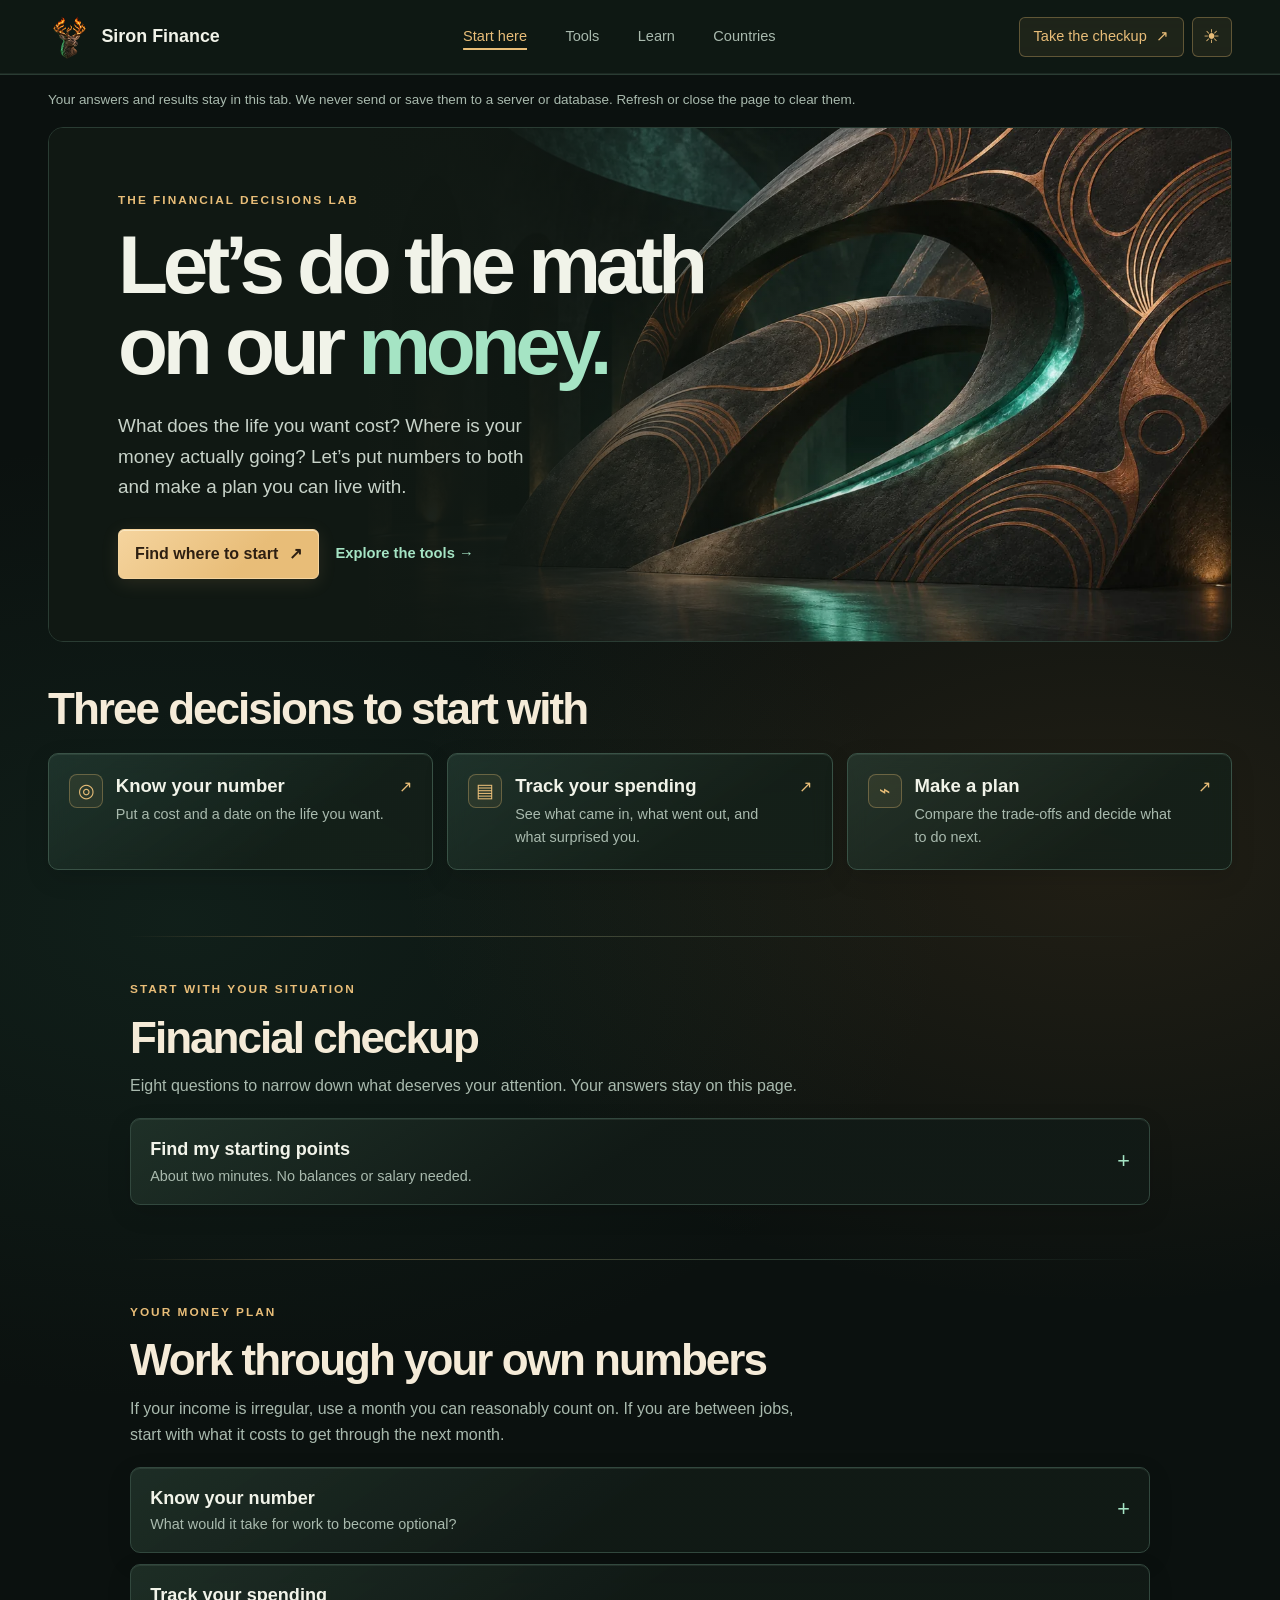
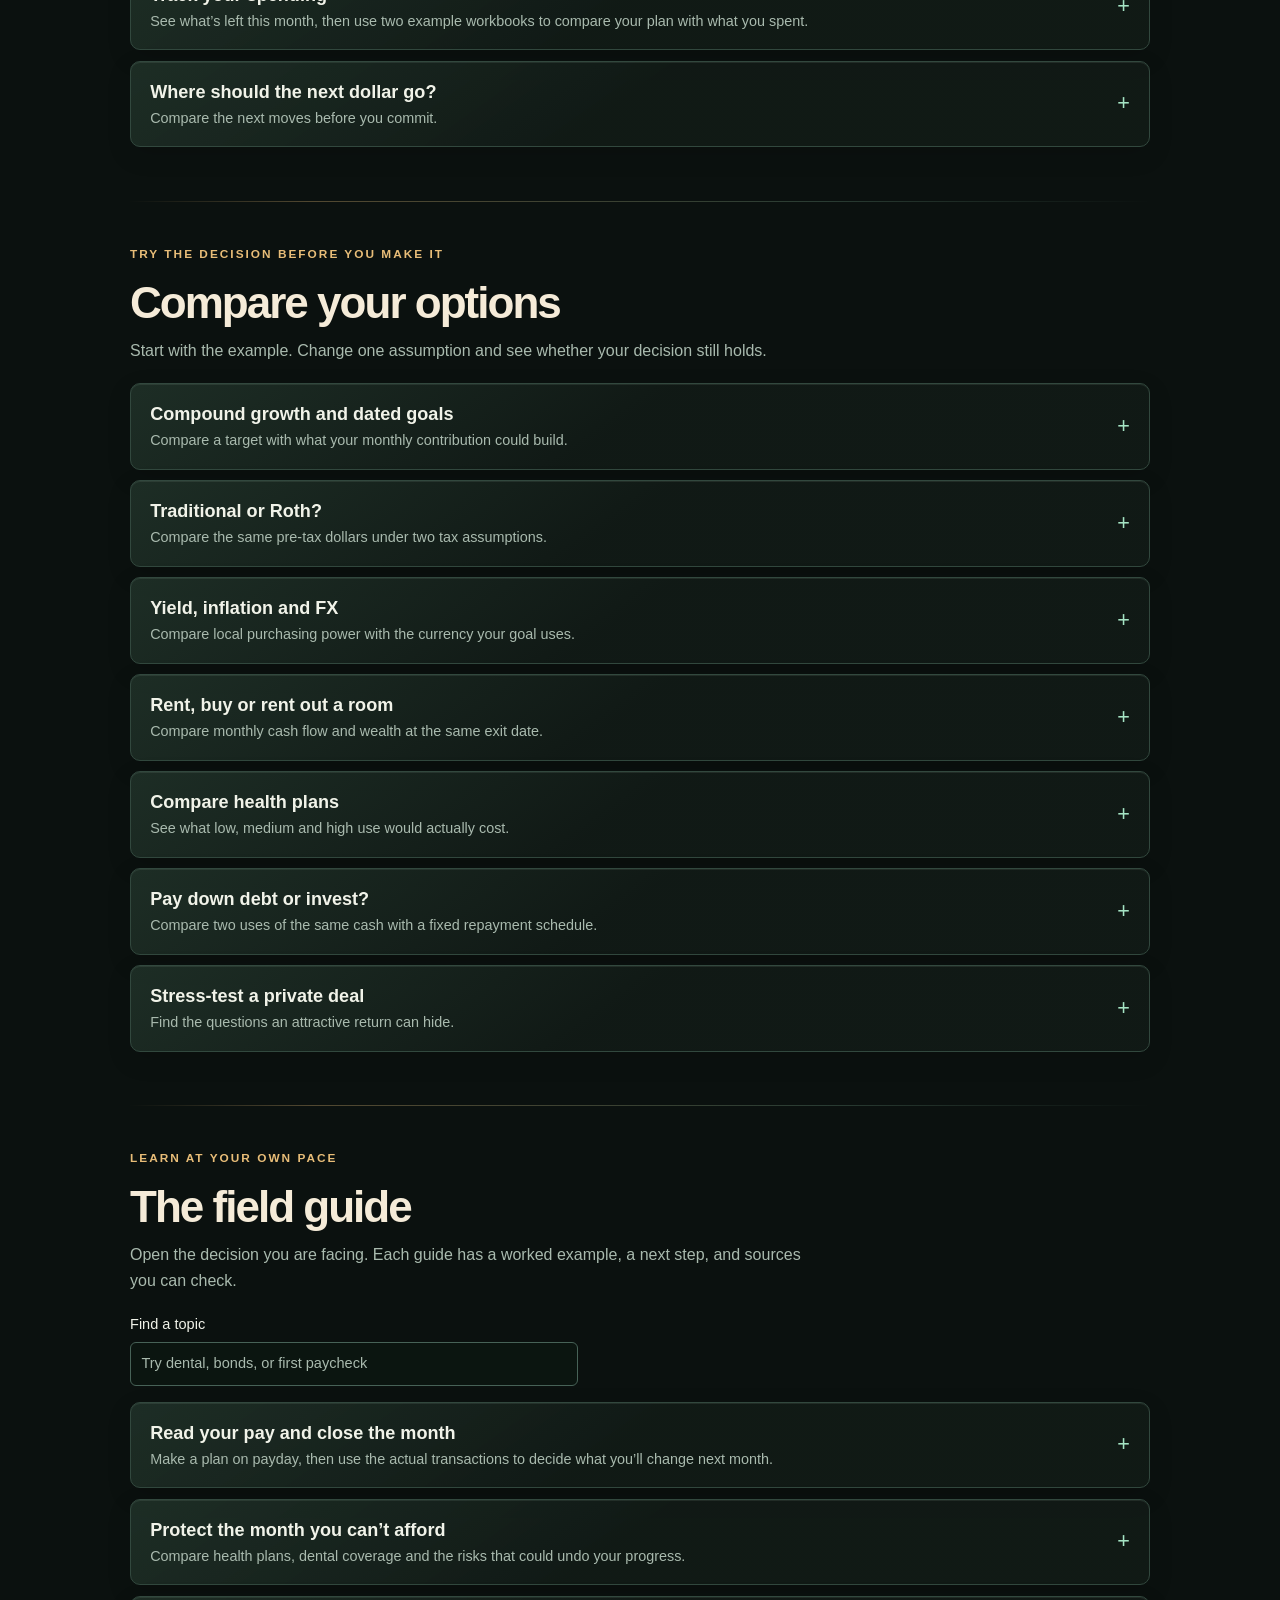
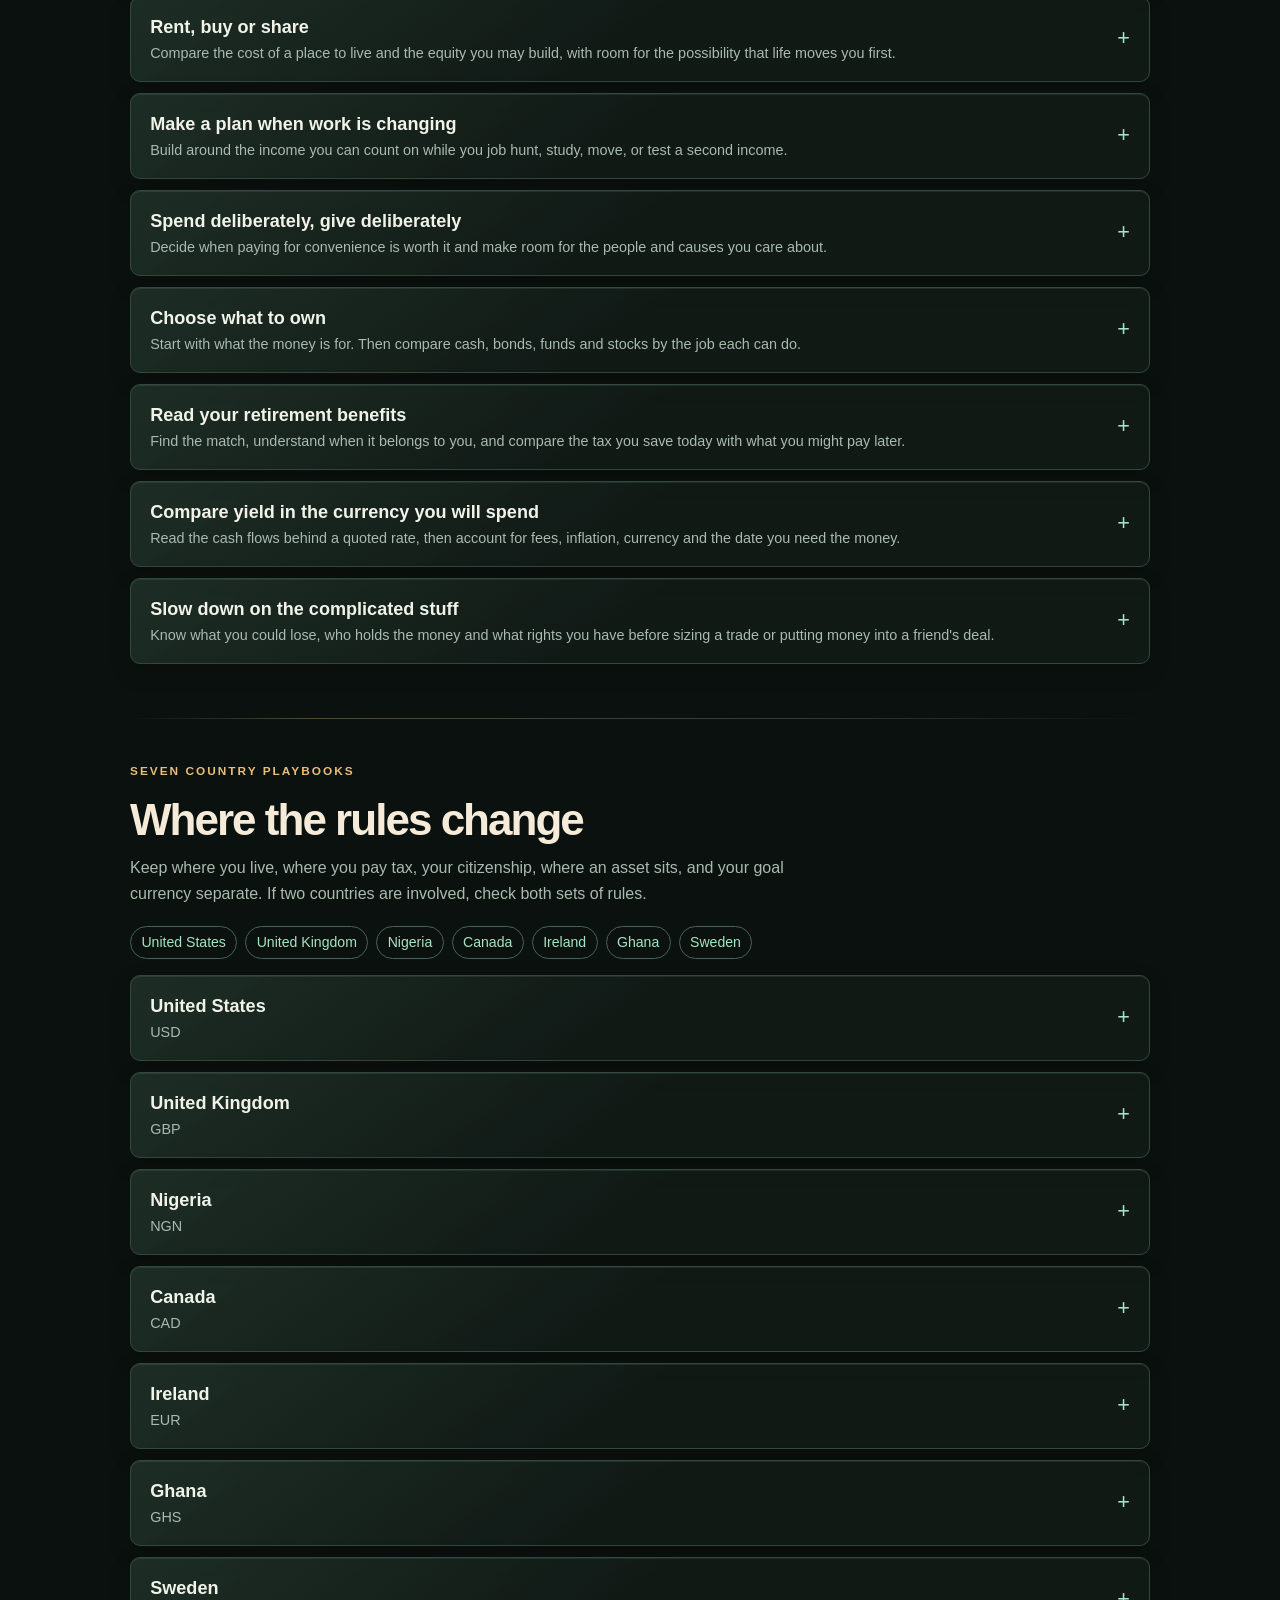
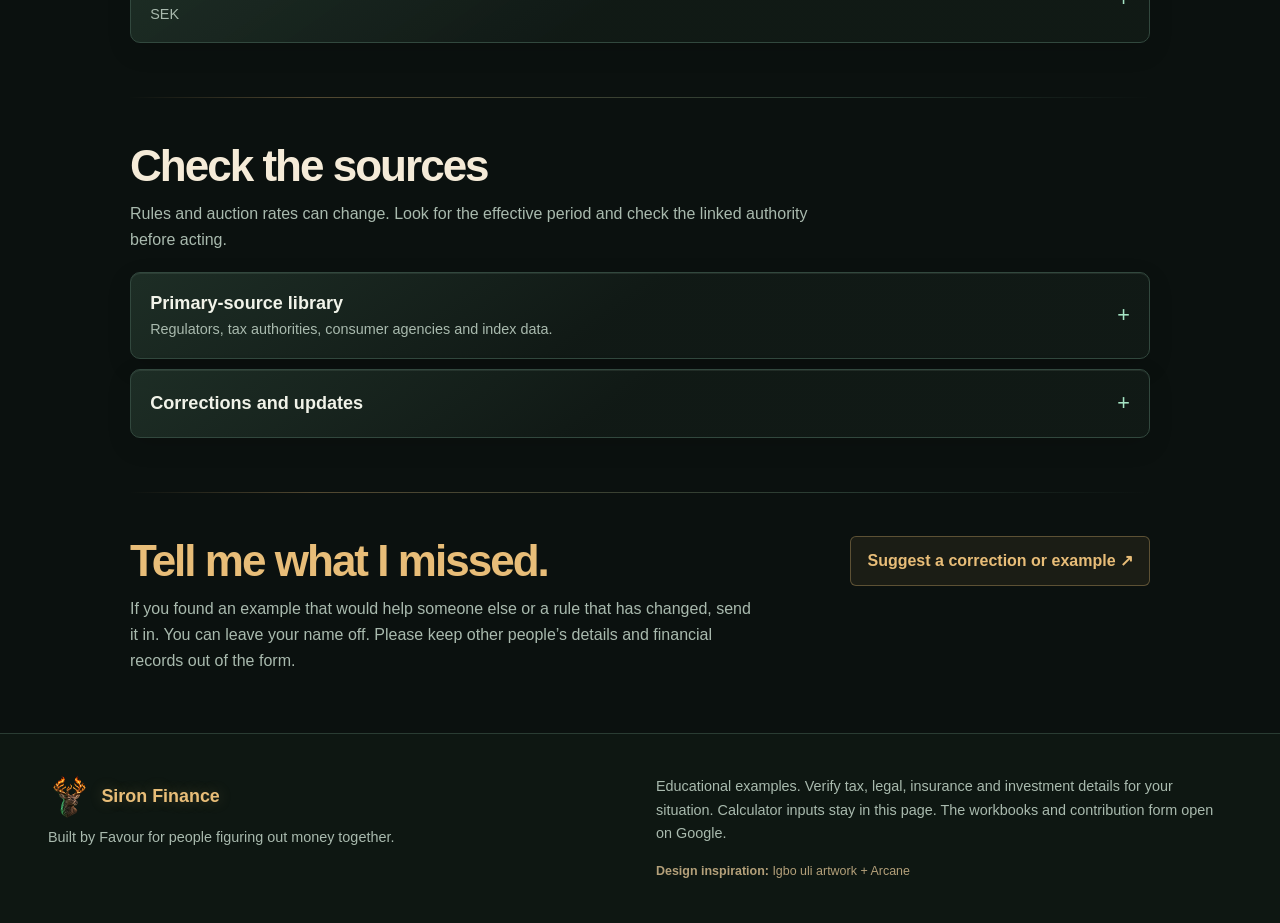
==== commit ebf149dd: "Combine spending calculator and monthly close" ====
--- a/index.html
+++ b/index.html
@@ -9,8 +9,8 @@
   <meta http-equiv="Content-Security-Policy" content="form-action 'none'">
   <title>Siron Finance</title>
   <link rel="icon" href="assets/siron-deer.png?v=fire" type="image/png">
-  <link rel="stylesheet" href="assets/site.css?v=quick-estimate">
-  <script type="module" src="scripts/app.mjs?v=quick-estimate"></script>
+  <link rel="stylesheet" href="assets/site.css?v=spending-workbooks">
+  <script type="module" src="scripts/app.mjs?v=return-scenarios"></script>
 </head>
 <body>
   <a class="skip" href="#main">Skip to content</a>
@@ -72,11 +72,12 @@
         <div class="result" role="status" aria-live="polite" hidden></div>
       </form>
       <ul class="source-links"><li><a href="https://www.investor.gov/financial-tools-calculators/calculators/compound-interest-calculator">Investor.gov compound calculator</a></li></ul>
-    </div>
-  </details>
-          <details id="budget" class="disclosure calculator"><summary><span><strong>Track your spending</strong><small>Get the cash picture, then do one monthly close.</small></span></summary>
-    <div class="detail-body">
-      <p class="example">Use the simulated Queens analyst as a starting point. Essentials were 70 over plan and flexible spending was 160 over plan, including a 35 renewal. The month came in 230 short. Check the renewal first, then decide which other differences belong in next month’s plan.</p>
+      
+    </div>
+  </details>
+          <details id="budget" class="disclosure calculator"><summary><span><strong>Track your spending</strong><small>See what’s left this month, then use two example workbooks to compare your plan with what you spent.</small></span></summary>
+    <div class="detail-body">
+      <p class="example">Start with the example numbers from the Queens analyst’s month, or enter your own. After you calculate, try the worked example below to see how to spot a shortfall and adjust next month’s plan.</p>
       <form data-tool="budget" autocomplete="off" inert>
         <div class="currency-row"><label>Currency<select name="currency"><option selected>USD</option><option>GBP</option><option>NGN</option><option>CAD</option><option>EUR</option><option>GHS</option><option>SEK</option></select></label></div>
         <div class="field-grid"><div class="field"><label>Monthly take-home cash<input type="number" name="net" value="5900" min="0" max="1000000000" step="any" required></label></div><div class="field"><label>Monthly gross cash pay (optional)<input type="number" name="gross" value="8750" min="0" max="1000000000" step="any"></label></div><div class="field"><label>Monthly essentials, excluding debt<input type="number" name="essentials" value="3220" min="0" max="1000000000" step="any" required></label></div><div class="field"><label>Monthly minimum debt payments<input type="number" name="debt" value="250" min="0" max="1000000000" step="any" required></label></div><div class="field"><label>Monthly flexible spending and giving<input type="number" name="flex" value="1010" min="0" max="1000000000" step="any" required></label></div><div class="field"><label>Monthly sinking funds<input type="number" name="sinking" value="450" min="0" max="1000000000" step="any" required></label></div><div class="field"><label>Monthly contributions to savings or investments<input type="number" name="saving" value="1200" min="0" max="1000000000" step="any" required></label></div><div class="field"><label>Accessible emergency cash<input type="number" name="reserve" value="6940" min="0" max="10000000000" step="any" required></label></div><div class="field"><label>Total assets<input type="number" name="assets" value="20000" min="0" max="10000000000" step="any" required></label></div><div class="field"><label>Total debts<input type="number" name="liabilities" value="5800" min="0" max="10000000000" step="any" required></label></div></div>
@@ -86,15 +87,14 @@
         <div class="result" role="status" aria-live="polite" hidden></div>
       </form>
       <ul class="source-links"><li><a href="https://www.consumerfinance.gov/consumer-tools/educator-tools/your-money-your-goals/toolkit/">CFPB budgeting tools</a></li></ul>
-    </div>
-  </details>
-          <details class="disclosure" id="workbook-downloads"><summary><span><strong>Close the month with the Queens analyst</strong><small>One simulated month, two example workbooks.</small></span></summary>
-            <div class="detail-body">
-              <p>In this simplified month, the analyst brought home $5,900. Essentials went $70 over plan and flexible spending went $160 over, including a $35 renewal. With the other contributions unchanged, that left a $230 shortfall. Check what changed before deciding how much to budget next month.</p>
-              <p>Open the plan and the tracker side by side. Compare the same categories, check the recurring charges, then pick one change for next month. To use a workbook yourself, open it in Google Sheets and use its File menu to download or make a copy if those options are available.</p>
-              <div class="pair"><div><h3>Budget Plan</h3><p>Set up the month before it starts. See bills, sinking funds and the balance check.</p><a href="https://docs.google.com/spreadsheets/d/1HZ5oRAuRXGLiZka0oBGBs3Qp3CnhB0Yj/edit">View example workbook ↗</a></div><div><h3>Money Tracker</h3><p>Review actual transactions and close the month against the plan.</p><a href="https://docs.google.com/spreadsheets/d/1t594T6lwqyOv3KySH2DVYlxNZ8AT2GXO/edit">View example workbook ↗</a></div></div>
-            </div>
-          </details>
+      <section class="monthly-close" id="workbook-downloads" aria-labelledby="monthly-close-title">
+  <h3 id="monthly-close-title">Close the month with the Queens analyst</h3>
+  <p>In this simplified month, the analyst brought home $5,900. Essentials went $70 over plan and flexible spending went $160 over, including a $35 renewal. With the other contributions unchanged, that left a $230 shortfall.</p>
+  <p>Open the plan and the tracker side by side. Compare the same categories, check the recurring charges, then pick one change for next month. To use a workbook yourself, open it in Google Sheets and use its File menu to download or make a copy if those options are available.</p>
+  <div class="pair"><div><h4>Budget Plan</h4><p>Set up the month before it starts. See bills, sinking funds and the balance check.</p><a href="https://docs.google.com/spreadsheets/d/1HZ5oRAuRXGLiZka0oBGBs3Qp3CnhB0Yj/edit">View example workbook ↗</a></div><div><h4>Money Tracker</h4><p>Review actual transactions and close the month against the plan.</p><a href="https://docs.google.com/spreadsheets/d/1t594T6lwqyOv3KySH2DVYlxNZ8AT2GXO/edit">View example workbook ↗</a></div></div>
+</section>
+    </div>
+  </details>
           <details class="disclosure" id="next-dollar"><summary><span><strong>Where should the next dollar go?</strong><small>Compare the next moves before you commit.</small></span></summary>
             <div class="detail-body"><form id="next-form" autocomplete="off" inert>
               <div class="field-grid">
@@ -121,6 +121,7 @@
         <div class="result" role="status" aria-live="polite" hidden></div>
       </form>
       <ul class="source-links"><li><a href="https://www.investor.gov/introduction-investing/general-resources/news-alerts/alerts-bulletins/investor-bulletins/updated">SEC investment fees bulletin</a></li></ul>
+      
     </div>
   </details>
 <details id="wrappers" class="disclosure calculator"><summary><span><strong>Traditional or Roth?</strong><small>Compare the same pre-tax dollars under two tax assumptions.</small></span></summary>
@@ -135,6 +136,7 @@
         <div class="result" role="status" aria-live="polite" hidden></div>
       </form>
       <ul class="source-links"><li><a href="https://www.irs.gov/newsroom/401k-limit-increases-to-24500-for-2026-ira-limit-increases-to-7500">IRS retirement contribution limits</a></li></ul>
+      
     </div>
   </details>
 <span id="diaspora"></span><details id="fx" class="disclosure calculator"><summary><span><strong>Yield, inflation and FX</strong><small>Compare local purchasing power with the currency your goal uses.</small></span></summary>
@@ -149,6 +151,7 @@
         <div class="result" role="status" aria-live="polite" hidden></div>
       </form>
       <ul class="source-links"><li><a href="https://www.cbn.gov.ng/rates/exchratebycurrency.html">Central Bank of Nigeria FX reference</a></li><li><a href="https://remittanceprices.worldbank.org/">World Bank remittance prices</a></li></ul>
+      
     </div>
   </details>
 <details id="housing" class="disclosure calculator"><summary><span><strong>Rent, buy or rent out a room</strong><small>Compare monthly cash flow and wealth at the same exit date.</small></span></summary>
@@ -163,6 +166,7 @@
         <div class="result" role="status" aria-live="polite" hidden></div>
       </form>
       <ul class="source-links"><li><a href="https://www.consumerfinance.gov/owning-a-home/loan-estimate/">CFPB Loan Estimate explainer</a></li></ul>
+      
     </div>
   </details>
 <details id="insurance" class="disclosure calculator"><summary><span><strong>Compare health plans</strong><small>See what low, medium and high use would actually cost.</small></span></summary>
@@ -177,6 +181,7 @@
         <div class="result" role="status" aria-live="polite" hidden></div>
       </form>
       <ul class="source-links"><li><a href="https://www.healthcare.gov/choose-a-plan/your-total-costs/">HealthCare.gov annual cost guide</a></li></ul>
+      
     </div>
   </details>
 <details id="debt" class="disclosure calculator"><summary><span><strong>Pay down debt or invest?</strong><small>Compare two uses of the same cash with a fixed repayment schedule.</small></span></summary>
@@ -191,6 +196,7 @@
         <div class="result" role="status" aria-live="polite" hidden></div>
       </form>
       <ul class="source-links"><li><a href="https://www.consumerfinance.gov/ask-cfpb/how-does-paying-down-a-mortgage-work-en-1943/">CFPB on paying down principal</a></li></ul>
+      
     </div>
   </details>
           <details class="disclosure" id="diligence"><summary><span><strong>Stress-test a private deal</strong><small>Find the questions an attractive return can hide.</small></span></summary>
--- a/assets/site.css
+++ b/assets/site.css
@@ -132,6 +132,8 @@
 .example p, .action p { margin-bottom: .2rem; }
 .pair, .field-grid { display: grid; grid-template-columns: repeat(2, minmax(0, 1fr)); gap: .9rem 1.15rem; }
 .pair > div { background: var(--raised); padding: 1rem; border-radius: 7px; }
+.monthly-close { margin-top: 1.5rem; padding-top: 1.5rem; border-top: 1px solid var(--border); }
+.monthly-close h4 { margin-bottom: .65rem; }
 label { display: grid; align-content: start; gap: .3rem; color: var(--ink); font-size: .91rem; }
 input:not([type=checkbox]), select { border: 1px solid #476257; background: #0b1510; border-radius: 6px; min-width: 0; min-height: 44px; padding: .45rem .65rem; color: var(--ink); width: 100%; }
 input::placeholder { color: var(--muted); }
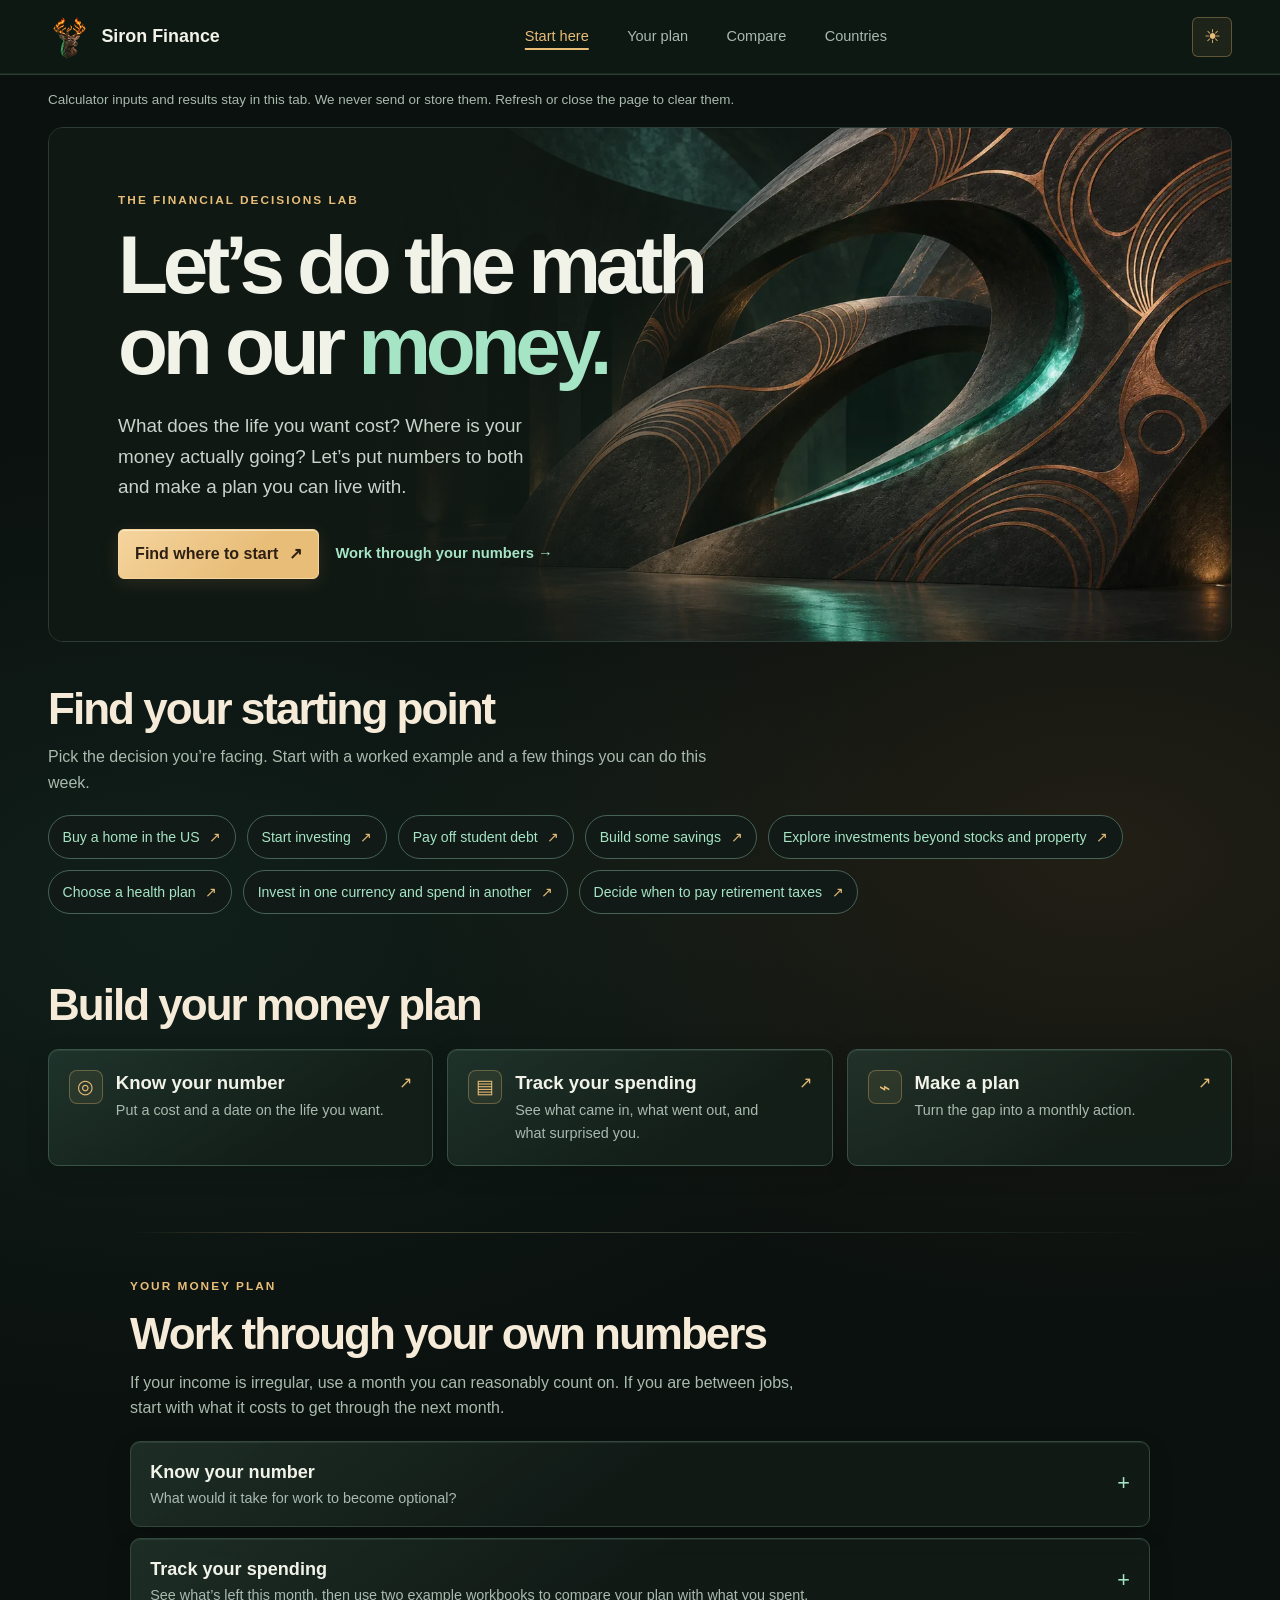
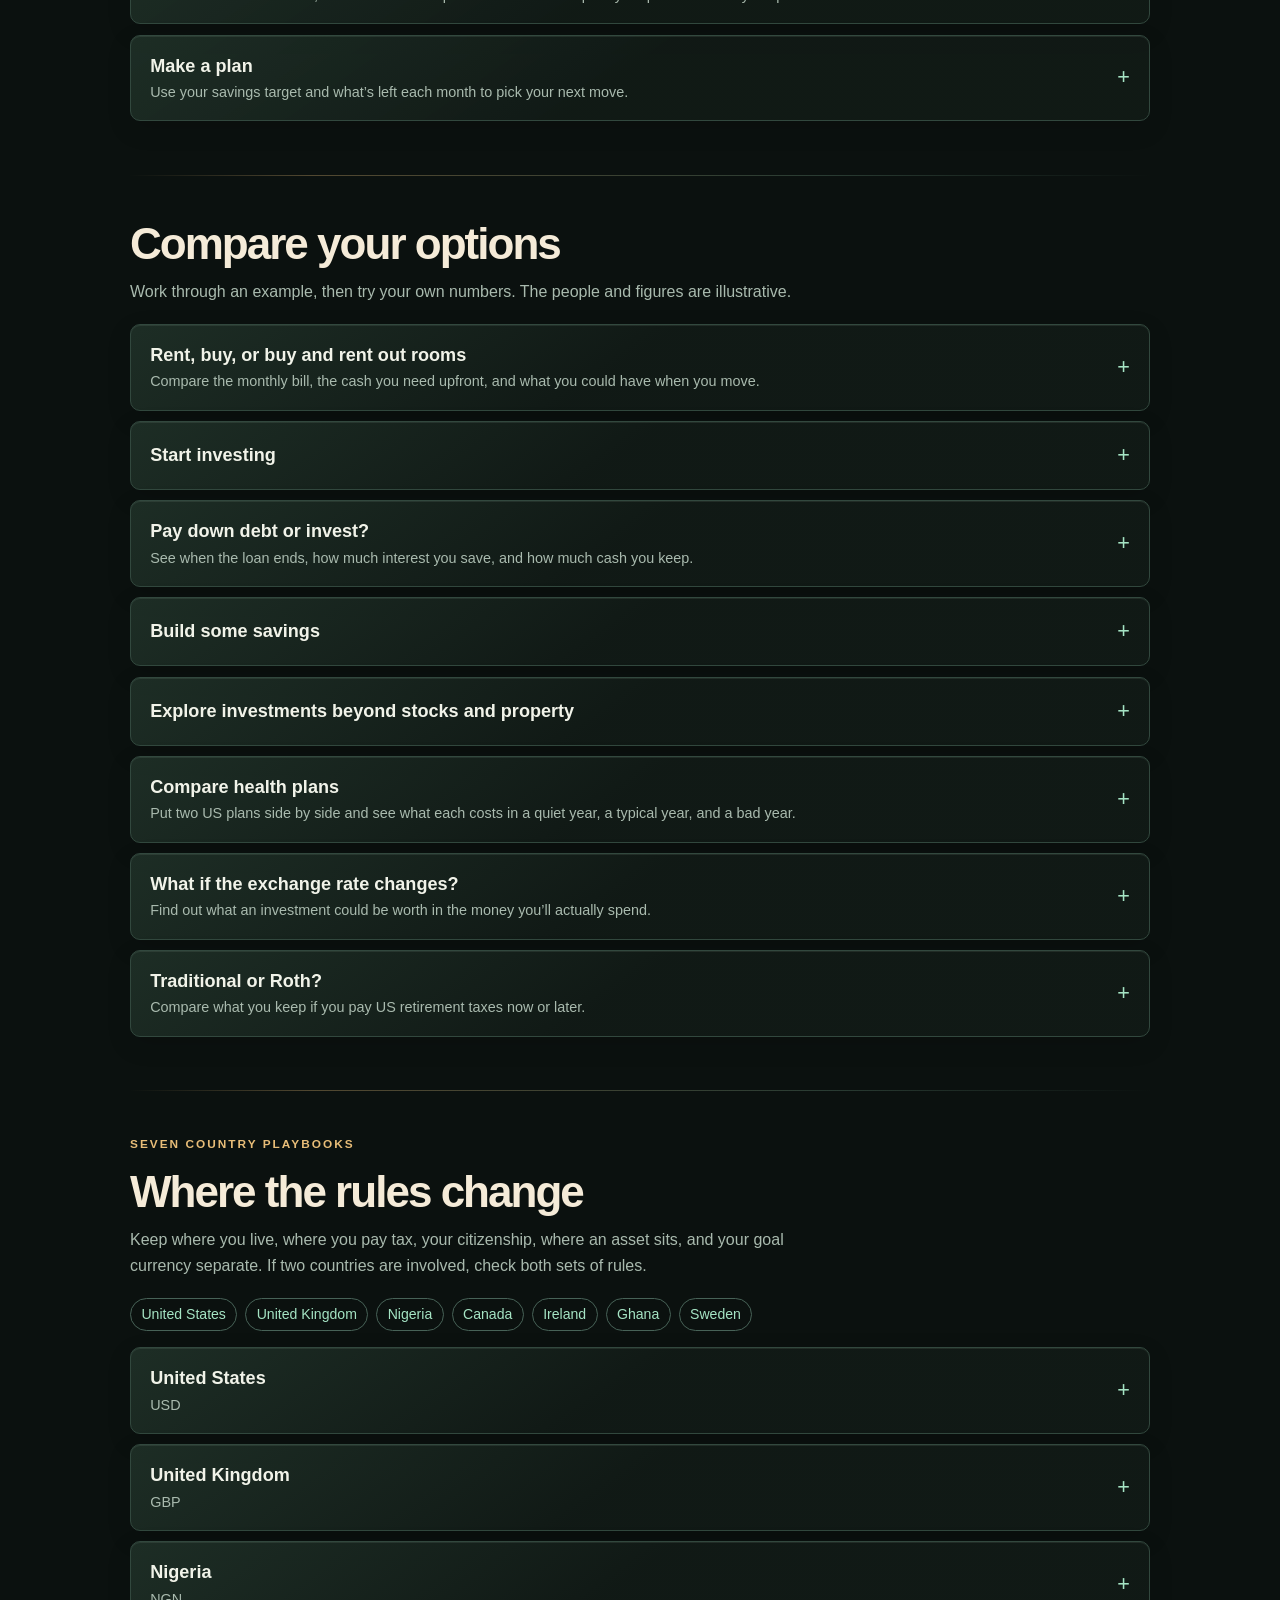
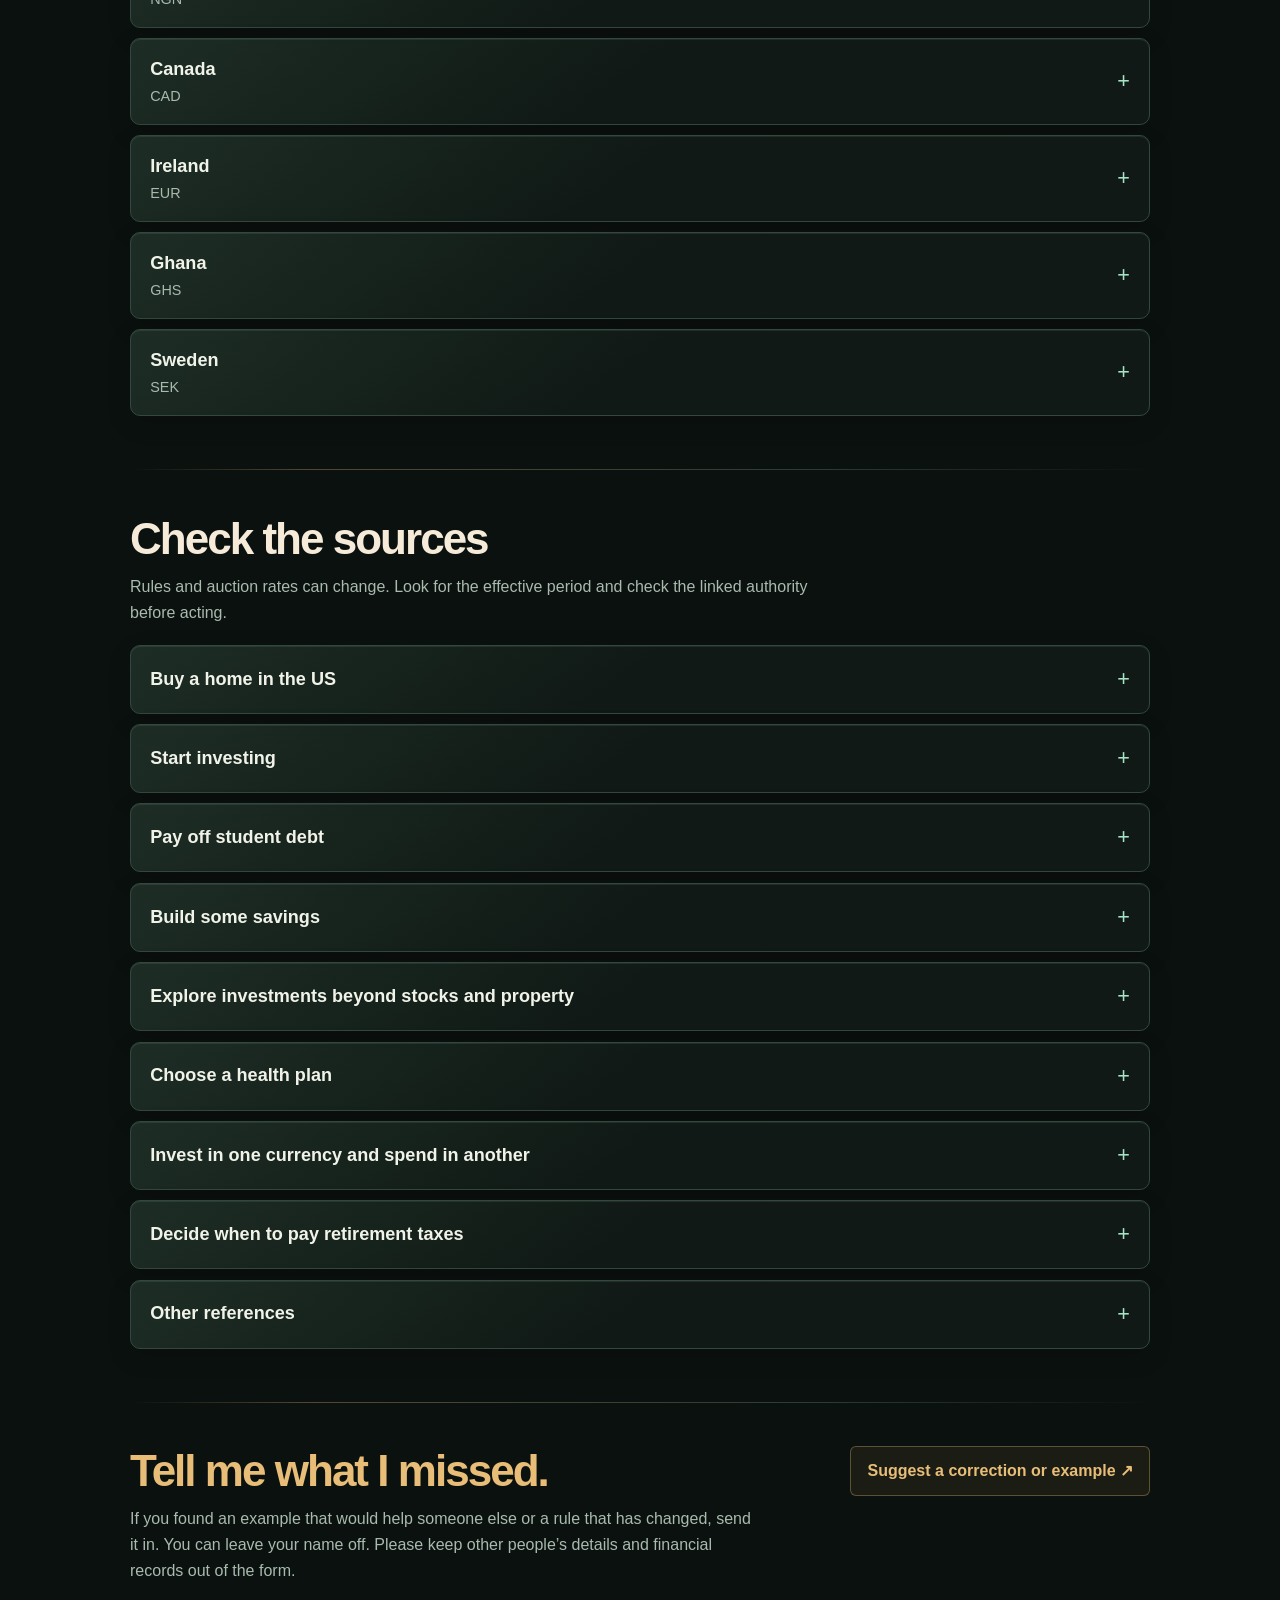
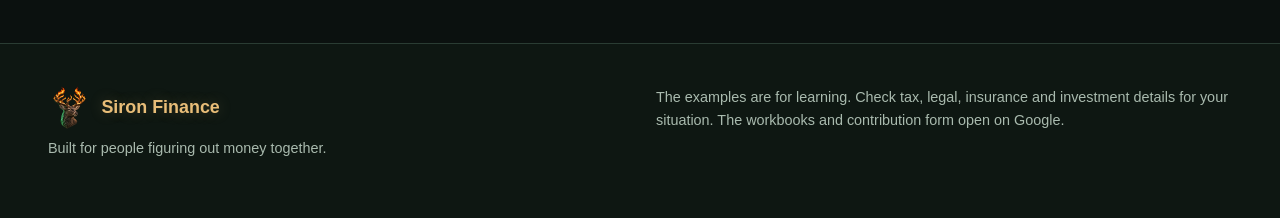
==== commit 1537e418: "Build the case-led Siron Finance first release" ====
--- a/index.html
+++ b/index.html
@@ -9,8 +9,8 @@
   <meta http-equiv="Content-Security-Policy" content="form-action 'none'">
   <title>Siron Finance</title>
   <link rel="icon" href="assets/siron-deer.png?v=fire" type="image/png">
-  <link rel="stylesheet" href="assets/site.css?v=spending-workbooks">
-  <script type="module" src="scripts/app.mjs?v=return-scenarios"></script>
+  <link rel="stylesheet" href="assets/site.css?v=first-release">
+  <script type="module" src="scripts/app.mjs?v=first-release"></script>
 </head>
 <body>
   <a class="skip" href="#main">Skip to content</a>
@@ -18,43 +18,39 @@
     <div class="wrap nav-row">
       <a href="#top" class="brand"><img class="brand-mark" src="assets/siron-deer.png?v=fire" alt="" width="43" height="43"> Siron Finance</a>
       <nav aria-label="Main navigation">
-        <a href="#start">Start here</a><a href="#tools">Tools</a><a href="#learn">Learn</a><a href="#countries">Countries</a>
+        <a href="#checkup">Start here</a><a href="#plan">Your plan</a><a href="#tools">Compare</a><a href="#countries">Countries</a>
       </nav>
       <div class="nav-controls">
-        <a class="nav-action" href="#checkup">Take the checkup <span aria-hidden="true">↗</span></a>
         <button class="theme-toggle" type="button" aria-label="Light mode" aria-pressed="false" hidden><span aria-hidden="true">☀</span></button>
       </div>
     </div>
   </header>
   <main id="main">
     <div class="wrap">
-      <noscript><p class="note">The guides and workbooks are available below. Enable JavaScript to use the calculators and checkup.</p></noscript>
-      <p class="privacy-note">Your answers and results stay in this tab. We never send or save them to a server or database. Refresh or close the page to clear them.</p>
+      <noscript><p class="note">Enable JavaScript to use the calculators.</p></noscript>
+      <p class="privacy-note">Calculator inputs and results stay in this tab. We never send or store them. Refresh or close the page to clear them.</p>
       <header class="hero" id="top">
         <img class="hero-image" src="assets/uli-atrium.webp" alt="" width="1280" height="853" fetchpriority="high">
         <div class="hero-copy">
           <p class="eyebrow">THE FINANCIAL DECISIONS LAB</p>
           <h1>Let’s do the math<br>on our <em>money.</em></h1>
           <p>What does the life you want cost? Where is your money actually going? Let’s put numbers to both and make a plan you can live with.</p>
-          <div class="hero-actions"><a class="button accent" href="#checkup">Find where to start <span aria-hidden="true">↗</span></a><a class="text-action" href="#tools">Explore the tools <span aria-hidden="true">→</span></a></div>
+          <div class="hero-actions"><a class="button accent" href="#checkup">Find where to start <span aria-hidden="true">↗</span></a><a class="text-action" href="#goal">Work through your numbers <span aria-hidden="true">→</span></a></div>
         </div>
       </header>
-      <section id="start" class="journey" aria-labelledby="start-title">
-        <div class="section-heading"><h2 id="start-title">Three decisions to start with</h2></div>
+      <section id="checkup" class="journey" aria-labelledby="start-title">
+        <div class="section-heading"><h2 id="start-title">Find your starting point</h2><p>Pick the decision you’re facing. Start with a worked example and a few things you can do this week.</p></div>
+        <div class="chips starting-points"><a class="chip" href="#housing">Buy a home in the US <span aria-hidden="true">↗</span></a><a class="chip" href="#learn-investing-foundations">Start investing <span aria-hidden="true">↗</span></a><a class="chip" href="#debt">Pay off student debt <span aria-hidden="true">↗</span></a><a class="chip" href="#learn-cash-flow">Build some savings <span aria-hidden="true">↗</span></a><a class="chip" href="#alternatives">Explore investments beyond stocks and property <span aria-hidden="true">↗</span></a><a class="chip" href="#insurance">Choose a health plan <span aria-hidden="true">↗</span></a><a class="chip" href="#fx">Invest in one currency and spend in another <span aria-hidden="true">↗</span></a><a class="chip" href="#wrappers">Decide when to pay retirement taxes <span aria-hidden="true">↗</span></a></div>
+      </section>
+      <section id="start" class="journey" aria-labelledby="numbers-title">
+        <div class="section-heading"><h2 id="numbers-title">Build your money plan</h2></div>
         <div class="triptych">
           <a class="route-card" href="#goal"><span class="route-symbol" aria-hidden="true">◎</span><div><h3>Know your number</h3><p>Put a cost and a date on the life you want.</p></div><span aria-hidden="true">↗</span></a>
           <a class="route-card" href="#budget"><span class="route-symbol" aria-hidden="true">▤</span><div><h3>Track your spending</h3><p>See what came in, what went out, and what surprised you.</p></div><span aria-hidden="true">↗</span></a>
-          <a class="route-card" href="#plan"><span class="route-symbol" aria-hidden="true">⌁</span><div><h3>Make a plan</h3><p>Compare the trade-offs and decide what to do next.</p></div><span aria-hidden="true">↗</span></a>
+          <a class="route-card" href="#next-dollar"><span class="route-symbol" aria-hidden="true">⌁</span><div><h3>Make a plan</h3><p>Turn the gap into a monthly action.</p></div><span aria-hidden="true">↗</span></a>
         </div>
       </section>
       <div class="content-stack">
-        <section id="checkup" class="module" aria-labelledby="checkup-title">
-          <div class="section-heading"><p class="eyebrow">START WITH YOUR SITUATION</p><h2 id="checkup-title">Financial checkup</h2><p>Eight questions to narrow down what deserves your attention. Your answers stay on this page.</p></div>
-          <details class="disclosure"><summary><span><strong>Find my starting points</strong><small>About two minutes. No balances or salary needed.</small></span></summary><div class="detail-body">
-            <form id="checkup-form" autocomplete="off" inert><div class="field-grid"><label>Where do you live?<select name="live" required><option value="">Choose an answer</option><option value="us">United States</option><option value="uk">United Kingdom</option><option value="ng">Nigeria</option><option value="ca">Canada</option><option value="ie">Ireland</option><option value="gh">Ghana</option><option value="se">Sweden</option><option value="other">Somewhere else</option></select></label><label>Where do you understand yourself to be tax resident?<select name="tax" required><option value="">Choose an answer</option><option value="same">Same country</option><option value="other">Another country</option><option value="uncertain">Multiple places or unsure</option></select></label><label>What currency is your next big goal in?<select name="currency" required><option value="">Choose an answer</option><option value="same">My day-to-day currency</option><option value="other">A different currency</option><option value="uncertain">Several currencies or undecided</option></select></label><label>What does income look like right now?<select name="work" required><option value="">Choose an answer</option><option value="stable">Regular pay</option><option value="variable">Variable or self-employed</option><option value="student">Studying or between jobs</option></select></label><label>Which decision is closest, and when?<select name="goal" required><option value="">Choose an answer</option><option value="budget">Make the next few months work</option><option value="goal">Fund something in one to five years</option><option value="housing">Make a housing decision</option><option value="compound">Invest for a longer goal</option><option value="insurance">Review my protection</option></select></label><label>How much essential spending could your accessible cash cover?<select name="reserve" required><option value="">Choose an answer</option><option value="low">Under one month</option><option value="some">One to three months</option><option value="more">Over three months</option><option value="uncertain">I have not worked it out</option></select></label><label>Which constraint needs attention first?<select name="obligation" required><option value="">Choose an answer</option><option value="debt">High-cost debt</option><option value="match">Employer match or benefits</option><option value="family">Dependants or family support</option><option value="none">None of these or unsure</option></select></label><label>When might you need the money you are thinking of investing?<select name="risk" required><option value="">Choose an answer</option><option value="soon">Within three years</option><option value="later">Longer than three years</option><option value="unsure">My plans could change</option></select></label></div>
-<div class="form-actions"><button type="submit" class="button">Show my starting points</button><button type="reset" class="button secondary">Reset</button></div><div class="result" role="status" aria-live="polite" hidden></div></form>
-          </div></details>
-        </section>
         <section class="module" id="plan" aria-labelledby="plan-title">
           <div class="section-heading"><p class="eyebrow">YOUR MONEY PLAN</p><h2 id="plan-title">Work through your own numbers</h2><p>If your income is irregular, use a month you can reasonably count on. If you are between jobs, start with what it costs to get through the next month.</p></div>
           <details id="goal" class="disclosure calculator"><summary><span><strong>Know your number</strong><small>What would it take for work to become optional?</small></span></summary>
@@ -62,356 +58,689 @@
       <p class="example">What would it take to make work a choice? Try the example numbers, then swap in your own.</p>
       <form data-tool="goal" autocomplete="off" inert>
         <div class="currency-row"><label>Currency<select name="currency"><option selected>USD</option><option>GBP</option><option>NGN</option><option>CAD</option><option>EUR</option><option>GHS</option><option>SEK</option></select></label></div>
-        <div class="field-grid"><div class="field"><label>How old are you now?<input type="number" name="age" value="23" min="18" max="99" step="1" required></label></div><div class="field"><label>When would you like work to be optional? (age)<input type="number" name="stopAge" value="40" min="19" max="124" step="1" required></label></div><div class="field"><label>How old might you live to?<input type="number" name="endAge" value="100" min="20" max="125" step="1" required aria-describedby="hint-endAge"></label><small class="field-hint" id="hint-endAge">Pick an age you want your money to last through. Example: 100.</small></div><div class="field"><label>What does a year of your life cost today?<input type="number" name="spending" value="48000" min="0" max="10000000000" step="any" required></label></div><div class="field"><label>How much have you already saved for this?<input type="number" name="start" value="10000" min="0" max="10000000000" step="any" required></label></div><div class="field"><label>How much are you putting away each month?<input type="number" name="monthly" value="650" min="0" max="1000000000" step="any" required></label></div></div>
+        <div class="field-grid"><div class="field">
+    <label for="goal-field-age">How old are you now?</label>
+    <input type="number" id="goal-field-age" name="age" value="23" min="18" max="99" step="1" required>
+    
+  </div><div class="field">
+    <label for="goal-field-stopAge">When would you like work to be optional? (age)</label>
+    <input type="number" id="goal-field-stopAge" name="stopAge" value="40" min="19" max="124" step="1" required>
+    
+  </div><div class="field">
+    <label for="goal-field-endAge">How old might you live to?</label>
+    <input type="number" id="goal-field-endAge" name="endAge" value="100" min="20" max="125" step="1" required aria-describedby="goal-hint-endAge">
+    <button type="button" class="metric-help field-help" aria-expanded="false" aria-controls="goal-hint-endAge" aria-describedby="goal-hint-endAge" aria-label="Explain How old might you live to?">?</button>
+    <small id="goal-hint-endAge" class="metric-description" hidden>Pick an age you want your money to last through. Example: 100.</small>
+  </div><div class="field">
+    <label for="goal-field-spending">What does a year of your life cost today?</label>
+    <input type="number" id="goal-field-spending" name="spending" value="48000" min="0" max="10000000000" step="any" required>
+    
+  </div><div class="field">
+    <label for="goal-field-start">How much have you already saved for this?</label>
+    <input type="number" id="goal-field-start" name="start" value="10000" min="0" max="10000000000" step="any" required>
+    
+  </div><div class="field">
+    <label for="goal-field-monthly">How much are you putting away each month?</label>
+    <input type="number" id="goal-field-monthly" name="monthly" value="650" min="0" max="1000000000" step="any" required>
+    
+  </div></div>
+        
         <p class="note" data-quick-note>The quick estimate uses 7% yearly growth, 3% inflation, and a 0.25% annual fee. It leaves out taxes, other income, and extra expenses.</p>
         <details class="advanced" data-advanced><summary>Fine-tune the estimate</summary>
-          <fieldset disabled aria-label="Advanced assumptions"><div class="field-grid"><div class="field"><label>Yearly tax you expect to pay on withdrawals<input type="number" name="tax" value="0" min="0" max="10000000000" step="any" required></label></div><div class="field"><label>Yearly income you can count on after work<input type="number" name="otherIncome" value="0" min="0" max="10000000000" step="any" required></label></div><div class="field"><label>Extra spending per year right after work<input type="number" name="phaseCost" value="0" min="0" max="10000000000" step="Think childcare, family support, or other temporary expenses." required></label></div><div class="field"><label>How many years will those extra costs last?<input type="number" name="phaseYears" value="0" min="0" max="100" step="1" required></label></div><div class="field"><label>How much might your investments grow each year? (%)<input type="number" name="returnRate" value="7" min="-20" max="35" step="any" required></label></div><div class="field"><label>How much might prices rise each year? (%)<input type="number" name="inflation" value="3" min="-5" max="50" step="any" required></label></div><div class="field"><label>What do you pay in investment fees each year? (%)<input type="number" name="fee" value="0.25" min="0" max="10" step="any" required></label></div></div></fieldset>
+          <fieldset disabled aria-label="Advanced assumptions"><div class="field-grid"><div class="field">
+    <label for="goal-field-tax">Yearly tax you expect to pay on withdrawals</label>
+    <input type="number" id="goal-field-tax" name="tax" value="0" min="0" max="10000000000" step="any" required>
+    
+  </div><div class="field">
+    <label for="goal-field-otherIncome">Yearly income you can count on after work</label>
+    <input type="number" id="goal-field-otherIncome" name="otherIncome" value="0" min="0" max="10000000000" step="any" required>
+    
+  </div><div class="field">
+    <label for="goal-field-phaseCost">Extra spending per year right after work</label>
+    <input type="number" id="goal-field-phaseCost" name="phaseCost" value="0" min="0" max="10000000000" step="Think childcare, family support, or other temporary expenses." required>
+    
+  </div><div class="field">
+    <label for="goal-field-phaseYears">How many years will those extra costs last?</label>
+    <input type="number" id="goal-field-phaseYears" name="phaseYears" value="0" min="0" max="100" step="1" required>
+    
+  </div><div class="field">
+    <label for="goal-field-returnRate">How much might your investments grow each year? (%)</label>
+    <input type="number" id="goal-field-returnRate" name="returnRate" value="7" min="-20" max="35" step="any" required>
+    
+  </div><div class="field">
+    <label for="goal-field-inflation">How much might prices rise each year? (%)</label>
+    <input type="number" id="goal-field-inflation" name="inflation" value="3" min="-5" max="50" step="any" required>
+    
+  </div><div class="field">
+    <label for="goal-field-fee">What do you pay in investment fees each year? (%)</label>
+    <input type="number" id="goal-field-fee" name="fee" value="0.25" min="0" max="10" step="any" required>
+    
+  </div></div></fieldset>
         </details>
         <p class="note">The estimate uses today’s prices. It assumes your savings rise with inflation, with deposits at the end of each month and withdrawals at the end of each year. Extra costs start in your first year after work.</p>
         <div class="form-actions"><button class="button" type="submit">Calculate</button><button class="button secondary" type="reset">Reset example</button></div>
         <div class="result" role="status" aria-live="polite" hidden></div>
       </form>
-      <ul class="source-links"><li><a href="https://www.investor.gov/financial-tools-calculators/calculators/compound-interest-calculator">Investor.gov compound calculator</a></li></ul>
+      
       
     </div>
   </details>
           <details id="budget" class="disclosure calculator"><summary><span><strong>Track your spending</strong><small>See what’s left this month, then use two example workbooks to compare your plan with what you spent.</small></span></summary>
     <div class="detail-body">
-      <p class="example">Start with the example numbers from the Queens analyst’s month, or enter your own. After you calculate, try the worked example below to see how to spot a shortfall and adjust next month’s plan.</p>
+      <div class="example"><strong>Close the month with the Queens analyst</strong>
+  <p>The analyst took home $5,900. Essentials ran $70 over plan and flexible spending ran $160 over, including a $35 renewal. Keeping the planned savings left a $230 shortfall. Use those numbers below, then compare the budget plan and tracker to decide what to change next month.</p>
+</div>
       <form data-tool="budget" autocomplete="off" inert>
         <div class="currency-row"><label>Currency<select name="currency"><option selected>USD</option><option>GBP</option><option>NGN</option><option>CAD</option><option>EUR</option><option>GHS</option><option>SEK</option></select></label></div>
-        <div class="field-grid"><div class="field"><label>Monthly take-home cash<input type="number" name="net" value="5900" min="0" max="1000000000" step="any" required></label></div><div class="field"><label>Monthly gross cash pay (optional)<input type="number" name="gross" value="8750" min="0" max="1000000000" step="any"></label></div><div class="field"><label>Monthly essentials, excluding debt<input type="number" name="essentials" value="3220" min="0" max="1000000000" step="any" required></label></div><div class="field"><label>Monthly minimum debt payments<input type="number" name="debt" value="250" min="0" max="1000000000" step="any" required></label></div><div class="field"><label>Monthly flexible spending and giving<input type="number" name="flex" value="1010" min="0" max="1000000000" step="any" required></label></div><div class="field"><label>Monthly sinking funds<input type="number" name="sinking" value="450" min="0" max="1000000000" step="any" required></label></div><div class="field"><label>Monthly contributions to savings or investments<input type="number" name="saving" value="1200" min="0" max="1000000000" step="any" required></label></div><div class="field"><label>Accessible emergency cash<input type="number" name="reserve" value="6940" min="0" max="10000000000" step="any" required></label></div><div class="field"><label>Total assets<input type="number" name="assets" value="20000" min="0" max="10000000000" step="any" required></label></div><div class="field"><label>Total debts<input type="number" name="liabilities" value="5800" min="0" max="10000000000" step="any" required></label></div></div>
-        
-        <p class="note">Enter recurring take-home cash. Review bonuses and vested shares separately. Enter minimum debt payments once, outside essentials. For a foreign-currency goal, convert amounts into one currency before combining them.</p>
+        <div class="field-grid"><div class="field">
+    <label for="budget-field-net">Money you bring home each month</label>
+    <input type="number" id="budget-field-net" name="net" value="5900" min="0" max="1000000000" step="any" required>
+    
+  </div><div class="field">
+    <label for="budget-field-gross">Monthly pay before deductions (optional)</label>
+    <input type="number" id="budget-field-gross" name="gross" value="8750" min="0" max="1000000000" step="any">
+    
+  </div><div class="field">
+    <label for="budget-field-essentials">Monthly must-pay bills, before debt payments</label>
+    <input type="number" id="budget-field-essentials" name="essentials" value="3220" min="0" max="1000000000" step="any" required>
+    
+  </div><div class="field">
+    <label for="budget-field-debt">Monthly minimum debt payments</label>
+    <input type="number" id="budget-field-debt" name="debt" value="250" min="0" max="1000000000" step="any" required>
+    
+  </div><div class="field">
+    <label for="budget-field-flex">Monthly flexible spending and giving</label>
+    <input type="number" id="budget-field-flex" name="flex" value="1010" min="0" max="1000000000" step="any" required>
+    
+  </div><div class="field">
+    <label for="budget-field-sinking">Money set aside for future bills each month</label>
+    <input type="number" id="budget-field-sinking" name="sinking" value="450" min="0" max="1000000000" step="any" required>
+    
+  </div><div class="field">
+    <label for="budget-field-saving">Monthly contributions to savings or investments</label>
+    <input type="number" id="budget-field-saving" name="saving" value="1200" min="0" max="1000000000" step="any" required>
+    
+  </div><div class="field">
+    <label for="budget-field-reserve">Emergency money you can use today</label>
+    <input type="number" id="budget-field-reserve" name="reserve" value="6940" min="0" max="10000000000" step="any" required>
+    
+  </div><div class="field">
+    <label for="budget-field-assets">Total assets</label>
+    <input type="number" id="budget-field-assets" name="assets" value="20000" min="0" max="10000000000" step="any" required>
+    
+  </div><div class="field">
+    <label for="budget-field-liabilities">Total debts</label>
+    <input type="number" id="budget-field-liabilities" name="liabilities" value="5800" min="0" max="10000000000" step="any" required>
+    
+  </div></div>
+        
+        
+        <p class="note">Use your regular take-home pay. Count each bill once. If you spend in several currencies, convert everything to the same one first.</p>
         <div class="form-actions"><button class="button" type="submit">Calculate</button><button class="button secondary" type="reset">Reset example</button></div>
         <div class="result" role="status" aria-live="polite" hidden></div>
       </form>
-      <ul class="source-links"><li><a href="https://www.consumerfinance.gov/consumer-tools/educator-tools/your-money-your-goals/toolkit/">CFPB budgeting tools</a></li></ul>
-      <section class="monthly-close" id="workbook-downloads" aria-labelledby="monthly-close-title">
-  <h3 id="monthly-close-title">Close the month with the Queens analyst</h3>
-  <p>In this simplified month, the analyst brought home $5,900. Essentials went $70 over plan and flexible spending went $160 over, including a $35 renewal. With the other contributions unchanged, that left a $230 shortfall.</p>
-  <p>Open the plan and the tracker side by side. Compare the same categories, check the recurring charges, then pick one change for next month. To use a workbook yourself, open it in Google Sheets and use its File menu to download or make a copy if those options are available.</p>
-  <div class="pair"><div><h4>Budget Plan</h4><p>Set up the month before it starts. See bills, sinking funds and the balance check.</p><a href="https://docs.google.com/spreadsheets/d/1HZ5oRAuRXGLiZka0oBGBs3Qp3CnhB0Yj/edit">View example workbook ↗</a></div><div><h4>Money Tracker</h4><p>Review actual transactions and close the month against the plan.</p><a href="https://docs.google.com/spreadsheets/d/1t594T6lwqyOv3KySH2DVYlxNZ8AT2GXO/edit">View example workbook ↗</a></div></div>
+      <section class="monthly-close" id="workbook-downloads" aria-label="Example workbooks">
+  <h3>Plan it, then track it</h3>
+  <div class="pair"><div><h4>Budget Plan</h4><p>Set your plan at the start of the year, or start with next month. Give upcoming bills and savings a place in it.</p><a href="https://docs.google.com/spreadsheets/d/1HZ5oRAuRXGLiZka0oBGBs3Qp3CnhB0Yj/edit">View example workbook ↗</a></div><div><h4>Money Tracker</h4><p>Record what comes in and goes out every month. At month-end, compare it with your plan.</p><a href="https://docs.google.com/spreadsheets/d/1t594T6lwqyOv3KySH2DVYlxNZ8AT2GXO/edit">View example workbook ↗</a></div></div>
 </section>
-    </div>
-  </details>
-          <details class="disclosure" id="next-dollar"><summary><span><strong>Where should the next dollar go?</strong><small>Compare the next moves before you commit.</small></span></summary>
+      
+    </div>
+  </details>
+          <details class="disclosure" id="next-dollar"><summary><span><strong>Make a plan</strong><small>Use your savings target and what’s left each month to pick your next move.</small></span></summary>
             <div class="detail-body"><form id="next-form" autocomplete="off" inert>
+              <div class="example"><strong>Start with Amara’s plan</strong><p>Her target is 300 a month. She already saves 100 and has 50 left after bills and savings. She can start with that 50 and then find another 150 or give herself more time.</p></div>
+              <div class="currency-row"><label>Currency<select name="currency"><option selected>USD</option><option>GBP</option><option>NGN</option><option>CAD</option><option>EUR</option><option>GHS</option><option>SEK</option></select></label></div>
               <div class="field-grid">
-                <label>Can you cover essentials and minimum payments this month?<select name="bills"><option value="yes">Yes</option><option value="no">No or unsure</option></select></label>
-                <label>Do you have a small accessible reserve?<select name="buffer"><option value="yes">Yes</option><option value="no">No or unsure</option></select></label>
-                <label>Do you have high-cost debt?<select name="debt"><option value="yes">Yes</option><option value="no">No</option><option value="unknown">I need to check my rates</option></select></label>
-                <label>Is an employer match available and unclaimed?<select name="match"><option value="yes">Yes</option><option value="no">No or already claimed</option><option value="unknown">I need to check</option></select></label>
+                <label>How much do you need to save each month?<input name="target" type="number" min="0" max="1000000000000" step="any" value="300" required></label>
+                <label>How much do you already save each month toward this goal?<input name="already" type="number" min="0" max="1000000000000" step="any" value="100" required></label>
+                <label>What’s left after bills and savings?<input name="left" type="number" min="-1000000000000" max="1000000000000" step="any" value="50" required></label>
+                <label>What needs attention first?<select name="priority"><option value="cash">Build a cash cushion</option><option value="debt">Pay down costly debt</option><option value="match">Check my employer’s match</option><option value="goal">Save or invest for my goal</option></select></label>
               </div>
-              <div class="form-actions"><button class="button">Compare my options</button></div><div class="result" role="status" aria-live="polite" hidden></div>
+              <p class="note" id="plan-input-note">Use the same currency for all three amounts. From the calculators above, you can copy your results into this plan.</p>
+              <div class="form-actions"><button class="button">Show my next steps</button><button class="button secondary" type="reset">Reset example</button></div><div class="result" role="status" aria-live="polite" hidden></div>
             </form></div>
           </details>
         </section>
         <section class="module" id="tools" aria-labelledby="tools-title">
-          <div class="section-heading"><p class="eyebrow">TRY THE DECISION BEFORE YOU MAKE IT</p><h2 id="tools-title">Compare your options</h2><p>Start with the example. Change one assumption and see whether your decision still holds.</p></div>
-          <details id="compound" class="disclosure calculator"><summary><span><strong>Compound growth and dated goals</strong><small>Compare a target with what your monthly contribution could build.</small></span></summary>
+          <div class="section-heading"><h2 id="tools-title">Compare your options</h2><p>Work through an example, then try your own numbers. The people and figures are illustrative.</p></div>
+          <details id="housing" class="disclosure calculator"><summary><span><strong>Rent, buy, or buy and rent out rooms</strong><small>Compare the monthly bill, the cash you need upfront, and what you could have when you move.</small></span></summary>
     <div class="detail-body">
-      <p class="example">Try 300 a month for 20 years at 6%, then try 350 or a five-year delay. Put those two differences next to a spending change you could actually keep.</p>
-      <form data-tool="compound" autocomplete="off" inert>
+      <div class="example" id="case-housing"><h3>Andy, 23, wants a home with room to rent</h3><p>Andy takes home $5,500 a month and pays $1,800 in rent. A $350,000 home with 20% down and $10,500 in closing costs takes $80,500 upfront. At 6.5% over 30 years, the mortgage is about $1,770 a month. With taxes, insurance, and a repair allowance, the monthly cost is about $2,511 before any rent.</p>
+    <ol><li>Check what you could pay every month if both rooms sat empty. Keep cash for repairs and emergencies after closing.</li><li>Ask multiple lenders for Loan Estimates on the same terms. Check cash to close, the full monthly payment, and whether projected rent can count toward qualifying. Confirm that your lease plan is allowed by local rules, your lender, and your insurer.</li><li>Andy compares two rooms at $700 each. With 10% vacancy, the rent averages $1,260 and his monthly housing cost falls to about $1,251. At the example’s growth rates, buying with roommates catches up to renting in year three. Buying alone is still behind in year seven. Try one empty room or zero home price growth and see how the decision changes.</li></ol>
+    <a href="#source-housing">Reading and tools for this example</a>
+  </div>
+      <form data-tool="housing" autocomplete="off" inert>
         <div class="currency-row"><label>Currency<select name="currency"><option selected>USD</option><option>GBP</option><option>NGN</option><option>CAD</option><option>EUR</option><option>GHS</option><option>SEK</option></select></label></div>
-        <div class="field-grid"><div class="field"><label>Starting balance<input type="number" name="start" value="0" min="0" max="10000000000" step="any" required></label></div><div class="field"><label>Monthly contribution<input type="number" name="monthly" value="300" min="0" max="1000000000" step="any" required></label></div><div class="field"><label>Employer contribution per month<input type="number" name="match" value="0" min="0" max="1000000000" step="any" required></label></div><div class="field"><label>Years to the goal<input type="number" name="years" value="20" min="1" max="80" step="1" required></label></div><div class="field"><label>Effective annual return (%)<input type="number" name="rate" value="6" min="-30" max="35" step="any" required></label></div><div class="field"><label>Annual fee (%)<input type="number" name="fee" value="0" min="0" max="10" step="any" required></label></div><div class="field"><label>Annual inflation (%)<input type="number" name="inflation" value="3" min="-5" max="50" step="any" required></label></div><div class="field"><label>Target in today’s money<input type="number" name="target" value="100000" min="0" max="10000000000" step="any" required></label></div></div>
-        
-        <p class="note">The effective annual return is reduced by the fee, then converted to a monthly rate. Contributions and match arrive at month-end. The target is in today’s money. Growth is hypothetical and excludes taxes. Use the amount your plan actually matches each month.</p>
+        <div class="field-grid"><div class="field">
+    <label for="housing-field-rent">What do you pay in rent each month?</label>
+    <input type="number" id="housing-field-rent" name="rent" value="1800" min="0" max="1000000000" step="any" required>
+    
+  </div><div class="field">
+    <label for="housing-field-price">How much does the home cost?</label>
+    <input type="number" id="housing-field-price" name="price" value="350000" min="1" max="10000000000" step="any" required>
+    
+  </div><div class="field">
+    <label for="housing-field-down">How much of the price will you pay upfront? (%)</label>
+    <input type="number" id="housing-field-down" name="down" value="20" min="0" max="100" step="Down payment. This is the share you pay in cash before borrowing. Closing costs are separate." required>
+    
+  </div><div class="field">
+    <label for="housing-field-years">How many years would you stay?</label>
+    <input type="number" id="housing-field-years" name="years" value="7" min="1" max="60" step="1" required>
+    
+  </div><div class="field">
+    <label for="housing-field-rooms">How many rooms could you rent out?</label>
+    <input type="number" id="housing-field-rooms" name="rooms" value="2" min="0" max="20" step="1" required>
+    
+  </div><div class="field">
+    <label for="housing-field-roomRent">What could you charge per room each month?</label>
+    <input type="number" id="housing-field-roomRent" name="roomRent" value="700" min="0" max="1000000000" step="any" required>
+    
+  </div></div>
+        
+        <p class="note" data-quick-note>The quick estimate uses a 30-year loan at 6.5%, 10% vacancy, 2% yearly home price growth, and 5% on money invested elsewhere. Change these under Add more details.</p>
+        <details class="advanced" data-advanced><summary>Add more details</summary>
+          <fieldset disabled aria-label="Advanced assumptions"><div class="field-grid"><div class="field">
+    <label for="housing-field-apr">What yearly rate does the lender quote? (%)</label>
+    <input type="number" id="housing-field-apr" name="apr" value="6.5" min="0" max="35" step="Use the mortgage interest rate for the payment calculation. APR can include fees." required>
+    
+  </div><div class="field">
+    <label for="housing-field-term">How many years is the home loan?</label>
+    <input type="number" id="housing-field-term" name="term" value="30" min="1" max="50" step="1" required>
+    
+  </div><div class="field">
+    <label for="housing-field-closing">What will you pay in fees to buy?</label>
+    <input type="number" id="housing-field-closing" name="closing" value="10500" min="0" max="1000000000" step="Closing costs are separate from your down payment. Replace this example with your lender’s estimate." required>
+    
+  </div><div class="field">
+    <label for="housing-field-saleFee">How much of the sale price goes to selling costs? (%)</label>
+    <input type="number" id="housing-field-saleFee" name="saleFee" value="6" min="0" max="100" step="any" required>
+    
+  </div><div class="field">
+    <label for="housing-field-tax">Monthly property taxes</label>
+    <input type="number" id="housing-field-tax" name="tax" value="300" min="0" max="1000000000" step="any" required>
+    
+  </div><div class="field">
+    <label for="housing-field-insurance">Monthly home and mortgage insurance</label>
+    <input type="number" id="housing-field-insurance" name="insurance" value="150" min="0" max="1000000000" step="any" required>
+    
+  </div><div class="field">
+    <label for="housing-field-hoa">Other monthly fees, such as building dues</label>
+    <input type="number" id="housing-field-hoa" name="hoa" value="0" min="0" max="1000000000" step="any" required>
+    
+  </div><div class="field">
+    <label for="housing-field-maintenance">What share of the home price will you set aside for yearly repairs? (%)</label>
+    <input type="number" id="housing-field-maintenance" name="maintenance" value="1" min="0" max="40" step="any" required>
+    
+  </div><div class="field">
+    <label for="housing-field-vacancy">How often might the rooms sit empty? (%)</label>
+    <input type="number" id="housing-field-vacancy" name="vacancy" value="10" min="0" max="100" step="Vacancy rate. Enter 100% to see what happens when no one pays rent." required>
+    
+  </div><div class="field">
+    <label for="housing-field-rentGrowth">How much might your own rent rise each year? (%)</label>
+    <input type="number" id="housing-field-rentGrowth" name="rentGrowth" value="3" min="-30" max="30" step="any" required>
+    
+  </div><div class="field">
+    <label for="housing-field-appreciation">How much might the home price change each year? (%)</label>
+    <input type="number" id="housing-field-appreciation" name="appreciation" value="2" min="-30" max="30" step="Appreciation is a rise in the home price. Enter a negative number to test a drop." required>
+    
+  </div><div class="field">
+    <label for="housing-field-alternative">What might spare cash earn if you invest it? (%)</label>
+    <input type="number" id="housing-field-alternative" name="alternative" value="5" min="-30" max="35" step="Opportunity cost. This is the assumed annual return after tax on money that could be invested elsewhere." required>
+    
+  </div><div class="field">
+    <label for="housing-field-income">How much do you bring home each month?</label>
+    <input type="number" id="housing-field-income" name="income" value="5500" min="0" max="1000000000" step="any" required>
+    
+  </div><div class="field">
+    <label for="housing-field-housingBudget">What monthly housing cost fits your budget?</label>
+    <input type="number" id="housing-field-housingBudget" name="housingBudget" value="1800" min="0" max="1000000000" step="Use a limit that leaves room for your other bills and goals." required>
+    
+  </div></div></fieldset>
+        </details>
+        <p class="note">The model uses a fixed loan rate. It leaves out rental income tax, tax breaks, and local limits on renting out rooms. Check these before using rent to cover a payment.</p>
         <div class="form-actions"><button class="button" type="submit">Calculate</button><button class="button secondary" type="reset">Reset example</button></div>
         <div class="result" role="status" aria-live="polite" hidden></div>
       </form>
-      <ul class="source-links"><li><a href="https://www.investor.gov/introduction-investing/general-resources/news-alerts/alerts-bulletins/investor-bulletins/updated">SEC investment fees bulletin</a></li></ul>
-      
-    </div>
-  </details>
-<details id="wrappers" class="disclosure calculator"><summary><span><strong>Traditional or Roth?</strong><small>Compare the same pre-tax dollars under two tax assumptions.</small></span></summary>
+      
+      <details class="disclosure" id="learn-housing"><summary><strong>Rent, buy or share</strong></summary>
+    <div class="detail-body lesson-body"><section><h3>Taking in a UK lodger</h3><p>Taking a lodger in the home you occupy can reduce your own housing cost. Ask whether your mortgage or tenancy permits it and whether you need consent, whether insurance covers the arrangement, what legal duties apply, and how the furnished room income is treated. Tax relief and legal permission are separate checks.</p>
+      <div class="example"><strong>Worked example</strong><p>A room let for £550 per month for ten occupied months brings in £5,500. An extra £65 in bills for those months and a £300 turnover allowance reduce cash income to £4,550 before any applicable tax. If the lender, landlord or insurer withholds required permission, remove the income from your budget.</p></div>
+      <div class="action"><strong>Try this</strong><p>Read your mortgage or tenancy agreement and the official resident-landlord guide, then put permission and expected net proceeds on separate lines.</p></div>
+    </section><section><h3>Verify Nigerian land before you pay</h3><p>Have an independent local lawyer and surveyor verify the seller’s identity and authority, the chain of title, the land registry search, registered charges and disputes, the survey and boundaries, any government acquisition, and the consent and registration steps that apply. Ask what the seller’s document actually grants and who can legally transfer that interest. Use the relevant state or FCT authority rather than assuming one jurisdiction’s process applies everywhere.</p>
+      <div class="example"><strong>Worked example</strong><p>A hypothetical plot is quoted at ₦15 million. If your independent survey, consent and registration budget is ₦1.5 million and basic site work is ₦2 million, your working budget is ₦18.5 million before delays. If the documents and plot identifiers do not match, the next step is verification with the registry and surveyor before any deposit.</p></div>
+      <div class="action"><strong>Try this</strong><p>Ask your own lawyer for a written list of searches, their results, and the conditions to clear before releasing money.</p></div>
+    </section><section><h3>House deposit or student loan?</h3><p>List the loan type, rate, minimum payment, forgiveness or income-based terms, any prepayment costs, and the cash you need for a deposit and moving. An extra loan payment reduces future interest on some loans and is hard to reverse. Cash for a move keeps options open. A loan with forgiveness or income-based terms needs its own comparison.</p>
+      <div class="example"><strong>Worked example</strong><p>You have $4,000 in savings, a $3,000 cash floor and a $10,000 deposit goal. Sending $3,000 to the loan leaves $1,000 cash and breaks the floor. Keeping $3,000 as the reserve and splitting the other $1,000 keeps the move viable while you verify the loan terms.</p></div>
+      <div class="action"><strong>Try this</strong><p>Check the current rules with the loan servicer or official student aid office and ask how extra payments are applied.</p></div>
+    </section></div>
+  </details>
+    </div>
+  </details>
+<details class="disclosure" id="learn-investing-foundations"><summary><strong>Start investing</strong></summary>
+    <div class="detail-body"><div class="example" id="case-learn-investing-foundations"><h3>Maya, 23, can invest $100 a month</h3><p>Maya keeps her rent and emergency savings accessible. She wants to invest $100 a month for a goal at least ten years away. She starts by checking her workplace match and reading how a broad index fund works.</p>
+    <ol><li>Ask your employer what it matches, when the match becomes yours, and what the investment options cost.</li><li>Compare a workplace account and a regulated brokerage available where you live. In the US, Fidelity and Vanguard are examples to research. Check registration, account fees, fund fees, minimums, and whether you can buy in small amounts.</li><li>Read a broad fund’s factsheet and check what it owns, how much it costs, and how much it can fall. If it fits, buy the fund and set a recurring amount you can sustain. Check the first deposit actually got invested.</li></ol>
+    <a href="#source-learn-investing-foundations">Reading and tools for this example</a>
+  </div><details class="disclosure" id="learn-fund-basics"><summary><strong>Choose what to own</strong></summary>
+    <div class="detail-body lesson-body"><section><h3>The account and the investment are separate choices</h3><p>A 401(k), ISA or TFSA sets rules for taxes, contributions and access. Inside an eligible account, you choose what to hold. A cash deposit earns interest. A bond pays according to its terms and can change in price. A stock gives you a share of one business. A diversified fund can spread risk across many holdings, while still falling with the market. Property adds rent and resale exposure, plus costs and a potentially slow exit.</p>
+      <div class="example"><strong>Worked example</strong><p>Imagine £6,000 for a move next spring and £6,000 for a goal in 25 years. A 30% fall leaves either pot at £4,200. The first deadline gives you little time to recover. The second gives you more time, provided you can pay your bills without selling. That difference can change the asset choice even when both pots start at the same size.</p></div>
+      <div class="action"><strong>Try this</strong><p>Label each pot with amount, date, currency and the earliest date you might need it. Write down where it sits, what it holds and how quickly you could get it back.</p></div>
+    </section><section><h3>Read the fund before comparing the fee</h3><p>An ETF trades on an exchange. An index fund tries to track a benchmark and can be an ETF or a mutual fund. Read the benchmark, geography, top holdings, fund domicile and distribution policy. Then check the expense ratio, tracking difference, bid-ask spread, platform charge, FX and applicable taxes. Owning several funds can still leave you holding much of the same thing.</p>
+      <div class="example"><strong>Worked example</strong><p>Two hypothetical funds track the same benchmark. An assumed 4% annual return on $100,000 becomes about $209,000 after 20 years at a flat 0.25 percentage-point fee drag, versus about $181,000 at a 1 percentage-point drag. This simple illustration subtracts the fee from each year&#39;s return and assumes no other costs or tax.</p></div>
+      <div class="action"><strong>Try this</strong><p>Open two prospectuses. Put the benchmark, top ten weight, annual fee and one-time trading cost side by side. Check whether the price difference buys you anything you actually want.</p></div>
+    </section><section><h3>Read 10, 15 and 20 years of market history</h3><p>Here is one historical comparison using the S&amp;P 500 annual USD total-return series through December 31, 2025. The figures reinvest dividends and exclude fund fees, trading costs, tax, inflation and currency conversion. An index is a benchmark. Your fund and personal return can differ. Starting and ending dates also matter.</p>
+      <div class="example"><strong>Worked example</strong><p>A hypothetical $10,000 tracking the published annual index series grew to about $39,833 over 2016–2025 (14.82% annualized), $71,994 over 2011–2025 (14.07%), or $80,612 over 2006–2025 (11.00%). Those three windows share an end date. The 20-year path included a 37.00% calendar-year loss in 2008. To reproduce any window, start with $10,000, multiply by one plus each calendar year&#39;s return in decimal form, then take the nth root of ending value divided by starting value and subtract one to annualize.</p></div>
+      <div class="action"><strong>Try this</strong><p>Try a different end date or compare several rolling windows. To show U.S. purchasing power, divide the ending balance by the ratio of ending to starting CPI-U. For a goal outside the U.S., translate into the goal currency first, then use that goal&#39;s local inflation measure.</p></div>
+    </section><section><h3>If you want to own an individual business</h3><p>Start with how the company earns money. Read its annual report for revenue sources, risks, debt, cash flow and share count. Check recent filings for what changed. Then ask how much growth the price already assumes, what could break your thesis, and how much of your job, equity pay and portfolio depend on the same employer or industry.</p>
+      <div class="example"><strong>Worked example</strong><p>A fictional business earns $2 per share and trades at $40, or 20 times earnings. If earnings grow to $2.40 but investors later pay 15 times earnings, the price is $36. The company grew earnings 20% and the share price still fell 10%, before dividends and costs.</p></div>
+      <div class="action"><strong>Try this</strong><p>Write a three-line investment case: where the cash comes from, what would prove the case wrong, and how much you could lose without interrupting the plan. If you already hold the stock through work, count it in the same exposure.</p></div>
+    </section></div>
+  </details></div></details>
+<details id="debt" class="disclosure calculator"><summary><span><strong>Pay down debt or invest?</strong><small>See when the loan ends, how much interest you save, and how much cash you keep.</small></span></summary>
     <div class="detail-body">
-      <p class="example">At the same 22% tax rate now and later, equal pre-tax dollars and identical growth produce the same after-tax value. Try a lower rate later to see what changes.</p>
-      <form data-tool="wrappers" autocomplete="off" inert>
+      <div class="example" id="case-debt"><h3>Andy has $2,000 and a $9,000 student loan</h3><p>Andy could put $2,000 toward a fixed 9% loan, invest it at an assumed 5% after fees, or keep it for a home deposit. At his usual $275 monthly payment, the upfront payment clears the loan in 29 months instead of 38 and saves about $569 in interest. Either choice leaves him $5,500 in cash. Keeping the full $7,500 may matter more if he expects to move soon.</p>
+    <ol><li>Make a list with each loan’s balance, rate, minimum payment, and whether it’s federal or private. If the minimums are hard to afford, contact your servicer about repayment options.</li><li>For US federal loans, compare repayment plans and check forgiveness eligibility before making extra payments or refinancing. Private refinancing can give up federal protections.</li><li>If faster payoff fits, keep minimums current and put extra money toward the highest-rate loan. Ask how to direct the payment, then check your next statement to see how it was applied.</li></ol>
+    <a href="#source-debt">Reading and tools for this example</a>
+  </div>
+      <form data-tool="debt" autocomplete="off" inert>
         <div class="currency-row"><label>Currency<select name="currency"><option selected>USD</option><option>GBP</option><option>NGN</option><option>CAD</option><option>EUR</option><option>GHS</option><option>SEK</option></select></label></div>
-        <div class="field-grid"><div class="field"><label>Pre-tax amount<input type="number" name="amount" value="10000" min="0" max="10000000000" step="any" required></label></div><div class="field"><label>Marginal tax now (%)<input type="number" name="now" value="22" min="0" max="80" step="any" required></label></div><div class="field"><label>Effective tax on withdrawal (%)<input type="number" name="later" value="22" min="0" max="80" step="any" required></label></div><div class="field"><label>Effective annual return (%)<input type="number" name="rate" value="7" min="-30" max="35" step="any" required></label></div><div class="field"><label>Years invested<input type="number" name="years" value="30" min="1" max="80" step="1" required></label></div></div>
-        
-        <p class="note">A US illustration using one contribution and qualified withdrawals. Confirm tax residence, earned income, plan terms, match, vesting, contribution room and liquidity first. The model excludes fees, match and plan limits. The withdrawal rate is your assumed effective tax rate on this money.</p>
+        <div class="field-grid"><div class="field">
+    <label for="debt-field-balance">How much do you owe today?</label>
+    <input type="number" id="debt-field-balance" name="balance" value="9000" min="0" max="10000000000" step="any" required>
+    
+  </div><div class="field">
+    <label for="debt-field-apr">What yearly rate does the loan charge? (%)</label>
+    <input type="number" id="debt-field-apr" name="apr" value="9" min="0" max="100" step="Use the loan interest rate. APR is an annual borrowing-cost measure that can also include fees." required>
+    
+  </div><div class="field">
+    <label for="debt-field-payment">What do you pay on the loan each month?</label>
+    <input type="number" id="debt-field-payment" name="payment" value="275" min="0" max="1000000000" step="any" required>
+    
+  </div><div class="field">
+    <label for="debt-field-lump">How much extra cash are you deciding what to do with?</label>
+    <input type="number" id="debt-field-lump" name="lump" value="2000" min="0" max="1000000000" step="any" required>
+    
+  </div><div class="field">
+    <label for="debt-field-invest">What could the investment earn each year? (%)</label>
+    <input type="number" id="debt-field-invest" name="invest" value="5" min="-30" max="35" step="Enter an assumed annual return after fees. Try a lower or negative rate to see what a bad market could do." required>
+    
+  </div></div>
+        
+        <p class="note" data-quick-note>The quick estimate compares seven years and uses Andy’s $7,500 cash balance and $4,500 cushion. Add your own under Add more details.</p>
+        <details class="advanced" data-advanced><summary>Add more details</summary>
+          <fieldset disabled aria-label="Advanced assumptions"><div class="field-grid"><div class="field">
+    <label for="debt-field-cash">How much cash is available today?</label>
+    <input type="number" id="debt-field-cash" name="cash" value="7500" min="0" max="10000000000" step="any" required>
+    
+  </div><div class="field">
+    <label for="debt-field-floor">How much cash do you want to keep available?</label>
+    <input type="number" id="debt-field-floor" name="floor" value="4500" min="0" max="10000000000" step="any" required>
+    
+  </div><div class="field">
+    <label for="debt-field-years">How many years should we compare?</label>
+    <input type="number" id="debt-field-years" name="years" value="7" min="1" max="60" step="1" required>
+    
+  </div><div class="field">
+    <label for="debt-field-extra">Would you put extra money toward the loan each month?</label>
+    <input type="number" id="debt-field-extra" name="extra" value="0" min="0" max="1000000000" step="The debt path adds this to each payment. The investing path puts the same extra amount into investments each month." required>
+    
+  </div></div></fieldset>
+        </details>
+        <p class="note">This assumes a fixed-rate loan with monthly payments and no fees, taxes, or forgiveness. The two paths put the same total cash to work each month.</p>
         <div class="form-actions"><button class="button" type="submit">Calculate</button><button class="button secondary" type="reset">Reset example</button></div>
         <div class="result" role="status" aria-live="polite" hidden></div>
       </form>
-      <ul class="source-links"><li><a href="https://www.irs.gov/newsroom/401k-limit-increases-to-24500-for-2026-ira-limit-increases-to-7500">IRS retirement contribution limits</a></li></ul>
-      
-    </div>
-  </details>
-<span id="diaspora"></span><details id="fx" class="disclosure calculator"><summary><span><strong>Yield, inflation and FX</strong><small>Compare local purchasing power with the currency your goal uses.</small></span></summary>
+      
+      
+    </div>
+  </details>
+<details class="disclosure" id="learn-cash-flow"><summary><strong>Build some savings</strong></summary>
+    <div class="detail-body"><div class="example" id="case-learn-cash-flow"><h3>Amara, 23, has a different paycheck every month</h3><p>Amara earns between $1,700 and $2,400. Rent and essentials total $1,550. In a $1,700 month, she has $150 left. She sets aside $50 for a known bill and adds $100 to a cash cushion. In stronger months she adds more.</p>
+    <ol><li>Use a quieter month to set a savings amount you can keep. If your next bill is at risk, cover it first.</li><li>Give near-term goals their own pots. If a $300 bill is due in six months, that’s $50 a month. Keep the cash somewhere you can reach when the bill is due.</li><li>Compare savings accounts on access, fees, minimum balances, and deposit protection. Set your transfer for after payday and adjust it when your income changes.</li></ol>
+    <a href="#source-learn-cash-flow">Reading and tools for this example</a>
+  </div><details class="disclosure" id="learn-budget-basics"><summary><strong>Read your pay and close the month</strong></summary>
+    <div class="detail-body lesson-body"><section><h3>Read the deposit back to the payslip</h3><p>Start with gross cash pay. Trace income tax withholding, social contributions and deductions for benefits or retirement until you get to the deposit. Some lines reduce taxable wages while others are taken after tax. Withholding is a prepayment and the final amount owed is worked out separately. Put payroll retirement savings in your savings total and leave them out of your take-home budget if they are already deducted.</p>
+      <div class="example"><strong>Worked example</strong><p>A synthetic US payslip shows $4,000 gross, $700 withheld for taxes, $150 for health insurance and $250 for retirement. The deposit is $2,900. A further $200 moved from the bank to savings brings the employee’s total saving to $450. A cash budget that starts at $2,900 only subtracts the $200 bank transfer.</p></div>
+      <div class="action"><strong>Try this</strong><p>Open your last payslip. Circle the amount that landed in your bank and label every line above it. Ask payroll about any line you cannot identify.</p></div>
+    </section><section><h3>A big offer can have a smaller monthly paycheck</h3><p>Write base pay, possible bonus and restricted stock units on separate lines. Base pay is the useful starting point for monthly commitments. A bonus can vary, and an equity grant has a vesting schedule and share-price risk. Even vested shares may have trading restrictions. In the US, equity compensation can create wage income and withholding. Review the grant, vest and tax records before treating sale proceeds as spendable cash.</p>
+      <div class="example"><strong>Worked example</strong><p>A hypothetical $250,000 offer includes $160,000 base salary, a $20,000 target bonus and $70,000 in annualized stock value at the grant price. Base gross pay is about $13,333 per month before deductions. If the share price halves before a scheduled vest and units are unchanged, that $70,000 illustration becomes $35,000 of stock value. Model fixed bills from base take-home pay, then decide how much employer stock you are comfortable holding given that your job already depends on the same company.</p></div>
+      <div class="action"><strong>Try this</strong><p>Find the first vest date, the vest schedule, how shares are withheld for taxes, and whether you can sell when you expect to.</p></div>
+    </section><section><h3>A bill you expect and a shock you can’t plan</h3><p>A sinking fund is money set aside for a known bill, even if its amount is an estimate. An emergency reserve buys time when something uncertain happens. Size that reserve around obligations you still owe if income stops, including rent, minimum debt payments, and family support you intend to keep paying. Net worth answers a different question: assets minus liabilities. Assets you cannot access easily can increase net worth while leaving your emergency cover unchanged.</p>
+      <div class="example"><strong>Worked example</strong><p>$840 due in six months needs $140 per month if you have saved nothing. Separately, $3,600 of accessible cash against $1,800 of monthly essentials buys two months of cover. A retirement account can be part of net worth while the $3,600 remains the working emergency reserve.</p></div>
+      <div class="action"><strong>Try this</strong><p>Write the amount and due date for your next three irregular bills. Decide what you will pay from those funds and what would trigger use of the emergency reserve.</p></div>
+    </section><section><h3>An unfamiliar charge deserves a closer look</h3><p>Check merchant names, receipts, any authorized users, and subscription renewals. An unwanted renewal and unauthorized use need different responses. When you suspect fraud, contact the bank or card issuer promptly using the number on your card or the official app. Ask what steps and deadlines apply to your account. Save confirmation numbers and notices in one place.</p>
+      <div class="example"><strong>Worked example</strong><p>You find a $24 renewal and a $90 purchase from a merchant you cannot identify. Your email confirms the $24 renewal, so you can decide whether to cancel the next one. The $90 has no match in your records, so you contact the issuer and document the report. Keep the charge in your tracker while a dispute is pending and record any credit when it arrives.</p></div>
+      <div class="action"><strong>Try this</strong><p>Turn on transaction alerts where available. Keep the issuer’s verified contact details and check your statements regularly.</p></div>
+    </section><section><h3>Choose a time horizon before you choose a tool</h3><p>Give each goal an amount, date and spending currency. If the deadline is fixed, the contribution you can sustain and the downside you can afford matter more than an appealing rate. Split essentials from optional upgrades so you have somewhere to adjust if the plan is tight.</p>
+      <div class="example"><strong>Worked example</strong><p>A CAD 6,000 move in 18 months with CAD 2,400 already set aside needs CAD 200 per month before interest. If the date moves six months earlier, the same gap needs CAD 300. If CAD 200 is what fits, changing the moving budget or the date may be a stronger lever than reaching for return.</p></div>
+      <div class="action"><strong>Try this</strong><p>Write one goal due this year, one within five years and one further away. Give each its own monthly contribution and goal currency.</p></div>
+    </section></div>
+  </details><details class="disclosure" id="learn-career"><summary><strong>Make a plan when work is changing</strong></summary>
+    <div class="detail-body lesson-body"><section><h3>Job hunting with a runway</h3><p>Runway is accessible cash divided by the monthly amount you spend beyond dependable income. Budget for search expenses, deposits and the gap between accepting a job and receiving the first paycheck. If you are planning two timelines, use the slower one to decide which costs you can commit to now.</p>
+      <div class="example"><strong>Worked example</strong><p>With £4,000 cash, £1,150 of monthly essentials and £350 of reliable monthly income, you use £800 per month and have five months of runway. A £1,200 move leaves £2,800, or three and a half months at the same pace. If the move also changes your rent, rerun the model with the new monthly cost.</p></div>
+      <div class="action"><strong>Try this</strong><p>Give yourself a date to reassess housing and spending, then price out a slower job-search scenario.</p></div>
+    </section><section><h3>First job benefits are part of the offer</h3><p>Ask when health coverage starts, when you can enroll, what the employer contributes, when matching contributions vest, and whether there are fees or enrollment defaults. Review what happens if you leave early. Build a short cash reserve for the first month, when travel, a deposit or work equipment can arrive before pay.</p>
+      <div class="example"><strong>Worked example</strong><p>A hypothetical employer matches 50% of the first 6% contributed on $60,000 eligible pay. At a 6% employee contribution, you contribute $3,600 annually and the employer adds $1,800 before any vesting conditions. Contributing 3% would capture $900 under the same formula. Check the actual pay-period rules before making an annual assumption.</p></div>
+      <div class="action"><strong>Try this</strong><p>Ask HR for the written match formula, the vesting schedule and the health plan start date. Mark the dates on your first-month calendar.</p></div>
+    </section><section><h3>Student work and tax residence are separate checks</h3><p>Check whether your permission covers the exact work, hours, employer and start date. Remote freelancing and self-employment can have different treatment from payroll work. UK Student permission generally restricts self-employment. Irish student stamps have different conditions. Sweden changed higher-education permit rules in June 2026, with transitions and exceptions. In the US, F-1 practical training has its own authorization rules. Tax residence and payroll-tax treatment depend on separate tests.</p>
+      <div class="example"><strong>Worked example</strong><p>A student is offered eight hours of payroll work and four hours of remote contracting. Even if twelve hours fits a work-hours cap, the contract can be a separate permission question. Run your cash budget with the confirmed income only until the international office or immigration authority clarifies the rest.</p></div>
+      <div class="action"><strong>Try this</strong><p>Use your actual permission and course dates to ask the international office for written guidance. For a US paycheck, check tax residence and Social Security/Medicare treatment with the appropriate tax resources separately.</p></div>
+    </section><section><h3>A side income has costs before it pays you</h3><p>Price one small offer and track how many paid hours turn into unpaid admin, travel, sales and revisions. Take out direct expenses and reserve for tax under your local rules. Check any employer policy and your work authorization. Keep the money you need for rent and taxes outside the money you are prepared to risk on the idea.</p>
+      <div class="example"><strong>Worked example</strong><p>Four tutoring sessions at $50 produce $200. Materials and travel cost $28, leaving $172 before tax. Four teaching hours plus two hours of preparation mean about $28.67 per total hour before tax. If a nearby client removes one hour of travel or prep, the same $172 over five hours is $34.40. Compare that with other uses of the time.</p></div>
+      <div class="action"><strong>Try this</strong><p>Test one paid offer with a fixed cost and time limit. Keep receipts, record time and review whether you would do it again at that net rate.</p></div>
+    </section><section><h3>Move countries with a cash plan first</h3><p>Plan deposits, rent overlap, transportation, currency conversion and any gap in income or health cover. Keep track of where you live, where you are tax resident, which jurisdiction holds your investments, and the currency you will spend. Before you move, ask account providers what changes when your address or tax residence changes.</p>
+      <div class="example"><strong>Worked example</strong><p>You expect €1,400 for a deposit and €1,000 for first-month costs. Another €450 for transport, temporary accommodation and paperwork makes €2,850. A separate €600 buffer puts your working target at €3,450. Check the cash amount you actually receive after FX and fees when funding from another currency.</p></div>
+      <div class="action"><strong>Try this</strong><p>Put the move costs on a calendar, mark which ones must be paid before the first salary, and ask about account and health-coverage continuity.</p></div>
+    </section></div>
+  </details><details class="disclosure" id="learn-spending"><summary><strong>Spend deliberately, give deliberately</strong></summary>
+    <div class="detail-body lesson-body"><section><h3>What would you do with the time you buy back?</h3><p>Divide the extra cost by the hours you genuinely get back. Then decide what those hours mean for you. Earning potential is one comparison, and rest, study and time with people count too. Look at the repeat cost if it becomes a habit and try a reversible version first.</p>
+      <div class="example"><strong>Worked example</strong><p>A service costs ₦24,000 more than doing the job yourself and frees three hours. That is ₦8,000 per hour. If it only saves an hour after coordination and travel, the price is ₦24,000 per hour. You might happily pay during a busy month and make a different decision once your schedule eases.</p></div>
+      <div class="action"><strong>Try this</strong><p>Try one purchase that saves time. Track what it actually cost and how you used the time before you repeat it.</p></div>
+    </section><section><h3>Compare subscriptions and recurring bills over a full year</h3><p>Put the total annual cost side by side. Check expiry dates, equipment, setup and early termination fees, and what each option actually provides. Before switching coverage, verify that the cheaper option still meets the need.</p>
+      <div class="example"><strong>Worked example</strong><p>A plan costs $60 monthly. An alternative costs $45 for six months and then $55, with a $40 setup fee. The annual comparison is $720 versus $640, a first-year saving of $80. If you would pay $100 to exit the old plan early, switching now costs $20 more over that period.</p></div>
+      <div class="action"><strong>Try this</strong><p>Pick one recurring bill. Request the full first-year and renewal costs in writing, then set a reminder before the next price change.</p></div>
+    </section><section><h3>Make family support a line you can keep funding</h3><p>Decide how much support can be recurring and what would count as an emergency request. Set the amount in the recipient’s currency when that is how bills are paid. Compare the amount delivered after fees and FX, the delivery time, and whether the recipient can access the funds.</p>
+      <div class="example"><strong>Worked example</strong><p>With a £200 total budget, one transfer costs £2 and converts the remaining £198 at an illustrative ₦1,900 per £1, delivering ₦376,200. Another charges no stated fee and uses ₦1,850 per £1, delivering ₦370,000. Compare recipient proceeds using quotes taken at the same time.</p></div>
+      <div class="action"><strong>Try this</strong><p>Set a regular amount you can sustain. Agree on the recipient’s preferred timing and what you will do if their need or your pay changes.</p></div>
+    </section><section><h3>Give around the outcome you care about</h3><p>Pick a goal for the gift before you choose an organization. Look for evidence of outcomes, what an additional contribution would fund, transparency and any values you want the giving to reflect. For tax purposes, verify eligibility independently in your jurisdiction. Track charitable donations and direct family support separately if their reporting differs.</p>
+      <div class="example"><strong>Worked example</strong><p>You budget $80 a month for giving. You might give $50 consistently to a community you know and reserve $30 for a program with published evidence you can review. If income drops, decide up front whether you prefer to pause both commitments or protect one and adjust the other.</p></div>
+      <div class="action"><strong>Try this</strong><p>Write one sentence about what you want your next gift to change. Check the recipient’s evidence and registration, then pick an amount that fits the rest of your plan.</p></div>
+    </section></div>
+  </details></div></details>
+<details class="disclosure" id="alternatives"><summary><strong>Explore investments beyond stocks and property</strong></summary>
+    <div class="detail-body"><div class="example" id="case-alternatives"><h3>Ade needs half his money in six months</h3><p>Ade has ₦300,000. He needs ₦150,000 for a bill in six months and could leave the rest alone longer. He compares an accessible deposit for the bill, a short Treasury bill that matures before the due date, and a money market fund with a clear withdrawal timeline.</p>
+    <ol><li>Ask what pays you, what it costs, and when you can get the cash back. Compare the cash you actually receive after fees and taxes.</li><li>Check the provider’s registered name and who holds the money. A fund, a bank deposit, and a government bill have different protections and ways to get your money out.</li><li>Ask what happens if you need to sell early, the currency falls, or the provider fails. In Nigeria, start with the local playbook to find the relevant register and bill information.</li><li>If the goal is earning more, compare a small business or training expense as its own decision. For example, spend ₦25,000 on a trial only after estimating the net profit per customer and how many sales would pay it back.</li></ol>
+    <a href="#source-alternatives">Reading and tools for this example</a>
+  </div></div></details>
+<details id="insurance" class="disclosure calculator"><summary><span><strong>Compare health plans</strong><small>Put two US plans side by side and see what each costs in a quiet year, a typical year, and a bad year.</small></span></summary>
     <div class="detail-body">
-      <p class="example">A simulated naira instrument costs ₦1,000,000 and pays ₦1,200,000 at exit. At an entry quote of 0.00065 USD per NGN and an exit quote of 0.0004875, that 20% local gain becomes a 10% USD loss before costs.</p>
-      <form data-tool="fx" autocomplete="off" inert>
-        <div class="currency-row"><label>Investment currency<select name="localCurrency"><option>USD</option><option>GBP</option><option selected>NGN</option><option>CAD</option><option>EUR</option><option>GHS</option><option>SEK</option></select></label><label>Goal currency<select name="currency"><option selected>USD</option><option>GBP</option><option>NGN</option><option>CAD</option><option>EUR</option><option>GHS</option><option>SEK</option></select></label></div>
-        <div class="field-grid"><div class="field"><label>Local purchase cost<input type="number" name="cost" value="1000000" min="0.01" max="1000000000000" step="any" required></label></div><div class="field"><label>Local proceeds at exit<input type="number" name="proceeds" value="1200000" min="0" max="1000000000000" step="any" required></label></div><div class="field"><label>Local fees and tax at exit<input type="number" name="localCosts" value="0" min="0" max="1000000000000" step="any" required></label></div><div class="field"><label>Holding period in days<input type="number" name="days" value="365" min="1" max="36500" step="1" required></label></div><div class="field"><label>Annual local inflation (%)<input type="number" name="inflation" value="20" min="-5" max="1000" step="any" required></label></div><div class="field"><label>Entry FX quote<input type="number" name="entry" value="0.00065" min="1e-12" max="100000000" step="any" required></label></div><div class="field"><label>Base exit FX quote<input type="number" name="exit" value="0.0004875" min="1e-12" max="100000000" step="any" required></label></div><div class="field"><label>Stress exit FX quote<input type="number" name="stress" value="0.00039" min="1e-12" max="100000000" step="any" required></label></div><div class="field"><label>Transfer fee paid at entry (goal currency)<input type="number" name="sendFee" value="0" min="0" max="1000000000" step="any" required></label></div><div class="field"><label>Transfer fee paid at exit (goal currency)<input type="number" name="exitFee" value="0" min="0" max="1000000000" step="any" required></label></div></div>
-        
-        <p class="note">Use executable quotes in goal currency per one local currency unit. Spread can be reflected in the two quotes. Use a known price and terminal payout. For a bill, enter its actual purchase price and redemption value. The annualized yield assumes one final payout. Interim coupons need a dated cash-flow model.</p>
+      <div class="example" id="case-insurance"><h3>Jordan compares an HMO and a PPO</h3><p>Jordan can pay $140 a month for an HMO or $260 for a PPO. With no care that costs extra, that’s $1,680 versus $3,120 a year. The PPO becomes cheaper at about $2,444 in covered in-network bills under these assumptions. At $6,000 in bills, annual costs are about $4,880 versus $4,658 including premiums.</p>
+    <ol><li>Check your doctors, medicines and hospitals first. HMOs generally limit non-emergency care to their network. PPOs usually offer more flexibility and can charge more out of network.</li><li>Compare a no-care year, the care you expect, and the most you could owe for covered in-network care. The model uses the insurer’s allowed bill amount. Enter flat visit charges and uncovered costs under plan details.</li><li>If eligible for an HSA, $1,000 left invested would grow to about $1,629 in ten years at an illustrative 5% before fees. Keep cash for care you expect soon. An FSA can help with known expenses, but check the plan’s carryover or grace period before choosing how much to set aside.</li></ol>
+    <a href="#source-insurance">Reading and tools for this example</a>
+  </div>
+      <form data-tool="insurance" autocomplete="off" inert>
+        
+        <div class="field-grid"><div class="field">
+    <label for="insurance-field-claims">How much covered in-network care might you use this year?</label>
+    <input type="number" id="insurance-field-claims" name="claims" value="6000" min="0" max="1000000000" step="Use the insurer’s allowed amount for care that counts toward your deductible, before the plan pays its share." required>
+    
+  </div></div>
+        <div class="pair health-plans"><fieldset><legend>Plan A · HMO example</legend><div class="field-grid"><div class="field">
+    <label for="insurance-field-aPremium">What do you pay each month for the plan?</label>
+    <input type="number" id="insurance-field-aPremium" name="aPremium" value="140" min="0" max="1000000000" step="Premium. You pay it even if you never use the plan." required>
+    
+  </div><div class="field">
+    <label for="insurance-field-aDeductible">What do you pay before the plan starts sharing costs?</label>
+    <input type="number" id="insurance-field-aDeductible" name="aDeductible" value="2500" min="0" max="1000000000" step="Deductible. Some services can be covered before you reach it." required>
+    
+  </div><div class="field">
+    <label for="insurance-field-aCoinsurance">What share do you pay after that? (%)</label>
+    <input type="number" id="insurance-field-aCoinsurance" name="aCoinsurance" value="20" min="0" max="100" step="Coinsurance. If the share is 20%, you pay $20 of a $100 allowed charge after meeting the deductible." required>
+    
+  </div><div class="field">
+    <label for="insurance-field-aMaximum">What’s the most you pay for covered in-network care?</label>
+    <input type="number" id="insurance-field-aMaximum" name="aMaximum" value="6500" min="0" max="1000000000" step="Out-of-pocket maximum. Premiums and usually uncovered or out-of-network care are separate." required>
+    
+  </div></div></fieldset><fieldset><legend>Plan B · PPO example</legend><div class="field-grid"><div class="field">
+    <label for="insurance-field-bPremium">What do you pay each month for the plan?</label>
+    <input type="number" id="insurance-field-bPremium" name="bPremium" value="260" min="0" max="1000000000" step="Premium. You pay it even if you never use the plan." required>
+    
+  </div><div class="field">
+    <label for="insurance-field-bDeductible">What do you pay before the plan starts sharing costs?</label>
+    <input type="number" id="insurance-field-bDeductible" name="bDeductible" value="750" min="0" max="1000000000" step="Deductible. Some services can be covered before you reach it." required>
+    
+  </div><div class="field">
+    <label for="insurance-field-bCoinsurance">What share do you pay after that? (%)</label>
+    <input type="number" id="insurance-field-bCoinsurance" name="bCoinsurance" value="15" min="0" max="100" step="Coinsurance. If the share is 20%, you pay $20 of a $100 allowed charge after meeting the deductible." required>
+    
+  </div><div class="field">
+    <label for="insurance-field-bMaximum">What’s the most you pay for covered in-network care?</label>
+    <input type="number" id="insurance-field-bMaximum" name="bMaximum" value="3800" min="0" max="1000000000" step="Out-of-pocket maximum. Premiums and usually uncovered or out-of-network care are separate." required>
+    
+  </div></div></fieldset></div>
+        <p class="note" data-quick-note>The quick estimate assumes no separate visit charges or uncovered bills. Use Add more details to include them.</p>
+        <details class="advanced" data-advanced><summary>Add more details</summary>
+          <fieldset disabled aria-label="Advanced assumptions"><div class="field-grid"><div class="field">
+    <label for="insurance-field-aCopays">Plan A · Flat visit and prescription charges for the year</label>
+    <input type="number" id="insurance-field-aCopays" name="aCopays" value="0" min="0" max="1000000000" step="Copays. Add charges for separate services that you did not include in the covered bill amount." required>
+    
+  </div><div class="field">
+    <label for="insurance-field-aUncovered">Plan A · Bills the plan won’t cover</label>
+    <input type="number" id="insurance-field-aUncovered" name="aUncovered" value="0" min="0" max="1000000000" step="any" required>
+    
+  </div><div class="field">
+    <label for="insurance-field-bCopays">Plan B · Flat visit and prescription charges for the year</label>
+    <input type="number" id="insurance-field-bCopays" name="bCopays" value="0" min="0" max="1000000000" step="Copays. Add charges for separate services that you did not include in the covered bill amount." required>
+    
+  </div><div class="field">
+    <label for="insurance-field-bUncovered">Plan B · Bills the plan won’t cover</label>
+    <input type="number" id="insurance-field-bUncovered" name="bUncovered" value="0" min="0" max="1000000000" step="any" required>
+    
+  </div></div></fieldset>
+        </details>
+        <p class="note">The estimates use covered in-network care. Check both plans’ prices for the same visits, prescriptions and procedures. The cap excludes premiums and most uncovered care.</p>
         <div class="form-actions"><button class="button" type="submit">Calculate</button><button class="button secondary" type="reset">Reset example</button></div>
         <div class="result" role="status" aria-live="polite" hidden></div>
       </form>
-      <ul class="source-links"><li><a href="https://www.cbn.gov.ng/rates/exchratebycurrency.html">Central Bank of Nigeria FX reference</a></li><li><a href="https://remittanceprices.worldbank.org/">World Bank remittance prices</a></li></ul>
-      
-    </div>
-  </details>
-<details id="housing" class="disclosure calculator"><summary><span><strong>Rent, buy or rent out a room</strong><small>Compare monthly cash flow and wealth at the same exit date.</small></span></summary>
+      
+      <details class="disclosure" id="learn-protection"><summary><strong>Protect the month you can’t afford</strong></summary>
+    <div class="detail-body lesson-body"><section><h3>Follow one medical bill through the plan</h3><p>Find the plan’s allowed amount and the deductible already satisfied. Some services use a copay or have special rules, so start with the applicable benefit. If the deductible applies, subtract the remaining deductible from the allowed charge before applying coinsurance to the rest. Then check what counts toward your out-of-pocket maximum.</p>
+      <div class="example"><strong>Worked example</strong><p>For a hypothetical in-network procedure with a $1,200 allowed charge, a $500 remaining deductible and 20% coinsurance, the patient pays $500 plus $140, or $640, assuming no cap has been reached and no other plan rules apply. With the deductible already satisfied, the same charge would cost $240 under those assumptions.</p></div>
+      <div class="action"><strong>Try this</strong><p>Ask the insurer for a written estimate using the procedure code, facility and clinician, including whether each bills separately.</p></div>
+    </section><section><h3>Run the dental numbers before you commit</h3><p>Check waiting periods, what the plan classifies as major care, its allowed fee, participating dentists, annual benefit maximum and exclusions. A dental benefit maximum commonly caps what the insurer pays. A sinking fund can help cover predictable work or the share the plan leaves to you.</p>
+      <div class="example"><strong>Worked example</strong><p>A hypothetical $2,400 procedure is fully eligible at the allowed price. With a $50 deductible, 50% coverage after the deductible, a $1,000 plan benefit maximum and $360 annual premiums, the plan pays $1,000. You pay $1,760 including premiums. If a waiting period excludes the procedure, the same plan would leave $2,760 at that price. If paying $2,400 directly in 12 months, a $200 monthly sinking fund would cover that modeled bill.</p></div>
+      <div class="action"><strong>Try this</strong><p>Ask the dentist for procedure codes and a written cost estimate. Ask the insurer how it applies those codes, then compare with the self-pay quote and payment timing.</p></div>
+    </section><section><h3>Audit the losses you could struggle to absorb</h3><p>Start with a major liability claim, lost earnings, theft or loss at home, and financial obligations people depend on you to cover. Review auto liability limits and deductibles, renters replacement cost versus depreciated value, disability waiting periods and benefit definitions, term life needs if someone depends on your income, and travel medical or evacuation limits. Read exclusions and whether cover ends when a job or residency changes.</p>
+      <div class="example"><strong>Worked example</strong><p>Two hypothetical auto quotes differ by $600 a year. The cheaper one has a $1,500 collision deductible versus $500, and lower liability limits. If you could not find the extra $1,000 after a collision, the monthly saving comes with a real cash-flow trade-off. Get both quotes at the same limits and deductibles before comparing price.</p></div>
+      <div class="action"><strong>Try this</strong><p>Make a one-page policy list with premium, deductible, limit, exclusion and renewal date. Identify one large loss you could not cover yourself.</p></div>
+    </section></div>
+  </details>
+    </div>
+  </details>
+<details id="fx" class="disclosure calculator"><summary><span><strong>What if the exchange rate changes?</strong><small>Find out what an investment could be worth in the money you’ll actually spend.</small></span></summary>
     <div class="detail-body">
-      <p class="example">A 350,000 property with 20% down and a 6.5% fixed loan costs roughly 1,770 a month in principal and interest. Add the costs you would pay even with an empty room. Then run the room-rent case at 10%, 30% and 100% vacancy.</p>
-      <form data-tool="housing" autocomplete="off" inert>
-        <div class="currency-row"><label>Currency<select name="currency"><option selected>USD</option><option>GBP</option><option>NGN</option><option>CAD</option><option>EUR</option><option>GHS</option><option>SEK</option></select></label></div>
-        <div class="field-grid"><div class="field"><label>Comparable monthly rent<input type="number" name="rent" value="1800" min="0" max="1000000000" step="any" required></label></div><div class="field"><label>Property price<input type="number" name="price" value="350000" min="1" max="10000000000" step="any" required></label></div><div class="field"><label>Down payment (%)<input type="number" name="down" value="20" min="0" max="100" step="any" required></label></div><div class="field"><label>Annual mortgage interest rate (%)<input type="number" name="apr" value="6.5" min="0" max="35" step="any" required></label></div><div class="field"><label>Mortgage term in years<input type="number" name="term" value="30" min="1" max="50" step="1" required></label></div><div class="field"><label>Holding years<input type="number" name="years" value="7" min="1" max="60" step="1" required></label></div><div class="field"><label>Upfront closing costs<input type="number" name="closing" value="10500" min="0" max="1000000000" step="any" required></label></div><div class="field"><label>Selling costs (% of sale price)<input type="number" name="saleFee" value="6" min="0" max="100" step="any" required></label></div><div class="field"><label>Monthly property tax<input type="number" name="tax" value="300" min="0" max="1000000000" step="any" required></label></div><div class="field"><label>Monthly insurance and mortgage insurance<input type="number" name="insurance" value="150" min="0" max="1000000000" step="any" required></label></div><div class="field"><label>Monthly HOA or other costs<input type="number" name="hoa" value="0" min="0" max="1000000000" step="any" required></label></div><div class="field"><label>Annual maintenance (% of price)<input type="number" name="maintenance" value="1" min="0" max="40" step="any" required></label></div><div class="field"><label>Monthly room rent at full occupancy<input type="number" name="roomRent" value="0" min="0" max="1000000000" step="any" required></label></div><div class="field"><label>Vacancy allowance (%)<input type="number" name="vacancy" value="10" min="0" max="100" step="any" required></label></div><div class="field"><label>Annual rent growth (%)<input type="number" name="rentGrowth" value="3" min="-30" max="30" step="any" required></label></div><div class="field"><label>Annual home price change (%)<input type="number" name="appreciation" value="2" min="-30" max="30" step="any" required></label></div><div class="field"><label>Annual after-tax alternative return (%)<input type="number" name="alternative" value="5" min="-30" max="35" step="any" required></label></div></div>
-        
-        <p class="note">Fixed-rate loan, nominal dollars, flat operating costs and room rent, annual rent growth, and monthly investment of cash-flow differences. No tax benefits, rental tax, capital gains tax, or local eligibility are assumed. Add known after-tax rental and insurance costs manually.</p>
+      <div class="example" id="case-fx"><h3>Tomi earns naira and has a dollar bill due</h3><p>Tomi invests ₦1,000,000 and gets ₦1,200,000 back a year later. At ₦1,500 per $1 at the start and ₦2,000 per $1 at the end, about $667 becomes $600. That’s a 20% gain in naira and a 10% loss in dollars before fees.</p>
+    <ol><li>Use the rate you can actually get from your provider. Check how much lands after fees at both ends.</li><li>Try a worse exchange rate. If you need a set amount in dollars on a set date, compare how much of the bill you could cover by keeping part of the money in dollars.</li></ol>
+    <a href="#source-fx">Reading and tools for this example</a>
+  </div>
+      <form data-tool="fx" autocomplete="off" inert>
+        <div class="currency-row"><label>Money you invest in<select name="localCurrency"><option>USD</option><option>GBP</option><option selected>NGN</option><option>CAD</option><option>EUR</option><option>GHS</option><option>SEK</option></select></label><label>Money you’ll spend<select name="currency"><option selected>USD</option><option>GBP</option><option>NGN</option><option>CAD</option><option>EUR</option><option>GHS</option><option>SEK</option></select></label></div>
+        <div class="field-grid"><div class="field">
+    <label for="fx-field-cost">How much will you invest?</label>
+    <input type="number" id="fx-field-cost" name="cost" value="1000000" min="0.01" max="1000000000000" step="any" required>
+    
+  </div><div class="field">
+    <label for="fx-field-proceeds">How much do you expect to get back?</label>
+    <input type="number" id="fx-field-proceeds" name="proceeds" value="1200000" min="0" max="1000000000000" step="any" required>
+    
+  </div><div class="field">
+    <label for="fx-field-entry">How much local money does 1 unit of spending money buy today?</label>
+    <input type="number" id="fx-field-entry" name="entry" value="1500" min="1e-12" max="100000000" step="Starting exchange rate. For ₦1,500 per $1, enter 1500." required>
+    
+  </div><div class="field">
+    <label for="fx-field-exit">How much local money might 1 unit buy when you sell?</label>
+    <input type="number" id="fx-field-exit" name="exit" value="2000" min="1e-12" max="100000000" step="Ending exchange rate. For ₦2,000 per $1, enter 2000. A higher number means the local money buys less of your spending currency." required>
+    
+  </div></div>
+        
+        <p class="note" data-quick-note>The quick estimate uses one year, zero fees, and 20% local inflation. Use Add more details to try a worse exchange rate or change the costs.</p>
+        <details class="advanced" data-advanced><summary>Add more details</summary>
+          <fieldset disabled aria-label="Advanced assumptions"><div class="field-grid"><div class="field">
+    <label for="fx-field-stress">What worse exchange rate could you handle?</label>
+    <input type="number" id="fx-field-stress" name="stress" value="2500" min="1e-12" max="100000000" step="Stress scenario. Try a rate that gives you less spending money than your main estimate." required>
+    
+  </div><div class="field">
+    <label for="fx-field-days">How many days will you leave the money invested?</label>
+    <input type="number" id="fx-field-days" name="days" value="365" min="1" max="36500" step="1" required>
+    
+  </div><div class="field">
+    <label for="fx-field-localCosts">Local fees and tax when you sell</label>
+    <input type="number" id="fx-field-localCosts" name="localCosts" value="0" min="0" max="1000000000000" step="any" required>
+    
+  </div><div class="field">
+    <label for="fx-field-inflation">How much might local prices rise in a year? (%)</label>
+    <input type="number" id="fx-field-inflation" name="inflation" value="20" min="-5" max="1000" step="any" required>
+    
+  </div><div class="field">
+    <label for="fx-field-sendFee">Transfer fee at the start, in your spending currency</label>
+    <input type="number" id="fx-field-sendFee" name="sendFee" value="0" min="0" max="1000000000" step="any" required>
+    
+  </div><div class="field">
+    <label for="fx-field-exitFee">Transfer fee at the end, in your spending currency</label>
+    <input type="number" id="fx-field-exitFee" name="exitFee" value="0" min="0" max="1000000000" step="any" required>
+    
+  </div></div></fieldset>
+        </details>
+        <p class="note">The model assumes one payout at the end. Enter the amount you expect to keep after local fees and taxes, or break those costs out below.</p>
         <div class="form-actions"><button class="button" type="submit">Calculate</button><button class="button secondary" type="reset">Reset example</button></div>
         <div class="result" role="status" aria-live="polite" hidden></div>
       </form>
-      <ul class="source-links"><li><a href="https://www.consumerfinance.gov/owning-a-home/loan-estimate/">CFPB Loan Estimate explainer</a></li></ul>
-      
-    </div>
-  </details>
-<details id="insurance" class="disclosure calculator"><summary><span><strong>Compare health plans</strong><small>See what low, medium and high use would actually cost.</small></span></summary>
+      
+      <details class="disclosure" id="learn-bonds-and-currency"><summary><strong>Compare yield in the currency you will spend</strong></summary>
+    <div class="detail-body lesson-body"><section><h3>Treasury bills, bonds, savings bonds and funds</h3><p>A bill typically pays face value at maturity and is commonly bought below that amount. A fixed-rate bond pays coupons and returns principal according to its terms. If you sell a marketable bond early, its price can change when rates move. Bond funds hold a portfolio and can fluctuate with rates and credit conditions. In the U.S., marketable TIPS adjust principal with the specified inflation index, while Series I savings bonds have different accrual and redemption rules.</p>
+      <div class="example"><strong>Worked example</strong><p>A fictional 90-day bill costs $970 and pays $1,000. The $30 gain is 3.09% of your $970 outlay over the holding period before fees and tax. A discount quote expressed against face value starts from $30 divided by $1,000 and may annualize on a different day count. Neither figure tells you the rate at the next auction.</p></div>
+      <div class="action"><strong>Try this</strong><p>Write down amount paid, amount received, dates, fees and the source&#39;s exact rate label. Confirm the day count before using a quoted annual yield to infer the price.</p></div>
+    </section><section><h3>Read the Nigerian or Ghanaian auction row</h3><p>CBN publishes Nigerian Treasury bill auction results with tenor, dates and rates. The Debt Management Office separately publishes FGN bond and savings bond terms. Bank of Ghana Treasury bill tables distinguish a discount rate from an interest-rate quote. Start with the actual terms of your trade. A government bill, an international USD sovereign bond and a dollar mutual fund can have different issuers, fee layers, access and exit routes.</p>
+      <div class="example"><strong>Worked example</strong><p>CBN&#39;s October 28, 2026 Nigerian auction table shows a 91-day bill and a 15.40% Issue rate. That dated quote is not a 15.40% gain in 91 days or an executable quote today. For an unrelated fictional Ghana bill, if GH₵960 paid today buys GH₵1,000 at maturity, the period gain is GH₵40 ÷ GH₵960, or 4.17%, before fees and taxes. Use the issue date and rate label when reading a real auction.</p></div>
+      <div class="action"><strong>Try this</strong><p>Ask for your actual purchase price, exact cash flows, custodian, fees and early-exit terms. For a managed fund, read the prospectus for holdings, redemption and who bears a default or currency loss. Verify the operator independently.</p></div>
+    </section></div>
+  </details>
+    </div>
+  </details>
+<details id="wrappers" class="disclosure calculator"><summary><span><strong>Traditional or Roth?</strong><small>Compare what you keep if you pay US retirement taxes now or later.</small></span></summary>
     <div class="detail-body">
-      <p class="example">One plan saves 120 every month in premiums. Compare the 1,440 yearly saving with the extra cost if you need imaging, prescriptions or a procedure. Check the network before assuming the prices apply.</p>
-      <form data-tool="insurance" autocomplete="off" inert>
-        <div class="currency-row"><label>Currency<select name="currency"><option selected>USD</option><option>GBP</option><option>NGN</option><option>CAD</option><option>EUR</option><option>GHS</option><option>SEK</option></select></label></div>
-        <div class="field-grid"><div class="field"><label>Low annual allowed claims<input type="number" name="low" value="500" min="0" max="1000000000" step="any" required></label></div><div class="field"><label>Medium annual allowed claims<input type="number" name="medium" value="6000" min="0" max="1000000000" step="any" required></label></div><div class="field"><label>High annual allowed claims<input type="number" name="high" value="50000" min="0" max="1000000000" step="any" required></label></div></div><fieldset><legend>Plan A</legend><div class="field-grid"><div class="field"><label>Monthly premium<input type="number" name="aPremium" value="140" min="0" max="1000000000" step="any" required></label></div><div class="field"><label>Annual deductible<input type="number" name="aDeductible" value="2500" min="0" max="1000000000" step="any" required></label></div><div class="field"><label>Coinsurance after deductible (%)<input type="number" name="aCoinsurance" value="20" min="0" max="100" step="any" required></label></div><div class="field"><label>In-network out-of-pocket maximum<input type="number" name="aMaximum" value="6500" min="0" max="1000000000" step="any" required></label></div><div class="field"><label>Annual copays for other covered services<input type="number" name="aCopays" value="0" min="0" max="1000000000" step="any" required></label></div><div class="field"><label>Annual uncovered spending<input type="number" name="aUncovered" value="0" min="0" max="1000000000" step="any" required></label></div></div></fieldset><fieldset><legend>Plan B</legend><div class="field-grid"><div class="field"><label>Monthly premium<input type="number" name="bPremium" value="260" min="0" max="1000000000" step="any" required></label></div><div class="field"><label>Annual deductible<input type="number" name="bDeductible" value="750" min="0" max="1000000000" step="any" required></label></div><div class="field"><label>Coinsurance after deductible (%)<input type="number" name="bCoinsurance" value="15" min="0" max="100" step="any" required></label></div><div class="field"><label>In-network out-of-pocket maximum<input type="number" name="bMaximum" value="3800" min="0" max="1000000000" step="any" required></label></div><div class="field"><label>Annual copays for other covered services<input type="number" name="bCopays" value="0" min="0" max="1000000000" step="any" required></label></div><div class="field"><label>Annual uncovered spending<input type="number" name="bUncovered" value="0" min="0" max="1000000000" step="any" required></label></div></div></fieldset>
-        
-        <p class="note">Enter allowed in-network claims subject to deductible and coinsurance. Enter estimated copays for separate services and uncovered costs per plan, held constant across scenarios. Premiums and uncovered costs sit outside the covered ceiling. Check each actual benefits document.</p>
+      <div class="example" id="case-wrappers"><h3>Nia compares paying US retirement taxes now or later</h3><p>Nia starts with $10,000 of pay before taxes. In this example she pays 22% today or 12% at withdrawal. With 30 years of growth at an assumed 7%, Traditional leaves about $66,988 after withdrawal tax. Roth starts with $7,800 after today’s tax and grows to about $59,376 if the withdrawal qualifies.</p>
+    <ol><li>Compare the same amount of pay before taxes. Check your employer’s match, vesting, and what options the plan offers.</li><li>Try the same tax rate now and later. In this model the results match. A higher tax rate later can favor Roth. Paying tax now also changes what’s left in your paycheck.</li><li>Take a historical example. Including dividends, the S&amp;P 500 turned $10,000 into about $80,612 over 2006–2025 before any fees or taxes. Apply Nia’s fictional tax rates to that same growth and she keeps about $70,939 in Traditional or $62,877 in Roth. That’s one historical window with made-up tax rates, separate from the 7% calculator example.</li></ol>
+    <a href="#source-wrappers">Reading and tools for this example</a>
+  </div>
+      <form data-tool="wrappers" autocomplete="off" inert>
+        
+        <div class="field-grid"><div class="field">
+    <label for="wrappers-field-amount">How much pay can you set aside before tax?</label>
+    <input type="number" id="wrappers-field-amount" name="amount" value="10000" min="0" max="10000000000" step="any" required>
+    
+  </div><div class="field">
+    <label for="wrappers-field-now">What share would you pay in tax today? (%)</label>
+    <input type="number" id="wrappers-field-now" name="now" value="22" min="0" max="80" step="Marginal tax rate. Estimate the tax you would pay on this extra slice of income today." required>
+    
+  </div><div class="field">
+    <label for="wrappers-field-later">What share might you pay in tax when you take it out? (%)</label>
+    <input type="number" id="wrappers-field-later" name="later" value="12" min="0" max="80" step="Withdrawal tax rate. Estimate the average tax that would apply to this money when you take it out." required>
+    
+  </div></div>
+        
+        <p class="note" data-quick-note>The quick estimate uses 7% yearly growth for 30 years. That’s an illustration. Change it under Add more details.</p>
+        <details class="advanced" data-advanced><summary>Add more details</summary>
+          <fieldset disabled aria-label="Advanced assumptions"><div class="field-grid"><div class="field">
+    <label for="wrappers-field-rate">How much might the investment grow each year? (%)</label>
+    <input type="number" id="wrappers-field-rate" name="rate" value="7" min="-30" max="35" step="any" required>
+    
+  </div><div class="field">
+    <label for="wrappers-field-years">How many years will you leave it invested?</label>
+    <input type="number" id="wrappers-field-years" name="years" value="30" min="1" max="80" step="1" required>
+    
+  </div></div></fieldset>
+        </details>
+        <p class="note">One contribution in US dollars with qualified withdrawals. The comparison assumes the same investment in both accounts and leaves out employer matching, fees, and contribution limits.</p>
         <div class="form-actions"><button class="button" type="submit">Calculate</button><button class="button secondary" type="reset">Reset example</button></div>
         <div class="result" role="status" aria-live="polite" hidden></div>
       </form>
-      <ul class="source-links"><li><a href="https://www.healthcare.gov/choose-a-plan/your-total-costs/">HealthCare.gov annual cost guide</a></li></ul>
-      
-    </div>
-  </details>
-<details id="debt" class="disclosure calculator"><summary><span><strong>Pay down debt or invest?</strong><small>Compare two uses of the same cash with a fixed repayment schedule.</small></span></summary>
-    <div class="detail-body">
-      <p class="example">Suppose you have a 9,000 loan at 9% and 2,000 of extra cash. Compare prepaying and investing. Now lower the available cash until the lump sum would put you below your reserve floor.</p>
-      <form data-tool="debt" autocomplete="off" inert>
-        <div class="currency-row"><label>Currency<select name="currency"><option selected>USD</option><option>GBP</option><option>NGN</option><option>CAD</option><option>EUR</option><option>GHS</option><option>SEK</option></select></label></div>
-        <div class="field-grid"><div class="field"><label>Current loan balance<input type="number" name="balance" value="9000" min="0" max="10000000000" step="any" required></label></div><div class="field"><label>APR (%)<input type="number" name="apr" value="9" min="0" max="100" step="any" required></label></div><div class="field"><label>Fixed monthly loan payment<input type="number" name="payment" value="275" min="0" max="1000000000" step="any" required></label></div><div class="field"><label>Lump sum to compare<input type="number" name="lump" value="2000" min="0" max="1000000000" step="any" required></label></div><div class="field"><label>Accessible cash before decision<input type="number" name="cash" value="7500" min="0" max="10000000000" step="any" required></label></div><div class="field"><label>Cash reserve floor<input type="number" name="floor" value="4500" min="0" max="10000000000" step="any" required></label></div><div class="field"><label>Hypothetical annual after-fee return (%)<input type="number" name="invest" value="5" min="-30" max="35" step="any" required></label></div><div class="field"><label>Comparison years<input type="number" name="years" value="7" min="1" max="60" step="1" required></label></div></div>
-        
-        <p class="note">Fixed APR, monthly amortization, no prepayment charges, forgiveness, taxes or new borrowing. Both paths invest any freed payment at the same hypothetical after-fee return. Check loan protections and actual terms before applying the comparison.</p>
-        <div class="form-actions"><button class="button" type="submit">Calculate</button><button class="button secondary" type="reset">Reset example</button></div>
-        <div class="result" role="status" aria-live="polite" hidden></div>
-      </form>
-      <ul class="source-links"><li><a href="https://www.consumerfinance.gov/ask-cfpb/how-does-paying-down-a-mortgage-work-en-1943/">CFPB on paying down principal</a></li></ul>
-      
-    </div>
-  </details>
-          <details class="disclosure" id="diligence"><summary><span><strong>Stress-test a private deal</strong><small>Find the questions an attractive return can hide.</small></span></summary>
-            <div class="detail-body"><p>Imagine a friend offers a fixed return on a property project. Start with who owes you the money, what is pledged, and who gets paid before you. Check only what you have independently verified.</p>
-              <form id="diligence-form" autocomplete="off" inert><label class="checkbox"><input type="checkbox" name="checks" value="I can identify the issuer, regulator, custody and applicable offering registration or exemption."><span>I can identify the issuer, regulator, custody and applicable offering registration or exemption.</span></label><label class="checkbox"><input type="checkbox" name="checks" value="I have independently checked the accounts, valuation, senior debt and who gets paid first."><span>I have independently checked the accounts, valuation, senior debt and who gets paid first.</span></label><label class="checkbox"><input type="checkbox" name="checks" value="I have written terms for voting, reporting, disputes, withdrawals and resale."><span>I have written terms for voting, reporting, disputes, withdrawals and resale.</span></label><label class="checkbox"><input type="checkbox" name="checks" value="I know how the organizer gets paid and who benefits if I participate."><span>I know how the organizer gets paid and who benefits if I participate.</span></label><label class="checkbox"><input type="checkbox" name="checks" value="I can afford the total loss and a delayed exit without using money needed for another goal."><span>I can afford the total loss and a delayed exit without using money needed for another goal.</span></label><label class="checkbox"><input type="checkbox" name="checks" value="I have priced currency conversion, tax reporting and enforceability in the relevant jurisdictions."><span>I have priced currency conversion, tax reporting and enforceability in the relevant jurisdictions.</span></label>
-                <div class="form-actions"><button class="button">Show unanswered questions</button><button class="button secondary" type="reset">Reset</button></div><div class="result" role="status" aria-live="polite" hidden></div>
-              </form>
-              <p class="note">Someone you trust can still offer a deal that is too concentrated, illiquid, or hard to enforce. Run a total-loss case and decide what happens to your other goals.</p>
-            </div>
-          </details>
-        </section>
-        <section class="module" id="learn" aria-labelledby="learn-title">
-          <span id="saving" class="anchor"></span><span id="investing" class="anchor"></span><span id="earning" class="anchor"></span><span id="giving" class="anchor"></span>
-          <div class="section-heading"><p class="eyebrow">LEARN AT YOUR OWN PACE</p><h2 id="learn-title">The field guide</h2><p>Open the decision you are facing. Each guide has a worked example, a next step, and sources you can check.</p></div>
-          <div id="search-control" hidden><label class="search-label">Find a topic <input type="search" id="lesson-search" placeholder="Try dental, bonds, or first paycheck"></label><p id="search-result" role="status" class="note"></p></div>
-          <details class="disclosure article" data-article id="learn-cash-flow"><summary><span><strong>Read your pay and close the month</strong><small>Make a plan on payday, then use the actual transactions to decide what you’ll change next month.</small></span></summary>
-    <div class="detail-body lesson-body"><section><h3>Read the deposit back to the payslip</h3><p>Start with gross cash pay. Trace income tax withholding, social contributions and deductions for benefits or retirement until you get to the deposit. Some lines reduce taxable wages while others are taken after tax. Withholding is a prepayment and the final amount owed is worked out separately. Put payroll retirement savings in your savings total and leave them out of your take-home budget if they are already deducted.</p>
-      <div class="example"><strong>Worked example</strong><p>A synthetic US payslip shows $4,000 gross, $700 withheld for taxes, $150 for health insurance and $250 for retirement. The deposit is $2,900. A further $200 moved from the bank to savings brings the employee’s total saving to $450. A cash budget that starts at $2,900 only subtracts the $200 bank transfer.</p></div>
-      <div class="action"><strong>Try this</strong><p>Open your last payslip. Circle the amount that landed in your bank and label every line above it. Ask payroll about any line you cannot identify.</p></div><ul class="source-links"><li><a href="https://www.irs.gov/individuals/tax-withholding-estimator-faqs">IRS withholding estimator FAQs</a></li></ul>
-    </section><section><h3>A big offer can have a smaller monthly paycheck</h3><p>Write base pay, possible bonus and restricted stock units on separate lines. Base pay is the useful starting point for monthly commitments. A bonus can vary, and an equity grant has a vesting schedule and share-price risk. Even vested shares may have trading restrictions. In the US, equity compensation can create wage income and withholding. Review the grant, vest and tax records before treating sale proceeds as spendable cash.</p>
-      <div class="example"><strong>Worked example</strong><p>A hypothetical $250,000 offer includes $160,000 base salary, a $20,000 target bonus and $70,000 in annualized stock value at the grant price. Base gross pay is about $13,333 per month before deductions. If the share price halves before a scheduled vest and units are unchanged, that $70,000 illustration becomes $35,000 of stock value. Model fixed bills from base take-home pay, then decide how much employer stock you are comfortable holding given that your job already depends on the same company.</p></div>
-      <div class="action"><strong>Try this</strong><p>Find the first vest date, the vest schedule, how shares are withheld for taxes, and whether you can sell when you expect to.</p></div><ul class="source-links"><li><a href="https://www.irs.gov/pub/irs-wd/24-0010.pdf">IRS explanation of restricted stock and RSUs</a></li></ul>
-    </section><section><h3>One month in the Queens analyst’s budget</h3><p>On payday, assign the deposit to essentials, debt, flexible spending, irregular bills and goals. At month-end, compare the plan with the transactions. Count purchases made on a credit card when they occur and record the card payoff as a transfer so the spending appears once. Record transfers to your own savings separately from spending. Check categories that keep going over and charges you do not recognize.</p>
-      <div class="example"><strong>Worked example</strong><p>A simplified month for the simulated Queens analyst starts with $5,900 take-home. Planned essentials of $3,150, minimum debt of $250, flexible spending of $850, sinking funds of $450 and goals of $1,200 use the full deposit. Essentials end up $70 over and flexible spending $160 over, including a $35 subscription renewal. Keeping the other transfers unchanged would leave a $230 shortfall. If the charge was legitimate and useful, budget it explicitly. If it was unwanted, cancel the next renewal and still account for what actually cleared this month.</p></div>
-      <div class="action"><strong>Try this</strong><p>Compare one month in the example Budget Plan and Money Tracker. Pick one recurring charge to confirm, one category to adjust, and one transfer to keep.</p></div><ul class="source-links"><li><a href="https://files.consumerfinance.gov/f/documents/cfpb_your-money-your-goals_cash_flow_budget_tool_2018-11_ADA.pdf">CFPB cash-flow budget worksheet</a></li><li><a href="https://www.consumerfinance.gov/owning-a-home/prepare/assess-your-spending/">CFPB guide to assessing spending</a></li></ul>
-    </section><section><h3>A bill you expect and a shock you can’t plan</h3><p>A sinking fund is money set aside for a known bill, even if its amount is an estimate. An emergency reserve buys time when something uncertain happens. Size that reserve around obligations you still owe if income stops, including rent, minimum debt payments, and family support you intend to keep paying. Net worth answers a different question: assets minus liabilities. Assets you cannot access easily can increase net worth while leaving your emergency cover unchanged.</p>
-      <div class="example"><strong>Worked example</strong><p>$840 due in six months needs $140 per month if you have saved nothing. Separately, $3,600 of accessible cash against $1,800 of monthly essentials buys two months of cover. A retirement account can be part of net worth while the $3,600 remains the working emergency reserve.</p></div>
-      <div class="action"><strong>Try this</strong><p>Write the amount and due date for your next three irregular bills. Decide what you will pay from those funds and what would trigger use of the emergency reserve.</p></div><ul class="source-links"><li><a href="https://www.consumerfinance.gov/an-essential-guide-to-building-an-emergency-fund/">CFPB emergency fund guide</a></li><li><a href="https://files.consumerfinance.gov/f/documents/cfpb_your-money-your-goals_cash_flow_budget_tool_2018-11_ADA.pdf">CFPB cash-flow budget worksheet</a></li></ul>
-    </section><section><h3>An unfamiliar charge deserves a closer look</h3><p>Check merchant names, receipts, any authorized users, and subscription renewals. An unwanted renewal and unauthorized use need different responses. When you suspect fraud, contact the bank or card issuer promptly using the number on your card or the official app. Ask what steps and deadlines apply to your account. Save confirmation numbers and notices in one place.</p>
-      <div class="example"><strong>Worked example</strong><p>You find a $24 renewal and a $90 purchase from a merchant you cannot identify. Your email confirms the $24 renewal, so you can decide whether to cancel the next one. The $90 has no match in your records, so you contact the issuer and document the report. Keep the charge in your tracker while a dispute is pending and record any credit when it arrives.</p></div>
-      <div class="action"><strong>Try this</strong><p>Turn on transaction alerts where available. Keep the issuer’s verified contact details and check your statements regularly.</p></div><ul class="source-links"><li><a href="https://www.consumerfinance.gov/ask-cfpb/how-do-i-dispute-a-charge-on-my-credit-card-bill-en-61/">CFPB guide to disputing a US credit card charge</a></li><li><a href="https://www.consumerfinance.gov/ask-cfpb/how-do-i-get-my-money-back-after-i-discover-an-unauthorized-transaction-or-money-missing-from-my-bank-account-en-1017/">CFPB guide to unauthorized US bank transactions</a></li></ul>
-    </section><section><h3>Choose a time horizon before you choose a tool</h3><p>Give each goal an amount, date and spending currency. If the deadline is fixed, the contribution you can sustain and the downside you can afford matter more than an appealing rate. Split essentials from optional upgrades so you have somewhere to adjust if the plan is tight.</p>
-      <div class="example"><strong>Worked example</strong><p>A CAD 6,000 move in 18 months with CAD 2,400 already set aside needs CAD 200 per month before interest. If the date moves six months earlier, the same gap needs CAD 300. If CAD 200 is what fits, changing the moving budget or the date may be a stronger lever than reaching for return.</p></div>
-      <div class="action"><strong>Try this</strong><p>Write one goal due this year, one within five years and one further away. Give each its own monthly contribution and goal currency.</p></div><ul class="source-links"><li><a href="https://files.consumerfinance.gov/f/documents/cfpb_your-money-your-goals_cash_flow_budget_tool_2018-11_ADA.pdf">CFPB cash-flow budget worksheet</a></li><li><a href="https://www.consumerfinance.gov/an-essential-guide-to-building-an-emergency-fund/">CFPB emergency fund guide</a></li></ul>
-    </section></div></details>
-<details class="disclosure article" data-article id="learn-protection"><summary><span><strong>Protect the month you can’t afford</strong><small>Compare health plans, dental coverage and the risks that could undo your progress.</small></span></summary>
-    <div class="detail-body lesson-body"><section><h3>Compare health plans at three levels of use</h3><p>Add 12 months of premiums to your estimated cost sharing. A deductible is what you pay for many covered services before the plan starts paying its share. A copay is a fixed amount, and coinsurance is a percentage of the allowed charge. The out-of-pocket maximum is a cap on qualifying cost sharing for covered in-network care, and premiums and uncovered care sit outside it. HMOs commonly restrict nonemergency care to their network. PPOs typically allow out-of-network care at additional cost. Check the actual network, referrals and covered drugs.</p>
-      <div class="example"><strong>Worked example</strong><p>Two hypothetical plans with your providers in network. Plan A costs $120 monthly with $200, $1,600 or $4,000 in cost sharing across three use levels, for totals of $1,640, $3,040 or $5,440. Plan B costs $225 monthly with $80, $700 or $2,500 in cost sharing, for totals of $2,780, $3,400 or $5,200. A costs less in the light and moderate examples, while B costs less in the heavy one. An excluded medication or provider could reverse the result.</p></div>
-      <div class="action"><strong>Try this</strong><p>Get the plan summaries and compare your two likely providers, recurring prescriptions, and your ability to cover a large bill early in the year.</p></div><ul class="source-links"><li><a href="https://www.healthcare.gov/choose-a-plan/your-total-costs/">HealthCare.gov guide to total plan costs</a></li><li><a href="https://www.healthcare.gov/health-care-law-protections/summary-of-benefits-and-coverage/">HealthCare.gov Summary of Benefits and Coverage</a></li><li><a href="https://www.healthcare.gov/choose-a-plan/plan-types/">HealthCare.gov network and plan types</a></li></ul>
-    </section><section><h3>An HSA and a health FSA solve different problems</h3><p>In the US, HSA contributions require qualifying coverage and eligibility under the rules for the year. HSA funds can generally carry forward and stay with you when you change jobs. A health FSA is an employer arrangement for eligible expenses with plan-year deadlines and possible carryover or a grace period. A general-purpose health FSA may affect HSA eligibility. Ask about limited-purpose arrangements if both appear in your benefits portal.</p>
-      <div class="example"><strong>Worked example</strong><p>You expect $400 of eligible expenses and are deciding whether to elect $400 or $1,000 in a health FSA. With no carryover or grace period and no additional eligible claims, the larger election risks forfeiting $600. If you also have an HSA option, confirm compatibility before making either election.</p></div>
-      <div class="action"><strong>Try this</strong><p>Ask benefits for the plan’s eligibility language, reimbursement deadline, carryover or grace-period rule, and any employer HSA contribution.</p></div><ul class="source-links"><li><a href="https://www.irs.gov/publications/p969">IRS Publication 969 on HSAs and FSAs</a></li></ul>
-    </section><section><h3>Follow one medical bill through the plan</h3><p>Find the plan’s allowed amount and the deductible already satisfied. Some services use a copay or have special rules, so start with the applicable benefit. If the deductible applies, subtract the remaining deductible from the allowed charge before applying coinsurance to the rest. Then check what counts toward your out-of-pocket maximum.</p>
-      <div class="example"><strong>Worked example</strong><p>For a hypothetical in-network procedure with a $1,200 allowed charge, a $500 remaining deductible and 20% coinsurance, the patient pays $500 plus $140, or $640, assuming no cap has been reached and no other plan rules apply. With the deductible already satisfied, the same charge would cost $240 under those assumptions.</p></div>
-      <div class="action"><strong>Try this</strong><p>Ask the insurer for a written estimate using the procedure code, facility and clinician, including whether each bills separately.</p></div><ul class="source-links"><li><a href="https://www.healthcare.gov/choose-a-plan/your-total-costs/">HealthCare.gov guide to total plan costs</a></li><li><a href="https://www.healthcare.gov/health-care-law-protections/summary-of-benefits-and-coverage/">HealthCare.gov Summary of Benefits and Coverage</a></li></ul>
-    </section><section><h3>Run the dental numbers before you commit</h3><p>Check waiting periods, what the plan classifies as major care, its allowed fee, participating dentists, annual benefit maximum and exclusions. A dental benefit maximum commonly caps what the insurer pays. A sinking fund can help cover predictable work or the share the plan leaves to you.</p>
-      <div class="example"><strong>Worked example</strong><p>A hypothetical $2,400 procedure is fully eligible at the allowed price. With a $50 deductible, 50% coverage after the deductible, a $1,000 plan benefit maximum and $360 annual premiums, the plan pays $1,000. You pay $1,760 including premiums. If a waiting period excludes the procedure, the same plan would leave $2,760 at that price. If paying $2,400 directly in 12 months, a $200 monthly sinking fund would cover that modeled bill.</p></div>
-      <div class="action"><strong>Try this</strong><p>Ask the dentist for procedure codes and a written cost estimate. Ask the insurer how it applies those codes, then compare with the self-pay quote and payment timing.</p></div><ul class="source-links"><li><a href="https://www.healthcare.gov/coverage/dental-coverage/">HealthCare.gov adult dental coverage and waiting periods</a></li><li><a href="https://www.healthcare.gov/dental-plan-information/">HealthCare.gov dental plan information</a></li></ul>
-    </section><section><h3>Audit the losses you could struggle to absorb</h3><p>Start with a major liability claim, lost earnings, theft or loss at home, and financial obligations people depend on you to cover. Review auto liability limits and deductibles, renters replacement cost versus depreciated value, disability waiting periods and benefit definitions, term life needs if someone depends on your income, and travel medical or evacuation limits. Read exclusions and whether cover ends when a job or residency changes.</p>
-      <div class="example"><strong>Worked example</strong><p>Two hypothetical auto quotes differ by $600 a year. The cheaper one has a $1,500 collision deductible versus $500, and lower liability limits. If you could not find the extra $1,000 after a collision, the monthly saving comes with a real cash-flow trade-off. Get both quotes at the same limits and deductibles before comparing price.</p></div>
-      <div class="action"><strong>Try this</strong><p>Make a one-page policy list with premium, deductible, limit, exclusion and renewal date. Identify one large loss you could not cover yourself.</p></div><ul class="source-links"><li><a href="https://content.naic.org/consumer/auto-insurance.htm">State insurance regulators’ consumer auto guide</a></li><li><a href="https://content.naic.org/article/consumer-insight-understanding-your-homeowners-or-renters-policy">State insurance regulators’ renters policy guide</a></li><li><a href="https://content.naic.org/article/consumer_insight_simplifying_complications_disability_insurance.htm">State insurance regulators’ disability insurance guide</a></li><li><a href="https://travel.state.gov/en/international-travel/planning/guidance/insurance.html">US State Department guide to travel insurance</a></li></ul>
-    </section></div></details>
-<details class="disclosure article" data-article id="learn-housing"><summary><span><strong>Rent, buy or share</strong><small>Compare the cost of a place to live and the equity you may build, with room for the possibility that life moves you first.</small></span></summary>
-    <div class="detail-body lesson-body"><section><h3>Compare monthly costs, cash to close and exit equity</h3><p>Rent buys shelter and flexibility. Ownership adds loan costs, property tax, insurance, repairs and sale costs, and payments can also build equity. Compare similar places, and use the same timeline and return assumptions on both sides. Make room for the renter’s ability to invest any up-front or monthly savings.</p>
-      <div class="example"><strong>Worked example</strong><p>A hypothetical $320,000 home with 10% down and a 30-year loan at 6.5% starts with about $1,820 of monthly principal and interest. Add $300 tax, $120 insurance, $250 maintenance reserve, $120 mortgage insurance and $110 association charges for about $2,720. At $2,100 rent with comparable utilities, renting frees about $620 monthly in this example. Ownership could build equity, and a sale within a few years could use much of that equity for transaction costs.</p></div>
-      <div class="action"><strong>Try this</strong><p>Put one actual rental and one comparable home listing side by side. Ask lenders for comparable Loan Estimates and get a local insurance estimate before modeling the exit.</p></div><ul class="source-links"><li><a href="https://www.consumerfinance.gov/owning-a-home/compare/compare-loan-estimates/">CFPB guide to comparing Loan Estimates</a></li><li><a href="https://www.consumerfinance.gov/ask-cfpb/how-does-paying-down-a-mortgage-work-en-1943/">CFPB guide to mortgage amortization</a></li></ul>
-    </section><section><h3>House hacking only works if you can carry the empty month</h3><p>Separate rental income from the housing cost you still owe if a tenant leaves. Check owner-occupancy rules with the lender, legal permission to rent, insurance terms, tax treatment, and the work of being a landlord. Budget for vacancy, repair, turnover and collection. An insured owner-occupied loan requires genuine occupancy under its rules.</p>
-      <div class="example"><strong>Worked example</strong><p>At $500,000 with 5% down and a 30-year 6.5% mortgage, principal and interest are about $3,002 monthly. Two $1,000 rooms at a 10% vacancy allowance bring in $1,800 on average. A $5,000 annual maintenance reserve brings the remaining monthly cost to roughly $1,619, before tax, insurance, utilities, closing costs and other expenses. If both rooms are empty, the same subtotal rises to about $3,419. The incomplete subtotal is a resilience test.</p></div>
-      <div class="action"><strong>Try this</strong><p>Run a no-rent month and a major-repair year on the same sheet. Confirm occupancy and lease rules before treating any rent as part of the financing.</p></div><ul class="source-links"><li><a href="https://www.hud.gov/hudclips/handbooks/housing">HUD FHA Single Family Housing Policy Handbook</a></li><li><a href="https://www.consumerfinance.gov/owning-a-home/compare/compare-loan-estimates/">CFPB guide to comparing Loan Estimates</a></li></ul>
-    </section><section><h3>Taking in a UK lodger</h3><p>Taking a lodger in the home you occupy can reduce your own housing cost. Ask whether your mortgage or tenancy permits it and whether you need consent, whether insurance covers the arrangement, what legal duties apply, and how the furnished room income is treated. Tax relief and legal permission are separate checks.</p>
-      <div class="example"><strong>Worked example</strong><p>A room let for £550 per month for ten occupied months brings in £5,500. An extra £65 in bills for those months and a £300 turnover allowance reduce cash income to £4,550 before any applicable tax. If the lender, landlord or insurer withholds required permission, remove the income from your budget.</p></div>
-      <div class="action"><strong>Try this</strong><p>Read your mortgage or tenancy agreement and the official resident-landlord guide, then put permission and expected net proceeds on separate lines.</p></div><ul class="source-links"><li><a href="https://www.gov.uk/government/publications/letting-rooms-in-your-home-a-guide-for-resident-landlords/letting-rooms-in-your-home-a-guide-for-resident-landlords">GOV.UK guide to letting rooms in your home</a></li><li><a href="https://www.gov.uk/government/publications/rent-a-room-for-traders-hs223-self-assessment-helpsheet/hs223-rent-a-room-scheme-2026">HMRC Rent a Room helpsheet</a></li></ul>
-    </section><section><h3>Verify Nigerian land before you pay</h3><p>Have an independent local lawyer and surveyor verify the seller’s identity and authority, the chain of title, the land registry search, registered charges and disputes, the survey and boundaries, any government acquisition, and the consent and registration steps that apply. Ask what the seller’s document actually grants and who can legally transfer that interest. Use the relevant state or FCT authority rather than assuming one jurisdiction’s process applies everywhere.</p>
-      <div class="example"><strong>Worked example</strong><p>A hypothetical plot is quoted at ₦15 million. If your independent survey, consent and registration budget is ₦1.5 million and basic site work is ₦2 million, your working budget is ₦18.5 million before delays. If the documents and plot identifiers do not match, the next step is verification with the registry and surveyor before any deposit.</p></div>
-      <div class="action"><strong>Try this</strong><p>Ask your own lawyer for a written list of searches, their results, and the conditions to clear before releasing money.</p></div><ul class="source-links"><li><a href="https://landonline.lagosstate.gov.ng/">Lagos State e-GIS land portal</a></li><li><a href="https://www.investbayelsa.by.gov.ng/wp-content/uploads/2016/10/LAND-USE-ACT.pdf">Land Use Act text from Bayelsa State</a></li><li><a href="https://www.agis.fcta.gov.ng/right-of-occupancy/">Abuja Geographic Information Systems right-of-occupancy guide</a></li></ul>
-    </section><section><h3>House deposit or student loan?</h3><p>List the loan type, rate, minimum payment, forgiveness or income-based terms, any prepayment costs, and the cash you need for a deposit and moving. An extra loan payment reduces future interest on some loans and is hard to reverse. Cash for a move keeps options open. A loan with forgiveness or income-based terms needs its own comparison.</p>
-      <div class="example"><strong>Worked example</strong><p>You have $4,000 in savings, a $3,000 cash floor and a $10,000 deposit goal. Sending $3,000 to the loan leaves $1,000 cash and breaks the floor. Keeping $3,000 as the reserve and splitting the other $1,000 keeps the move viable while you verify the loan terms.</p></div>
-      <div class="action"><strong>Try this</strong><p>Check the current rules with the loan servicer or official student aid office and ask how extra payments are applied.</p></div><ul class="source-links"><li><a href="https://www.consumerfinance.gov/ask-cfpb/can-i-make-additional-payments-on-my-student-loan-en-607/">CFPB guidance on additional student loan payments</a></li><li><a href="https://studentaid.gov/articles/repayment-calculator/">Federal Student Aid guide to comparing repayment plans</a></li></ul>
-    </section></div></details>
-<details class="disclosure article" data-article id="learn-career"><summary><span><strong>Make a plan when work is changing</strong><small>Build around the income you can count on while you job hunt, study, move, or test a second income.</small></span></summary>
-    <div class="detail-body lesson-body"><section><h3>Job hunting with a runway</h3><p>Runway is accessible cash divided by the monthly amount you spend beyond dependable income. Budget for search expenses, deposits and the gap between accepting a job and receiving the first paycheck. If you are planning two timelines, use the slower one to decide which costs you can commit to now.</p>
-      <div class="example"><strong>Worked example</strong><p>With £4,000 cash, £1,150 of monthly essentials and £350 of reliable monthly income, you use £800 per month and have five months of runway. A £1,200 move leaves £2,800, or three and a half months at the same pace. If the move also changes your rent, rerun the model with the new monthly cost.</p></div>
-      <div class="action"><strong>Try this</strong><p>Give yourself a date to reassess housing and spending, then price out a slower job-search scenario.</p></div><ul class="source-links"><li><a href="https://files.consumerfinance.gov/f/documents/cfpb_your-money-your-goals_cash_flow_budget_tool_2018-11_ADA.pdf">CFPB cash-flow budget worksheet</a></li><li><a href="https://www.consumerfinance.gov/an-essential-guide-to-building-an-emergency-fund/">CFPB emergency fund guide</a></li><li><a href="https://consumer.ftc.gov/articles/job-scams">FTC guide to spotting job scams</a></li></ul>
-    </section><section><h3>First job benefits are part of the offer</h3><p>Ask when health coverage starts, when you can enroll, what the employer contributes, when matching contributions vest, and whether there are fees or enrollment defaults. Review what happens if you leave early. Build a short cash reserve for the first month, when travel, a deposit or work equipment can arrive before pay.</p>
-      <div class="example"><strong>Worked example</strong><p>A hypothetical employer matches 50% of the first 6% contributed on $60,000 eligible pay. At a 6% employee contribution, you contribute $3,600 annually and the employer adds $1,800 before any vesting conditions. Contributing 3% would capture $900 under the same formula. Check the actual pay-period rules before making an annual assumption.</p></div>
-      <div class="action"><strong>Try this</strong><p>Ask HR for the written match formula, the vesting schedule and the health plan start date. Mark the dates on your first-month calendar.</p></div><ul class="source-links"><li><a href="https://www.dol.gov/sites/dolgov/files/ebsa/about-ebsa/our-activities/resource-center/publications/your-retirement-benefits.pdf">US Department of Labor retirement benefits guide</a></li><li><a href="https://www.healthcare.gov/health-care-law-protections/summary-of-benefits-and-coverage/">HealthCare.gov Summary of Benefits and Coverage</a></li></ul>
-    </section><section><h3>Student work and tax residence are separate checks</h3><p>Check whether your permission covers the exact work, hours, employer and start date. Remote freelancing and self-employment can have different treatment from payroll work. UK Student permission generally restricts self-employment. Irish student stamps have different conditions. Sweden changed higher-education permit rules in June 2026, with transitions and exceptions. In the US, F-1 practical training has its own authorization rules. Tax residence and payroll-tax treatment depend on separate tests.</p>
-      <div class="example"><strong>Worked example</strong><p>A student is offered eight hours of payroll work and four hours of remote contracting. Even if twelve hours fits a work-hours cap, the contract can be a separate permission question. Run your cash budget with the confirmed income only until the international office or immigration authority clarifies the rest.</p></div>
-      <div class="action"><strong>Try this</strong><p>Use your actual permission and course dates to ask the international office for written guidance. For a US paycheck, check tax residence and Social Security/Medicare treatment with the appropriate tax resources separately.</p></div><ul class="source-links"><li><a href="https://www.gov.uk/student-visa">UK Student visa work conditions</a></li><li><a href="https://www.irishimmigration.ie/registering-your-immigration-permission/information-on-registering/immigration-permission-Stamps/">Ireland Immigration Service Delivery permission stamps</a></li><li><a href="https://www.migrationsverket.se/en/newsarchive/newrulesforresidencepermitsforstudiesinhighereducation.5.7e7ff7f619e5ace55a714.html">Swedish Migration Agency higher-education permit rule changes</a></li><li><a href="https://www.ice.gov/doclib/sevis/pdf/SEVPPracticalTrainingOverview.pdf">US ICE practical training overview</a></li><li><a href="https://www.irs.gov/individuals/international-taxpayers/substantial-presence-test">IRS substantial presence test</a></li><li><a href="https://www.irs.gov/individuals/international-taxpayers/foreign-student-liability-for-social-security-and-medicare-taxes">IRS foreign-student Social Security and Medicare rules</a></li></ul>
-    </section><section><h3>A side income has costs before it pays you</h3><p>Price one small offer and track how many paid hours turn into unpaid admin, travel, sales and revisions. Take out direct expenses and reserve for tax under your local rules. Check any employer policy and your work authorization. Keep the money you need for rent and taxes outside the money you are prepared to risk on the idea.</p>
-      <div class="example"><strong>Worked example</strong><p>Four tutoring sessions at $50 produce $200. Materials and travel cost $28, leaving $172 before tax. Four teaching hours plus two hours of preparation mean about $28.67 per total hour before tax. If a nearby client removes one hour of travel or prep, the same $172 over five hours is $34.40. Compare that with other uses of the time.</p></div>
-      <div class="action"><strong>Try this</strong><p>Test one paid offer with a fixed cost and time limit. Keep receipts, record time and review whether you would do it again at that net rate.</p></div><ul class="source-links"><li><a href="https://www.irs.gov/businesses/gig-economy-tax-center">IRS gig economy tax center</a></li><li><a href="https://bec.www.sba.gov/">US Small Business Administration break-even calculator</a></li><li><a href="https://consumer.ftc.gov/articles/job-scams">FTC guide to spotting job scams</a></li></ul>
-    </section><section><h3>Move countries with a cash plan first</h3><p>Plan deposits, rent overlap, transportation, currency conversion and any gap in income or health cover. Keep track of where you live, where you are tax resident, which jurisdiction holds your investments, and the currency you will spend. Before you move, ask account providers what changes when your address or tax residence changes.</p>
-      <div class="example"><strong>Worked example</strong><p>You expect €1,400 for a deposit and €1,000 for first-month costs. Another €450 for transport, temporary accommodation and paperwork makes €2,850. A separate €600 buffer puts your working target at €3,450. Check the cash amount you actually receive after FX and fees when funding from another currency.</p></div>
-      <div class="action"><strong>Try this</strong><p>Put the move costs on a calendar, mark which ones must be paid before the first salary, and ask about account and health-coverage continuity.</p></div><ul class="source-links"><li><a href="https://www.consumerfinance.gov/consumer-tools/money-transfers/send-money-abroad-with-more-confidence/">CFPB guide to sending money abroad</a></li><li><a href="https://www.consumerfinance.gov/an-essential-guide-to-building-an-emergency-fund/">CFPB emergency fund guide</a></li></ul>
-    </section></div></details>
-<details class="disclosure article" data-article id="learn-spending"><summary><span><strong>Spend deliberately, give deliberately</strong><small>Decide when paying for convenience is worth it and make room for the people and causes you care about.</small></span></summary>
-    <div class="detail-body lesson-body"><section><h3>What would you do with the time you buy back?</h3><p>Divide the extra cost by the hours you genuinely get back. Then decide what those hours mean for you. Earning potential is one comparison, and rest, study and time with people count too. Look at the repeat cost if it becomes a habit and try a reversible version first.</p>
-      <div class="example"><strong>Worked example</strong><p>A service costs ₦24,000 more than doing the job yourself and frees three hours. That is ₦8,000 per hour. If it only saves an hour after coordination and travel, the price is ₦24,000 per hour. You might happily pay during a busy month and make a different decision once your schedule eases.</p></div>
-      <div class="action"><strong>Try this</strong><p>Try one purchase that saves time. Track what it actually cost and how you used the time before you repeat it.</p></div><ul class="source-links"><li><a href="https://www.consumerfinance.gov/owning-a-home/prepare/assess-your-spending/">CFPB guide to assessing spending</a></li></ul>
-    </section><section><h3>Compare subscriptions and recurring bills over a full year</h3><p>Put the total annual cost side by side. Check expiry dates, equipment, setup and early termination fees, and what each option actually provides. Before switching coverage, verify that the cheaper option still meets the need.</p>
-      <div class="example"><strong>Worked example</strong><p>A plan costs $60 monthly. An alternative costs $45 for six months and then $55, with a $40 setup fee. The annual comparison is $720 versus $640, a first-year saving of $80. If you would pay $100 to exit the old plan early, switching now costs $20 more over that period.</p></div>
-      <div class="action"><strong>Try this</strong><p>Pick one recurring bill. Request the full first-year and renewal costs in writing, then set a reminder before the next price change.</p></div><ul class="source-links"><li><a href="https://files.consumerfinance.gov/f/documents/cfpb_your-money-your-goals_cash_flow_budget_tool_2018-11_ADA.pdf">CFPB cash-flow budget worksheet</a></li></ul>
-    </section><section><h3>Make family support a line you can keep funding</h3><p>Decide how much support can be recurring and what would count as an emergency request. Set the amount in the recipient’s currency when that is how bills are paid. Compare the amount delivered after fees and FX, the delivery time, and whether the recipient can access the funds.</p>
-      <div class="example"><strong>Worked example</strong><p>With a £200 total budget, one transfer costs £2 and converts the remaining £198 at an illustrative ₦1,900 per £1, delivering ₦376,200. Another charges no stated fee and uses ₦1,850 per £1, delivering ₦370,000. Compare recipient proceeds using quotes taken at the same time.</p></div>
-      <div class="action"><strong>Try this</strong><p>Set a regular amount you can sustain. Agree on the recipient’s preferred timing and what you will do if their need or your pay changes.</p></div><ul class="source-links"><li><a href="https://www.consumerfinance.gov/consumer-tools/money-transfers/send-money-abroad-with-more-confidence/">CFPB guide to sending money abroad</a></li><li><a href="https://files.consumerfinance.gov/f/documents/cfpb_your-money-your-goals_cash_flow_budget_tool_2018-11_ADA.pdf">CFPB cash-flow budget worksheet</a></li></ul>
-    </section><section><h3>Give around the outcome you care about</h3><p>Pick a goal for the gift before you choose an organization. Look for evidence of outcomes, what an additional contribution would fund, transparency and any values you want the giving to reflect. For tax purposes, verify eligibility independently in your jurisdiction. Track charitable donations and direct family support separately if their reporting differs.</p>
-      <div class="example"><strong>Worked example</strong><p>You budget $80 a month for giving. You might give $50 consistently to a community you know and reserve $30 for a program with published evidence you can review. If income drops, decide up front whether you prefer to pause both commitments or protect one and adjust the other.</p></div>
-      <div class="action"><strong>Try this</strong><p>Write one sentence about what you want your next gift to change. Check the recipient’s evidence and registration, then pick an amount that fits the rest of your plan.</p></div><ul class="source-links"><li><a href="https://www.givewell.org/how-we-work">GiveWell’s research criteria</a></li><li><a href="https://www.irs.gov/charities-non-profits/tax-exempt-organization-search">IRS US tax-exempt organization search</a></li></ul>
-    </section></div></details>
-<details class="disclosure article" data-article id="learn-investing-foundations"><summary><span><strong>Choose what to own</strong><small>Start with what the money is for. Then compare cash, bonds, funds and stocks by the job each can do.</small></span></summary>
-    <div class="detail-body lesson-body"><section><h3>The account and the investment are separate choices</h3><p>A 401(k), ISA or TFSA sets rules for taxes, contributions and access. Inside an eligible account, you choose what to hold. A cash deposit earns interest. A bond pays according to its terms and can change in price. A stock gives you a share of one business. A diversified fund can spread risk across many holdings, while still falling with the market. Property adds rent and resale exposure, plus costs and a potentially slow exit.</p>
-      <div class="example"><strong>Worked example</strong><p>Imagine £6,000 for a move next spring and £6,000 for a goal in 25 years. A 30% fall leaves either pot at £4,200. The first deadline gives you little time to recover. The second gives you more time, provided you can pay your bills without selling. That difference can change the asset choice even when both pots start at the same size.</p></div>
-      <div class="action"><strong>Try this</strong><p>Label each pot with amount, date, currency and the earliest date you might need it. Write down where it sits, what it holds and how quickly you could get it back.</p></div><ul class="source-links"><li><a href="https://www.investor.gov/additional-resources/general-resources/publications-research/info-sheets/beginners-guide-asset">SEC guide to asset allocation</a></li><li><a href="https://www.investor.gov/introduction-investing">Investor.gov investing basics</a></li></ul>
-    </section><section><h3>Read the fund before comparing the fee</h3><p>An ETF trades on an exchange. An index fund tries to track a benchmark and can be an ETF or a mutual fund. Read the benchmark, geography, top holdings, fund domicile and distribution policy. Then check the expense ratio, tracking difference, bid-ask spread, platform charge, FX and applicable taxes. Owning several funds can still leave you holding much of the same thing.</p>
-      <div class="example"><strong>Worked example</strong><p>Two hypothetical funds track the same benchmark. An assumed 4% annual return on $100,000 becomes about $209,000 after 20 years at a flat 0.25 percentage-point fee drag, versus about $181,000 at a 1 percentage-point drag. This simple illustration subtracts the fee from each year&#39;s return and assumes no other costs or tax.</p></div>
-      <div class="action"><strong>Try this</strong><p>Open two prospectuses. Put the benchmark, top ten weight, annual fee and one-time trading cost side by side. Check whether the price difference buys you anything you actually want.</p></div><ul class="source-links"><li><a href="https://www.investor.gov/introduction-investing/general-resources/news-alerts/alerts-bulletins/investor-bulletins-26">SEC guide to index funds</a></li><li><a href="https://www.investor.gov/introduction-investing/general-resources/news-alerts/alerts-bulletins/investor-bulletins-24">SEC guide to ETF structure and fees</a></li><li><a href="https://www.investor.gov/introduction-investing/general-resources/news-alerts/alerts-bulletins/investor-bulletins/updated">SEC fee and compounding examples</a></li></ul>
-    </section><section><h3>Read 10, 15 and 20 years of market history</h3><p>Here is one historical comparison using the S&amp;P 500 annual USD total-return series through December 31, 2025. The figures reinvest dividends and exclude fund fees, trading costs, tax, inflation and currency conversion. An index is a benchmark. Your fund and personal return can differ. Starting and ending dates also matter.</p>
-      <div class="example"><strong>Worked example</strong><p>A hypothetical $10,000 tracking the published annual index series grew to about $39,833 over 2016–2025 (14.82% annualized), $71,994 over 2011–2025 (14.07%), or $80,612 over 2006–2025 (11.00%). Those three windows share an end date. The 20-year path included a 37.00% calendar-year loss in 2008. To reproduce any window, start with $10,000, multiply by one plus each calendar year&#39;s return in decimal form, then take the nth root of ending value divided by starting value and subtract one to annualize.</p></div>
-      <div class="action"><strong>Try this</strong><p>Try a different end date or compare several rolling windows. To show U.S. purchasing power, divide the ending balance by the ratio of ending to starting CPI-U. For a goal outside the U.S., translate into the goal currency first, then use that goal&#39;s local inflation measure.</p></div><ul class="source-links"><li><a href="https://www.spglobal.com/spdji/en/documents/additionalinfo/sp-3ai-indices-deck-20260302.pdf">S&amp;P Dow Jones Indices annual return table</a></li><li><a href="https://www.spglobal.com/spdji/en/documents/commentary/market-attributes-us-equities-202512.pdf">S&amp;P December 2025 index performance report</a></li><li><a href="https://www.bls.gov/data/inflation_calculator.htm">BLS CPI-U inflation data</a></li></ul>
-    </section><section><h3>If you want to own an individual business</h3><p>Start with how the company earns money. Read its annual report for revenue sources, risks, debt, cash flow and share count. Check recent filings for what changed. Then ask how much growth the price already assumes, what could break your thesis, and how much of your job, equity pay and portfolio depend on the same employer or industry.</p>
-      <div class="example"><strong>Worked example</strong><p>A fictional business earns $2 per share and trades at $40, or 20 times earnings. If earnings grow to $2.40 but investors later pay 15 times earnings, the price is $36. The company grew earnings 20% and the share price still fell 10%, before dividends and costs.</p></div>
-      <div class="action"><strong>Try this</strong><p>Write a three-line investment case: where the cash comes from, what would prove the case wrong, and how much you could lose without interrupting the plan. If you already hold the stock through work, count it in the same exposure.</p></div><ul class="source-links"><li><a href="https://www.investor.gov/introduction-investing/getting-started/researching-investments/how-read-10-k">SEC guide to reading a 10-K</a></li><li><a href="https://www.investor.gov/introduction-investing/getting-started/researching-investments/using-edgar-research-investments">SEC guide to researching investments in EDGAR</a></li></ul>
-    </section></div></details>
-<details class="disclosure article" data-article id="learn-retirement-decisions"><summary><span><strong>Read your retirement benefits</strong><small>Find the match, understand when it belongs to you, and compare the tax you save today with what you might pay later.</small></span></summary>
+      
+      <details class="disclosure" id="learn-retirement-decisions"><summary><strong>Read your retirement benefits</strong></summary>
     <div class="detail-body lesson-body"><section><h3>A match has a formula and may have a vesting clock</h3><p>Ask the plan administrator for the match percentage, eligible pay, waiting period, vesting, per-pay-period calculation and whether there is a year-end true-up. Vesting tells you how much of the employer&#39;s contribution you can keep if you leave. Check how a contribution affects the cash you need for essentials and minimum payments.</p>
       <div class="example"><strong>Worked example</strong><p>On $60,000 of eligible pay, a match of 50% on the first 6% gives $1,800 in employer contributions when you put in $3,600 across the year, assuming the plan counts all that pay and each contribution qualifies. If the example plan has 50% vesting when you leave, you keep $900 of that employer contribution before market gains or losses. Your own $3,600 remains yours.</p></div>
-      <div class="action"><strong>Try this</strong><p>Look for the plan&#39;s summary plan description and fee disclosure. Verify the match in your pay statement and the vested amount in the plan portal.</p></div><ul class="source-links"><li><a href="https://www.dol.gov/sites/dolgov/files/ebsa/about-ebsa/our-activities/resource-center/publications/your-retirement-benefits.pdf">U.S. Department of Labor retirement plan guide</a></li><li><a href="https://www.irs.gov/retirement-plans/plan-participant-employee/retirement-topics-401k-and-profit-sharing-plan-contribution-limits">IRS on employee and employer contribution limits</a></li></ul>
-    </section><section><h3>Traditional and Roth on the same pay budget</h3><p>Traditional pre-tax 401(k) deferrals generally defer federal income tax until withdrawal. Roth 401(k) deferrals use after-tax pay and qualified withdrawals can be federal income-tax free. A Roth IRA is a separate account with its own contribution and income rules. Traditional IRA deductibility can also depend on income and workplace coverage.</p>
-      <div class="example"><strong>Worked example</strong><p>Start with $1,000 of gross pay, an assumed 22% federal tax on the last dollars earned, and 2× growth. A traditional contribution puts in $1,000 and reaches $2,000. After a hypothetical 15% tax on withdrawal, it leaves $1,700. Roth puts in the $780 left after today&#39;s tax and reaches $1,560 after a qualified withdrawal. At a 30% withdrawal tax, traditional instead leaves $1,400. This omits payroll and state tax, fees, and any employer match.</p></div>
-      <div class="action"><strong>Try this</strong><p>Compare equal reductions in today&#39;s take-home pay. Run more than one future tax assumption and check when the money can come out.</p></div><ul class="source-links"><li><a href="https://www.irs.gov/retirement-plans/roth-acct-in-your-retirement-plan">IRS Roth account guidance</a></li><li><a href="https://www.irs.gov/publications/p590a">IRS IRA contributions and deductions</a></li></ul>
+      <div class="action"><strong>Try this</strong><p>Look for the plan&#39;s summary plan description and fee disclosure. Verify the match in your pay statement and the vested amount in the plan portal.</p></div>
     </section><section><h3>Backdoor Roth and the pro-rata calculation</h3><p>The usual backdoor Roth discussion involves a nondeductible traditional IRA contribution followed by a Roth conversion. Federal reporting uses Form 8606. When you also hold pretax traditional, SEP or SIMPLE IRA money, the calculation considers the combined accounts, including the relevant year-end values and distributions. A workplace plan&#39;s after-tax conversion, often called mega backdoor Roth, is a different arrangement that depends on plan features and applicable limits.</p>
       <div class="example"><strong>Worked example</strong><p>In a simplified case, you have $93,000 pretax and $7,000 of nondeductible basis in your traditional IRAs. If the only event is a $7,000 conversion, with no market movement and $93,000 left at year end, roughly 7% of the conversion is nontaxable. About $490 is basis and about $6,510 is generally taxable. The account you convert from does not isolate the basis.</p></div>
-      <div class="action"><strong>Try this</strong><p>List every traditional, SEP and SIMPLE IRA and locate prior Forms 8606 before acting. Confirm plan features, eligibility and reporting with the administrator and a qualified tax professional if your situation is complex.</p></div><ul class="source-links"><li><a href="https://www.irs.gov/instructions/i8606">IRS Form 8606 instructions</a></li><li><a href="https://www.irs.gov/retirement-plans/plan-participant-employee/retirement-topics-401k-and-profit-sharing-plan-contribution-limits">IRS 401(k) contribution limits</a></li></ul>
-    </section></div></details>
-<details class="disclosure article" data-article id="learn-bonds-and-currency"><summary><span><strong>Compare yield in the currency you will spend</strong><small>Read the cash flows behind a quoted rate, then account for fees, inflation, currency and the date you need the money.</small></span></summary>
-    <div class="detail-body lesson-body"><section><h3>Treasury bills, bonds, savings bonds and funds</h3><p>A bill typically pays face value at maturity and is commonly bought below that amount. A fixed-rate bond pays coupons and returns principal according to its terms. If you sell a marketable bond early, its price can change when rates move. Bond funds hold a portfolio and can fluctuate with rates and credit conditions. In the U.S., marketable TIPS adjust principal with the specified inflation index, while Series I savings bonds have different accrual and redemption rules.</p>
-      <div class="example"><strong>Worked example</strong><p>A fictional 90-day bill costs $970 and pays $1,000. The $30 gain is 3.09% of your $970 outlay over the holding period before fees and tax. A discount quote expressed against face value starts from $30 divided by $1,000 and may annualize on a different day count. Neither figure tells you the rate at the next auction.</p></div>
-      <div class="action"><strong>Try this</strong><p>Write down amount paid, amount received, dates, fees and the source&#39;s exact rate label. Confirm the day count before using a quoted annual yield to infer the price.</p></div><ul class="source-links"><li><a href="https://www.treasurydirect.gov/marketable-securities/">TreasuryDirect marketable securities</a></li><li><a href="https://www.treasurydirect.gov/research-center/history-of-savings-bond/comparing-tips-to-i/">TreasuryDirect TIPS and I bond comparison</a></li></ul>
-    </section><section><h3>Read the Nigerian or Ghanaian auction row</h3><p>CBN publishes Nigerian Treasury bill auction results with tenor, dates and rates. The Debt Management Office separately publishes FGN bond and savings bond terms. Bank of Ghana Treasury bill tables distinguish a discount rate from an interest-rate quote. Start with the actual terms of your trade. A government bill, an international USD sovereign bond and a dollar mutual fund can have different issuers, fee layers, access and exit routes.</p>
-      <div class="example"><strong>Worked example</strong><p>CBN&#39;s October 28, 2026 Nigerian auction table shows a 91-day bill and a 15.40% Issue rate. That dated quote is not a 15.40% gain in 91 days or an executable quote today. For an unrelated fictional Ghana bill, if GH₵960 paid today buys GH₵1,000 at maturity, the period gain is GH₵40 ÷ GH₵960, or 4.17%, before fees and taxes. Use the issue date and rate label when reading a real auction.</p></div>
-      <div class="action"><strong>Try this</strong><p>Ask for your actual purchase price, exact cash flows, custodian, fees and early-exit terms. For a managed fund, read the prospectus for holdings, redemption and who bears a default or currency loss. Verify the operator independently.</p></div><ul class="source-links"><li><a href="https://www.cbn.gov.ng/rates/GovtSecuritiesDrillDown.html?market=NTB">CBN Treasury bill auction data</a></li><li><a href="https://www.dmo.gov.ng/fgn-bonds?lang=en">Nigeria Debt Management Office FGN bonds</a></li><li><a href="https://www.bog.gov.gh/treasury-and%20-the-markets/treasury-bill-rates/">Bank of Ghana Treasury bill auction data</a></li><li><a href="https://sec.gov.ng/for-investors/find-a-registered-operator/">SEC Nigeria operator directory</a></li><li><a href="https://licensees.sec.gov.gh/licensees/UnitTrust.php">SEC Ghana licensed unit trusts</a></li></ul>
-    </section><section><h3>Work backward from the goal currency</h3><p>Separate tax residence, citizenship, where the investment is held and the currency in which you will spend. A quoted exchange rate is only one input. Compare what you actually receive after the provider&#39;s spread, transfer fees and taxes, and check what happens if getting the money out takes longer than planned.</p>
-      <div class="example"><strong>Worked example</strong><p>Illustration: $1,000 less a $10 entry fee converts at ₦1,500 per dollar to ₦1,485,000. After 20% local growth the balance is ₦1,782,000. Converting at a hypothetical ₦1,875 per dollar and paying a $10 exit fee leaves $940.40, or −5.96%. If the exit rate were ₦2,000, you would receive $881, or −11.90%. These are hypothetical rates with spread assumed to be included in each quote. Tax is omitted.</p></div>
-      <div class="action"><strong>Try this</strong><p>Get quotes at the same time and compare delivered amounts. Stress-test a weaker local currency, a delayed payout and any withholding tax. Keep records of both conversions and check reporting rules in the relevant jurisdictions.</p></div><ul class="source-links"><li><a href="https://www.cbn.gov.ng/rates/exchratebycurrency.html">CBN reference exchange rate series</a></li><li><a href="https://www.consumerfinance.gov/ask-cfpb/what-is-a-remittance-transfer-and-what-are-my-rights-en-1161/">CFPB remittance disclosures and delivered amounts</a></li></ul>
-    </section></div></details>
-<details class="disclosure article" data-article id="learn-higher-risk"><summary><span><strong>Slow down on the complicated stuff</strong><small>Know what you could lose, who holds the money and what rights you have before sizing a trade or putting money into a friend&#39;s deal.</small></span></summary>
-    <div class="detail-body lesson-body"><section><h3>Options, short selling, margin and stop orders</h3><p>A call gives its buyer the right to buy at the strike, and a put gives the right to sell. Options expire and contract size matters. A long option can lose its entire premium. An uncovered short call can generate losses beyond the premium it earned. Shorting stock can have theoretically unlimited loss, and margin can leave you owing money after a forced sale. A stop order triggers a market order and its execution price can move past the stop. A stop-limit order can remain unfilled.</p>
-      <div class="example"><strong>Worked example</strong><p>One fictional call with a $50 strike, a $2 premium and a 100-share multiplier costs $200. At expiry, a $48 share price produces a $200 loss. At $53, the $300 intrinsic value leaves $100 of profit before costs. A share price of $52 breaks even at expiry. That expiry math does not describe the option&#39;s price before expiry.</p></div>
-      <div class="action"><strong>Try this</strong><p>Before evaluating any leveraged trade, write down contract size, expiry, cash at risk, assignment or liquidation mechanics, and what a gap in price could do.</p></div><ul class="source-links"><li><a href="https://www.investor.gov/introduction-investing/general-resources/news-alerts/alerts-bulletins/investor-bulletins-63">SEC introduction to options</a></li><li><a href="https://www.investor.gov/introduction-investing/general-resources/news-alerts/alerts-bulletins/investor-bulletins-15">SEC on stop and stop-limit orders</a></li><li><a href="https://www.finra.org/investors/investing/investment-accounts/brokerage-accounts/margin-accounts">FINRA margin account guidance</a></li></ul>
-    </section><section><h3>A friend&#39;s deal still needs an independent check</h3><p>Get the issuer&#39;s legal name, what you own, how returns are generated, existing senior debt, and who holds client money. Ask how the business can pay in a bad year, what makes any collateral enforceable, whether you can exit, and who is paid to bring you in. For a pool or club, establish who votes, values the assets, signs transfers and takes over if someone leaves. Registration and offering obligations depend on jurisdiction and facts.</p>
-      <div class="example"><strong>Worked example</strong><p>Four friends put $2,500 each into an asset. If it sells for $8,000 and $3,000 of senior costs and obligations are paid first, $5,000 remains, or $1,250 each under an equal split. Each lost half before tax. If proceeds do not cover senior obligations, equity can go to zero. A separate personal guarantee could create further liability.</p></div>
-      <div class="action"><strong>Try this</strong><p>Ask for contracts and financial statements, then verify claims with the relevant regulator or a qualified professional outside the deal. Pause when the cash flow, repayment priority or legal rights are unclear. A research-only club can share the work while each person keeps control of their own money.</p></div><ul class="source-links"><li><a href="https://www.investor.gov/introduction-investing/general-resources/news-alerts/alerts-bulletins/investor-bulletins/private">SEC private placement bulletin</a></li><li><a href="https://www.sec.gov/files/investor/pubs/invclub.htm">SEC investment clubs bulletin</a></li><li><a href="https://www.investor.gov/introduction-investing/general-resources/news-alerts/alerts-bulletins/investor-bulletins-68">SEC affinity fraud bulletin</a></li></ul>
-    </section><section><h3>With crypto, separate the asset from who can move it</h3><p>Self-custody gives you responsibility for keys and backups. With a platform, check who controls the keys, how customer assets are held, whether the platform can lend them out and what rights you have if it fails. A stablecoin adds a separate question about redemption and reserves. A proof-of-reserves report can show some assets at a point in time and still leave questions about liabilities, ownership and what customers could recover.</p>
-      <div class="example"><strong>Worked example</strong><p>Suppose a fictional $1,000 token holding falls to $600 while the platform pauses withdrawals. The statement displays $600 and you still cannot use it for an urgent bill. A self-custodied token that falls by the same amount can have a different access problem if the keys are lost. In both cases, mark separately what the holding is worth and when you can actually use it.</p></div>
-      <div class="action"><strong>Try this</strong><p>Read the custody and withdrawal terms. Check who can move the funds, what happens in bankruptcy and which recovery options exist. Keep cash needed for a fixed date separate from this risk.</p></div><ul class="source-links"><li><a href="https://www.investor.gov/introduction-investing/general-resources/news-alerts/alerts-bulletins/investor-bulletins/crypto-asset-custody-basics-retail-investors-investor-bulletin-0">SEC crypto asset custody bulletin</a></li><li><a href="https://www.investor.gov/introduction-investing/general-resources/news-alerts/alerts-bulletins/investor-bulletins/investors">SEC on proof-of-reserves reports</a></li></ul>
-    </section><section><h3>Check the person, the product and the payment instructions</h3><p>Find the firm using the regulator&#39;s own register and compare its exact legal name, permission, contact details and public disciplinary record. Ask whether the person is acting as a broker or investment adviser, who pays them and what the total costs are. Treat pressure to pay, a screenshot of returns, a copied registration number and instructions to send funds to a personal account as reasons to pause.</p>
-      <div class="example"><strong>Worked example</strong><p>A message says a firm can pay 3% every month with no risk. Monthly compounding at that rate would imply about 42.6% a year before fees. That arithmetic is a reason to ask how the obligation is funded and enforced, and why the issuer needs this financing. It tells you nothing about whether the return can actually be paid.</p></div>
-      <div class="action"><strong>Try this</strong><p>Contact the firm using the number from the official register, then check whether the specific service and payment instructions match. For professional advice, request written fees, conflicts, scope and custody arrangements.</p></div><ul class="source-links"><li><a href="https://brokercheck.finra.org/">FINRA BrokerCheck</a></li><li><a href="https://adviserinfo.sec.gov/">U.S. Investment Adviser Public Disclosure</a></li><li><a href="https://sec.gov.ng/for-investors/find-a-registered-operator/">SEC Nigeria operator directory</a></li></ul>
-    </section></div></details>
+      <div class="action"><strong>Try this</strong><p>List every traditional, SEP and SIMPLE IRA and locate prior Forms 8606 before acting. Confirm plan features, eligibility and reporting with the administrator and a qualified tax professional if your situation is complex.</p></div>
+    </section></div>
+  </details>
+    </div>
+  </details>
         </section>
         <section class="module" id="countries" aria-labelledby="country-title">
           <div class="section-heading"><p class="eyebrow">SEVEN COUNTRY PLAYBOOKS</p><h2 id="country-title">Where the rules change</h2><p>Keep where you live, where you pay tax, your citizenship, where an asset sits, and your goal currency separate. If two countries are involved, check both sets of rules.</p></div>
           <div class="chips" aria-label="Jump to a country"><a class="chip" href="#country-us">United States</a><a class="chip" href="#country-uk">United Kingdom</a><a class="chip" href="#country-ng">Nigeria</a><a class="chip" href="#country-ca">Canada</a><a class="chip" href="#country-ie">Ireland</a><a class="chip" href="#country-gh">Ghana</a><a class="chip" href="#country-se">Sweden</a></div>
           <details id="country-us" class="disclosure"><summary><span><strong>United States</strong><small>USD</small></span></summary><div class="detail-body">
     <p>Start with the cash that actually hits your account. A paycheck, an annual bonus and stock that has yet to vest each have a different job.</p>
+    <div class="example"><strong>One thing to do this week</strong><p>Buying your first home? Get two Loan Estimates for the same loan type, rate lock and term. Compare the full monthly cost and cash to close. If a room rental is part of your plan, ask whether it is allowed and whether a lender can count the income.</p><a href="https://www.consumerfinance.gov/owning-a-home/compare/compare-loan-estimates/">Compare Loan Estimates</a></div>
     <h3>What to check first</h3><ol><li>On your first payslip, mark base pay, federal and state withholding, payroll taxes, benefits and actual take-home. Keep unvested equity and irregular bonuses out of the recurring rent budget.</li><li>Ask HR for the retirement match formula, vesting schedule, fund fees and plan options. Compare enough to earn the available match with a smaller contribution if you need cash for essential bills or costly debt.</li><li>Compare pre-tax and Roth dollars using the same pre-tax budget. Ask what tax rate would apply to the next dollar now and to the withdrawal later. Check whether you qualify for an IRA or HSA before funding it.</li></ol>
     <div class="example"><strong>Worked example</strong><p>A new hire earns $130,000 in base pay, has a $20,000 target bonus and a $100,000 stock grant vesting evenly over four years. That is about $10,833 monthly gross base pay. The target bonus is uncertain and the grant would vest at roughly $25,000 per year at its grant-date price under this schedule. Build fixed expenses from actual net base pay, then decide how to use cash from each vest or bonus as it arrives. Holding vested shares also concentrates your job and investment risk in the same employer.</p></div>
     <h3>Before you act</h3><ul><li>If you are on F-1 or OPT, keep your immigration authorization, federal tax-residency test and state tax rules separate. Some qualifying students can exclude days for the federal presence test, and Form 8843 may apply. Confirm the tax outcome using your own facts.</li><li>An IRA limit is shared across traditional and Roth IRAs. Backdoor Roth conversions can include a taxable share if you have pre-tax IRA balances. Read the Form 8606 instructions before moving money.</li><li>For cash you need soon, compare insured deposits, CDs and Treasury bills by maturity, early access and tax. Compare individual bond maturity with the changing market price of a bond fund.</li></ul>
-    <h3>Dated rules</h3><ul class="rules"><li><strong>401(k) employee deferral and IRA contribution limits</strong> <span>$24,500 and $7,500, respectively, before age-based catch-ups</span> <small>2026 tax year · <a href="https://www.irs.gov/newsroom/401k-limit-increases-to-24500-for-2026-ira-limit-increases-to-7500">Primary source</a></small></li><li><strong>Defined-contribution annual additions limit</strong> <span>$72,000, excluding catch-up contributions and subject to compensation and plan rules</span> <small>2026 tax year · <a href="https://www.irs.gov/retirement-plans/cola-increases-for-dollar-limitations-on-benefits-and-contributions">Primary source</a></small></li><li><strong>HSA contribution limits for eligible coverage</strong> <span>$4,400 self-only or $8,750 family, before any age-based catch-up</span> <small>2026 calendar year · <a href="https://www.irs.gov/irb/2025-21_IRB">Primary source</a></small></li></ul>
-    <ul class="source-links"><li><a href="https://www.irs.gov/individuals/international-taxpayers/substantial-presence-test">IRS substantial presence test and excluded days</a></li><li><a href="https://www.irs.gov/instructions/i8606">IRS nondeductible IRA and conversion instructions</a></li><li><a href="https://www.treasurydirect.gov/marketable-securities/treasury-bills/">TreasuryDirect Treasury bills</a></li><li><a href="https://www.fdic.gov/resources/deposit-insurance">FDIC deposit insurance</a></li></ul>
+    <details class="advanced"><summary>Local rules and sources</summary>
+      <ul class="rules"><li><strong>401(k) employee deferral and IRA contribution limits</strong> <span>$24,500 and $7,500, respectively, before age-based catch-ups</span> <small>2026 tax year · <a href="https://www.irs.gov/newsroom/401k-limit-increases-to-24500-for-2026-ira-limit-increases-to-7500">Primary source</a></small></li><li><strong>Defined-contribution annual additions limit</strong> <span>$72,000, excluding catch-up contributions and subject to compensation and plan rules</span> <small>2026 tax year · <a href="https://www.irs.gov/retirement-plans/cola-increases-for-dollar-limitations-on-benefits-and-contributions">Primary source</a></small></li><li><strong>HSA contribution limits for eligible coverage</strong> <span>$4,400 self-only or $8,750 family, before any age-based catch-up</span> <small>2026 calendar year · <a href="https://www.irs.gov/irb/2025-21_IRB">Primary source</a></small></li></ul>
+      <ul class="source-links"><li><a href="https://www.irs.gov/individuals/international-taxpayers/substantial-presence-test">IRS substantial presence test and excluded days</a></li><li><a href="https://www.irs.gov/instructions/i8606">IRS nondeductible IRA and conversion instructions</a></li><li><a href="https://www.treasurydirect.gov/marketable-securities/treasury-bills/">TreasuryDirect Treasury bills</a></li><li><a href="https://www.fdic.gov/resources/deposit-insurance">FDIC deposit insurance</a></li></ul>
+    </details>
   </div></details>
 <details id="country-uk" class="disclosure"><summary><span><strong>United Kingdom</strong><small>GBP</small></span></summary><div class="detail-body">
     <p>Separate retirement money, a first-home deposit and the cash that keeps a move affordable. They can each need a different account.</p>
+    <div class="example"><strong>One thing to do this week</strong><p>Planning a first home? Estimate your deposit and moving costs before choosing where to save it. If considering a Lifetime ISA, check the current purchase conditions and what happens if your plans change.</p><a href="https://www.moneyhelper.org.uk/en/homes/buying-a-home/first-time-buyer-money-tips">MoneyHelper first-time buyer guide</a></div>
     <h3>What to check first</h3><ol><li>Ask payroll what earnings your pension uses, how much your employer pays, and whether salary sacrifice applies. Price the effect on take-home before raising contributions.</li><li>Compare a Cash ISA, an ordinary savings account and a Stocks and Shares ISA for the goal you have. A cash reserve solves an access problem. An invested account has a different time horizon and can fall.</li><li>Before opening or funding a Lifetime ISA, check residence and age eligibility, the first-payment date, purchase price, mortgage and main-residence tests, and your likely need for early access.</li></ol>
     <div class="example"><strong>Worked example</strong><p>A qualifying first-time buyer has £5,000 in a Lifetime ISA and is comparing a £420,000 home with a £470,000 home. Assuming all other withdrawal conditions are met, the £420,000 purchase can use the full £5,000. Under HMRC&#39;s October 2026 update, the £470,000 purchase leaves £4,000 after a 20% charge. If the deposit also has to cover a move or a purchase within 12 months of the first payment, flexible cash savings may serve a different purpose.</p></div>
     <h3>Before you act</h3><ul><li>A qualifying house purchase normally needs at least 12 months since the first Lifetime ISA payment. Ask the manager and conveyancer to confirm how the conditions apply before committing.</li><li>If you move in or out of the UK, use the statutory residence test and current ISA subscription rules. For side work, check the conditions of your actual immigration permission, including any restriction on self-employment.</li><li>If you are considering a lodger, check mortgage or lease permissions, insurance and local rules before counting rent. The Rent a Room Scheme has its own tax conditions.</li></ul>
-    <h3>Dated rules</h3><ul class="rules"><li><strong>Overall ISA annual subscription allowance</strong> <span>£20,000</span> <small>2026–27 UK tax year · <a href="https://www.gov.uk/individual-savings-accounts">Primary source</a></small></li><li><strong>Cash ISA limit</strong> <span>£20,000 retained under the October 2026 update. This supersedes the £12,000 limit previously scheduled for April 2027.</span> <small>HMRC update for 6 April 2027 · <a href="https://www.gov.uk/government/publications/tax-free-savings-newsletter-24/tax-free-savings-newsletter-24-october-2026">Primary source</a></small></li><li><strong>Lifetime ISA first-home charge</strong> <span>Charge-free at £450,000 or less when eligible. 20% charge above £450,000 when the other first-home conditions are met.</span> <small>Above-cap change effective 29 October 2026 · <a href="https://www.gov.uk/guidance/lifetime-isa-withdrawals-for-a-first-time-residential-purchase">Primary source</a></small></li></ul>
-    <ul class="source-links"><li><a href="https://www.gov.uk/workplace-pensions">GOV.UK workplace pensions</a></li><li><a href="https://www.gov.uk/tax-foreign-income/residence">HMRC residence guidance</a></li><li><a href="https://www.gov.uk/guidance/immigration-rules/immigration-rules-appendix-student">Student route conditions</a></li><li><a href="https://www.gov.uk/rent-room-in-your-home/the-rent-a-room-scheme">GOV.UK Rent a Room Scheme</a></li></ul>
+    <details class="advanced"><summary>Local rules and sources</summary>
+      <ul class="rules"><li><strong>Overall ISA annual subscription allowance</strong> <span>£20,000</span> <small>2026–27 UK tax year · <a href="https://www.gov.uk/individual-savings-accounts">Primary source</a></small></li><li><strong>Cash ISA limit</strong> <span>£20,000 retained under the October 2026 update. This supersedes the £12,000 limit previously scheduled for April 2027.</span> <small>HMRC update for 6 April 2027 · <a href="https://www.gov.uk/government/publications/tax-free-savings-newsletter-24/tax-free-savings-newsletter-24-october-2026">Primary source</a></small></li><li><strong>Lifetime ISA first-home charge</strong> <span>Charge-free at £450,000 or less when eligible. 20% charge above £450,000 when the other first-home conditions are met.</span> <small>Above-cap change effective 29 October 2026 · <a href="https://www.gov.uk/guidance/lifetime-isa-withdrawals-for-a-first-time-residential-purchase">Primary source</a></small></li></ul>
+      <ul class="source-links"><li><a href="https://www.gov.uk/workplace-pensions">GOV.UK workplace pensions</a></li><li><a href="https://www.gov.uk/tax-foreign-income/residence">HMRC residence guidance</a></li><li><a href="https://www.gov.uk/guidance/immigration-rules/immigration-rules-appendix-student">Student route conditions</a></li><li><a href="https://www.gov.uk/rent-room-in-your-home/the-rent-a-room-scheme">GOV.UK Rent a Room Scheme</a></li></ul>
+    </details>
   </div></details>
 <details id="country-ng" class="disclosure"><summary><span><strong>Nigeria</strong><small>NGN</small></span></summary><div class="detail-body">
     <p>Start by naming the currency you will spend. A naira rent goal and a dollar tuition goal can make the same investment look very different.</p>
+    <div class="example"><strong>One thing to do this week</strong><p>Before wiring money to a fund, look up the operator’s exact registered name and check which activities it is authorized for. Ask for the fund factsheet and find the fees, payout timeline, custodian, and currency. If you need cash on a fixed date, compare the withdrawal timeline with the bill’s due date.</p><a href="https://sec.gov.ng/for-investors/find-a-registered-operator/">Look up a registered Nigerian operator</a></div>
     <h3>What to check first</h3><ol><li>Separate emergency deposits, bills with a maturity date, tradable bonds, listed shares and managed funds. Write down the legal issuer, what pays you, who holds the asset, how you exit and when you need the money.</li><li>For Treasury bills, read the CBN auction record and ask for the cash purchase price, face value and days to maturity. For FGN Savings Bonds, check the current DMO offer for coupons, eligibility, maturity and access. Compare sovereign dollar debt and a dollar fund by custody, FX, duration, fees and actual redemption terms.</li><li>Verify the exact operator in the SEC register and independently confirm the product, custody and receiving account. Check the issuer even if the intermediary is licensed. For land, use an independent local lawyer to verify title and the path to registration before paying.</li></ol>
     <div class="example"><strong>Worked example</strong><p>You pay ₦950,000 for a fictional bill that pays ₦1,000,000 after 182 days. The gain is ₦50,000, or 5.26% of your actual outlay before fees and tax. That is a holding-period return. For a dollar or pound goal, compare what you could actually buy in the goal currency at entry and maturity, after the executable spread and transfer fee. A positive naira gain can coexist with a loss in the goal currency.</p></div>
     <h3>Before you act</h3><ul><li>For a dollar investment, verify whether distributions and withdrawals settle in dollars, and ask what happens when you try to repatriate the money. Confirm taxes and reporting with a qualified professional in your tax residence.</li><li>Deposit protection depends on institution type and eligible deposits. A fund, private note or fixed-return real estate scheme has different rights and risks.</li><li>If you work under the contributory pension scheme, reconcile the amounts on your payslip with your Retirement Savings Account statement and check how the employer defines monthly emoluments.</li></ul>
-    <h3>Dated rules</h3><ul class="rules"><li><strong>NDIC limits by institution type</strong> <span>₦5 million at deposit money banks and ₦2 million at microfinance and primary mortgage banks, subject to eligibility</span> <small>2024 revision, reaffirmed 30 June 2026 · <a href="https://ndic.gov.ng/news-detail?slug=ndic-highlights-expanded-deposit-protection-and-accelerated-reimbursement-systems">Primary source</a></small></li><li><strong>Contributory pension statutory minima</strong> <span>10% employer and 8% employee for covered employment, subject to scheme scope</span> <small>Pension Reform Act 2014, section 4 · <a href="https://www.pencom.gov.ng/wp-content/uploads/2018/01/PRA_2014.pdf">Primary source</a></small></li></ul>
-    <ul class="source-links"><li><a href="https://www.cbn.gov.ng/rates/GovtSecuritiesDrillDown.html?market=NTB">CBN Treasury bill auction records</a></li><li><a href="https://www.dmo.gov.ng/fgn-bonds/savings-bond">DMO Savings Bond offers</a></li><li><a href="https://sec.gov.ng/for-investors/find-a-registered-operator/">SEC Nigeria registered operators</a></li><li><a href="https://www.cbn.gov.ng/rates/exchratebycurrency.html">CBN exchange-rate records</a></li></ul>
+    <details class="advanced"><summary>Local rules and sources</summary>
+      <ul class="rules"><li><strong>NDIC limits by institution type</strong> <span>₦5 million at deposit money banks and ₦2 million at microfinance and primary mortgage banks, subject to eligibility</span> <small>2024 revision, reaffirmed 30 June 2026 · <a href="https://ndic.gov.ng/news-detail?slug=ndic-highlights-expanded-deposit-protection-and-accelerated-reimbursement-systems">Primary source</a></small></li><li><strong>Contributory pension statutory minima</strong> <span>10% employer and 8% employee for covered employment, subject to scheme scope</span> <small>Pension Reform Act 2014, section 4 · <a href="https://www.pencom.gov.ng/wp-content/uploads/2018/01/PRA_2014.pdf">Primary source</a></small></li></ul>
+      <ul class="source-links"><li><a href="https://www.cbn.gov.ng/rates/GovtSecuritiesDrillDown.html?market=NTB">CBN Treasury bill auction records</a></li><li><a href="https://www.dmo.gov.ng/fgn-bonds/savings-bond">DMO Savings Bond offers</a></li><li><a href="https://sec.gov.ng/for-investors/find-a-registered-operator/">SEC Nigeria registered operators</a></li><li><a href="https://www.cbn.gov.ng/rates/exchratebycurrency.html">CBN exchange-rate records</a></li></ul>
+    </details>
   </div></details>
 <details id="country-ca" class="disclosure"><summary><span><strong>Canada</strong><small>CAD</small></span></summary><div class="detail-body">
     <p>Start with your province, residence history and account records. Contribution room is personal, even when two people earn the same salary.</p>
+    <div class="example"><strong>One thing to do this week</strong><p>Saving for a first home? Check whether you can open a First Home Savings Account before sending money. Then run the federal mortgage tools with your actual provincial housing costs. Keep your own contribution records when moving money between institutions.</p><a href="https://www.canada.ca/en/services/finance/tools.html">Canadian money and mortgage tools</a></div>
     <h3>What to check first</h3><ol><li>Use the pay statement to distinguish province-specific withholding, pension or workplace contributions and actual take-home. Ask what your employer pays and when it vests.</li><li>Use your records to reconcile TFSA contributions and withdrawals across all providers. Compare an RRSP contribution using the deduction room on your notice of assessment and the tax trade-off when you withdraw.</li><li>If a first home in Canada is a realistic goal, check FHSA residence and first-time-buyer tests. Compare it with keeping part of the deposit accessible for a move, rent or another near-term need.</li></ol>
     <div class="example"><strong>Worked example</strong><p>You withdraw C$2,000 from a TFSA in October and plan to replace it in November. A withdrawal generally restores room in the following calendar year. A November redeposit requires separate unused room now. Check your records across institutions, especially if you recently arrived or changed tax residence.</p></div>
     <h3>Before you act</h3><ul><li>Temporary immigration status and Canadian tax residence answer different questions. CRA describes separate rules for non-resident TFSA contributions and FHSA opening eligibility.</li><li>An FHSA can hold assets with different risk levels. The home purchase date determines whether you can afford a decline before closing. Verify the qualifying withdrawal conditions and required paperwork.</li><li>Eligible deposits at a CDIC member are subject to its coverage categories. Shares, ETFs and mutual funds fall outside CDIC deposit insurance.</li></ul>
-    <h3>Dated rules</h3><ul class="rules"><li><strong>TFSA annual dollar limit</strong> <span>C$7,000 added for an eligible year. Your available room depends on your own history.</span> <small>2026 calendar year · <a href="https://www.canada.ca/en/revenue-agency/services/tax/individuals/topics/tax-free-savings-account/contributing/calculate-room.html">Primary source</a></small></li><li><strong>FHSA first-year participation room</strong> <span>C$8,000 in the year your first FHSA opens, subject to eligibility</span> <small>CRA guidance, checked November 2026 · <a href="https://www.canada.ca/en/revenue-agency/services/tax/individuals/topics/first-home-savings-account/contributing-your-fhsa.html">Primary source</a></small></li></ul>
-    <ul class="source-links"><li><a href="https://www.canada.ca/en/revenue-agency/services/tax/individuals/topics/tax-free-savings-account/non-resident.html">CRA TFSA rules when non-resident</a></li><li><a href="https://www.canada.ca/en/revenue-agency/services/tax/individuals/topics/first-home-savings-account/opening-your-fhsas.html">CRA FHSA opening eligibility</a></li><li><a href="https://www.canada.ca/en/revenue-agency/services/forms-publications/publications/t4040/rrsps-other-registered-plans-retirement.html">CRA RRSP and registered retirement plans</a></li><li><a href="https://www.cdic.ca/your-coverage/">CDIC eligible deposits and coverage</a></li></ul>
+    <details class="advanced"><summary>Local rules and sources</summary>
+      <ul class="rules"><li><strong>TFSA annual dollar limit</strong> <span>C$7,000 added for an eligible year. Your available room depends on your own history.</span> <small>2026 calendar year · <a href="https://www.canada.ca/en/revenue-agency/services/tax/individuals/topics/tax-free-savings-account/contributing/calculate-room.html">Primary source</a></small></li><li><strong>FHSA first-year participation room</strong> <span>C$8,000 in the year your first FHSA opens, subject to eligibility</span> <small>CRA guidance, checked November 2026 · <a href="https://www.canada.ca/en/revenue-agency/services/tax/individuals/topics/first-home-savings-account/contributing-your-fhsa.html">Primary source</a></small></li></ul>
+      <ul class="source-links"><li><a href="https://www.canada.ca/en/revenue-agency/services/tax/individuals/topics/tax-free-savings-account/non-resident.html">CRA TFSA rules when non-resident</a></li><li><a href="https://www.canada.ca/en/revenue-agency/services/tax/individuals/topics/first-home-savings-account/opening-your-fhsas.html">CRA FHSA opening eligibility</a></li><li><a href="https://www.canada.ca/en/revenue-agency/services/forms-publications/publications/t4040/rrsps-other-registered-plans-retirement.html">CRA RRSP and registered retirement plans</a></li><li><a href="https://www.cdic.ca/your-coverage/">CDIC eligible deposits and coverage</a></li></ul>
+    </details>
   </div></details>
 <details id="country-ie" class="disclosure"><summary><span><strong>Ireland</strong><small>EUR</small></span></summary><div class="detail-body">
     <p>Protect rent and tuition first if income is irregular. When work becomes steady, compare the workplace pension, MyFutureFund and what you need to keep accessible.</p>
+    <div class="example"><strong>One thing to do this week</strong><p>If you are looking at a first home, build two numbers first. Work out the deposit plus fees you need upfront, then the payment you could still cover at a higher rate. Check the loan limits separately so you know what to ask the lender.</p><a href="https://www.ccpc.ie/manage-your-money/buying-a-home/about-mortgages/understanding-mortgages/">CCPC mortgage guide</a></div>
     <h3>What to check first</h3><ol><li>Ask payroll whether your job has a qualifying pension contribution and whether MyFutureFund applies. Compare the employer or State contribution, fees and access conditions.</li><li>Compare personal pension or PRSA relief using your age, earnings and existing contributions. If you are investing outside a pension, check Revenue&#39;s fund-specific tax and reporting treatment before assuming familiar UK or US rules apply.</li><li>If you are studying or moving between jobs, check the work permissions on your current stamp before accepting shifts or self-employment. Keep school, relocation and immigration expenses in their own cash budget.</li></ol>
     <div class="example"><strong>Worked example</strong><p>A qualifying employee on €36,000 with no eligible payroll pension contributes €540 per year at the initial MyFutureFund rate. On the same illustrative pay, employer contributions add €540 and the State adds €180, for €1,260 in total before growth and any fees. When comparing another workplace plan, also check employer terms and the effect on take-home.</p></div>
     <h3>Before you act</h3><ul><li>Check the official eligibility guidance if you have multiple jobs, irregular earnings or existing payroll pension contributions.</li><li>Use separate accounts or a written ledger for rent, tuition and emergency reserves. Verify whether a deposit provider is covered and under which country&#39;s scheme.</li><li>Compare accessible bank savings after Deposit Interest Retention Tax when applicable. Check Revenue&#39;s rule for your situation and the product&#39;s actual rate.</li></ul>
-    <h3>Dated rules</h3><ul class="rules"><li><strong>MyFutureFund initial contributions</strong> <span>1.5% employee, 1.5% employer and 0.5% State top-up on eligible earnings</span> <small>2026–28 scheduled rates · <a href="https://www.gov.ie/en/department-of-social-protection/publications/myfuturefund-contribution-examples-for-employees/">Primary source</a></small></li><li><strong>Personal pension contribution relief for under-30s</strong> <span>15% age-related limit, with an annual earnings ceiling of €115,000</span> <small>Revenue guidance, October 2026 · <a href="https://www.revenue.ie/en/jobs-and-pensions/pension/relief/tax-relief-limits.aspx">Primary source</a></small></li><li><strong>Deposit Guarantee Scheme</strong> <span>Up to €100,000 for eligible deposits per person per institution</span> <small>Central Bank guidance, checked November 2026 · <a href="https://www.centralbank.ie/consumer-hub/deposit-guarantee-scheme">Primary source</a></small></li></ul>
-    <ul class="source-links"><li><a href="https://www.gov.ie/en/department-of-social-protection/campaigns/auto-enrolment/">Irish government MyFutureFund eligibility</a></li><li><a href="https://www.revenue.ie/en/additional-incomes/dirt/what-dirt-rate-is-applicable.aspx">Revenue Ireland deposit interest taxation</a></li><li><a href="https://enterprise.gov.ie/en/what-we-do/workplace-and-skills/employment-permits/employment-permit-eligibility/who-needs-an-employment-permit-/">Ireland employment permit and permission guidance</a></li></ul>
+    <details class="advanced"><summary>Local rules and sources</summary>
+      <ul class="rules"><li><strong>MyFutureFund initial contributions</strong> <span>1.5% employee, 1.5% employer and 0.5% State top-up on eligible earnings</span> <small>2026–28 scheduled rates · <a href="https://www.gov.ie/en/department-of-social-protection/publications/myfuturefund-contribution-examples-for-employees/">Primary source</a></small></li><li><strong>Personal pension contribution relief for under-30s</strong> <span>15% age-related limit, with an annual earnings ceiling of €115,000</span> <small>Revenue guidance, October 2026 · <a href="https://www.revenue.ie/en/jobs-and-pensions/pension/relief/tax-relief-limits.aspx">Primary source</a></small></li><li><strong>Deposit Guarantee Scheme</strong> <span>Up to €100,000 for eligible deposits per person per institution</span> <small>Central Bank guidance, checked November 2026 · <a href="https://www.centralbank.ie/consumer-hub/deposit-guarantee-scheme">Primary source</a></small></li></ul>
+      <ul class="source-links"><li><a href="https://www.gov.ie/en/department-of-social-protection/campaigns/auto-enrolment/">Irish government MyFutureFund eligibility</a></li><li><a href="https://www.revenue.ie/en/additional-incomes/dirt/what-dirt-rate-is-applicable.aspx">Revenue Ireland deposit interest taxation</a></li><li><a href="https://enterprise.gov.ie/en/what-we-do/workplace-and-skills/employment-permits/employment-permit-eligibility/who-needs-an-employment-permit-/">Ireland employment permit and permission guidance</a></li></ul>
+    </details>
   </div></details>
 <details id="country-gh" class="disclosure"><summary><span><strong>Ghana</strong><small>GHS</small></span></summary><div class="detail-body">
     <p>Read past the headline yield. For a cedi goal, the cash available on the day you need it matters. For a foreign-currency goal, the conversion matters as well.</p>
+    <div class="example"><strong>One thing to do this week</strong><p>Before putting cedis away, compare what you receive from a deposit or bill by the date you need the cash. Check the auction date and maturity, then confirm the bank or firm with the correct regulator before transferring money.</p><a href="https://www.bog.gov.gh/supervision-regulation/registered-institutions/">Bank of Ghana register</a></div>
     <h3>What to check first</h3><ol><li>Read the Bank of Ghana auction by issue date, tenor, discount rate and interest rate. Ask for the amount you pay, the amount paid at maturity and any fees before comparing two offers.</li><li>For bank savings, check the institution and deposit protection. For a fund or unit trust, verify its exact legal name and manager in the SEC directory and read the redemption terms.</li><li>If you are employed, ask for the payroll pension split and confirm that contributions appear on your statements. For take-home comparisons, use GRA&#39;s effective PAYE rules and your own payroll data.</li></ol>
     <div class="example"><strong>Worked example</strong><p>A fictional 91-day bill costs GH₵9,890 and pays GH₵10,000 at maturity. That is GH₵110, about 1.11% of the outlay over the holding period before fees and tax. An annualized auction quote will use a different measurement period. If your next bill is a dollar expense, also compare the amount of dollars the proceeds would buy after transfer costs.</p></div>
     <h3>Before you act</h3><ul><li>A prior auction records what happened on that date. Reinvestment can happen at a different rate. Plan the liquidity you need before choosing a maturity.</li><li>Ask a remittance provider what the recipient gets after the spread and transfer fee. Independently check whether the provider appears on the Bank of Ghana register.</li><li>Ask what a policy or public scheme actually covers and which providers accept it. Current NHIS benefit detail is outside this guide&#39;s verified figures.</li></ul>
-    <h3>Dated rules</h3><ul class="rules"><li><strong>Historical 91-day Treasury bill, tender 2032</strong> <span>4.5109% discount rate and 4.5624% interest rate as quoted by Bank of Ghana</span> <small>Issue date 9 November 2026 · <a href="https://www.bog.gov.gh/treasury-and-the-markets/treasury-bill-rates/">Primary source</a></small></li><li><strong>Deposit protection maximum compensation</strong> <span>GH₵6,250 for a bank depositor and GH₵1,250 at a specialized deposit-taking institution, subject to eligibility</span> <small>GDPC guidance, checked November 2026 · <a href="https://www.gdpc.gov.gh/deposit-insurance/deposit-coverage">Primary source</a></small></li></ul>
-    <ul class="source-links"><li><a href="https://www.bog.gov.gh/treasury-and-the-markets/treasury-bill-rates/">Bank of Ghana Treasury bill rates</a></li><li><a href="https://licensees.sec.gov.gh/licensees/UnitTrust.php">SEC Ghana licensed unit trusts</a></li><li><a href="https://gra.gov.gh/news/portfolio/amendments-income-tax-act-2026-act-1178/">Ghana Revenue Authority income tax changes</a></li><li><a href="https://www.bog.gov.gh/notice/notice-no-42-registered-international-money-transfer-operators-imtos-in-ghana/">Bank of Ghana registered transfer operators</a></li></ul>
+    <details class="advanced"><summary>Local rules and sources</summary>
+      <ul class="rules"><li><strong>Historical 91-day Treasury bill, tender 2032</strong> <span>4.5109% discount rate and 4.5624% interest rate as quoted by Bank of Ghana</span> <small>Issue date 9 November 2026 · <a href="https://www.bog.gov.gh/treasury-and-the-markets/treasury-bill-rates/">Primary source</a></small></li><li><strong>Deposit protection maximum compensation</strong> <span>GH₵6,250 for a bank depositor and GH₵1,250 at a specialized deposit-taking institution, subject to eligibility</span> <small>GDPC guidance, checked November 2026 · <a href="https://www.gdpc.gov.gh/deposit-insurance/deposit-coverage">Primary source</a></small></li></ul>
+      <ul class="source-links"><li><a href="https://www.bog.gov.gh/treasury-and-the-markets/treasury-bill-rates/">Bank of Ghana Treasury bill rates</a></li><li><a href="https://licensees.sec.gov.gh/licensees/UnitTrust.php">SEC Ghana licensed unit trusts</a></li><li><a href="https://gra.gov.gh/news/portfolio/amendments-income-tax-act-2026-act-1178/">Ghana Revenue Authority income tax changes</a></li><li><a href="https://www.bog.gov.gh/notice/notice-no-42-registered-international-money-transfer-operators-imtos-in-ghana/">Bank of Ghana registered transfer operators</a></li></ul>
+    </details>
   </div></details>
 <details id="country-se" class="disclosure"><summary><span><strong>Sweden</strong><small>SEK</small></span></summary><div class="detail-body">
     <p>Find out what your employer already contributes. Then choose where to put short-term cash and how you want long-term investments taxed.</p>
+    <div class="example"><strong>One thing to do this week</strong><p>Before bidding on a home, estimate the loan payment, required principal repayments, and the monthly housing association fee. Ask the lender to show those amounts separately and test a higher rate.</p><a href="https://www.konsumenternas.se/lan--betalningar/lan/bolan/innan-du-tar-ett-bolan/">Konsumenternas guide to getting a mortgage</a></div>
     <h3>What to check first</h3><ol><li>Read your employment terms for occupational pension and the relevant collective agreement. Confirm how the contributions are calculated and any insurance that comes with the plan.</li><li>Compare an insured savings account and an investment savings account (ISK) by what you hold, when you need it and how the tax is calculated. An ISK applies a notional return to a defined capital base, so tax can apply during a down year.</li><li>If you arrived recently, check registration, tax obligations and permit conditions separately. The Swedish Migration Agency has updated rules for higher education permits, including work alongside study.</li></ol>
     <div class="example"><strong>Worked example</strong><p>Assume a simplified 2026 ISK capital base of SEK 350,000 and no other savings using the combined allowance. SEK 50,000 sits above the baseline. Applying 1.065% gives about SEK 533 in illustrative tax. The actual capital base follows Skatteverket&#39;s rules for balances and deposits and can differ from the balance you see today.</p></div>
     <h3>Before you act</h3><ul><li>An ISK is a wrapper. Look through it to the actual funds, fees and investment risk. Track other qualifying products that share the tax-free baseline.</li><li>For money you need shortly, confirm the financial institution and product are covered by the deposit guarantee. Check when term savings can be withdrawn.</li><li>For a move or a student job, check current permissions and healthcare registration before budgeting work hours or assuming regional fees.</li></ul>
-    <h3>Dated rules</h3><ul class="rules"><li><strong>ISK and related products combined tax-free capital baseline</strong> <span>SEK 300,000. Tax of 1.065% applies to the applicable base above it in 2026.</span> <small>2026 income year · <a href="https://www.skatteverket.se/investeringssparkonto">Primary source</a></small></li><li><strong>Deposit guarantee maximum</strong> <span>SEK 1,150,000 per person and institution under ordinary coverage</span> <small>Effective 1 January 2026 · <a href="https://www.riksgalden.se/en/our-operations/deposit-insurance/how-the-deposit-insurance-works/">Primary source</a></small></li></ul>
-    <ul class="source-links"><li><a href="https://www.skatteverket.se/investeringssparkonto">Skatteverket ISK tax calculation</a></li><li><a href="https://www.pensionsmyndigheten.se/forsta-din-pension/tjanstepension/rakna-ut-din-tjanstepension">Swedish Pensions Agency occupational pensions</a></li><li><a href="https://www.migrationsverket.se/en/you-want-to-apply/study/higher-education">Swedish Migration Agency higher education permits</a></li></ul>
+    <details class="advanced"><summary>Local rules and sources</summary>
+      <ul class="rules"><li><strong>ISK and related products combined tax-free capital baseline</strong> <span>SEK 300,000. Tax of 1.065% applies to the applicable base above it in 2026.</span> <small>2026 income year · <a href="https://www.skatteverket.se/investeringssparkonto">Primary source</a></small></li><li><strong>Deposit guarantee maximum</strong> <span>SEK 1,150,000 per person and institution under ordinary coverage</span> <small>Effective 1 January 2026 · <a href="https://www.riksgalden.se/en/our-operations/deposit-insurance/how-the-deposit-insurance-works/">Primary source</a></small></li></ul>
+      <ul class="source-links"><li><a href="https://www.skatteverket.se/investeringssparkonto">Skatteverket ISK tax calculation</a></li><li><a href="https://www.pensionsmyndigheten.se/forsta-din-pension/tjanstepension/rakna-ut-din-tjanstepension">Swedish Pensions Agency occupational pensions</a></li><li><a href="https://www.migrationsverket.se/en/you-want-to-apply/study/higher-education">Swedish Migration Agency higher education permits</a></li></ul>
+    </details>
   </div></details>
         </section>
         <section class="module" id="sources" aria-labelledby="sources-title">
           <div class="section-heading"><h2 id="sources-title">Check the sources</h2><p>Rules and auction rates can change. Look for the effective period and check the linked authority before acting.</p></div>
-          <details class="disclosure"><summary><span><strong>Primary-source library</strong><small>Regulators, tax authorities, consumer agencies and index data.</small></span></summary><div class="detail-body"><ul class="source-links"><li><a href="https://www.irs.gov/newsroom/401k-limit-increases-to-24500-for-2026-ira-limit-increases-to-7500">401(k) employee deferral and IRA contribution limits</a></li><li><a href="https://www.agis.fcta.gov.ng/right-of-occupancy/">Abuja Geographic Information Systems right-of-occupancy guide</a></li><li><a href="https://www.bog.gov.gh/notice/notice-no-42-registered-international-money-transfer-operators-imtos-in-ghana/">Bank of Ghana registered transfer operators</a></li><li><a href="https://www.bog.gov.gh/treasury-and%20-the-markets/treasury-bill-rates/">Bank of Ghana Treasury bill auction data</a></li><li><a href="https://www.bog.gov.gh/treasury-and-the-markets/treasury-bill-rates/">Bank of Ghana Treasury bill rates</a></li><li><a href="https://www.bls.gov/data/inflation_calculator.htm">BLS CPI-U inflation data</a></li><li><a href="https://www.gov.uk/government/publications/tax-free-savings-newsletter-24/tax-free-savings-newsletter-24-october-2026">Cash ISA limit</a></li><li><a href="https://www.cbn.gov.ng/rates/exchratebycurrency.html">CBN reference exchange rate series</a></li><li><a href="https://www.cbn.gov.ng/rates/GovtSecuritiesDrillDown.html?market=NTB">CBN Treasury bill auction data</a></li><li><a href="https://www.cdic.ca/your-coverage/">CDIC eligible deposits and coverage</a></li><li><a href="https://www.consumerfinance.gov/consumer-tools/educator-tools/your-money-your-goals/toolkit/">CFPB budgeting tools</a></li><li><a href="https://files.consumerfinance.gov/f/documents/cfpb_your-money-your-goals_cash_flow_budget_tool_2018-11_ADA.pdf">CFPB cash-flow budget worksheet</a></li><li><a href="https://www.consumerfinance.gov/an-essential-guide-to-building-an-emergency-fund/">CFPB emergency fund guide</a></li><li><a href="https://www.consumerfinance.gov/ask-cfpb/can-i-make-additional-payments-on-my-student-loan-en-607/">CFPB guidance on additional student loan payments</a></li><li><a href="https://www.consumerfinance.gov/owning-a-home/prepare/assess-your-spending/">CFPB guide to assessing spending</a></li><li><a href="https://www.consumerfinance.gov/owning-a-home/compare/compare-loan-estimates/">CFPB guide to comparing Loan Estimates</a></li><li><a href="https://www.consumerfinance.gov/ask-cfpb/how-do-i-dispute-a-charge-on-my-credit-card-bill-en-61/">CFPB guide to disputing a US credit card charge</a></li><li><a href="https://www.consumerfinance.gov/ask-cfpb/how-does-paying-down-a-mortgage-work-en-1943/">CFPB guide to mortgage amortization</a></li><li><a href="https://www.consumerfinance.gov/consumer-tools/money-transfers/send-money-abroad-with-more-confidence/">CFPB guide to sending money abroad</a></li><li><a href="https://www.consumerfinance.gov/ask-cfpb/how-do-i-get-my-money-back-after-i-discover-an-unauthorized-transaction-or-money-missing-from-my-bank-account-en-1017/">CFPB guide to unauthorized US bank transactions</a></li><li><a href="https://www.consumerfinance.gov/owning-a-home/loan-estimate/">CFPB Loan Estimate explainer</a></li><li><a href="https://www.consumerfinance.gov/ask-cfpb/what-is-a-remittance-transfer-and-what-are-my-rights-en-1161/">CFPB remittance disclosures and delivered amounts</a></li><li><a href="https://www.pencom.gov.ng/wp-content/uploads/2018/01/PRA_2014.pdf">Contributory pension statutory minima</a></li><li><a href="https://www.canada.ca/en/revenue-agency/services/tax/individuals/topics/first-home-savings-account/opening-your-fhsas.html">CRA FHSA opening eligibility</a></li><li><a href="https://www.canada.ca/en/revenue-agency/services/forms-publications/publications/t4040/rrsps-other-registered-plans-retirement.html">CRA RRSP and registered retirement plans</a></li><li><a href="https://www.canada.ca/en/revenue-agency/services/tax/individuals/topics/tax-free-savings-account/non-resident.html">CRA TFSA rules when non-resident</a></li><li><a href="https://www.irs.gov/retirement-plans/cola-increases-for-dollar-limitations-on-benefits-and-contributions">Defined-contribution annual additions limit</a></li><li><a href="https://www.riksgalden.se/en/our-operations/deposit-insurance/how-the-deposit-insurance-works/">Deposit guarantee maximum</a></li><li><a href="https://www.centralbank.ie/consumer-hub/deposit-guarantee-scheme">Deposit Guarantee Scheme</a></li><li><a href="https://www.gdpc.gov.gh/deposit-insurance/deposit-coverage">Deposit protection maximum compensation</a></li><li><a href="https://www.dmo.gov.ng/fgn-bonds/savings-bond">DMO Savings Bond offers</a></li><li><a href="https://www.fdic.gov/resources/deposit-insurance">FDIC deposit insurance</a></li><li><a href="https://studentaid.gov/articles/repayment-calculator/">Federal Student Aid guide to comparing repayment plans</a></li><li><a href="https://www.canada.ca/en/revenue-agency/services/tax/individuals/topics/first-home-savings-account/contributing-your-fhsa.html">FHSA first-year participation room</a></li><li><a href="https://brokercheck.finra.org/">FINRA BrokerCheck</a></li><li><a href="https://www.finra.org/investors/investing/investment-accounts/brokerage-accounts/margin-accounts">FINRA margin account guidance</a></li><li><a href="https://consumer.ftc.gov/articles/job-scams">FTC guide to spotting job scams</a></li><li><a href="https://gra.gov.gh/news/portfolio/amendments-income-tax-act-2026-act-1178/">Ghana Revenue Authority income tax changes</a></li><li><a href="https://www.givewell.org/how-we-work">GiveWell’s research criteria</a></li><li><a href="https://www.gov.uk/government/publications/letting-rooms-in-your-home-a-guide-for-resident-landlords/letting-rooms-in-your-home-a-guide-for-resident-landlords">GOV.UK guide to letting rooms in your home</a></li><li><a href="https://www.gov.uk/rent-room-in-your-home/the-rent-a-room-scheme">GOV.UK Rent a Room Scheme</a></li><li><a href="https://www.gov.uk/workplace-pensions">GOV.UK workplace pensions</a></li><li><a href="https://www.healthcare.gov/coverage/dental-coverage/">HealthCare.gov adult dental coverage and waiting periods</a></li><li><a href="https://www.healthcare.gov/dental-plan-information/">HealthCare.gov dental plan information</a></li><li><a href="https://www.healthcare.gov/choose-a-plan/your-total-costs/">HealthCare.gov guide to total plan costs</a></li><li><a href="https://www.healthcare.gov/choose-a-plan/plan-types/">HealthCare.gov network and plan types</a></li><li><a href="https://www.healthcare.gov/health-care-law-protections/summary-of-benefits-and-coverage/">HealthCare.gov Summary of Benefits and Coverage</a></li><li><a href="https://www.gov.uk/government/publications/rent-a-room-for-traders-hs223-self-assessment-helpsheet/hs223-rent-a-room-scheme-2026">HMRC Rent a Room helpsheet</a></li><li><a href="https://www.gov.uk/tax-foreign-income/residence">HMRC residence guidance</a></li><li><a href="https://www.irs.gov/irb/2025-21_IRB">HSA contribution limits for eligible coverage</a></li><li><a href="https://www.hud.gov/hudclips/handbooks/housing">HUD FHA Single Family Housing Policy Handbook</a></li><li><a href="https://www.investor.gov/financial-tools-calculators/calculators/compound-interest-calculator">Investor.gov compound calculator</a></li><li><a href="https://www.investor.gov/introduction-investing">Investor.gov investing basics</a></li><li><a href="https://enterprise.gov.ie/en/what-we-do/workplace-and-skills/employment-permits/employment-permit-eligibility/who-needs-an-employment-permit-/">Ireland employment permit and permission guidance</a></li><li><a href="https://www.irishimmigration.ie/registering-your-immigration-permission/information-on-registering/immigration-permission-Stamps/">Ireland Immigration Service Delivery permission stamps</a></li><li><a href="https://www.gov.ie/en/department-of-social-protection/campaigns/auto-enrolment/">Irish government MyFutureFund eligibility</a></li><li><a href="https://www.irs.gov/pub/irs-wd/24-0010.pdf">IRS explanation of restricted stock and RSUs</a></li><li><a href="https://www.irs.gov/individuals/international-taxpayers/foreign-student-liability-for-social-security-and-medicare-taxes">IRS foreign-student Social Security and Medicare rules</a></li><li><a href="https://www.irs.gov/instructions/i8606">IRS Form 8606 instructions</a></li><li><a href="https://www.irs.gov/businesses/gig-economy-tax-center">IRS gig economy tax center</a></li><li><a href="https://www.irs.gov/publications/p590a">IRS IRA contributions and deductions</a></li><li><a href="https://www.irs.gov/retirement-plans/plan-participant-employee/retirement-topics-401k-and-profit-sharing-plan-contribution-limits">IRS on employee and employer contribution limits</a></li><li><a href="https://www.irs.gov/publications/p969">IRS Publication 969 on HSAs and FSAs</a></li><li><a href="https://www.irs.gov/retirement-plans/roth-acct-in-your-retirement-plan">IRS Roth account guidance</a></li><li><a href="https://www.irs.gov/individuals/international-taxpayers/substantial-presence-test">IRS substantial presence test</a></li><li><a href="https://www.irs.gov/charities-non-profits/tax-exempt-organization-search">IRS US tax-exempt organization search</a></li><li><a href="https://www.irs.gov/individuals/tax-withholding-estimator-faqs">IRS withholding estimator FAQs</a></li><li><a href="https://landonline.lagosstate.gov.ng/">Lagos State e-GIS land portal</a></li><li><a href="https://www.investbayelsa.by.gov.ng/wp-content/uploads/2016/10/LAND-USE-ACT.pdf">Land Use Act text from Bayelsa State</a></li><li><a href="https://www.gov.uk/guidance/lifetime-isa-withdrawals-for-a-first-time-residential-purchase">Lifetime ISA first-home charge</a></li><li><a href="https://www.gov.ie/en/department-of-social-protection/publications/myfuturefund-contribution-examples-for-employees/">MyFutureFund initial contributions</a></li><li><a href="https://ndic.gov.ng/news-detail?slug=ndic-highlights-expanded-deposit-protection-and-accelerated-reimbursement-systems">NDIC limits by institution type</a></li><li><a href="https://www.dmo.gov.ng/fgn-bonds?lang=en">Nigeria Debt Management Office FGN bonds</a></li><li><a href="https://www.gov.uk/individual-savings-accounts">Overall ISA annual subscription allowance</a></li><li><a href="https://www.revenue.ie/en/jobs-and-pensions/pension/relief/tax-relief-limits.aspx">Personal pension contribution relief for under-30s</a></li><li><a href="https://www.revenue.ie/en/additional-incomes/dirt/what-dirt-rate-is-applicable.aspx">Revenue Ireland deposit interest taxation</a></li><li><a href="https://www.spglobal.com/spdji/en/documents/commentary/market-attributes-us-equities-202512.pdf">S&amp;P December 2025 index performance report</a></li><li><a href="https://www.spglobal.com/spdji/en/documents/additionalinfo/sp-3ai-indices-deck-20260302.pdf">S&amp;P Dow Jones Indices annual return table</a></li><li><a href="https://www.investor.gov/introduction-investing/general-resources/news-alerts/alerts-bulletins/investor-bulletins-68">SEC affinity fraud bulletin</a></li><li><a href="https://www.investor.gov/introduction-investing/general-resources/news-alerts/alerts-bulletins/investor-bulletins/crypto-asset-custody-basics-retail-investors-investor-bulletin-0">SEC crypto asset custody bulletin</a></li><li><a href="https://www.investor.gov/introduction-investing/general-resources/news-alerts/alerts-bulletins/investor-bulletins/updated">SEC fee and compounding examples</a></li><li><a href="https://licensees.sec.gov.gh/licensees/UnitTrust.php">SEC Ghana licensed unit trusts</a></li><li><a href="https://www.investor.gov/additional-resources/general-resources/publications-research/info-sheets/beginners-guide-asset">SEC guide to asset allocation</a></li><li><a href="https://www.investor.gov/introduction-investing/general-resources/news-alerts/alerts-bulletins/investor-bulletins-24">SEC guide to ETF structure and fees</a></li><li><a href="https://www.investor.gov/introduction-investing/general-resources/news-alerts/alerts-bulletins/investor-bulletins-26">SEC guide to index funds</a></li><li><a href="https://www.investor.gov/introduction-investing/getting-started/researching-investments/how-read-10-k">SEC guide to reading a 10-K</a></li><li><a href="https://www.investor.gov/introduction-investing/getting-started/researching-investments/using-edgar-research-investments">SEC guide to researching investments in EDGAR</a></li><li><a href="https://www.investor.gov/introduction-investing/general-resources/news-alerts/alerts-bulletins/investor-bulletins-63">SEC introduction to options</a></li><li><a href="https://www.sec.gov/files/investor/pubs/invclub.htm">SEC investment clubs bulletin</a></li><li><a href="https://sec.gov.ng/for-investors/find-a-registered-operator/">SEC Nigeria operator directory</a></li><li><a href="https://www.investor.gov/introduction-investing/general-resources/news-alerts/alerts-bulletins/investor-bulletins/investors">SEC on proof-of-reserves reports</a></li><li><a href="https://www.investor.gov/introduction-investing/general-resources/news-alerts/alerts-bulletins/investor-bulletins-15">SEC on stop and stop-limit orders</a></li><li><a href="https://www.investor.gov/introduction-investing/general-resources/news-alerts/alerts-bulletins/investor-bulletins/private">SEC private placement bulletin</a></li><li><a href="https://www.skatteverket.se/investeringssparkonto">Skatteverket ISK tax calculation</a></li><li><a href="https://content.naic.org/consumer/auto-insurance.htm">State insurance regulators’ consumer auto guide</a></li><li><a href="https://content.naic.org/article/consumer_insight_simplifying_complications_disability_insurance.htm">State insurance regulators’ disability insurance guide</a></li><li><a href="https://content.naic.org/article/consumer-insight-understanding-your-homeowners-or-renters-policy">State insurance regulators’ renters policy guide</a></li><li><a href="https://www.gov.uk/guidance/immigration-rules/immigration-rules-appendix-student">Student route conditions</a></li><li><a href="https://www.migrationsverket.se/en/you-want-to-apply/study/higher-education">Swedish Migration Agency higher education permits</a></li><li><a href="https://www.migrationsverket.se/en/newsarchive/newrulesforresidencepermitsforstudiesinhighereducation.5.7e7ff7f619e5ace55a714.html">Swedish Migration Agency higher-education permit rule changes</a></li><li><a href="https://www.pensionsmyndigheten.se/forsta-din-pension/tjanstepension/rakna-ut-din-tjanstepension">Swedish Pensions Agency occupational pensions</a></li><li><a href="https://www.canada.ca/en/revenue-agency/services/tax/individuals/topics/tax-free-savings-account/contributing/calculate-room.html">TFSA annual dollar limit</a></li><li><a href="https://www.treasurydirect.gov/marketable-securities/">TreasuryDirect marketable securities</a></li><li><a href="https://www.treasurydirect.gov/research-center/history-of-savings-bond/comparing-tips-to-i/">TreasuryDirect TIPS and I bond comparison</a></li><li><a href="https://www.treasurydirect.gov/marketable-securities/treasury-bills/">TreasuryDirect Treasury bills</a></li><li><a href="https://adviserinfo.sec.gov/">U.S. Investment Adviser Public Disclosure</a></li><li><a href="https://www.gov.uk/student-visa">UK Student visa work conditions</a></li><li><a href="https://www.dol.gov/sites/dolgov/files/ebsa/about-ebsa/our-activities/resource-center/publications/your-retirement-benefits.pdf">US Department of Labor retirement benefits guide</a></li><li><a href="https://www.ice.gov/doclib/sevis/pdf/SEVPPracticalTrainingOverview.pdf">US ICE practical training overview</a></li><li><a href="https://bec.www.sba.gov/">US Small Business Administration break-even calculator</a></li><li><a href="https://travel.state.gov/en/international-travel/planning/guidance/insurance.html">US State Department guide to travel insurance</a></li><li><a href="https://remittanceprices.worldbank.org/">World Bank remittance prices</a></li></ul></div></details>
-          <details class="disclosure"><summary><span><strong>Corrections and updates</strong></span></summary><div class="detail-body"><p>November 2026. The rent-or-buy comparison now validates the down payment and models loan amortization. The country Checkup links to the selected playbook when residence and tax residence match. Country rules display their effective period beside the source.</p><a href="#contribute">Send a correction</a></div></details>
+          <details class="disclosure" id="source-housing"><summary><strong>Buy a home in the US</strong></summary><div class="detail-body"><ul class="source-links"><li><a href="https://www.consumerfinance.gov/owning-a-home/compare/request-and-review-multiple-loan-estimates/">Compare mortgage Loan Estimates</a></li><li><a href="https://www.hud.gov/hudclips/handbooks/housing">FHA handbook and occupancy rules</a></li></ul></div></details><details class="disclosure" id="source-learn-investing-foundations"><summary><strong>Start investing</strong></summary><div class="detail-body"><ul class="source-links"><li><a href="https://www.fidelity.com/learning-center/trading-investing/investing-for-beginners">Fidelity’s beginner lessons</a></li><li><a href="https://syndication.finra.org/content/getting-started-investor">FINRA guide to getting started</a></li><li><a href="https://brokercheck.finra.org/">Check a US broker’s registration</a></li><li><a href="https://corporate.vanguard.com/content/dam/corp/research/pdf/indexing_benefits.pdf">Vanguard’s guide to index investing</a></li></ul></div></details><details class="disclosure" id="source-debt"><summary><strong>Pay off student debt</strong></summary><div class="detail-body"><ul class="source-links"><li><a href="https://studentaid.gov/loan-simulator/">Student loan repayment calculator</a></li><li><a href="https://studentaid.gov/articles/pay-off-student-loans-faster/">How to pay student loans faster</a></li><li><a href="https://www.consumerfinance.gov/ask-cfpb/should-i-consolidate-refinance-student-loans-en-561/">What refinancing can change</a></li></ul></div></details><details class="disclosure" id="source-learn-cash-flow"><summary><strong>Build some savings</strong></summary><div class="detail-body"><ul class="source-links"><li><a href="https://www.moneyhelper.org.uk/en/savings/types-of-savings/emergency-savings-how-much-is-enough">MoneyHelper guide to building an emergency fund</a></li><li><a href="https://www.fdic.gov/resources/deposit-insurance/faq">US deposit protection and eligible accounts</a></li></ul></div></details><details class="disclosure" id="source-alternatives"><summary><strong>Explore investments beyond stocks and property</strong></summary><div class="detail-body"><ul class="source-links"><li><a href="https://sec.gov.ng/for-investors/find-a-registered-operator/">Check a Nigerian investment provider</a></li><li><a href="https://www.cbn.gov.ng/rates/GovtSecuritiesDrillDown.html?market=NTB">Nigeria Treasury bill auction results</a></li></ul></div></details><details class="disclosure" id="source-insurance"><summary><strong>Choose a health plan</strong></summary><div class="detail-body"><ul class="source-links"><li><a href="https://www.healthcare.gov/choose-a-plan/plan-types/">Compare health plan networks</a></li><li><a href="https://www.irs.gov/publications/p969">HSA and FSA eligibility and rules</a></li></ul></div></details><details class="disclosure" id="source-fx"><summary><strong>Invest in one currency and spend in another</strong></summary><div class="detail-body"><ul class="source-links"><li><a href="https://remittanceprices.worldbank.org/">World Bank remittance price comparisons</a></li></ul></div></details><details class="disclosure" id="source-wrappers"><summary><strong>Decide when to pay retirement taxes</strong></summary><div class="detail-body"><ul class="source-links"><li><a href="https://www.irs.gov/retirement-plans/roth-acct-in-your-retirement-plan">Roth in a workplace retirement plan</a></li><li><a href="https://www.spglobal.com/spdji/en/documents/additionalinfo/sp-3ai-indices-deck-20260302.pdf">S&amp;P Dow Jones Indices annual return table</a></li></ul></div></details><details class="disclosure"><summary><strong>Other references</strong></summary><div class="detail-body"><ul class="source-links"><li><a href="https://www.agis.fcta.gov.ng/right-of-occupancy/">Abuja Geographic Information Systems right-of-occupancy guide</a></li><li><a href="https://www.bog.gov.gh/treasury-and%20-the-markets/treasury-bill-rates/">Bank of Ghana Treasury bill auction data</a></li><li><a href="https://www.bls.gov/data/inflation_calculator.htm">BLS CPI-U inflation data</a></li><li><a href="https://www.cbn.gov.ng/rates/exchratebycurrency.html">CBN reference exchange rate series</a></li><li><a href="https://files.consumerfinance.gov/f/documents/cfpb_your-money-your-goals_cash_flow_budget_tool_2018-11_ADA.pdf">CFPB cash-flow budget worksheet</a></li><li><a href="https://www.consumerfinance.gov/an-essential-guide-to-building-an-emergency-fund/">CFPB emergency fund guide</a></li><li><a href="https://www.consumerfinance.gov/ask-cfpb/can-i-make-additional-payments-on-my-student-loan-en-607/">CFPB guidance on additional student loan payments</a></li><li><a href="https://www.consumerfinance.gov/owning-a-home/prepare/assess-your-spending/">CFPB guide to assessing spending</a></li><li><a href="https://www.consumerfinance.gov/owning-a-home/compare/compare-loan-estimates/">CFPB guide to comparing Loan Estimates</a></li><li><a href="https://www.consumerfinance.gov/ask-cfpb/how-do-i-dispute-a-charge-on-my-credit-card-bill-en-61/">CFPB guide to disputing a US credit card charge</a></li><li><a href="https://www.consumerfinance.gov/ask-cfpb/how-does-paying-down-a-mortgage-work-en-1943/">CFPB guide to mortgage amortization</a></li><li><a href="https://www.consumerfinance.gov/consumer-tools/money-transfers/send-money-abroad-with-more-confidence/">CFPB guide to sending money abroad</a></li><li><a href="https://www.consumerfinance.gov/ask-cfpb/how-do-i-get-my-money-back-after-i-discover-an-unauthorized-transaction-or-money-missing-from-my-bank-account-en-1017/">CFPB guide to unauthorized US bank transactions</a></li><li><a href="https://www.consumerfinance.gov/ask-cfpb/what-is-a-remittance-transfer-and-what-are-my-rights-en-1161/">CFPB remittance disclosures and delivered amounts</a></li><li><a href="https://studentaid.gov/articles/repayment-calculator/">Federal Student Aid guide to comparing repayment plans</a></li><li><a href="https://consumer.ftc.gov/articles/job-scams">FTC guide to spotting job scams</a></li><li><a href="https://www.givewell.org/how-we-work">GiveWell’s research criteria</a></li><li><a href="https://www.gov.uk/government/publications/letting-rooms-in-your-home-a-guide-for-resident-landlords/letting-rooms-in-your-home-a-guide-for-resident-landlords">GOV.UK guide to letting rooms in your home</a></li><li><a href="https://www.healthcare.gov/coverage/dental-coverage/">HealthCare.gov adult dental coverage and waiting periods</a></li><li><a href="https://www.healthcare.gov/dental-plan-information/">HealthCare.gov dental plan information</a></li><li><a href="https://www.healthcare.gov/choose-a-plan/your-total-costs/">HealthCare.gov guide to total plan costs</a></li><li><a href="https://www.healthcare.gov/health-care-law-protections/summary-of-benefits-and-coverage/">HealthCare.gov Summary of Benefits and Coverage</a></li><li><a href="https://www.gov.uk/government/publications/rent-a-room-for-traders-hs223-self-assessment-helpsheet/hs223-rent-a-room-scheme-2026">HMRC Rent a Room helpsheet</a></li><li><a href="https://www.investor.gov/introduction-investing">Investor.gov investing basics</a></li><li><a href="https://www.irishimmigration.ie/registering-your-immigration-permission/information-on-registering/immigration-permission-Stamps/">Ireland Immigration Service Delivery permission stamps</a></li><li><a href="https://www.irs.gov/retirement-plans/plan-participant-employee/retirement-topics-401k-and-profit-sharing-plan-contribution-limits">IRS 401(k) contribution limits</a></li><li><a href="https://www.irs.gov/pub/irs-wd/24-0010.pdf">IRS explanation of restricted stock and RSUs</a></li><li><a href="https://www.irs.gov/individuals/international-taxpayers/foreign-student-liability-for-social-security-and-medicare-taxes">IRS foreign-student Social Security and Medicare rules</a></li><li><a href="https://www.irs.gov/instructions/i8606">IRS Form 8606 instructions</a></li><li><a href="https://www.irs.gov/businesses/gig-economy-tax-center">IRS gig economy tax center</a></li><li><a href="https://www.irs.gov/publications/p590a">IRS IRA contributions and deductions</a></li><li><a href="https://www.irs.gov/individuals/international-taxpayers/substantial-presence-test">IRS substantial presence test</a></li><li><a href="https://www.irs.gov/charities-non-profits/tax-exempt-organization-search">IRS US tax-exempt organization search</a></li><li><a href="https://www.irs.gov/individuals/tax-withholding-estimator-faqs">IRS withholding estimator FAQs</a></li><li><a href="https://landonline.lagosstate.gov.ng/">Lagos State e-GIS land portal</a></li><li><a href="https://www.investbayelsa.by.gov.ng/wp-content/uploads/2016/10/LAND-USE-ACT.pdf">Land Use Act text from Bayelsa State</a></li><li><a href="https://www.dmo.gov.ng/fgn-bonds?lang=en">Nigeria Debt Management Office FGN bonds</a></li><li><a href="https://www.spglobal.com/spdji/en/documents/commentary/market-attributes-us-equities-202512.pdf">S&amp;P December 2025 index performance report</a></li><li><a href="https://www.investor.gov/introduction-investing/general-resources/news-alerts/alerts-bulletins/investor-bulletins/updated">SEC fee and compounding examples</a></li><li><a href="https://licensees.sec.gov.gh/licensees/UnitTrust.php">SEC Ghana licensed unit trusts</a></li><li><a href="https://www.investor.gov/additional-resources/general-resources/publications-research/info-sheets/beginners-guide-asset">SEC guide to asset allocation</a></li><li><a href="https://www.investor.gov/introduction-investing/general-resources/news-alerts/alerts-bulletins/investor-bulletins-24">SEC guide to ETF structure and fees</a></li><li><a href="https://www.investor.gov/introduction-investing/general-resources/news-alerts/alerts-bulletins/investor-bulletins-26">SEC guide to index funds</a></li><li><a href="https://www.investor.gov/introduction-investing/getting-started/researching-investments/how-read-10-k">SEC guide to reading a 10-K</a></li><li><a href="https://www.investor.gov/introduction-investing/getting-started/researching-investments/using-edgar-research-investments">SEC guide to researching investments in EDGAR</a></li><li><a href="https://content.naic.org/consumer/auto-insurance.htm">State insurance regulators’ consumer auto guide</a></li><li><a href="https://content.naic.org/article/consumer_insight_simplifying_complications_disability_insurance.htm">State insurance regulators’ disability insurance guide</a></li><li><a href="https://content.naic.org/article/consumer-insight-understanding-your-homeowners-or-renters-policy">State insurance regulators’ renters policy guide</a></li><li><a href="https://www.migrationsverket.se/en/newsarchive/newrulesforresidencepermitsforstudiesinhighereducation.5.7e7ff7f619e5ace55a714.html">Swedish Migration Agency higher-education permit rule changes</a></li><li><a href="https://www.treasurydirect.gov/marketable-securities/">TreasuryDirect marketable securities</a></li><li><a href="https://www.treasurydirect.gov/research-center/history-of-savings-bond/comparing-tips-to-i/">TreasuryDirect TIPS and I bond comparison</a></li><li><a href="https://www.dol.gov/sites/dolgov/files/ebsa/about-ebsa/our-activities/resource-center/publications/your-retirement-benefits.pdf">U.S. Department of Labor retirement plan guide</a></li><li><a href="https://www.gov.uk/student-visa">UK Student visa work conditions</a></li><li><a href="https://www.ice.gov/doclib/sevis/pdf/SEVPPracticalTrainingOverview.pdf">US ICE practical training overview</a></li><li><a href="https://bec.www.sba.gov/">US Small Business Administration break-even calculator</a></li><li><a href="https://travel.state.gov/en/international-travel/planning/guidance/insurance.html">US State Department guide to travel insurance</a></li></ul></div></details>
         </section>
         <section id="contribute" class="contribute module"><div><h2>Tell me what I missed.</h2><p>If you found an example that would help someone else or a rule that has changed, send it in. You can leave your name off. Please keep other people’s details and financial records out of the form.</p></div><a class="button secondary" href="https://docs.google.com/forms/d/e/1FAIpQLScL2Pv537Yaf5mtOUWnvLMedNGAPLbaxqYQOxdBsxTnCm-VBw/viewform">Suggest a correction or example ↗</a></section>
       </div>
@@ -421,11 +750,10 @@
     <div class="wrap footer-inner">
       <div>
         <a href="#top" class="brand"><img class="brand-mark" src="assets/siron-deer.png?v=fire" alt="" width="43" height="43" loading="lazy"> Siron Finance</a>
-        <p>Built by Favour for people figuring out money together.</p>
+        <p>Built for people figuring out money together.</p>
       </div>
       <div>
-        <p>Educational examples. Verify tax, legal, insurance and investment details for your situation. Calculator inputs stay in this page. The workbooks and contribution form open on Google.</p>
-        <p class="design-credit"><strong>Design inspiration:</strong> Igbo uli artwork + Arcane</p>
+        <p>The examples are for learning. Check tax, legal, insurance and investment details for your situation. The workbooks and contribution form open on Google.</p>
       </div>
     </div>
   </footer>
--- a/assets/site.css
+++ b/assets/site.css
@@ -40,7 +40,7 @@
 .brand { display: inline-flex; align-items: center; gap: .65rem; color: var(--ink); text-decoration: none; font-weight: 740; font-size: 1.12rem; white-space: nowrap; }
 .brand-mark { display: block; flex: none; width: 43px; height: 43px; object-fit: contain; }
 .nav-row nav { display: flex; align-items: center; gap: clamp(.8rem, 3vw, 2.5rem); }
-.nav-row nav a, .nav-action { color: var(--muted); text-decoration: none; font-size: .91rem; white-space: nowrap; }
+.nav-row nav a { color: var(--muted); text-decoration: none; font-size: .91rem; white-space: nowrap; }
 .nav-row a:hover { color: var(--mint); }
 .nav-row nav a[aria-current="location"] {
   color: var(--gold);
@@ -48,9 +48,6 @@
   text-decoration-thickness: 2px;
   text-underline-offset: .45em;
 }
-.nav-action { color: var(--gold); background: var(--gold-wash); border: 1px solid var(--gold-line); padding: .45rem .85rem; border-radius: 6px; }
-.nav-row .nav-action:hover { color: #f5d49e; background: #e8bd7824; }
-.nav-action span { margin-left: .35rem; }
 .nav-controls { display: flex; align-items: center; gap: .5rem; }
 .theme-toggle {
   display: grid;
@@ -109,7 +106,6 @@
   border-top: 1px solid var(--border);
   border-image: linear-gradient(90deg, transparent, var(--gold-line) 18%, var(--border) 68%, transparent) 1;
 }
-.anchor { position: absolute; top: 0; }
 .disclosure { margin: .65rem 0; background: var(--surface); border: 1px solid var(--border); border-radius: 10px; }
 .disclosure > summary { display: flex; justify-content: space-between; align-items: center; gap: .9rem; cursor: pointer; list-style: none; padding: 1rem 1.2rem; border-radius: 10px; }
 .disclosure > summary::-webkit-details-marker { display: none; }
@@ -154,12 +150,30 @@
 .result dt { color: #c3d3c9; font-size: .88rem; }
 .result dd { margin: 0; color: var(--mint); font-size: 1.25rem; font-weight: 720; font-variant-numeric: tabular-nums; }
 .result .error { color: #ffd3aa; }
-.checkbox { grid-template-columns: auto 1fr; align-items: start; padding: .55rem 0; }
-.checkbox input { accent-color: var(--mint); margin-top: .35rem; }
-.search-label { max-width: 28rem; }
 .chips { display: flex; flex-wrap: wrap; gap: .5rem; margin-bottom: 1rem; }
 .chip { border: 1px solid #476257; padding: .25rem .65rem; border-radius: 99px; text-decoration: none; font-size: .88rem; }
 .chip:hover { background: var(--raised); }
+.starting-points { gap: .7rem; }
+.starting-points .chip { min-height: 44px; display: inline-flex; align-items: center; gap: .6rem; padding: .45rem .85rem; background: var(--surface); }
+.starting-points .chip:hover { background: var(--raised); }
+.starting-points .chip span { color: var(--gold); }
+.field { position: relative; min-width: 0; }
+.field:has(.field-help) label { padding-right: 2rem; }
+.field label { margin-bottom: .3rem; }
+.field .field-help { position: absolute; top: 0; right: 0; width: 26px; min-height: 26px; }
+.field:has(.field-help[aria-expanded="true"]) { z-index: 2; }
+.health-plans fieldset { padding: 1rem; margin-bottom: 0; }
+.health-plans .field-grid { grid-template-columns: 1fr; }
+.comparison-table { overflow-x: auto; margin-bottom: 1rem; }
+.comparison-table table { width: 100%; border-collapse: collapse; font-size: .9rem; }
+.comparison-table th, .comparison-table td { padding: .55rem; border-bottom: 1px solid var(--border); text-align: left; }
+.comparison-table thead th { color: var(--gold); }
+.comparison-table tbody th { font-weight: 600; }
+.result > .button { margin: .65rem 0 0 .75rem; }
+@media (max-width: 550px) {
+  .comparison-table th, .comparison-table td { padding: .4rem .25rem; }
+  .result > .button { display: flex; width: fit-content; margin-left: 0; }
+}
 .rules small { display: block; color: var(--muted); }
 .source-links { font-size: .9rem; overflow-wrap: anywhere; }
 .contribute { display: flex; align-items: start; justify-content: space-between; gap: 1.3rem; }
@@ -175,8 +189,6 @@
   text-shadow: 0 0 .8em #e8bd7840;
 }
 .footer-inner .brand:hover { color: #f5d49e; }
-.design-credit { margin-bottom: 0; color: #b4a07a; font-size: .78rem; }
-.design-credit strong { font-weight: 600; }
 
 /* Glass is limited to navigation and cards. Inputs and help stay high contrast. */
 .route-card, .disclosure, .result {
@@ -263,8 +275,7 @@
   html { scroll-padding-top: 7rem; }
   .nav-row { flex-wrap: wrap; justify-content: space-between; gap: .45rem .5rem; padding: .63rem 0; }
   .nav-row nav { width: 100%; order: 3; justify-content: space-between; gap: .5rem; }
-  .nav-row nav a, .nav-action { font-size: .83rem; }
-  .nav-action { padding: .25rem .5rem; }
+  .nav-row nav a { font-size: .83rem; }
 }
 @media (max-width: 650px) {
   .wrap { width: calc(100% - 28px); }
@@ -281,7 +292,6 @@
   .contribute { flex-direction: column; }
 }
 @media (max-width: 360px) {
-  .nav-action span { display: none; }
   .nav-row .brand { gap: .35rem; font-size: 1rem; }
   .theme-toggle { width: 34px; }
 }
@@ -306,9 +316,8 @@
 [data-theme="light"] .route-card, [data-theme="light"] .disclosure { background: var(--surface); border-color: var(--border); }
 [data-theme="light"] .route-card:hover, [data-theme="light"] .disclosure[open] { border-color: var(--gold-line); }
 [data-theme="light"] .section-heading h2 { color: var(--ink); }
-[data-theme="light"] .nav-action:hover, [data-theme="light"] .footer-inner .brand:hover { color: #603c0d; }
+[data-theme="light"] .footer-inner .brand:hover { color: #603c0d; }
 [data-theme="light"] .footer-inner .brand { text-shadow: none; }
-[data-theme="light"] .design-credit { color: #6b593c; }
 [data-theme="light"] .example { background: #f4ecda; }
 [data-theme="light"] .action, [data-theme="light"] .result { background: #e8f1e6; }
 [data-theme="light"] .result { border-color: #819d8c; }
